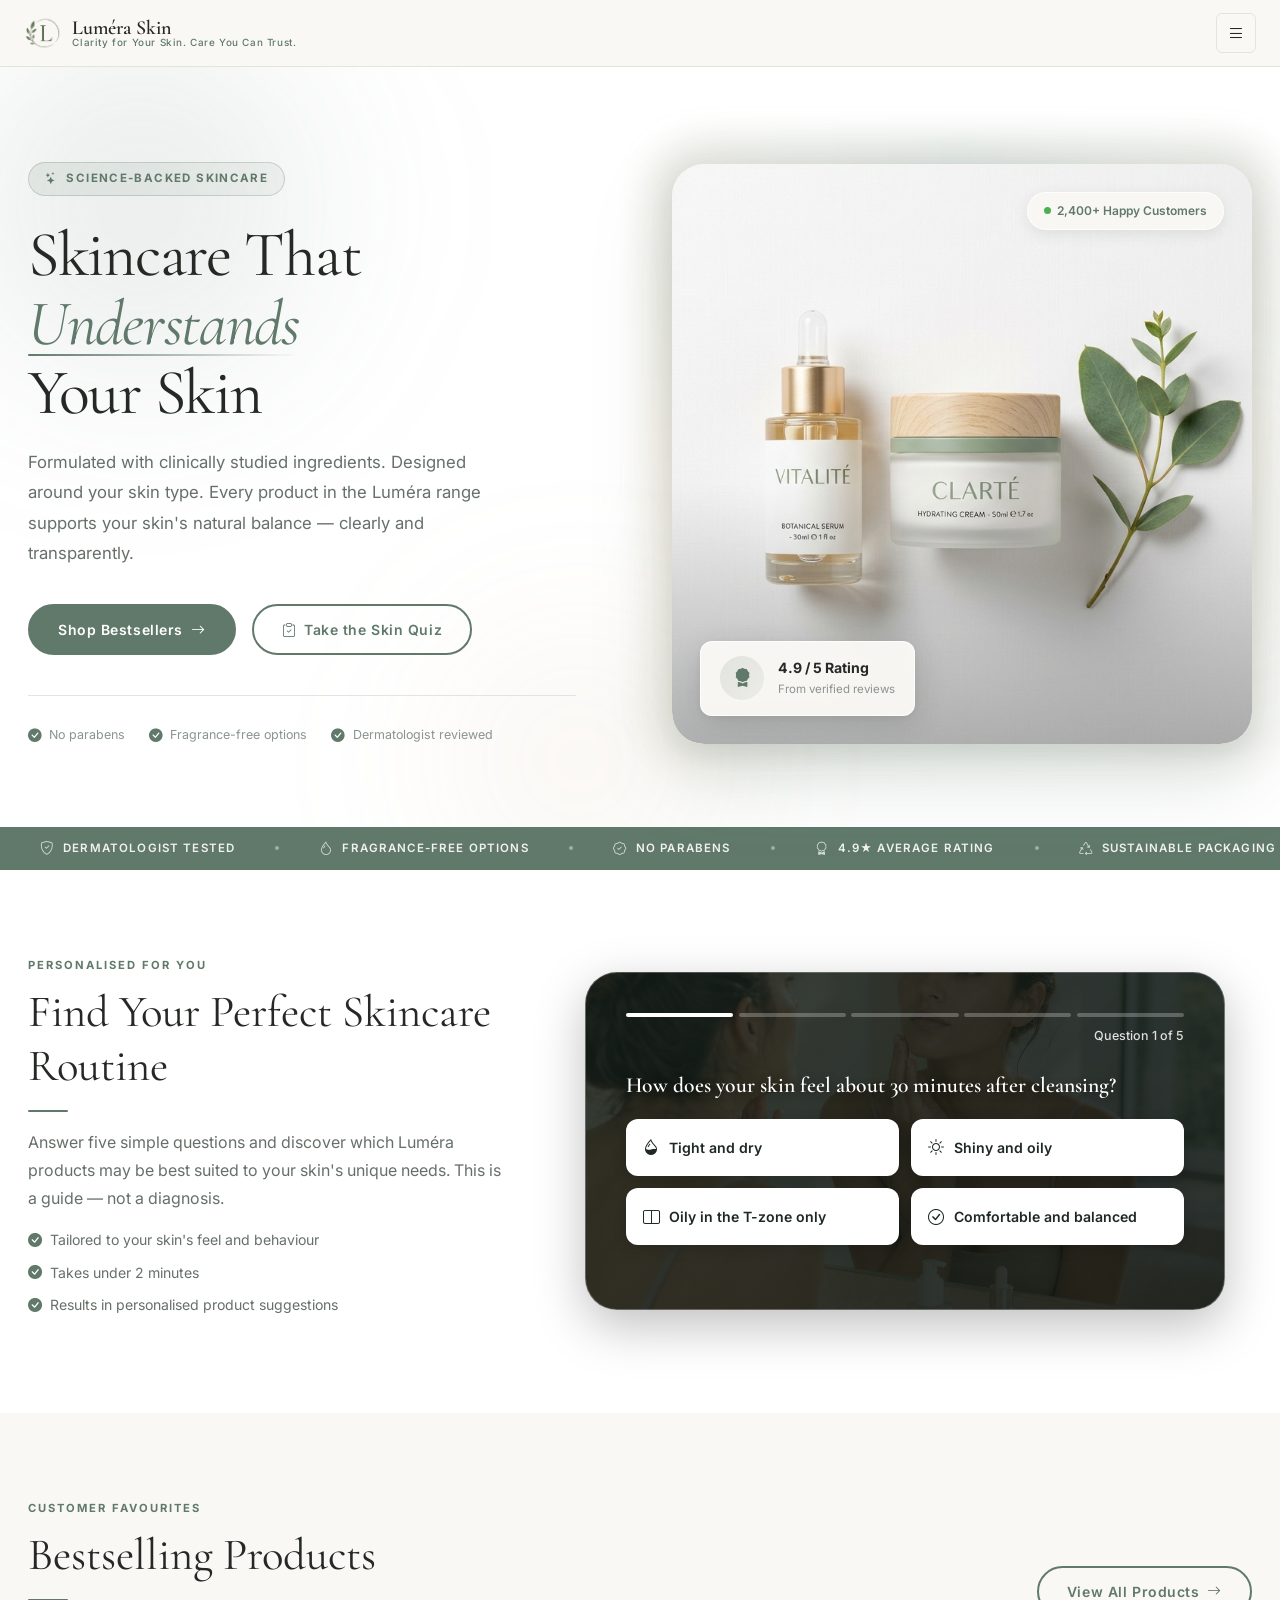
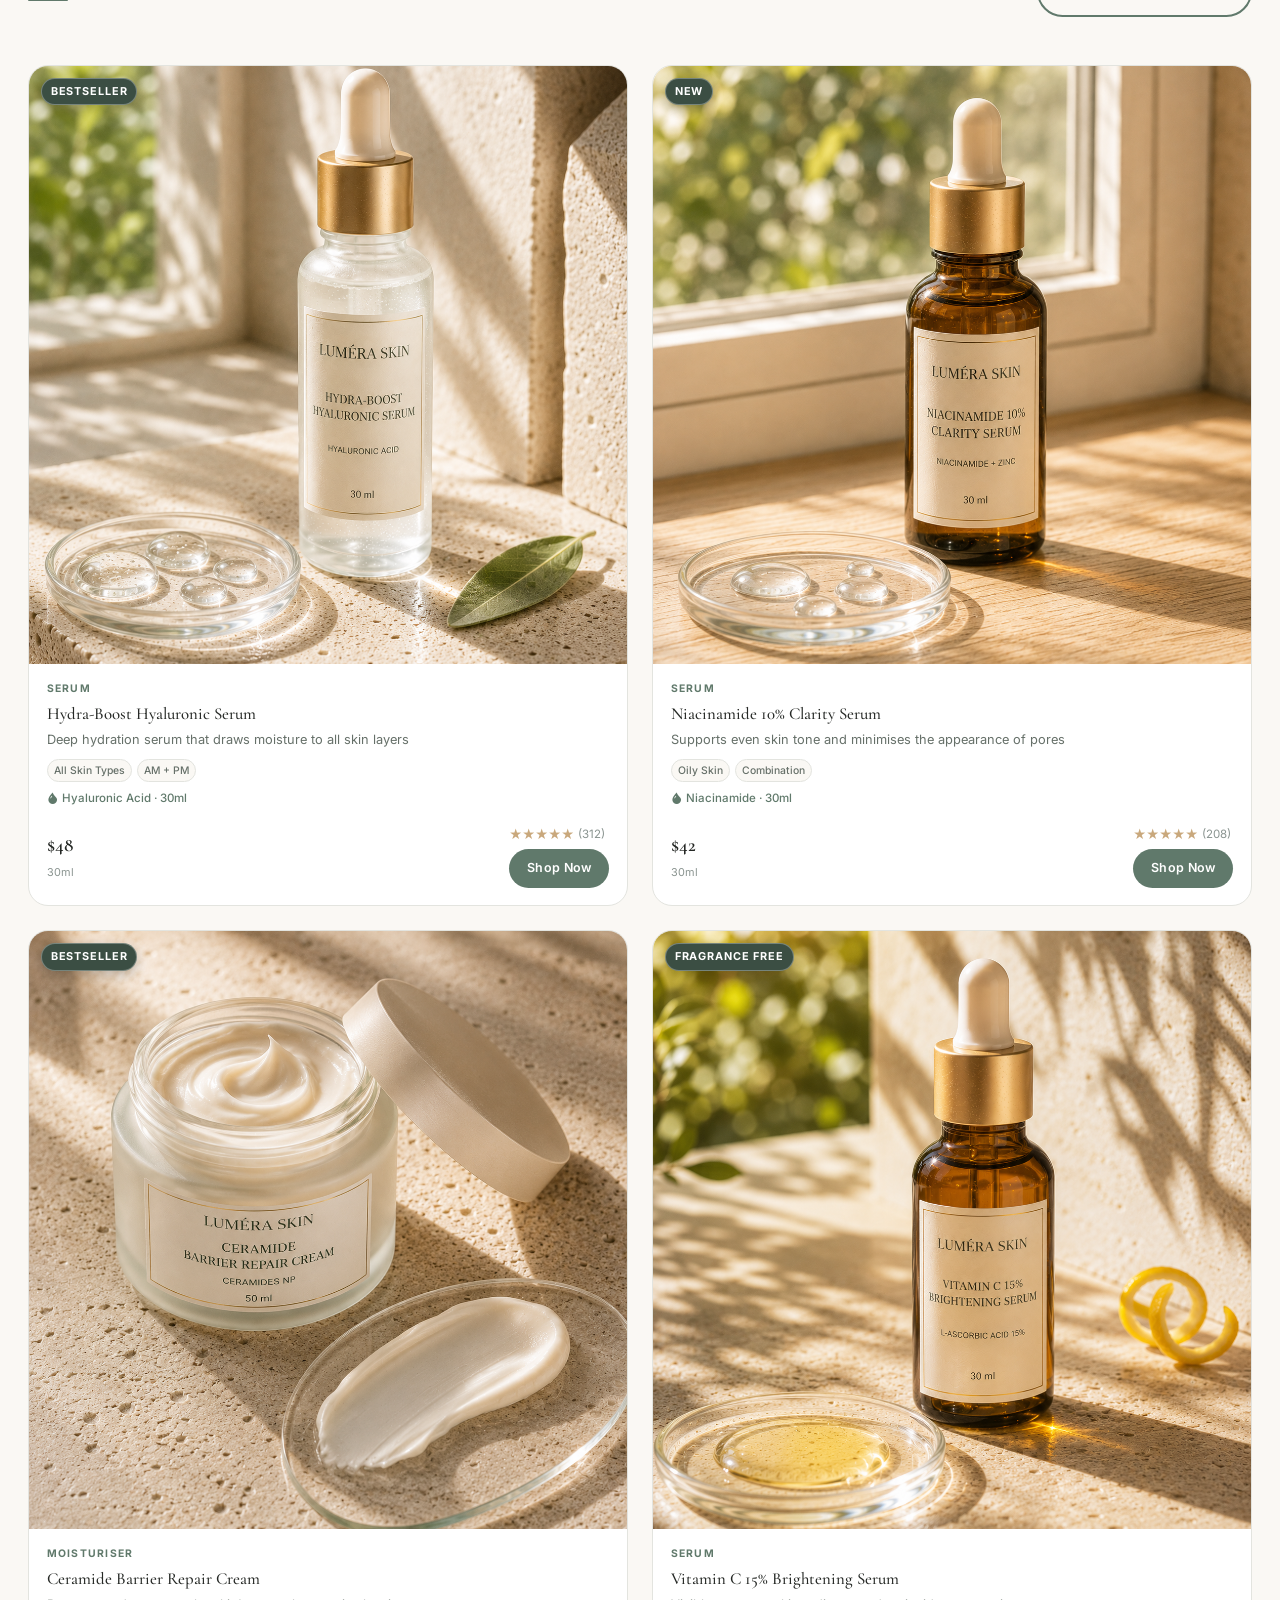
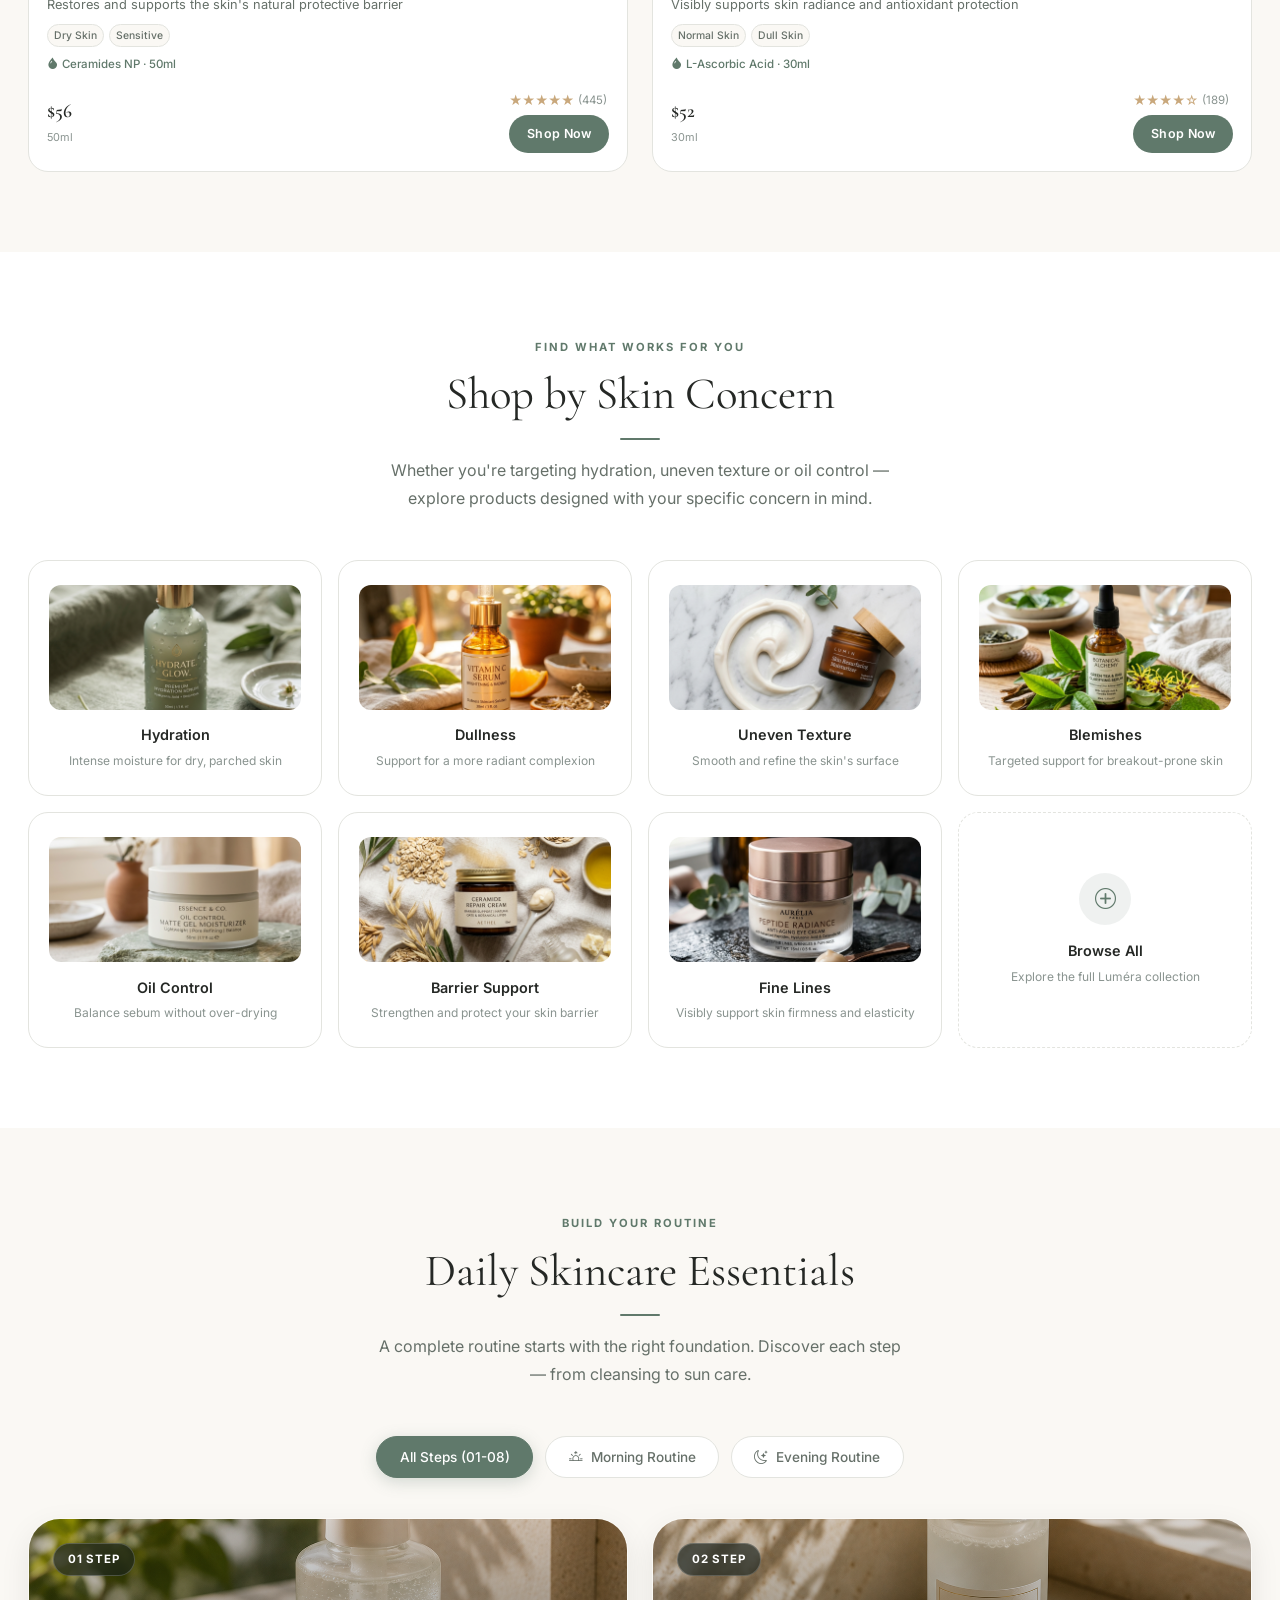
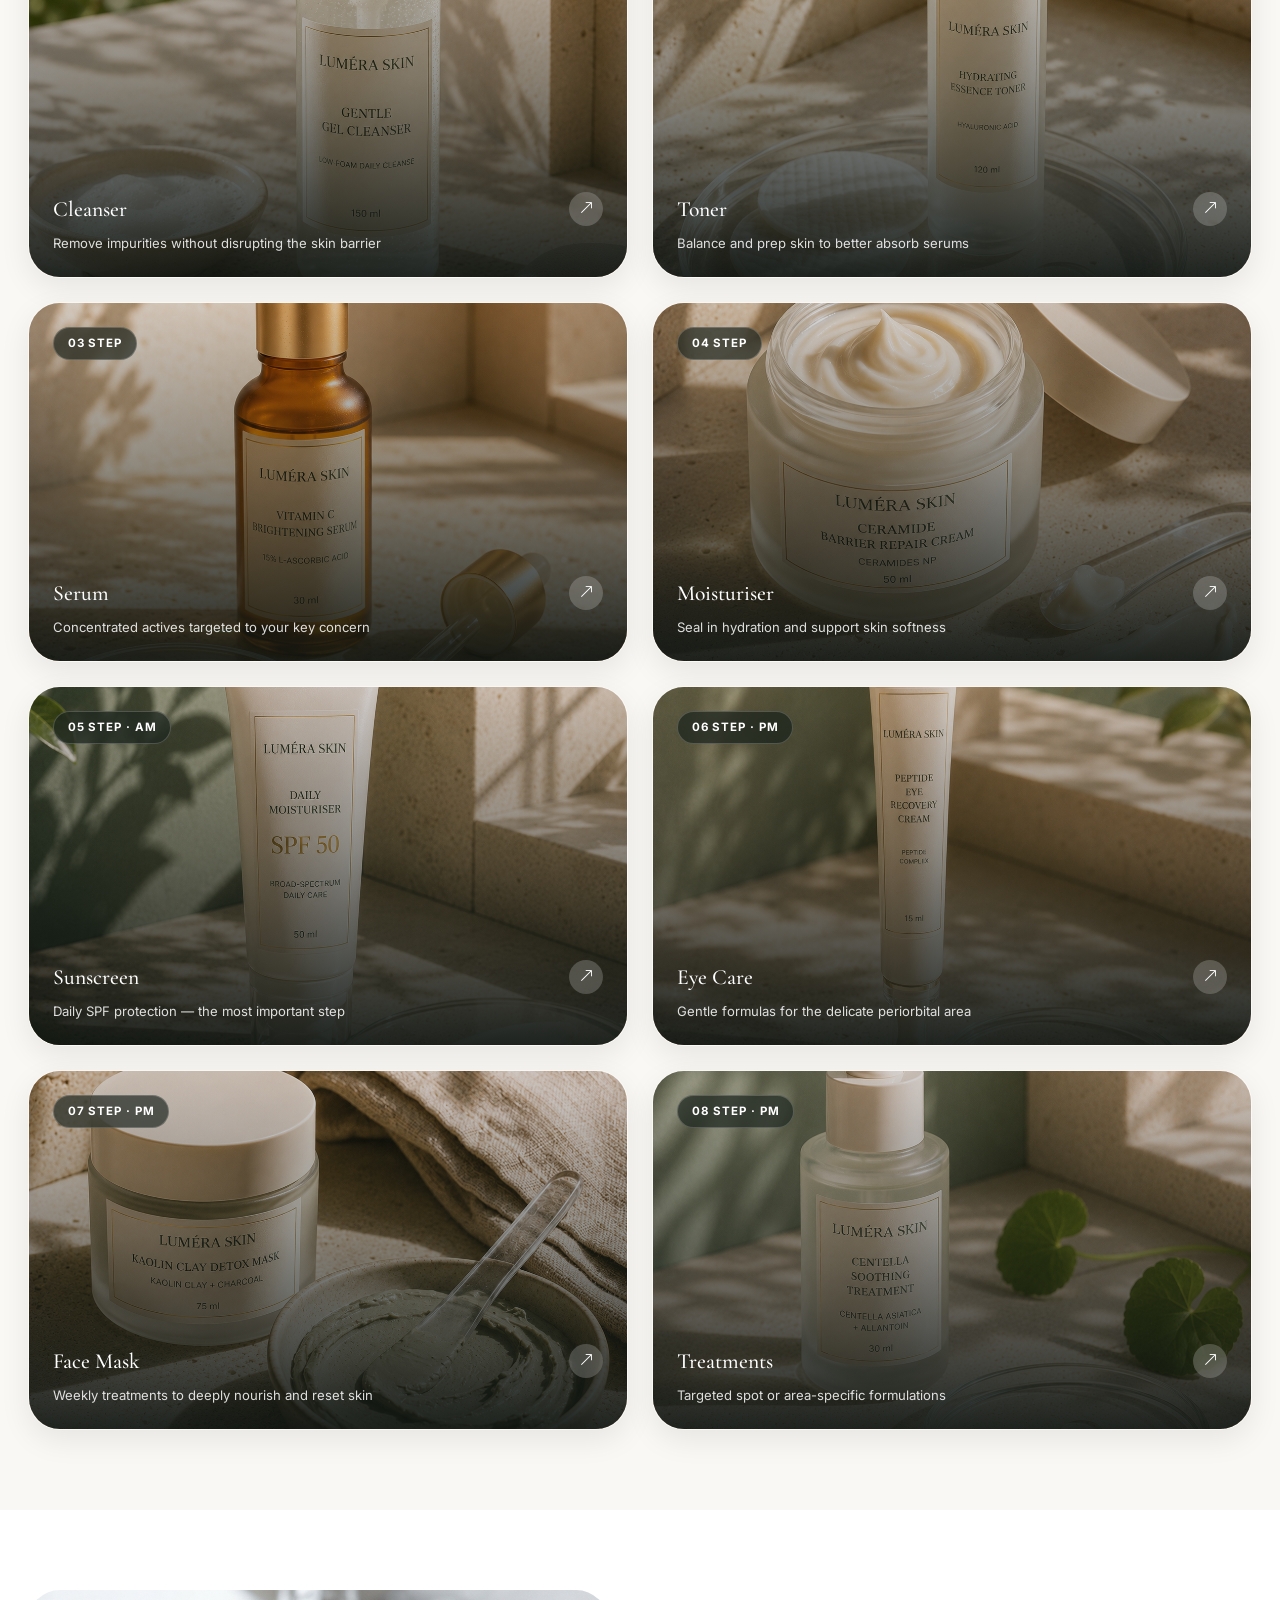
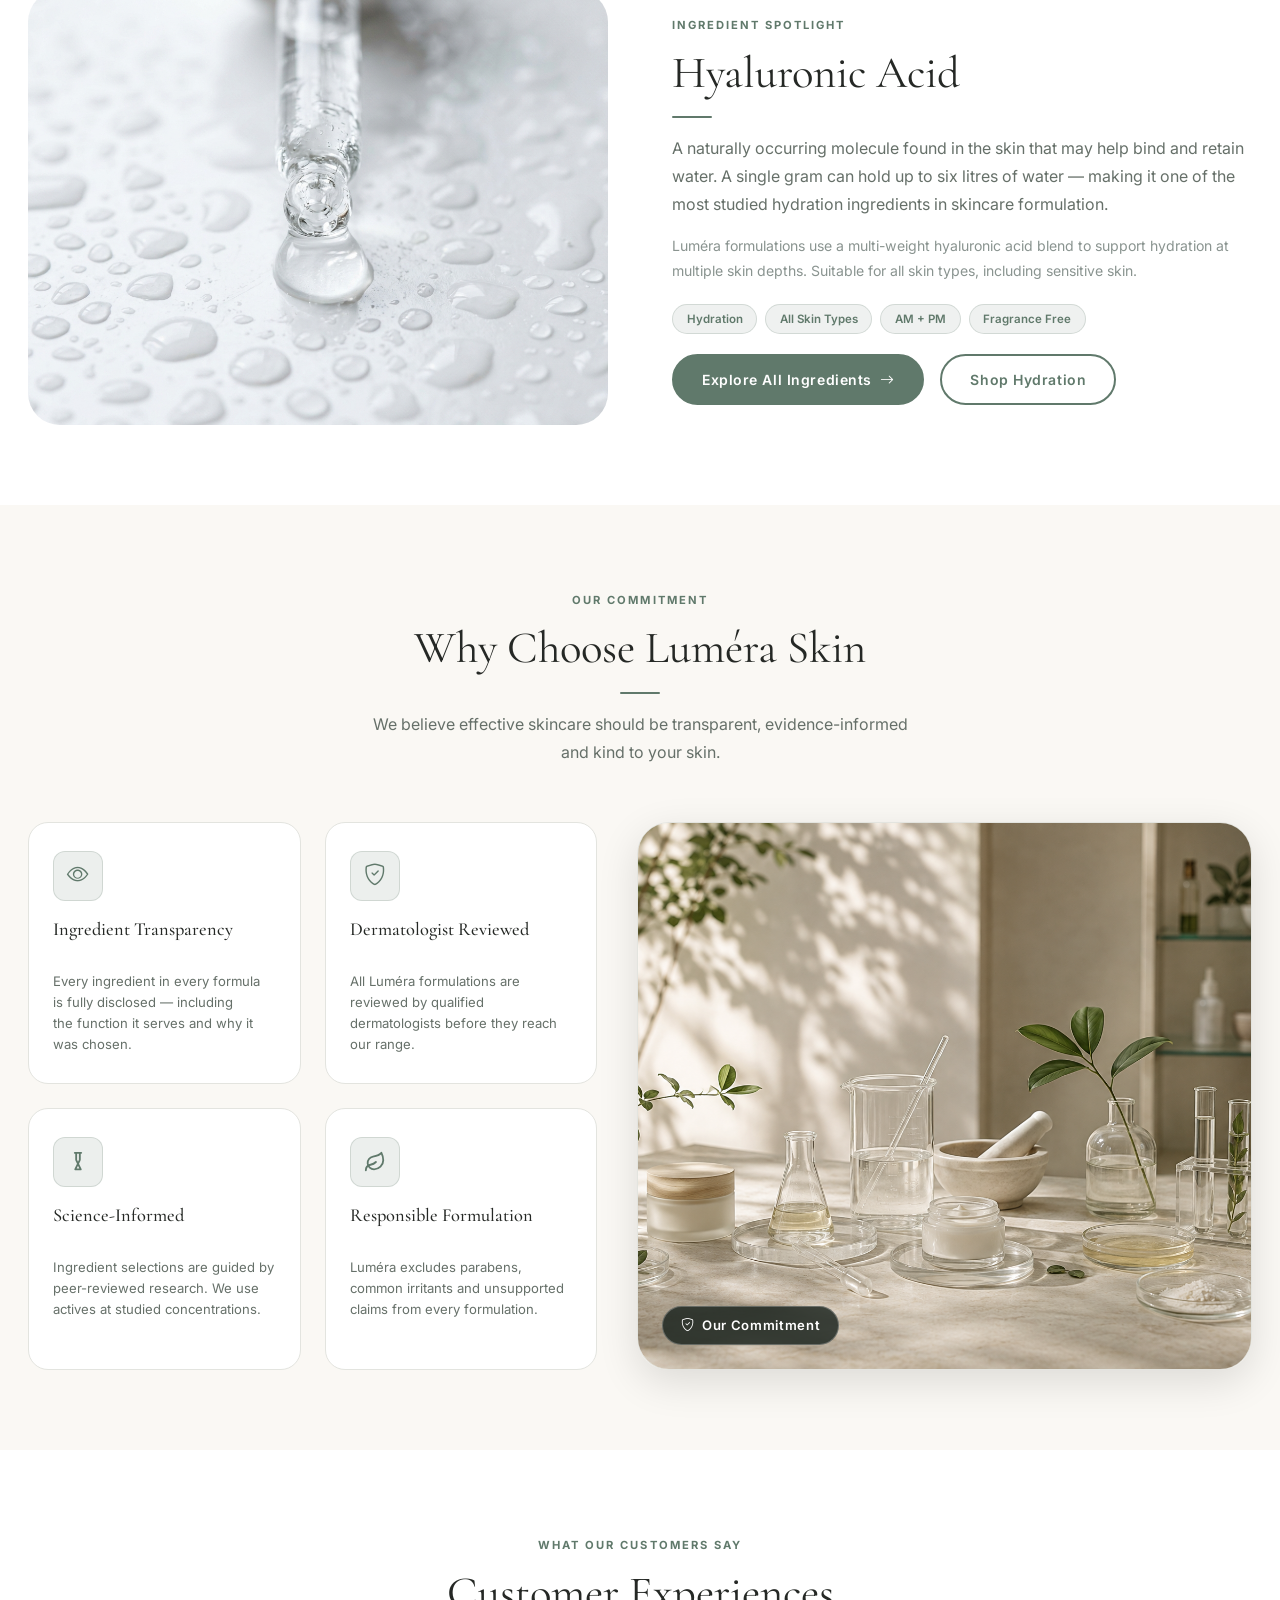
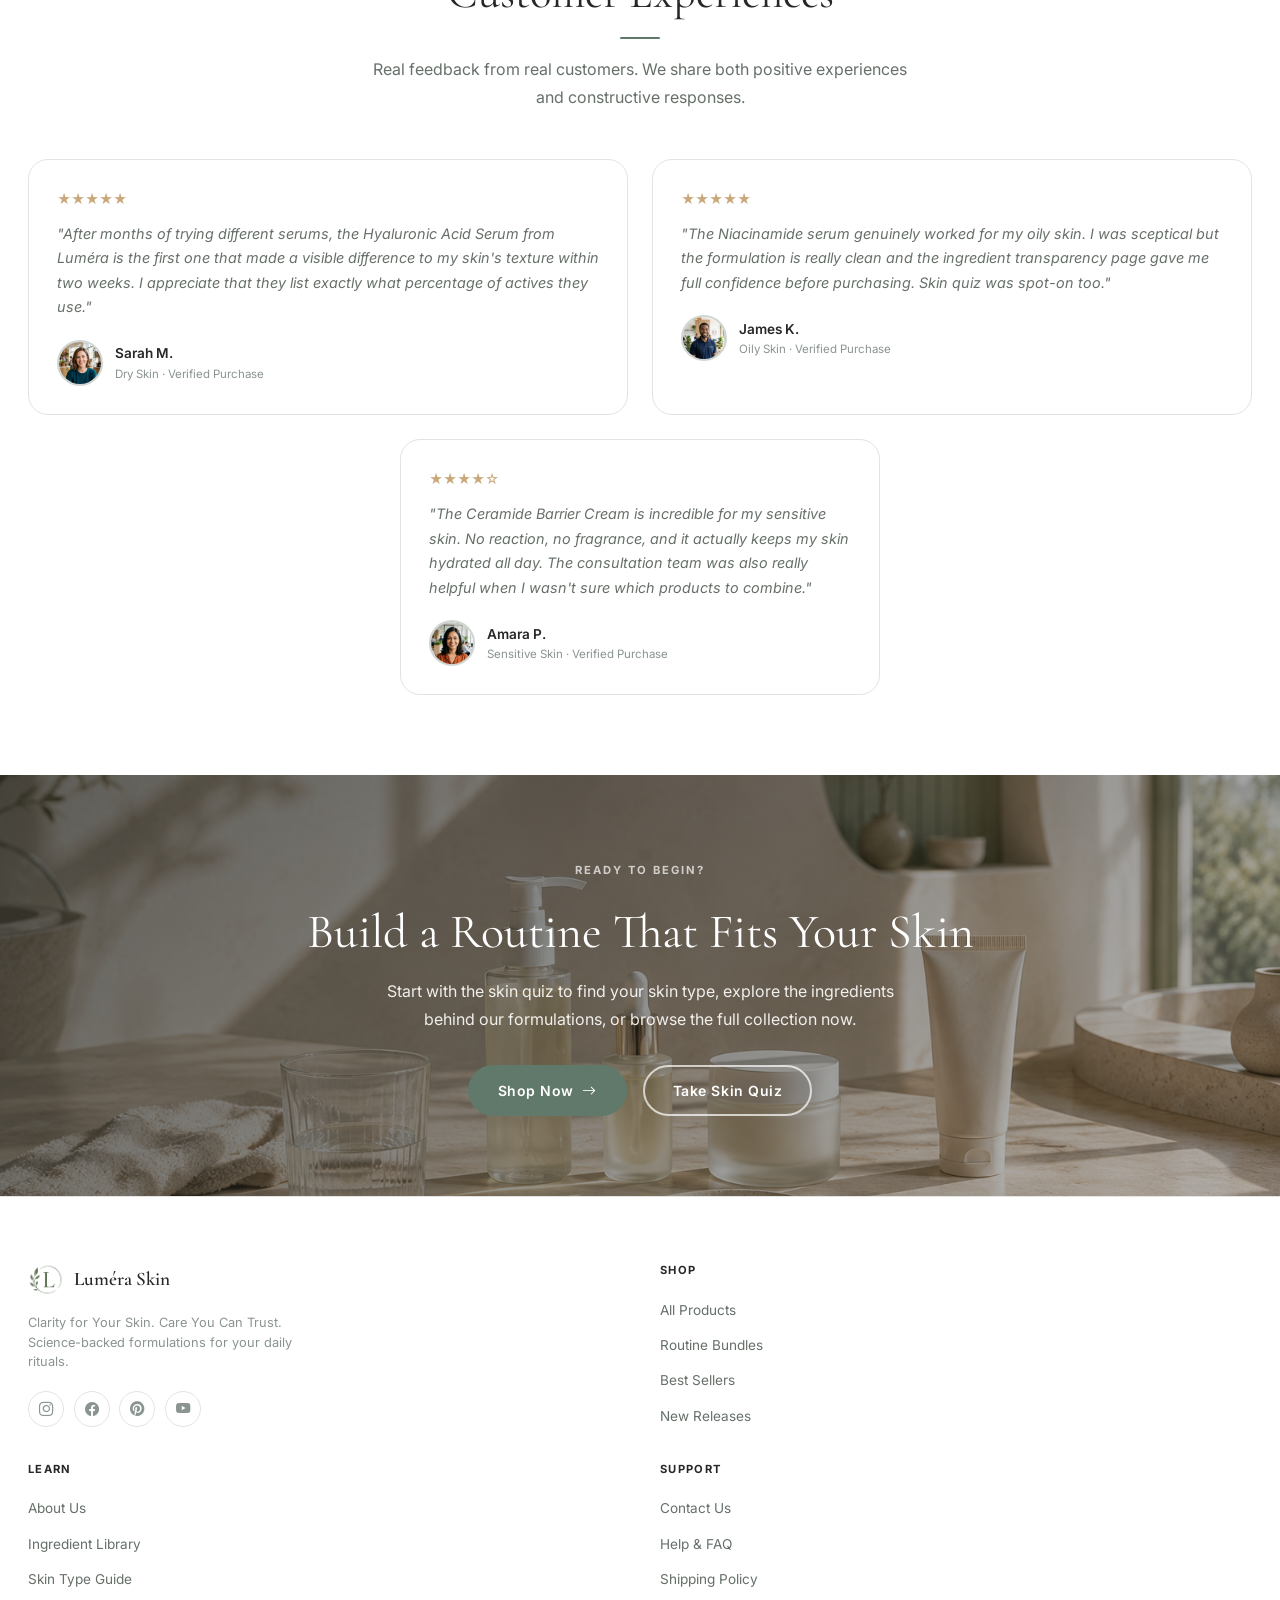
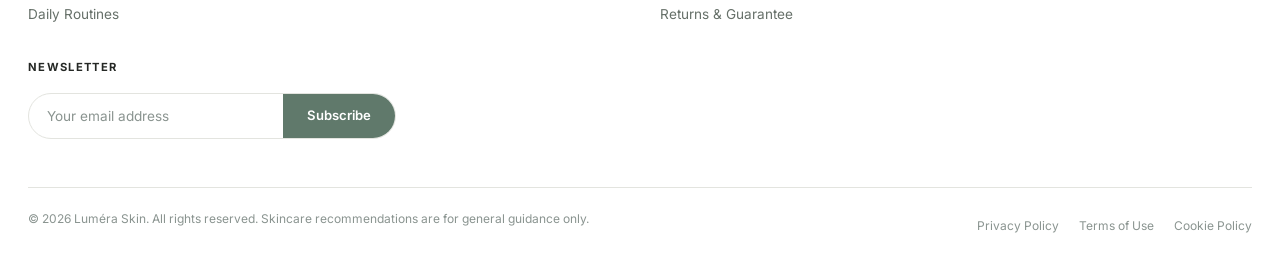
==== index.html @ 954da382 "bugs fixed" ====
<!DOCTYPE html>
<html lang="en" dir="ltr" data-theme="light">

<head>
  <meta charset="UTF-8">
  <meta name="viewport" content="width=device-width, initial-scale=1.0">
  <title>Luméra Skin — Clarity for Your Skin. Care You Can Trust.</title>
  <meta name="description"
    content="Luméra Skin — Premium skincare products formulated with science-backed ingredients. Discover cleansers, serums, moisturizers, sunscreens and curated bundles for every skin type.">
  <meta name="keywords"
    content="skincare, serum, moisturizer, sunscreen, cleanser, hyaluronic acid, niacinamide, skin type, skin quiz">
  <link rel="canonical" href="https://lumeraskin.com/">

  <!-- Bootstrap 5 -->
  <link rel="stylesheet" href="https://cdn.jsdelivr.net/npm/bootstrap@5.3.3/dist/css/bootstrap.min.css">
  <!-- Bootstrap Icons -->
  <link rel="stylesheet" href="https://cdn.jsdelivr.net/npm/bootstrap-icons@1.11.3/font/bootstrap-icons.min.css">
  <!-- Google Fonts -->
  <link rel="preconnect" href="https://fonts.googleapis.com">
  <link rel="preconnect" href="https://fonts.gstatic.com" crossorigin>
  <link
    href="https://fonts.googleapis.com/css2?family=Cormorant+Garamond:ital,wght@0,300;0,400;0,500;0,600;1,300;1,400&family=Inter:wght@300;400;500;600;700&display=swap"
    rel="stylesheet">
  <!-- Custom CSS -->
  <link rel="stylesheet" href="css/main.css">
  <link rel="stylesheet" href="css/header.css">
  <link rel="stylesheet" href="css/products.css">
  <link rel="stylesheet" href="css/filters.css">
  <link rel="stylesheet" href="css/forms.css">
  <link rel="stylesheet" href="css/footer.css">
  <link rel="stylesheet" href="css/dark-theme.css">
  <link rel="stylesheet" href="css/rtl.css">
  <link rel="stylesheet" href="css/desktop.css">
  <link rel="stylesheet" href="css/tablet.css">
  <link rel="stylesheet" href="css/mobile.css">

  <style>
    /* ---- Home 1 Page-Specific Styles ---- */

    /* =========================================
       Hero Banner — Enhanced
       ========================================= */

    /* Hero Section Wrapper */
    .home-hero-section {
      position: relative;
      background: var(--bg-secondary);
      overflow: hidden;
      padding: 0;
    }

    /* Animated background orbs */
    .hero-orb {
      position: absolute;
      border-radius: 50%;
      filter: blur(80px);
      pointer-events: none;
      animation: heroOrbFloat 8s ease-in-out infinite alternate;
      will-change: transform;
    }

    .hero-orb-1 {
      width: 520px;
      height: 520px;
      background: radial-gradient(circle, rgba(96, 121, 107, .18) 0%, transparent 70%);
      top: -120px;
      left: -120px;
      animation-delay: 0s;
    }

    .hero-orb-2 {
      width: 380px;
      height: 380px;
      background: radial-gradient(circle, rgba(201, 168, 124, .14) 0%, transparent 70%);
      bottom: -80px;
      right: 40%;
      animation-delay: -3s;
      animation-duration: 11s;
    }

    .hero-orb-3 {
      width: 280px;
      height: 280px;
      background: radial-gradient(circle, rgba(96, 121, 107, .12) 0%, transparent 70%);
      top: 40%;
      right: -60px;
      animation-delay: -5s;
      animation-duration: 9s;
    }

    @keyframes heroOrbFloat {
      from {
        transform: translate(0, 0) scale(1);
      }

      to {
        transform: translate(30px, 20px) scale(1.08);
      }
    }

    /* Hero inner grid */
    .home-hero {
      position: relative;
      z-index: 1;
      display: grid;
      grid-template-columns: 1fr 1fr;
      align-items: center;
      gap: 4rem;
      padding: 96px 0 80px;
      min-height: 680px;
    }

    /* Content side */
    .hero-content {
      padding-right: 2rem;
      animation: heroSlideIn 0.9s cubic-bezier(0.22, 1, 0.36, 1) both;
    }

    @keyframes heroSlideIn {
      from {
        opacity: 0;
        transform: translateX(-40px);
      }

      to {
        opacity: 1;
        transform: translateX(0);
      }
    }

    /* Animated label pill */
    .hero-label {
      display: inline-flex;
      align-items: center;
      gap: 0.5rem;
      background: linear-gradient(135deg, rgba(96, 121, 107, .12), rgba(96, 121, 107, .06));
      border: 1px solid rgba(96, 121, 107, .25);
      color: var(--color-primary);
      padding: 0.4rem 1rem;
      border-radius: var(--radius-pill);
      font-size: 0.72rem;
      font-weight: 700;
      letter-spacing: 0.12em;
      text-transform: uppercase;
      margin-bottom: 1.5rem;
      position: relative;
      overflow: hidden;
    }

    .hero-label::after {
      content: '';
      position: absolute;
      inset: 0;
      background: linear-gradient(90deg, transparent 0%, rgba(255, 255, 255, .4) 50%, transparent 100%);
      transform: translateX(-100%);
      animation: labelShimmer 3s ease-in-out infinite;
    }

    @keyframes labelShimmer {
      0% {
        transform: translateX(-100%);
      }

      60% {
        transform: translateX(100%);
      }

      100% {
        transform: translateX(100%);
      }
    }

    .hero-label i {
      animation: starSpin 4s linear infinite;
    }

    @keyframes starSpin {
      0% {
        transform: rotate(0deg) scale(1);
      }

      50% {
        transform: rotate(180deg) scale(1.2);
      }

      100% {
        transform: rotate(360deg) scale(1);
      }
    }

    /* Hero title */
    .hero-title {
      font-size: clamp(2.8rem, 5vw, 4.2rem);
      font-weight: 400;
      line-height: 1.08;
      color: var(--text-heading);
      margin-bottom: 1.25rem;
      letter-spacing: -0.02em;
    }

    .hero-title em {
      font-style: italic;
      color: var(--color-primary);
      position: relative;
      display: inline-block;
    }

    /* Underline decoration on em */
    .hero-title em::after {
      content: '';
      position: absolute;
      bottom: 2px;
      left: 0;
      width: 100%;
      height: 2px;
      background: linear-gradient(90deg, var(--color-primary), transparent);
      border-radius: 1px;
      animation: underlineGrow 1.2s 0.6s cubic-bezier(0.22, 1, 0.36, 1) both;
      transform-origin: left;
    }

    @keyframes underlineGrow {
      from {
        transform: scaleX(0);
      }

      to {
        transform: scaleX(1);
      }
    }

    /* Description */
    .hero-desc {
      font-size: 1.05rem;
      color: var(--text-body);
      line-height: 1.8;
      max-width: 460px;
      margin-bottom: 2.25rem;
    }

    /* CTA group */
    .hero-cta-group {
      display: flex;
      gap: 1rem;
      flex-wrap: wrap;
      margin-bottom: 2.5rem;
    }

    /* Trust items */
    .hero-trust {
      display: flex;
      align-items: center;
      gap: 1.5rem;
      flex-wrap: wrap;
      padding-top: 1.75rem;
      border-top: 1px solid var(--border-color);
    }

    .hero-trust-item {
      display: flex;
      align-items: center;
      gap: 0.45rem;
      font-size: 0.78rem;
      color: var(--text-muted);
      transition: color var(--transition-fast);
    }

    .hero-trust-item:hover {
      color: var(--color-primary);
    }

    .hero-trust-item i {
      color: var(--color-primary);
      font-size: 0.85rem;
    }

    /* ---- Image Side ---- */
    .hero-image-col {
      position: relative;
      display: flex;
      align-items: center;
      justify-content: center;
      animation: heroImageIn 1s 0.2s cubic-bezier(0.22, 1, 0.36, 1) both;
    }

    @keyframes heroImageIn {
      from {
        opacity: 0;
        transform: translateX(40px) scale(0.97);
      }

      to {
        opacity: 1;
        transform: translateX(0) scale(1);
      }
    }

    /* Glow ring behind image */
    .hero-glow-ring {
      position: absolute;
      inset: -24px;
      border-radius: calc(var(--radius-xl) + 24px);
      background: conic-gradient(from 0deg,
          rgba(96, 121, 107, .22) 0%,
          rgba(201, 168, 124, .15) 25%,
          rgba(96, 121, 107, .08) 50%,
          rgba(201, 168, 124, .18) 75%,
          rgba(96, 121, 107, .22) 100%);
      filter: blur(16px);
      animation: ringRotate 12s linear infinite;
      pointer-events: none;
      z-index: 0;
    }

    @keyframes ringRotate {
      from {
        transform: rotate(0deg);
      }

      to {
        transform: rotate(360deg);
      }
    }

    /* Image container */
    .hero-image-wrap {
      position: relative;
      width: 100%;
      height: 580px;
      overflow: hidden;
      border-radius: var(--radius-xl);
      box-shadow: 0 32px 80px rgba(96, 121, 107, .22), 0 8px 24px rgba(0, 0, 0, .08);
      z-index: 1;
      cursor: pointer;
      transform-style: preserve-3d;
      transition: transform 0.1s ease;
    }

    .hero-image-wrap img {
      width: 100%;
      height: 100%;
      object-fit: cover;
      object-position: center top;
      transition: transform 0.6s ease;
    }

    .hero-image-wrap:hover img {
      transform: scale(1.04);
    }

    /* Shimmer sweep overlay on image */
    .hero-image-wrap::before {
      content: '';
      position: absolute;
      inset: 0;
      background: linear-gradient(105deg,
          transparent 30%,
          rgba(255, 255, 255, .12) 50%,
          transparent 70%);
      z-index: 2;
      transform: translateX(-100%);
      transition: transform 0s;
    }

    .hero-image-wrap:hover::before {
      transform: translateX(100%);
      transition: transform 0.7s ease;
    }

    /* Gradient overlay on bottom of image */
    .hero-image-wrap::after {
      content: '';
      position: absolute;
      bottom: 0;
      left: 0;
      right: 0;
      height: 45%;
      background: linear-gradient(to top, rgba(37, 40, 37, .3) 0%, transparent 100%);
      z-index: 2;
      border-radius: 0 0 var(--radius-xl) var(--radius-xl);
      pointer-events: none;
    }

    /* Floating badge */
    .hero-image-badge {
      position: absolute;
      bottom: 1.75rem;
      left: 1.75rem;
      background: rgba(250, 248, 244, .96);
      backdrop-filter: blur(12px);
      -webkit-backdrop-filter: blur(12px);
      border-radius: var(--radius-md);
      padding: 0.9rem 1.2rem;
      display: flex;
      align-items: center;
      gap: 0.85rem;
      box-shadow: 0 8px 32px rgba(0, 0, 0, .12), 0 2px 8px rgba(0, 0, 0, .06);
      z-index: 3;
      animation: badgePop 0.6s 1s cubic-bezier(0.34, 1.56, 0.64, 1) both;
      border: 1px solid rgba(255, 255, 255, .8);
    }

    @keyframes badgePop {
      from {
        opacity: 0;
        transform: translateY(12px) scale(0.9);
      }

      to {
        opacity: 1;
        transform: translateY(0) scale(1);
      }
    }

    [data-theme="dark"] .hero-image-badge {
      background: rgba(41, 47, 42, .96);
      border-color: rgba(96, 121, 107, .3);
    }

    .hero-image-badge .badge-icon {
      width: 44px;
      height: 44px;
      background: linear-gradient(135deg, rgba(96, 121, 107, .15), rgba(96, 121, 107, .08));
      border-radius: 50%;
      display: flex;
      align-items: center;
      justify-content: center;
      color: var(--color-primary);
      font-size: 1.2rem;
      flex-shrink: 0;
      animation: badgeIconPulse 3s ease-in-out infinite;
    }

    @keyframes badgeIconPulse {

      0%,
      100% {
        box-shadow: 0 0 0 0 rgba(96, 121, 107, .3);
      }

      50% {
        box-shadow: 0 0 0 8px rgba(96, 121, 107, 0);
      }
    }

    .hero-image-badge .badge-text {
      line-height: 1.3;
    }

    .hero-image-badge .badge-text strong {
      display: block;
      font-size: 0.88rem;
      color: var(--text-heading);
    }

    .hero-image-badge .badge-text span {
      font-size: 0.72rem;
      color: var(--text-muted);
    }

    /* Floating stats chip — top right of image */
    .hero-image-chip {
      position: absolute;
      top: 1.75rem;
      right: 1.75rem;
      background: rgba(250, 248, 244, .92);
      backdrop-filter: blur(12px);
      -webkit-backdrop-filter: blur(12px);
      border: 1px solid rgba(255, 255, 255, .8);
      border-radius: var(--radius-pill);
      padding: 0.5rem 1rem;
      font-size: 0.75rem;
      font-weight: 600;
      color: var(--color-primary);
      display: flex;
      align-items: center;
      gap: 0.4rem;
      z-index: 3;
      box-shadow: 0 4px 16px rgba(0, 0, 0, .08);
      animation: chipFloat 4s ease-in-out infinite alternate;
    }

    @keyframes chipFloat {
      from {
        transform: translateY(0);
      }

      to {
        transform: translateY(-6px);
      }
    }

    .hero-image-chip .chip-dot {
      width: 7px;
      height: 7px;
      background: #4CAF50;
      border-radius: 50%;
      animation: dotBlink 1.5s ease-in-out infinite;
    }

    @keyframes dotBlink {

      0%,
      100% {
        opacity: 1;
      }

      50% {
        opacity: 0.3;
      }
    }

    [data-theme="dark"] .hero-image-chip {
      background: rgba(41, 47, 42, .92);
      border-color: rgba(96, 121, 107, .3);
    }

    /* ---- Trust Marquee Strip ---- */
    .hero-marquee-strip {
      background: var(--color-primary);
      padding: 0.65rem 0;
      overflow: hidden;
      position: relative;
    }

    .hero-marquee-track {
      display: flex;
      width: max-content;
      animation: marqueeScroll 28s linear infinite;
      gap: 0;
    }

    .hero-marquee-strip:hover .hero-marquee-track {
      animation-play-state: paused;
    }

    @keyframes marqueeScroll {
      from {
        transform: translateX(0);
      }

      to {
        transform: translateX(-50%);
      }
    }

    .hero-marquee-item {
      display: inline-flex;
      align-items: center;
      gap: 0.5rem;
      padding: 0 2.5rem;
      font-size: 0.72rem;
      font-weight: 600;
      letter-spacing: 0.1em;
      text-transform: uppercase;
      color: rgba(255, 255, 255, .9);
      white-space: nowrap;
    }

    .hero-marquee-item i {
      font-size: 0.85rem;
      opacity: 0.8;
    }

    .hero-marquee-sep {
      width: 4px;
      height: 4px;
      background: rgba(255, 255, 255, .4);
      border-radius: 50%;
      flex-shrink: 0;
      align-self: center;
    }

    /* ---- Responsive ---- */
    @media (max-width: 991px) {
      .home-hero {
        grid-template-columns: 1fr;
        padding: 60px 0 0;
        gap: 3rem;
        min-height: auto;
      }

      .hero-content {
        padding-right: 0;
      }

      .hero-image-col {
        order: -1;
      }

      .hero-image-wrap {
        height: 400px;
        border-radius: var(--radius-lg) var(--radius-lg) 0 0;
      }

      .hero-glow-ring {
        display: none;
      }

      .hero-trust {
        margin-bottom: 3rem;
      }
    }

    @media (max-width: 576px) {
      .home-hero {
        gap: 2rem;
        padding-top: 48px;
      }

      .hero-image-wrap {
        height: 300px;
      }

      .hero-image-chip {
        display: none;
      }

      .hero-trust {
        margin-bottom: 2rem;
      }
    }

    [dir="rtl"] .hero-content {
      padding-right: 0;
      padding-left: 2rem;
    }

    [dir="rtl"] .hero-image-badge {
      left: auto;
      right: 1.75rem;
    }

    [dir="rtl"] .hero-image-chip {
      right: auto;
      left: 1.75rem;
    }

    [dir="rtl"] .hero-marquee-track {
      animation-direction: reverse;
    }

    @media (max-width: 991px) {
      [dir="rtl"] .hero-content {
        width: 100%;
        min-width: 0;
        padding-right: 0;
        padding-left: 0;
      }

      [dir="rtl"] .hero-image-col,
      [dir="rtl"] .hero-image-wrap {
        width: 100%;
        min-width: 0;
      }
    }

    /* Bestsellers horizontal */
    .bestsellers-wrap {
      position: relative;
    }

    .products-scroll-hint {
      font-size: 0.72rem;
      color: var(--text-muted);
      display: flex;
      align-items: center;
      gap: 0.3rem;
    }

    @media (min-width: 992px) {
      .products-scroll-hint {
        display: none;
      }
    }

    /* Skin Concern Bento */
    .concern-bento {
      display: grid;
      grid-template-columns: repeat(4, 1fr);
      gap: 1rem;
    }

    .concern-card {
      background: var(--bg-card);
      border: 1px solid var(--border-color);
      border-radius: var(--radius-lg);
      padding: 1.5rem 1.25rem;
      text-align: center;
      cursor: pointer;
      transition: all var(--transition-base);
      text-decoration: none;
      display: block;
    }

    .concern-card:hover {
      transform: translateY(-4px);
      border-color: var(--color-primary);
      box-shadow: var(--shadow-md);
    }

    .concern-img-wrap {
      width: 100%;
      height: 125px;
      border-radius: var(--radius-md);
      overflow: hidden;
      margin-bottom: 0.85rem;
    }

    .concern-img-wrap img {
      width: 100%;
      height: 100%;
      object-fit: cover;
      transition: transform 400ms ease;
    }

    .concern-card:hover .concern-img-wrap img {
      transform: scale(1.08);
    }

    .concern-icon {
      width: 52px;
      height: 52px;
      background: rgba(96, 121, 107, .1);
      border-radius: 50%;
      display: flex;
      align-items: center;
      justify-content: center;
      font-size: 1.3rem;
      color: var(--color-primary);
      margin: 1.5rem auto 0.85rem;
      transition: background var(--transition-base);
    }

    .concern-card:hover .concern-icon {
      background: rgba(96, 121, 107, .2);
    }

    .concern-name {
      font-size: 0.9rem;
      font-weight: 600;
      color: var(--text-heading);
      margin-bottom: 0.25rem;
    }

    .concern-desc {
      font-size: 0.75rem;
      color: var(--text-muted);
    }

    @media (max-width: 991px) {
      .concern-bento {
        grid-template-columns: repeat(4, 1fr);
      }
    }

    @media (max-width: 768px) {
      .concern-bento {
        grid-template-columns: repeat(2, 1fr);
      }
    }

    @media (max-width: 480px) {
      .concern-bento {
        grid-template-columns: repeat(2, 1fr);
        gap: 0.6rem;
      }
    }

    /* Trendy Daily Essentials Section */
    .routine-tabs-nav {
      display: flex;
      justify-content: center;
      gap: 0.75rem;
      margin-bottom: 2.5rem;
      flex-wrap: wrap;
    }

    .routine-tab-btn {
      padding: 0.55rem 1.4rem;
      border-radius: var(--radius-pill);
      background: var(--bg-card);
      border: 1px solid var(--border-color);
      color: var(--text-body);
      font-size: 0.85rem;
      font-weight: 500;
      cursor: pointer;
      transition: all var(--transition-base);
    }

    .routine-tab-btn.active,
    .routine-tab-btn:hover {
      background: var(--color-primary);
      color: #ffffff;
      border-color: var(--color-primary);
      box-shadow: 0 4px 16px rgba(96, 121, 107, 0.25);
    }

    .trendy-essentials-grid {
      display: grid;
      grid-template-columns: repeat(4, 1fr);
      gap: 1.5rem;
    }

    .trendy-routine-card {
      position: relative;
      border-radius: var(--radius-xl);
      overflow: hidden;
      min-height: 360px;
      display: flex;
      flex-direction: column;
      justify-content: space-between;
      padding: 1.5rem;
      text-decoration: none;
      box-shadow: 0 10px 30px rgba(0, 0, 0, 0.08);
      border: 1px solid rgba(255, 255, 255, 0.15);
      transition: transform 400ms cubic-bezier(0.16, 1, 0.3, 1), box-shadow 400ms ease;
    }

    .trendy-routine-card:hover {
      transform: translateY(-8px);
      box-shadow: 0 20px 40px rgba(0, 0, 0, 0.22);
      border-color: rgba(160, 185, 170, 0.4);
    }

    .trendy-routine-bg {
      position: absolute;
      inset: 0;
      width: 100%;
      height: 100%;
      object-fit: cover;
      transition: transform 600ms cubic-bezier(0.16, 1, 0.3, 1);
      z-index: 1;
    }

    .trendy-routine-card:hover .trendy-routine-bg {
      transform: scale(1.08);
    }

    .trendy-routine-overlay {
      position: absolute;
      inset: 0;
      background: linear-gradient(180deg, rgba(0, 0, 0, 0.15) 0%, rgba(14, 20, 17, 0.45) 45%, rgba(14, 20, 17, 0.92) 100%);
      z-index: 2;
      transition: opacity 300ms ease;
    }

    .trendy-routine-badge {
      position: relative;
      z-index: 3;
      align-self: flex-start;
      padding: 0.35rem 0.85rem;
      border-radius: var(--radius-pill);
      background: rgba(22, 32, 27, 0.65);
      backdrop-filter: blur(12px);
      -webkit-backdrop-filter: blur(12px);
      border: 1px solid rgba(255, 255, 255, 0.2);
      color: #ffffff;
      font-size: 0.72rem;
      font-weight: 700;
      letter-spacing: 0.08em;
      text-transform: uppercase;
    }

    .trendy-routine-content {
      position: relative;
      z-index: 3;
      color: #ffffff;
    }

    .trendy-routine-name {
      font-family: var(--font-display);
      font-size: 1.35rem;
      font-weight: 500;
      color: #ffffff;
      margin-bottom: 0.4rem;
      display: flex;
      align-items: center;
      justify-content: space-between;
    }

    .trendy-routine-desc {
      font-size: 0.82rem;
      color: rgba(255, 255, 255, 0.85);
      line-height: 1.5;
      margin: 0;
    }

    .trendy-routine-arrow {
      width: 34px;
      height: 34px;
      border-radius: 50%;
      background: rgba(255, 255, 255, 0.2);
      backdrop-filter: blur(8px);
      display: flex;
      align-items: center;
      justify-content: center;
      color: #ffffff;
      font-size: 0.9rem;
      transition: all 300ms ease;
    }

    .trendy-routine-card:hover .trendy-routine-arrow {
      background: var(--color-primary);
      transform: rotate(45deg);
    }

    @media (max-width: 1366px) {
      .trendy-essentials-grid {
        grid-template-columns: repeat(2, 1fr);
        gap: 1.5rem;
      }
    }

    @media (max-width: 576px) {
      .trendy-essentials-grid {
        grid-template-columns: 1fr;
      }
    }

    .essential-name {
      font-family: var(--font-display);
      font-size: 1.15rem;
      font-weight: 500;
      color: var(--text-heading);
      margin-bottom: 0.5rem;
    }

    .essential-desc {
      font-size: 0.8rem;
      color: var(--text-muted);
      line-height: 1.55;
    }

    @media (max-width: 991px) {
      .essentials-grid {
        grid-template-columns: repeat(2, 1fr);
      }
    }

    @media (max-width: 480px) {
      .essentials-grid {
        grid-template-columns: 1fr 1fr;
        gap: 0.75rem;
      }
    }

    /* Ingredient Spotlight */
    .ingredient-spotlight {
      display: grid;
      grid-template-columns: 1fr 1fr;
      gap: 4rem;
      align-items: center;
    }

    .ingredient-spotlight-img {
      border-radius: var(--radius-xl);
      overflow: hidden;
      aspect-ratio: 4 / 3;
    }

    .ingredient-spotlight-img img {
      width: 100%;
      height: 100%;
      object-fit: cover;
    }

    .ingredient-tag-row {
      display: flex;
      flex-wrap: wrap;
      gap: 0.5rem;
      margin: 1.25rem 0;
    }

    .ingredient-tag {
      padding: 0.3rem 0.85rem;
      background: rgba(96, 121, 107, .1);
      color: var(--color-primary);
      border-radius: var(--radius-pill);
      font-size: 0.72rem;
      font-weight: 600;
      border: 1px solid rgba(96, 121, 107, .2);
    }

    @media (max-width: 768px) {
      .ingredient-spotlight {
        grid-template-columns: 1fr;
        gap: 2rem;
      }

      .ingredient-spotlight-img {
        aspect-ratio: 16/9;
      }
    }

    [dir="rtl"] .ingredient-spotlight {
      direction: rtl;
    }

    /* Our Commitment Hero Image & 2x2 Grid */
    .commitment-hero-img-wrap {
      position: relative;
      border-radius: var(--radius-xl);
      overflow: hidden;
      box-shadow: 0 12px 40px rgba(0, 0, 0, 0.12);
      border: 1px solid var(--border-color);
      height: 380px;
      width: 100%;
    }

    .commitment-hero-img-wrap img {
      width: 100%;
      height: 100%;
      object-fit: cover;
      object-position: center;
      transition: transform 600ms cubic-bezier(0.16, 1, 0.3, 1);
    }

    .commitment-hero-img-wrap:hover img {
      transform: scale(1.05);
    }

    .commitment-badge {
      position: absolute;
      bottom: 1.5rem;
      left: 1.5rem;
      padding: 0.5rem 1.1rem;
      border-radius: var(--radius-pill);
      background: rgba(22, 32, 27, 0.8);
      backdrop-filter: blur(12px);
      -webkit-backdrop-filter: blur(12px);
      color: #ffffff;
      font-size: 0.82rem;
      font-weight: 600;
      letter-spacing: 0.05em;
      border: 1px solid rgba(255, 255, 255, 0.25);
    }

    .why-grid {
      display: grid;
      grid-template-columns: repeat(2, 1fr);
      grid-auto-rows: 1fr;
      gap: 1.5rem;
    }

    /* Desktop commitment layout: cards on the left, image on the right. */
    @media (min-width: 1200px) {
      #why-lumera > .container-brand {
        display: grid;
        grid-template-columns: minmax(0, 1fr) minmax(0, 1.08fr);
        grid-template-areas:
          "heading heading"
          "cards image";
        gap: 0 2.5rem;
        align-items: stretch;
      }

      #why-lumera .section-header {
        grid-area: heading;
      }

      #why-lumera .why-grid {
        grid-area: cards;
        align-self: stretch;
      }

      #why-lumera .commitment-hero-img-wrap {
        grid-area: image;
        height: 100%;
        min-height: 100%;
        margin-bottom: 0 !important;
      }
    }

    @media (max-width: 991px) {
      .commitment-split {
        grid-template-columns: 1fr;
        gap: 2.5rem;
      }

      .commitment-img-wrap {
        min-height: 320px;
      }
    }

    @media (max-width: 576px) {
      .why-grid {
        grid-template-columns: 1fr;
      }
    }

    .trust-card {
      background: var(--bg-card);
      border: 1px solid var(--border-color);
      border-radius: var(--radius-lg);
      padding: 1.75rem 1.5rem;
      display: grid;
      grid-template-rows: 66px 3.4em 1fr;
      align-content: start;
      transition: all var(--transition-base);
    }

    .trust-card:hover {
      transform: translateY(-4px);
      box-shadow: var(--shadow-card-hover);
      border-color: rgba(96, 121, 107, .3);
    }

    .trust-icon {
      width: 50px;
      height: 50px;
      background: rgba(96, 121, 107, .12);
      border: 1px solid rgba(96, 121, 107, .2);
      border-radius: var(--radius-md);
      display: flex;
      align-items: center;
      justify-content: center;
      font-size: 1.35rem;
      color: var(--color-primary);
      margin-bottom: 1rem;
      transition: all var(--transition-base);
    }

    .trust-card:hover .trust-icon {
      background: var(--color-primary);
      color: #ffffff;
      transform: scale(1.06);
    }

    .trust-title {
      min-width: 0;
      font-family: var(--font-display);
      font-size: 1.15rem;
      font-weight: 500;
      line-height: 1.4;
      color: var(--text-heading);
      margin-bottom: 0.5rem;
      text-wrap: normal;
      overflow-wrap: break-word;
    }

    .trust-desc {
      min-height: calc(1.6em * 4);
      font-size: 0.82rem;
      color: var(--text-body);
      line-height: 1.6;
      text-wrap: pretty;
      overflow-wrap: break-word;
    }

    @media (max-width: 991px) {
      .why-grid {
        grid-template-columns: repeat(2, 1fr);
      }
    }

    @media (max-width: 576px) {
      .why-grid {
        grid-template-columns: 1fr;
        grid-auto-rows: auto;
        gap: 0.75rem;
      }

      .trust-card {
        grid-template-rows: 66px auto auto;
      }

      .trust-title {
        min-height: 0;
      }

      .trust-desc {
        min-height: 0;
      }
    }

    /* Testimonials */
    .testimonials-grid {
      display: grid;
      grid-template-columns: repeat(3, 1fr);
      gap: 1.5rem;
    }

    .testimonial-card {
      background: var(--bg-card);
      border: 1px solid var(--border-color);
      border-radius: var(--radius-lg);
      padding: 1.75rem;
      transition: all var(--transition-base);
    }

    .testimonial-card:hover {
      transform: translateY(-3px);
      box-shadow: var(--shadow-md);
    }

    .testimonial-stars {
      color: #c9a87c;
      font-size: 0.85rem;
      margin-bottom: 0.75rem;
    }

    .testimonial-text {
      font-size: 0.9rem;
      color: var(--text-body);
      line-height: 1.7;
      margin-bottom: 1.25rem;
      font-style: italic;
    }

    .testimonial-author {
      display: flex;
      align-items: center;
      gap: 0.75rem;
    }

    .testimonial-avatar {
      width: 40px;
      height: 40px;
      border-radius: 50%;
      background: rgba(96, 121, 107, .15);
      color: var(--color-primary);
      display: flex;
      align-items: center;
      justify-content: center;
      font-weight: 700;
      font-size: 0.9rem;
      flex-shrink: 0;
    }

    .testimonial-avatar-img {
      width: 46px;
      height: 46px;
      border-radius: 50%;
      object-fit: cover;
      border: 2px solid rgba(96, 121, 107, 0.3);
      flex-shrink: 0;
      transition: border-color var(--transition-base);
    }

    .testimonial-card:hover .testimonial-avatar-img {
      border-color: var(--color-primary);
    }

    .testimonial-name {
      font-weight: 600;
      font-size: 0.85rem;
      color: var(--text-heading);
    }

    .testimonial-skin-type {
      font-size: 0.72rem;
      color: var(--text-muted);
    }

    @media (max-width: 1366px) {
      .testimonials-grid {
        grid-template-columns: repeat(2, 1fr);
        gap: 1.5rem;
      }

      .testimonials-grid>*:last-child:nth-child(odd) {
        grid-column: 1 / -1;
        justify-self: center;
        max-width: 540px;
        width: 100%;
      }
    }

    @media (max-width: 576px) {
      .testimonials-grid {
        grid-template-columns: 1fr;
      }
    }

    /* Quiz Teaser Section */
    .quiz-section {
      background: var(--bg-secondary);
    }

    .quiz-card {
      position: relative;
      background: linear-gradient(135deg, rgba(22, 32, 27, 0.82) 0%, rgba(14, 20, 17, 0.88) 100%), url('assets/images/personalised_for_you.png') center/cover no-repeat;
      border: 1px solid rgba(255, 255, 255, 0.25);
      border-radius: var(--radius-xl);
      padding: 2.5rem;
      max-width: 640px;
      margin: 0 auto;
      box-shadow: 0 16px 50px rgba(0, 0, 0, 0.25);
      color: #ffffff;
      overflow: hidden;
    }

    .quiz-progress {
      margin-bottom: 1.5rem;
    }

    .quiz-progress-steps {
      display: flex;
      gap: 0.35rem;
      margin-bottom: 0.5rem;
    }

    .quiz-step {
      flex: 1;
      height: 4px;
      background: rgba(255, 255, 255, 0.25);
      border-radius: 2px;
      transition: background var(--transition-base);
    }

    .quiz-step.done,
    .quiz-step.active {
      background: #ffffff;
    }

    .quiz-progress-bar {
      height: 4px;
      background: rgba(255, 255, 255, 0.25);
      border-radius: 2px;
      display: none;
      /* hidden since we use steps */
    }

    .quiz-progress-fill {
      height: 100%;
      background: #ffffff;
      border-radius: 2px;
      transition: width 300ms ease;
    }

    .quiz-count {
      font-size: 0.78rem;
      color: rgba(255, 255, 255, 0.85);
      margin: 0.35rem 0 0;
      text-align: right;
      font-weight: 500;
    }

    .quiz-question {
      font-family: var(--font-display);
      font-size: 1.35rem;
      font-weight: 600;
      color: #ffffff;
      margin-bottom: 1.25rem;
      line-height: 1.3;
      text-shadow: 0 2px 8px rgba(0, 0, 0, 0.4);
    }

    .quiz-options {
      display: grid;
      grid-template-columns: 1fr 1fr;
      gap: 0.75rem;
      margin-bottom: 1.5rem;
    }

    .quiz-option {
      display: flex;
      align-items: center;
      gap: 0.65rem;
      padding: 0.9rem 1rem;
      border: 1.5px solid rgba(255, 255, 255, 0.4);
      border-radius: var(--radius-md);
      background: #ffffff;
      color: #1e2923;
      font-size: 0.88rem;
      font-weight: 600;
      cursor: pointer;
      text-align: left;
      transition: all var(--transition-fast);
      font-family: var(--font-body);
      box-shadow: 0 4px 14px rgba(0, 0, 0, 0.15);
    }

    .quiz-option:hover {
      border-color: #ffffff;
      background: rgba(255, 255, 255, 0.9);
      color: #121a16;
      transform: translateY(-2px);
    }

    .quiz-option.selected {
      background: #60796b;
      border-color: #ffffff;
      color: #ffffff;
      box-shadow: 0 4px 16px rgba(0, 0, 0, 0.25);
    }

    .quiz-option-icon {
      font-size: 1rem;
      flex-shrink: 0;
    }

    .quiz-navigation {
      display: flex;
      justify-content: space-between;
      align-items: center;
      gap: 1rem;
    }

    .quiz-result {
      text-align: center;
    }

    .quiz-result-badge {
      font-size: 2.5rem;
      color: var(--color-primary);
      margin-bottom: 0.75rem;
    }

    .quiz-result-products {
      margin: 1.5rem 0;
      text-align: left;
    }

    .quiz-result-subtitle {
      font-size: 0.8rem;
      color: var(--text-muted);
      margin-bottom: 0.75rem;
      font-weight: 600;
      text-transform: uppercase;
      letter-spacing: 0.08em;
    }

    .quiz-result-list {
      list-style: none;
      padding: 0;
      display: flex;
      flex-direction: column;
      gap: 0.5rem;
    }

    .quiz-result-list li {
      display: flex;
      align-items: center;
      gap: 0.5rem;
      font-size: 0.88rem;
      color: var(--text-body);
    }

    .quiz-result-actions {
      display: flex;
      gap: 0.75rem;
      justify-content: center;
      flex-wrap: wrap;
      margin-top: 1.5rem;
    }

    .quiz-restart {
      background: none;
      border: none;
      color: var(--text-muted);
      font-size: 0.78rem;
      cursor: pointer;
      text-decoration: underline;
      margin-top: 1rem;
      font-family: var(--font-body);
    }

    .quiz-restart:hover {
      color: var(--color-primary);
    }

    @media (max-width: 576px) {
      .quiz-options {
        grid-template-columns: 1fr;
      }

      .quiz-card {
        padding: 1.5rem 1.1rem;
      }
    }
  </style>
</head>

<body>

  <!-- ============================================================
     NAVBAR
     ============================================================ -->
  <nav class="lumera-navbar" id="mainNavbar" aria-label="Main navigation">
    <div class="navbar-inner">
      <!-- Brand -->
      <a href="index.html" class="navbar-brand-wrap" aria-label="Luméra Skin — Home">
        <div class="navbar-logo" aria-hidden="true">
          <img src="assets/images/logo.png" alt="Luméra Skin Logo">
        </div>
        <div class="navbar-brand-text">
          <span class="navbar-brand-name">Luméra Skin</span>
          <span class="navbar-brand-tagline">Clarity for Your Skin. Care You Can Trust.</span>
        </div>
      </a>

      <!-- Center Nav -->
      <ul class="navbar-nav-center" role="list">
        <li class="nav-item"><a href="index.html" class="nav-link active">Home</a></li>
        <li class="nav-item"><a href="about.html" class="nav-link">About</a></li>
        <li class="nav-item"><a href="home2.html" class="nav-link">Routines</a></li>
        <li class="nav-item"><a href="shop.html" class="nav-link">Shop</a></li>
        <li class="nav-item"><a href="ingredients.html" class="nav-link">Ingredients</a></li>
        <li class="nav-item"><a href="skin-type-guide.html" class="nav-link">Skin Guide</a></li>
        <li class="nav-item"><a href="bundle-deals.html" class="nav-link">Bundles</a></li>
        <li class="nav-item"><a href="contact.html" class="nav-link">Contact</a></li>
      </ul>

      <!-- Utilities -->
      <div class="navbar-utils">
        <button class="navbar-util-btn theme-toggle-btn" id="themeToggle" aria-label="Toggle dark mode"
          title="Toggle theme">
          <i class="bi bi-moon theme-toggle-icon"></i>
        </button>
        <button class="navbar-util-btn navbar-rtl-btn rtl-toggle-btn" id="rtlToggle"
          aria-label="Toggle RTL/LTR layout">RTL</button>
        <a href="login.html" class="btn-login-nav" id="loginNavBtn"><i class="bi bi-person"></i> Login</a>
        <button class="navbar-mobile-toggle" id="navMobileToggle" aria-label="Open menu" aria-expanded="false"
          aria-controls="navMobileMenu">
          <i class="bi bi-list"></i>
        </button>
      </div>
    </div>

    <!-- Mobile Menu -->
    <div class="navbar-mobile-menu" id="navMobileMenu" role="navigation" aria-label="Mobile navigation">
      <a href="index.html" class="nav-link active">Home</a>
      <a href="about.html" class="nav-link">About</a>
      <a href="home2.html" class="nav-link">Routines</a>
      <a href="shop.html" class="nav-link">Shop</a>
      <a href="ingredients.html" class="nav-link">Ingredients</a>
      <a href="skin-type-guide.html" class="nav-link">Skin Guide</a>
      <a href="bundle-deals.html" class="nav-link">Bundles</a>
      <a href="contact.html" class="nav-link">Contact</a>
      <div class="mobile-utils">
        <button class="navbar-util-btn theme-toggle-btn" aria-label="Toggle dark mode">
          <i class="bi bi-moon theme-toggle-icon"></i>
        </button>
        <button class="navbar-util-btn navbar-rtl-btn rtl-toggle-btn" aria-label="Toggle RTL">RTL</button>
        <a href="login.html" class="btn-login-nav ms-auto"><i class="bi bi-person"></i> Login</a>
      </div>
    </div>
  </nav>

  <!-- ============================================================
     HERO
     ============================================================ -->
  <section class="home-hero-section" aria-label="Hero">
    <!-- Animated background orbs -->
    <div class="hero-orb hero-orb-1" aria-hidden="true"></div>
    <div class="hero-orb hero-orb-2" aria-hidden="true"></div>
    <div class="hero-orb hero-orb-3" aria-hidden="true"></div>

    <div class="container-brand">
      <div class="home-hero">

        <!-- LEFT: Content -->
        <div class="hero-content">
          <div class="hero-label">
            <i class="bi bi-stars"></i> Science-Backed Skincare
          </div>
          <h1 class="hero-title">
            Skincare That<br><em>Understands</em><br>Your Skin
          </h1>
          <p class="hero-desc">
            Formulated with clinically studied ingredients. Designed around your skin type. Every product in the Luméra
            range supports your skin's natural balance — clearly and transparently.
          </p>
          <div class="hero-cta-group">
            <a href="shop.html" class="btn-primary-brand" id="heroCTAShop">Shop Bestsellers <i
                class="bi bi-arrow-right"></i></a>
            <a href="#skin-quiz" class="btn-outline-brand" id="heroCTAQuiz"><i class="bi bi-clipboard-check"></i> Take
              the Skin Quiz</a>
          </div>
          <div class="hero-trust">
            <div class="hero-trust-item"><i class="bi bi-check-circle-fill"></i> No parabens</div>
            <div class="hero-trust-item"><i class="bi bi-check-circle-fill"></i> Fragrance-free options</div>
            <div class="hero-trust-item"><i class="bi bi-check-circle-fill"></i> Dermatologist reviewed</div>
          </div>
        </div>

        <!-- RIGHT: Image -->
        <div class="hero-image-col" id="heroImageCol">
          <div class="hero-glow-ring" aria-hidden="true"></div>
          <div class="hero-image-wrap" id="heroImageWrap">
            <img src="assets/images/home1-hero.jpg"
              alt="Premium Luméra Skin skincare products — serum dropper and moisturizer on clean surface"
              loading="eager" width="640" height="580">
            <!-- Floating live badge -->
            <div class="hero-image-chip" aria-hidden="true">
              <span class="chip-dot"></span> 2,400+ Happy Customers
            </div>
            <!-- Rating badge -->
            <div class="hero-image-badge">
              <div class="badge-icon"><i class="bi bi-award-fill"></i></div>
              <div class="badge-text">
                <strong>4.9 / 5 Rating</strong>
                <span>From verified reviews</span>
              </div>
            </div>
          </div>
        </div>

      </div>
    </div>

    <!-- Scrolling Trust Marquee -->
    <div class="hero-marquee-strip" aria-hidden="true">
      <div class="hero-marquee-track">
        <!-- Set 1 -->
        <span class="hero-marquee-item"><i class="bi bi-shield-check"></i> Dermatologist Tested</span>
        <span class="hero-marquee-sep"></span>
        <span class="hero-marquee-item"><i class="bi bi-droplet"></i> Fragrance-Free Options</span>
        <span class="hero-marquee-sep"></span>
        <span class="hero-marquee-item"><i class="bi bi-patch-check"></i> No Parabens</span>
        <span class="hero-marquee-sep"></span>
        <span class="hero-marquee-item"><i class="bi bi-award"></i> 4.9★ Average Rating</span>
        <span class="hero-marquee-sep"></span>
        <span class="hero-marquee-item"><i class="bi bi-recycle"></i> Sustainable Packaging</span>
        <span class="hero-marquee-sep"></span>
        <span class="hero-marquee-item"><i class="bi bi-heart"></i> Cruelty-Free</span>
        <span class="hero-marquee-sep"></span>
        <span class="hero-marquee-item"><i class="bi bi-flask"></i> Clinically Studied Formulas</span>
        <span class="hero-marquee-sep"></span>
        <span class="hero-marquee-item"><i class="bi bi-people"></i> 2,400+ Verified Reviews</span>
        <span class="hero-marquee-sep"></span>
        <!-- Set 2 (duplicate for seamless loop) -->
        <span class="hero-marquee-item"><i class="bi bi-shield-check"></i> Dermatologist Tested</span>
        <span class="hero-marquee-sep"></span>
        <span class="hero-marquee-item"><i class="bi bi-droplet"></i> Fragrance-Free Options</span>
        <span class="hero-marquee-sep"></span>
        <span class="hero-marquee-item"><i class="bi bi-patch-check"></i> No Parabens</span>
        <span class="hero-marquee-sep"></span>
        <span class="hero-marquee-item"><i class="bi bi-award"></i> 4.9★ Average Rating</span>
        <span class="hero-marquee-sep"></span>
        <span class="hero-marquee-item"><i class="bi bi-recycle"></i> Sustainable Packaging</span>
        <span class="hero-marquee-sep"></span>
        <span class="hero-marquee-item"><i class="bi bi-heart"></i> Cruelty-Free</span>
        <span class="hero-marquee-sep"></span>
        <span class="hero-marquee-item"><i class="bi bi-flask"></i> Clinically Studied Formulas</span>
        <span class="hero-marquee-sep"></span>
        <span class="hero-marquee-item"><i class="bi bi-people"></i> 2,400+ Verified Reviews</span>
        <span class="hero-marquee-sep"></span>
      </div>
    </div>
  </section>

  <!-- ============================================================
     SECTION 1 — SKIN QUIZ TEASER
     ============================================================ -->
  <section class="section-py quiz-section" id="skin-quiz" aria-label="Skin Quiz">
    <div class="container-brand">
      <div class="row align-items-center g-5">
        <div class="col-lg-5 fade-up">
          <span class="section-label">Personalised For You</span>
          <h2>Find Your Perfect Skincare Routine</h2>
          <div class="brand-divider"></div>
          <p>Answer five simple questions and discover which Luméra products may be best suited to your skin's unique
            needs. This is a guide — not a diagnosis.</p>
          <ul class="list-unstyled mt-3" style="display:flex; flex-direction:column; gap:0.6rem;">
            <li style="display:flex; align-items:center; gap:0.5rem; font-size:0.88rem; color:var(--text-body);">
              <i class="bi bi-check-circle-fill" style="color:var(--color-primary)"></i> Tailored to your skin's feel
              and behaviour
            </li>
            <li style="display:flex; align-items:center; gap:0.5rem; font-size:0.88rem; color:var(--text-body);">
              <i class="bi bi-check-circle-fill" style="color:var(--color-primary)"></i> Takes under 2 minutes
            </li>
            <li style="display:flex; align-items:center; gap:0.5rem; font-size:0.88rem; color:var(--text-body);">
              <i class="bi bi-check-circle-fill" style="color:var(--color-primary)"></i> Results in personalised product
              suggestions
            </li>
          </ul>
        </div>
        <div class="col-lg-7 fade-up" style="transition-delay:120ms">
          <div id="skinQuizTeaser"></div>
        </div>
      </div>
    </div>
  </section>

  <!-- ============================================================
     SECTION 2 — BESTSELLING PRODUCTS
     ============================================================ -->
  <section class="section-py" id="bestsellers" aria-label="Bestselling Products">
    <div class="container-brand">
      <div class="section-header d-flex justify-content-between align-items-end flex-wrap gap-2">
        <div class="fade-up">
          <span class="section-label">Customer Favourites</span>
          <h2>Bestselling Products</h2>
          <div class="brand-divider"></div>
        </div>
        <a href="shop.html" class="btn-outline-brand fade-up" style="transition-delay:80ms">View All Products <i
            class="bi bi-arrow-right"></i></a>
      </div>
      <div class="products-grid">
        <!-- Product 1 -->
        <div class="product-card fade-up" style="transition-delay:0ms">
          <div class="product-img-wrap">
            <img src="assets/images/shop1_1.png" alt="Hydra-Boost Hyaluronic Serum" loading="lazy">
            <div class="product-badges">
              <span class="badge-brand badge-bestseller">BESTSELLER</span>
            </div>
            <div class="product-quick-overlay">
              <button class="btn-product-cta" data-add-cart type="button"><i class="bi bi-bag-plus"></i> Quick
                Add</button>
            </div>
          </div>
          <div class="product-body">
            <div class="product-category">Serum</div>
            <h3 class="product-name">Hydra-Boost Hyaluronic Serum</h3>
            <p class="product-function">Deep hydration serum that draws moisture to all skin layers</p>
            <div class="product-meta">
              <span class="product-meta-item">All Skin Types</span>
              <span class="product-meta-item">AM + PM</span>
            </div>
            <div class="product-ingredient"><i class="bi bi-droplet-fill"></i> Hyaluronic Acid · 30ml</div>
          </div>
          <div class="product-footer">
            <div class="product-price">
              <span class="price-current">$48</span>
              <span class="price-size">30ml</span>
            </div>
            <div style="text-align:right">
              <div class="product-rating"><span class="star-rating">★★★★★</span> <span>(312)</span></div>
              <a href="shop.html" class="btn-product-cta mt-1">Shop Now</a>
            </div>
          </div>
        </div>
        <!-- Product 2 -->
        <div class="product-card fade-up" style="transition-delay:80ms">
          <div class="product-img-wrap">
            <img src="assets/images/shop1_2.png" alt="Niacinamide Clarity Serum" loading="lazy">
            <div class="product-badges">
              <span class="badge-brand badge-new">NEW</span>
            </div>
            <div class="product-quick-overlay">
              <button class="btn-product-cta" data-add-cart type="button"><i class="bi bi-bag-plus"></i> Quick
                Add</button>
            </div>
          </div>
          <div class="product-body">
            <div class="product-category">Serum</div>
            <h3 class="product-name">Niacinamide 10% Clarity Serum</h3>
            <p class="product-function">Supports even skin tone and minimises the appearance of pores</p>
            <div class="product-meta">
              <span class="product-meta-item">Oily Skin</span>
              <span class="product-meta-item">Combination</span>
            </div>
            <div class="product-ingredient"><i class="bi bi-droplet-fill"></i> Niacinamide · 30ml</div>
          </div>
          <div class="product-footer">
            <div class="product-price">
              <span class="price-current">$42</span>
              <span class="price-size">30ml</span>
            </div>
            <div style="text-align:right">
              <div class="product-rating"><span class="star-rating">★★★★★</span> <span>(208)</span></div>
              <a href="shop.html" class="btn-product-cta mt-1">Shop Now</a>
            </div>
          </div>
        </div>
        <!-- Product 3 -->
        <div class="product-card fade-up" style="transition-delay:160ms">
          <div class="product-img-wrap">
            <img src="assets/images/shop1_3.png" alt="Ceramide Barrier Cream" loading="lazy">
            <div class="product-badges">
              <span class="badge-brand badge-bestseller">BESTSELLER</span>
            </div>
            <div class="product-quick-overlay">
              <button class="btn-product-cta" data-add-cart type="button"><i class="bi bi-bag-plus"></i> Quick
                Add</button>
            </div>
          </div>
          <div class="product-body">
            <div class="product-category">Moisturiser</div>
            <h3 class="product-name">Ceramide Barrier Repair Cream</h3>
            <p class="product-function">Restores and supports the skin's natural protective barrier</p>
            <div class="product-meta">
              <span class="product-meta-item">Dry Skin</span>
              <span class="product-meta-item">Sensitive</span>
            </div>
            <div class="product-ingredient"><i class="bi bi-droplet-fill"></i> Ceramides NP · 50ml</div>
          </div>
          <div class="product-footer">
            <div class="product-price">
              <span class="price-current">$56</span>
              <span class="price-size">50ml</span>
            </div>
            <div style="text-align:right">
              <div class="product-rating"><span class="star-rating">★★★★★</span> <span>(445)</span></div>
              <a href="shop.html" class="btn-product-cta mt-1">Shop Now</a>
            </div>
          </div>
        </div>
        <!-- Product 4 -->
        <div class="product-card fade-up" style="transition-delay:240ms">
          <div class="product-img-wrap">
            <img src="assets/images/shop1_4.png" alt="Vitamin C Brightening Serum" loading="lazy">
            <div class="product-badges">
              <span class="badge-brand badge-skin">FRAGRANCE FREE</span>
            </div>
            <div class="product-quick-overlay">
              <button class="btn-product-cta" data-add-cart type="button"><i class="bi bi-bag-plus"></i> Quick
                Add</button>
            </div>
          </div>
          <div class="product-body">
            <div class="product-category">Serum</div>
            <h3 class="product-name">Vitamin C 15% Brightening Serum</h3>
            <p class="product-function">Visibly supports skin radiance and antioxidant protection</p>
            <div class="product-meta">
              <span class="product-meta-item">Normal Skin</span>
              <span class="product-meta-item">Dull Skin</span>
            </div>
            <div class="product-ingredient"><i class="bi bi-droplet-fill"></i> L-Ascorbic Acid · 30ml</div>
          </div>
          <div class="product-footer">
            <div class="product-price">
              <span class="price-current">$52</span>
              <span class="price-size">30ml</span>
            </div>
            <div style="text-align:right">
              <div class="product-rating"><span class="star-rating">★★★★☆</span> <span>(189)</span></div>
              <a href="shop.html" class="btn-product-cta mt-1">Shop Now</a>
            </div>
          </div>
        </div>
      </div>
    </div>
  </section>

  <!-- ============================================================
     SECTION 3 — SHOP BY SKIN CONCERN
     ============================================================ -->
  <section class="section-py section-bg" id="concerns" aria-label="Shop by Skin Concern">
    <div class="container-brand">
      <div class="section-header text-center fade-up">
        <span class="section-label">Find What Works For You</span>
        <h2>Shop by Skin Concern</h2>
        <div class="brand-divider center"></div>
        <p>Whether you're targeting hydration, uneven texture or oil control — explore products designed with your
          specific concern in mind.</p>
      </div>
      <div class="concern-bento">
        <a href="shop.html?concern=hydration" class="concern-card fade-up" style="transition-delay:0ms">
          <div class="concern-img-wrap">
            <img src="assets/images/shop_by_keep_1.png" alt="Hydration skincare concern" loading="lazy">
          </div>
          <div class="concern-name">Hydration</div>
          <div class="concern-desc">Intense moisture for dry, parched skin</div>
        </a>
        <a href="shop.html?concern=dullness" class="concern-card fade-up" style="transition-delay:60ms">
          <div class="concern-img-wrap">
            <img src="assets/images/shop_by_keep_2.png" alt="Dullness skincare concern" loading="lazy">
          </div>
          <div class="concern-name">Dullness</div>
          <div class="concern-desc">Support for a more radiant complexion</div>
        </a>
        <a href="shop.html?concern=texture" class="concern-card fade-up" style="transition-delay:120ms">
          <div class="concern-img-wrap">
            <img src="assets/images/shop_by_keep_3.png" alt="Uneven Texture skincare concern" loading="lazy">
          </div>
          <div class="concern-name">Uneven Texture</div>
          <div class="concern-desc">Smooth and refine the skin's surface</div>
        </a>
        <a href="shop.html?concern=blemishes" class="concern-card fade-up" style="transition-delay:180ms">
          <div class="concern-img-wrap">
            <img src="assets/images/shop_by_keep_4.png" alt="Blemishes skincare concern" loading="lazy">
          </div>
          <div class="concern-name">Blemishes</div>
          <div class="concern-desc">Targeted support for breakout-prone skin</div>
        </a>
        <a href="shop.html?concern=oil-control" class="concern-card fade-up" style="transition-delay:240ms">
          <div class="concern-img-wrap">
            <img src="assets/images/shop_by_keep_5.png" alt="Oil Control skincare concern" loading="lazy">
          </div>
          <div class="concern-name">Oil Control</div>
          <div class="concern-desc">Balance sebum without over-drying</div>
        </a>
        <a href="shop.html?concern=barrier" class="concern-card fade-up" style="transition-delay:300ms">
          <div class="concern-img-wrap">
            <img src="assets/images/shop_by_keep_6.png" alt="Barrier Support skincare concern" loading="lazy">
          </div>
          <div class="concern-name">Barrier Support</div>
          <div class="concern-desc">Strengthen and protect your skin barrier</div>
        </a>
        <a href="shop.html?concern=fine-lines" class="concern-card fade-up" style="transition-delay:360ms">
          <div class="concern-img-wrap">
            <img src="assets/images/shop_by_keep_7.png" alt="Fine Lines skincare concern" loading="lazy">
          </div>
          <div class="concern-name">Fine Lines</div>
          <div class="concern-desc">Visibly support skin firmness and elasticity</div>
        </a>
        <a href="shop.html" class="concern-card fade-up"
          style="transition-delay:420ms; border-style: dashed; display:flex; flex-direction:column; justify-content:center; align-items:center;">
          <div class="concern-icon" style="margin-top:0;"><i class="bi bi-plus-circle"></i></div>
          <div class="concern-name">Browse All</div>
          <div class="concern-desc">Explore the full Luméra collection</div>
        </a>
      </div>
    </div>
  </section>

  <!-- ============================================================
     SECTION 4 — DAILY SKINCARE ESSENTIALS
     ============================================================ -->
  <section class="section-py" id="essentials" aria-label="Daily Skincare Essentials">
    <div class="container-brand">
      <div class="section-header text-center fade-up">
        <span class="section-label">Build Your Routine</span>
        <h2>Daily Skincare Essentials</h2>
        <div class="brand-divider center"></div>
        <p>A complete routine starts with the right foundation. Discover each step — from cleansing to sun care.</p>
      </div>

      <!-- Filter Buttons -->
      <div class="routine-tabs-nav fade-up">
        <button class="routine-tab-btn active" type="button" onclick="filterRoutineSteps('all', this)">All Steps
          (01-08)</button>
        <button class="routine-tab-btn" type="button" onclick="filterRoutineSteps('am', this)"><i
            class="bi bi-sunrise me-1"></i> Morning Routine</button>
        <button class="routine-tab-btn" type="button" onclick="filterRoutineSteps('pm', this)"><i
            class="bi bi-moon-stars me-1"></i> Evening Routine</button>
      </div>

      <div class="trendy-essentials-grid">
        <!-- 01 Cleanser -->
        <a href="shop.html?category=cleansers" class="trendy-routine-card fade-up" data-routine-step="all am pm"
          style="transition-delay:0ms">
          <img src="assets/images/SKIN-1.png" alt="Cleanser essential" class="trendy-routine-bg" loading="lazy">
          <div class="trendy-routine-overlay"></div>
          <div class="trendy-routine-badge">01 STEP</div>
          <div class="trendy-routine-content">
            <div class="trendy-routine-name">
              <span>Cleanser</span>
              <span class="trendy-routine-arrow"><i class="bi bi-arrow-up-right"></i></span>
            </div>
            <p class="trendy-routine-desc">Remove impurities without disrupting the skin barrier</p>
          </div>
        </a>

        <!-- 02 Toner -->
        <a href="shop.html?category=toners" class="trendy-routine-card fade-up" data-routine-step="all am"
          style="transition-delay:60ms">
          <img src="assets/images/SKIN-2.png" alt="Toner essential" class="trendy-routine-bg" loading="lazy">
          <div class="trendy-routine-overlay"></div>
          <div class="trendy-routine-badge">02 STEP</div>
          <div class="trendy-routine-content">
            <div class="trendy-routine-name">
              <span>Toner</span>
              <span class="trendy-routine-arrow"><i class="bi bi-arrow-up-right"></i></span>
            </div>
            <p class="trendy-routine-desc">Balance and prep skin to better absorb serums</p>
          </div>
        </a>

        <!-- 03 Serum -->
        <a href="shop.html?category=serums" class="trendy-routine-card fade-up" data-routine-step="all am pm"
          style="transition-delay:120ms">
          <img src="assets/images/SKIN-3.png" alt="Serum essential" class="trendy-routine-bg" loading="lazy">
          <div class="trendy-routine-overlay"></div>
          <div class="trendy-routine-badge">03 STEP</div>
          <div class="trendy-routine-content">
            <div class="trendy-routine-name">
              <span>Serum</span>
              <span class="trendy-routine-arrow"><i class="bi bi-arrow-up-right"></i></span>
            </div>
            <p class="trendy-routine-desc">Concentrated actives targeted to your key concern</p>
          </div>
        </a>

        <!-- 04 Moisturiser -->
        <a href="shop.html?category=moisturizers" class="trendy-routine-card fade-up" data-routine-step="all am pm"
          style="transition-delay:180ms">
          <img src="assets/images/SKIN-4.png" alt="Moisturiser essential" class="trendy-routine-bg" loading="lazy">
          <div class="trendy-routine-overlay"></div>
          <div class="trendy-routine-badge">04 STEP</div>
          <div class="trendy-routine-content">
            <div class="trendy-routine-name">
              <span>Moisturiser</span>
              <span class="trendy-routine-arrow"><i class="bi bi-arrow-up-right"></i></span>
            </div>
            <p class="trendy-routine-desc">Seal in hydration and support skin softness</p>
          </div>
        </a>

        <!-- 05 Sunscreen -->
        <a href="shop.html?category=sunscreens" class="trendy-routine-card fade-up" data-routine-step="all am"
          style="transition-delay:240ms">
          <img src="assets/images/SKIN-5.png" alt="Sunscreen essential" class="trendy-routine-bg" loading="lazy">
          <div class="trendy-routine-overlay"></div>
          <div class="trendy-routine-badge">05 STEP · AM</div>
          <div class="trendy-routine-content">
            <div class="trendy-routine-name">
              <span>Sunscreen</span>
              <span class="trendy-routine-arrow"><i class="bi bi-arrow-up-right"></i></span>
            </div>
            <p class="trendy-routine-desc">Daily SPF protection — the most important step</p>
          </div>
        </a>

        <!-- 06 Eye Care -->
        <a href="shop.html?category=eye-care" class="trendy-routine-card fade-up" data-routine-step="all pm"
          style="transition-delay:300ms">
          <img src="assets/images/SKIN-6.png" alt="Eye Care essential" class="trendy-routine-bg" loading="lazy">
          <div class="trendy-routine-overlay"></div>
          <div class="trendy-routine-badge">06 STEP · PM</div>
          <div class="trendy-routine-content">
            <div class="trendy-routine-name">
              <span>Eye Care</span>
              <span class="trendy-routine-arrow"><i class="bi bi-arrow-up-right"></i></span>
            </div>
            <p class="trendy-routine-desc">Gentle formulas for the delicate periorbital area</p>
          </div>
        </a>

        <!-- 07 Face Mask -->
        <a href="shop.html?category=masks" class="trendy-routine-card fade-up" data-routine-step="all pm"
          style="transition-delay:360ms">
          <img src="assets/images/SKIN-7.png" alt="Face Mask essential" class="trendy-routine-bg" loading="lazy">
          <div class="trendy-routine-overlay"></div>
          <div class="trendy-routine-badge">07 STEP · PM</div>
          <div class="trendy-routine-content">
            <div class="trendy-routine-name">
              <span>Face Mask</span>
              <span class="trendy-routine-arrow"><i class="bi bi-arrow-up-right"></i></span>
            </div>
            <p class="trendy-routine-desc">Weekly treatments to deeply nourish and reset skin</p>
          </div>
        </a>

        <!-- 08 Treatments -->
        <a href="shop.html?category=treatments" class="trendy-routine-card fade-up" data-routine-step="all pm"
          style="transition-delay:420ms">
          <img src="assets/images/SKIN-8.png" alt="Treatments essential" class="trendy-routine-bg" loading="lazy">
          <div class="trendy-routine-overlay"></div>
          <div class="trendy-routine-badge">08 STEP · PM</div>
          <div class="trendy-routine-content">
            <div class="trendy-routine-name">
              <span>Treatments</span>
              <span class="trendy-routine-arrow"><i class="bi bi-arrow-up-right"></i></span>
            </div>
            <p class="trendy-routine-desc">Targeted spot or area-specific formulations</p>
          </div>
        </a>
      </div>
    </div>
  </section>

  <!-- ============================================================
     SECTION 5 — INGREDIENT SPOTLIGHT
     ============================================================ -->
  <section class="section-py section-bg" id="ingredients" aria-label="Ingredient Spotlight">
    <div class="container-brand">
      <div class="ingredient-spotlight">
        <div class="ingredient-spotlight-img fade-up">
          <img src="assets/images/ingredient-macro.jpg"
            alt="Macro photography of hyaluronic acid serum droplet — pure hydration ingredient" loading="lazy">
        </div>
        <div class="fade-up" style="transition-delay:120ms">
          <span class="section-label">Ingredient Spotlight</span>
          <h2>Hyaluronic Acid</h2>
          <div class="brand-divider"></div>
          <p>A naturally occurring molecule found in the skin that may help bind and retain water. A single gram can
            hold up to six litres of water — making it one of the most studied hydration ingredients in skincare
            formulation.</p>
          <p class="mt-3" style="font-size:0.88rem; color:var(--text-muted);">Luméra formulations use a multi-weight
            hyaluronic acid blend to support hydration at multiple skin depths. Suitable for all skin types, including
            sensitive skin.</p>
          <div class="ingredient-tag-row">
            <span class="ingredient-tag">Hydration</span>
            <span class="ingredient-tag">All Skin Types</span>
            <span class="ingredient-tag">AM + PM</span>
            <span class="ingredient-tag">Fragrance Free</span>
          </div>
          <div style="display:flex; gap:1rem; flex-wrap:wrap;">
            <a href="ingredients.html" class="btn-primary-brand">Explore All Ingredients <i
                class="bi bi-arrow-right"></i></a>
            <a href="shop.html?concern=hydration" class="btn-outline-brand">Shop Hydration</a>
          </div>
        </div>
      </div>
    </div>
  </section>

  <!-- ============================================================
     SECTION 6 — WHY CHOOSE LUMÉRA
     ============================================================ -->
  <section class="section-py" id="why-lumera" aria-label="Why Choose Luméra Skin">
    <div class="container-brand">
      <!-- 1. Section Header at Top -->
      <div class="section-header text-center fade-up" style="margin-bottom: 2.5rem;">
        <span class="section-label">Our Commitment</span>
        <h2>Why Choose Luméra Skin</h2>
        <div class="brand-divider center"></div>
        <p>We believe effective skincare should be transparent, evidence-informed and kind to your skin.</p>
      </div>

      <!-- 2. Image Grid After Section Name -->
      <div class="commitment-hero-img-wrap fade-up" style="margin-bottom: 2.5rem;">
        <img src="assets/images/our_commitment.png"
          alt="Luméra Skin Our Commitment — Clean, transparent, science-backed skincare" loading="lazy">
        <div class="commitment-badge">
          <i class="bi bi-shield-check me-1"></i> Our Commitment
        </div>
      </div>

      <!-- 3. Four Grid Cards Aligned 2 by 2 Below Image -->
      <div class="why-grid">
        <div class="trust-card fade-up" style="transition-delay:0ms">
          <div class="trust-icon"><i class="bi bi-eye"></i></div>
          <div class="trust-title">Ingredient Transparency</div>
          <div class="trust-desc">Every ingredient in every formula is fully disclosed — including the function it
            serves and why it was chosen.</div>
        </div>
        <div class="trust-card fade-up" style="transition-delay:80ms">
          <div class="trust-icon"><i class="bi bi-shield-check"></i></div>
          <div class="trust-title">Dermatologist Reviewed</div>
          <div class="trust-desc">All Luméra formulations are reviewed by qualified dermatologists before they reach our
            range.</div>
        </div>
        <div class="trust-card fade-up" style="transition-delay:160ms">
          <div class="trust-icon">
            <svg width="22" height="22" viewBox="0 0 24 24" fill="none" stroke="currentColor" stroke-width="2"
              stroke-linecap="round" stroke-linejoin="round">
              <path d="M10 2v7.314a2 2 0 0 0 .206.874L15 20H9l4.794-9.812a2 2 0 0 0 .206-.874V2" />
              <path d="M8.5 2h7" />
            </svg>
          </div>
          <div class="trust-title">Science-Informed</div>
          <div class="trust-desc">Ingredient selections are guided by peer-reviewed research. We use actives at studied
            concentrations.</div>
        </div>
        <div class="trust-card fade-up" style="transition-delay:240ms">
          <div class="trust-icon">
            <svg width="22" height="22" viewBox="0 0 24 24" fill="none" stroke="currentColor" stroke-width="2"
              stroke-linecap="round" stroke-linejoin="round">
              <path d="M11 20A7 7 0 0 1 9.8 6.1C15.5 5 17 4.48 19 2c1 2 2 4.18 2 8 0 5.5-4.78 10-10 10Z" />
              <path d="M2 21c0-3 1.85-5.36 5.08-6C9.5 14.52 12 13 13 12" />
            </svg>
          </div>
          <div class="trust-title">Responsible Formulation</div>
          <div class="trust-desc">Luméra excludes parabens, common irritants and unsupported claims from every
            formulation.</div>
        </div>
      </div>
    </div>
  </section>

  <!-- ============================================================
     SECTION 7 — CUSTOMER EXPERIENCES
     ============================================================ -->
  <section class="section-py section-bg" id="reviews" aria-label="Customer Reviews">
    <div class="container-brand">
      <div class="section-header text-center fade-up">
        <span class="section-label">What Our Customers Say</span>
        <h2>Customer Experiences</h2>
        <div class="brand-divider center"></div>
        <p>Real feedback from real customers. We share both positive experiences and constructive responses.</p>
      </div>
      <div class="testimonials-grid">
        <div class="testimonial-card fade-up" style="transition-delay:0ms">
          <div class="testimonial-stars">★★★★★</div>
          <p class="testimonial-text">"After months of trying different serums, the Hyaluronic Acid Serum from Luméra is
            the first one that made a visible difference to my skin's texture within two weeks. I appreciate that they
            list exactly what percentage of actives they use."</p>
          <div class="testimonial-author">
            <img src="assets/images/sarah.png" alt="Sarah M. customer review avatar" class="testimonial-avatar-img"
              loading="lazy">
            <div>
              <div class="testimonial-name">Sarah M.</div>
              <div class="testimonial-skin-type">Dry Skin · Verified Purchase</div>
            </div>
          </div>
        </div>
        <div class="testimonial-card fade-up" style="transition-delay:80ms">
          <div class="testimonial-stars">★★★★★</div>
          <p class="testimonial-text">"The Niacinamide serum genuinely worked for my oily skin. I was sceptical but the
            formulation is really clean and the ingredient transparency page gave me full confidence before purchasing.
            Skin quiz was spot-on too."</p>
          <div class="testimonial-author">
            <img src="assets/images/james.png" alt="James K. customer review avatar" class="testimonial-avatar-img"
              loading="lazy">
            <div>
              <div class="testimonial-name">James K.</div>
              <div class="testimonial-skin-type">Oily Skin · Verified Purchase</div>
            </div>
          </div>
        </div>
        <div class="testimonial-card fade-up" style="transition-delay:160ms">
          <div class="testimonial-stars">★★★★☆</div>
          <p class="testimonial-text">"The Ceramide Barrier Cream is incredible for my sensitive skin. No reaction, no
            fragrance, and it actually keeps my skin hydrated all day. The consultation team was also really helpful
            when I wasn't sure which products to combine."</p>
          <div class="testimonial-author">
            <img src="assets/images/amara.png" alt="Amara P. customer review avatar" class="testimonial-avatar-img"
              loading="lazy">
            <div>
              <div class="testimonial-name">Amara P.</div>
              <div class="testimonial-skin-type">Sensitive Skin · Verified Purchase</div>
            </div>
          </div>
        </div>
      </div>
    </div>
  </section>

  <!-- ============================================================
     SECTION 8 — FINAL CTA
     ============================================================ -->
  <section class="cta-section" id="final-cta" style="background-image: url('assets/images/home1-cta.png');"
    aria-label="Shop call to action">
    <div class="overlay-dark"></div>
    <div class="cta-inner fade-up">
      <span class="section-label" style="color:rgba(255,255,255,.7)">Ready to Begin?</span>
      <h2 style="font-size: clamp(1.8rem, 4vw, 3rem); margin: 0.75rem 0 1rem;">Build a Routine That Fits Your Skin</h2>
      <p style="max-width:520px; margin: 0 auto 2rem; opacity:.9; font-size:1rem;">Start with the skin quiz to find your
        skin type, explore the ingredients behind our formulations, or browse the full collection now.</p>
      <div style="display:flex; gap:1rem; justify-content:center; flex-wrap:wrap;">
        <a href="shop.html" class="btn-primary-brand">Shop Now <i class="bi bi-arrow-right"></i></a>
        <a href="#skin-quiz" class="btn-outline-brand"
          style="border-color:rgba(255,255,255,.7); color:#fff !important;">Take Skin Quiz</a>
      </div>
    </div>
  </section>

  <!-- ============================================================
     FOOTER
     ============================================================ -->
  <footer class="lumera-footer" aria-label="Site footer">
    <div class="container-brand">
      <div class="footer-grid">
        <!-- Brand -->
        <div class="footer-brand-col">
          <a href="index.html" class="footer-logo-wrap" aria-label="Luméra Skin Home">
            <div class="footer-logo" aria-hidden="true">
              <img src="assets/images/logo.png" alt="Luméra Skin Logo">
            </div>
            <span class="footer-brand-name">Luméra Skin</span>
          </a>
          <p class="footer-tagline">Clarity for Your Skin. Care You Can Trust.<br>Science-backed formulations for your
            daily rituals.</p>
          <div class="footer-social" aria-label="Social media links">
            <a href="#" class="social-icon-btn" aria-label="Instagram"><i class="bi bi-instagram"></i></a>
            <a href="#" class="social-icon-btn" aria-label="Facebook"><i class="bi bi-facebook"></i></a>
            <a href="#" class="social-icon-btn" aria-label="Pinterest"><i class="bi bi-pinterest"></i></a>
            <a href="#" class="social-icon-btn" aria-label="YouTube"><i class="bi bi-youtube"></i></a>
          </div>
        </div>
        <!-- Shop -->
        <div>
          <span class="footer-col-title">Shop</span>
          <ul class="footer-nav-list">
            <li><a href="shop.html">All Products</a></li>
            <li><a href="bundle-deals.html">Routine Bundles</a></li>
            <li><a href="shop.html?category=serums">Best Sellers</a></li>
            <li><a href="shop.html?sort=newest">New Releases</a></li>
          </ul>
        </div>
        <!-- Learn -->
        <div>
          <span class="footer-col-title">Learn</span>
          <ul class="footer-nav-list">
            <li><a href="about.html">About Us</a></li>
            <li><a href="ingredients.html">Ingredient Library</a></li>
            <li><a href="skin-type-guide.html">Skin Type Guide</a></li>
            <li><a href="home2.html">Daily Routines</a></li>
          </ul>
        </div>
        <!-- Support -->
        <div>
          <span class="footer-col-title">Support</span>
          <ul class="footer-nav-list">
            <li><a href="contact.html">Contact Us</a></li>
            <li><a href="contact.html#faq">Help & FAQ</a></li>
            <li><a href="contact.html#shipping">Shipping Policy</a></li>
            <li><a href="contact.html#returns">Returns & Guarantee</a></li>
          </ul>
        </div>
        <!-- Newsletter -->
        <div>
          <span class="footer-col-title">Newsletter</span>
          <form data-lumera-form aria-label="Newsletter signup">
            <div class="newsletter-input-wrap">
              <input type="email" class="input-brand" placeholder="Your email address" required>
              <button type="submit" class="newsletter-submit-btn">Subscribe</button>
            </div>
            <div class="form-success-msg mt-2" style="display:none;">Thank you for subscribing!</div>
          </form>
        </div>
      </div>
      <!-- Bottom Bar -->
      <div class="footer-bottom">
        <p class="footer-copyright">© 2026 Luméra Skin. All rights reserved. Skincare recommendations are for general
          guidance only.</p>
        <div class="footer-bottom-links">
          <a href="#">Privacy Policy</a>
          <a href="#">Terms of Use</a>
          <a href="#">Cookie Policy</a>
        </div>
      </div>
    </div>
  </footer>

  <!-- Bootstrap JS -->
  <script src="https://cdn.jsdelivr.net/npm/bootstrap@5.3.3/dist/js/bootstrap.bundle.min.js"></script>
  <!-- Custom JS -->
  <script src="js/main.js"></script>
  <script src="js/quiz.js"></script>
  <script>
    function filterRoutineSteps(filter, btn) {
      document.querySelectorAll('.routine-tab-btn').forEach(b => b.classList.remove('active'));
      if (btn) btn.classList.add('active');
      const cards = document.querySelectorAll('.trendy-routine-card');
      cards.forEach(card => {
        const steps = card.getAttribute('data-routine-step') || '';
        if (filter === 'all' || steps.includes(filter)) {
          card.style.display = 'flex';
        } else {
          card.style.display = 'none';
        }
      });
    }
  </script>
  <!-- Back to Top Button -->
  <button type="button" class="scroll-top-btn" id="scrollTopBtn" aria-label="Scroll to top" title="Scroll to top"><i
      class="bi bi-arrow-up"></i></button>
</body>

</html>
---- css/main.css ----
/* =========================================
   Luméra Skin — Main CSS
   Design Tokens, Typography, Base, Utilities
   ========================================= */

@import url('https://fonts.googleapis.com/css2?family=Cormorant+Garamond:ital,wght@0,300;0,400;0,500;0,600;1,300;1,400&family=Inter:wght@300;400;500;600;700&display=swap');

/* ---- CSS Custom Properties ---- */
:root {
  /* Brand Colors */
  --color-primary:       #60796B;
  --color-primary-hover: #4C6256;
  --color-secondary:     #FAF8F4;
  --color-heading:       #252825;
  --color-body:          #667069;
  --color-border:        #E3E4DF;
  --color-white:         #FFFFFF;

  /* Dark Mode Tokens (default light) */
  --bg-main:            #FAF8F4;
  --bg-secondary:       #FFFFFF;
  --bg-card:            #FFFFFF;
  --text-heading:       #252825;
  --text-body:          #667069;
  --text-muted:         #8A9490;
  --border-color:       #E3E4DF;
  --accent:             #60796B;

  /* Typography */
  --font-display: 'Cormorant Garamond', Georgia, serif;
  --font-body:    'Inter', -apple-system, sans-serif;

  /* Spacing */
  --section-py:    80px;
  --section-py-sm: 48px;

  /* Transitions */
  --transition-fast:   150ms ease;
  --transition-base:   250ms ease;
  --transition-slow:   400ms ease;

  /* Shadows */
  --shadow-sm:  0 1px 3px rgba(0,0,0,.06), 0 1px 2px rgba(0,0,0,.04);
  --shadow-md:  0 4px 16px rgba(0,0,0,.08), 0 2px 6px rgba(0,0,0,.04);
  --shadow-lg:  0 10px 40px rgba(0,0,0,.10), 0 4px 12px rgba(0,0,0,.06);
  --shadow-card-hover: 0 16px 48px rgba(96,121,107,.15);

  /* Border Radius */
  --radius-sm:  6px;
  --radius-md:  12px;
  --radius-lg:  20px;
  --radius-xl:  32px;
  --radius-pill: 999px;
}

/* ---- Dark Mode Variables ---- */
[data-theme="dark"] {
  --bg-main:       #171B18;
  --bg-secondary:  #202521;
  --bg-card:       #292F2A;
  --text-heading:  #FAF8F4;
  --text-body:     #C8CEC9;
  --text-muted:    #8A9490;
  --border-color:  #3A4040;
  --accent:        #8FA79A;
  --color-secondary: #202521;
}

/* ---- Base Reset ---- */
*, *::before, *::after {
  box-sizing: border-box;
  margin: 0;
  padding: 0;
}

html {
  scroll-behavior: smooth;
  font-size: 16px;
  max-width: 100%;
  overflow-x: clip;
}

body {
  font-family: var(--font-body);
  font-size: 1rem;
  line-height: 1.65;
  color: var(--text-body);
  background-color: var(--bg-main);
  transition: background-color var(--transition-base), color var(--transition-base);
  overflow-x: hidden;
}

/* ---- Typography ---- */
h1, h2, h3, h4, h5, h6 {
  font-family: var(--font-display);
  color: var(--text-heading);
  line-height: 1.2;
  font-weight: 500;
  transition: color var(--transition-base);
}

h1 { font-size: clamp(2.2rem, 5vw, 3.8rem); font-weight: 400; }
h2 { font-size: clamp(1.7rem, 3.5vw, 2.8rem); font-weight: 400; }
h3 { font-size: clamp(1.3rem, 2.5vw, 1.9rem); font-weight: 500; }
h4 { font-size: clamp(1.1rem, 2vw, 1.4rem); font-weight: 500; }
h5 { font-size: 1.1rem; font-weight: 600; }
h6 { font-size: 0.95rem; font-weight: 600; }

p {
  color: var(--text-body);
  line-height: 1.75;
  transition: color var(--transition-base);
}

a {
  color: var(--color-primary);
  text-decoration: none;
  transition: color var(--transition-fast);
}
a:hover { color: var(--color-primary-hover); }
a:focus-visible {
  outline: 2px solid var(--color-primary);
  outline-offset: 3px;
  border-radius: 2px;
}

img { max-width: 100%; height: auto; display: block; }

/* ---- Section Spacing ---- */
.section-py  { padding-top: var(--section-py); padding-bottom: var(--section-py); }
.section-bg  { background-color: var(--bg-secondary); }
.section-alt { background-color: var(--bg-main); }

/* ---- Section Labels ---- */
.section-label {
  display: inline-block;
  font-family: var(--font-body);
  font-size: 0.7rem;
  font-weight: 700;
  letter-spacing: 0.18em;
  text-transform: uppercase;
  color: var(--color-primary);
  margin-bottom: 0.75rem;
}

/* ---- Section Headers ---- */
.section-header {
  margin-bottom: 3rem;
}
.section-header.text-center { text-align: center; }
.section-header p {
  max-width: 540px;
  margin-top: 0.75rem;
}
.section-header.text-center p { margin-left: auto; margin-right: auto; }

/* ---- Divider ---- */
.brand-divider {
  width: 40px;
  height: 2px;
  background: var(--color-primary);
  margin: 1rem 0;
  border-radius: 2px;
}
.brand-divider.center { margin-left: auto; margin-right: auto; }

/* ---- Buttons ---- */
.btn-primary-brand {
  display: inline-flex;
  align-items: center;
  gap: 0.5rem;
  background: var(--color-primary);
  color: var(--color-white) !important;
  border: 2px solid var(--color-primary);
  padding: 0.75rem 1.75rem;
  border-radius: var(--radius-pill);
  font-family: var(--font-body);
  font-size: 0.875rem;
  font-weight: 600;
  letter-spacing: 0.04em;
  cursor: pointer;
  transition: background var(--transition-base), transform var(--transition-base), box-shadow var(--transition-base);
}
.btn-primary-brand:hover {
  background: var(--color-primary-hover);
  border-color: var(--color-primary-hover);
  transform: translateY(-2px);
  box-shadow: 0 6px 20px rgba(96,121,107,.30);
}
.btn-primary-brand:focus-visible {
  outline: 3px solid var(--color-primary);
  outline-offset: 3px;
}
.btn-primary-brand:active { transform: translateY(0); }

.btn-outline-brand {
  display: inline-flex;
  align-items: center;
  gap: 0.5rem;
  background: transparent;
  color: var(--color-primary) !important;
  border: 2px solid var(--color-primary);
  padding: 0.75rem 1.75rem;
  border-radius: var(--radius-pill);
  font-family: var(--font-body);
  font-size: 0.875rem;
  font-weight: 600;
  letter-spacing: 0.04em;
  cursor: pointer;
  transition: background var(--transition-base), color var(--transition-base), transform var(--transition-base), box-shadow var(--transition-base);
}
.btn-outline-brand:hover {
  background: var(--color-primary);
  color: var(--color-white) !important;
  transform: translateY(-2px);
  box-shadow: 0 6px 20px rgba(96,121,107,.25);
}
.btn-outline-brand:focus-visible {
  outline: 3px solid var(--color-primary);
  outline-offset: 3px;
}

/* ---- Straight Hyphen & Dash Alignment ---- */
.straight-hyphen,
.hyphen-straight {
  display: inline-block !important;
  font-style: normal !important;
  transform: none !important;
  font-family: var(--font-body), sans-serif !important;
  vertical-align: middle !important;
}

/* ---- Badges ---- */
.badge-brand {
  display: inline-flex;
  align-items: center;
  gap: 0.35rem;
  padding: 0.35em 0.8em;
  font-size: 0.68rem;
  font-weight: 700;
  letter-spacing: 0.08em;
  text-transform: uppercase;
  border-radius: var(--radius-pill);
  white-space: nowrap;
  background: #3B4E43 !important;
  color: #ffffff !important;
  border: 1px solid rgba(255, 255, 255, 0.3) !important;
  box-shadow: 0 4px 12px rgba(0, 0, 0, 0.22);
  position: relative;
  z-index: 5;
}
.badge-bestseller,
.badge-new,
.badge-skin {
  background: #3B4E43 !important;
  color: #ffffff !important;
  border: 1px solid rgba(255, 255, 255, 0.3) !important;
}
[data-theme="dark"] .badge-brand,
[data-theme="dark"] .badge-bestseller,
[data-theme="dark"] .badge-new,
[data-theme="dark"] .badge-skin {
  background: #4E6758 !important;
  color: #ffffff !important;
  border-color: rgba(255, 255, 255, 0.35) !important;
}

/* ---- Cards Base ---- */
.lumera-card {
  background: var(--bg-card);
  border: 1px solid var(--border-color);
  border-radius: var(--radius-lg);
  overflow: hidden;
  transition: transform var(--transition-base), box-shadow var(--transition-base), border-color var(--transition-base);
}
.lumera-card:hover {
  transform: translateY(-4px);
  box-shadow: var(--shadow-card-hover);
  border-color: rgba(96,121,107,.3);
}

/* ---- Fade-up Animation ---- */
.fade-up {
  opacity: 0;
  transform: translateY(28px);
  transition: opacity var(--transition-slow), transform var(--transition-slow);
}
.fade-up.visible {
  opacity: 1;
  transform: translateY(0);
}

@media (prefers-reduced-motion: reduce) {
  .fade-up { opacity: 1; transform: none; transition: none; }
  *, *::before, *::after { animation-duration: .01ms !important; transition-duration: .01ms !important; }
}

/* ---- Utility: Overlay ---- */
.overlay-dark {
  position: absolute;
  inset: 0;
  background: linear-gradient(135deg, rgba(37,40,37,.72) 0%, rgba(37,40,37,.3) 100%);
  z-index: 1;
}

/* ---- Utility: Aspect Ratio ---- */
.ratio-product { aspect-ratio: 3 / 4; }
.ratio-banner  { aspect-ratio: 16 / 7; }
.ratio-square  { aspect-ratio: 1 / 1; }
.ratio-wide    { aspect-ratio: 16 / 9; }

/* ---- Container Padding ---- */
.container-brand {
  width: 100%;
  max-width: 1400px;
  margin-left: auto;
  margin-right: auto;
  padding-left: 36px;
  padding-right: 36px;
}

/* ---- Scrollbar Styling ---- */
::-webkit-scrollbar { width: 6px; }
::-webkit-scrollbar-track { background: var(--bg-secondary); }
::-webkit-scrollbar-thumb { background: var(--border-color); border-radius: 3px; }
::-webkit-scrollbar-thumb:hover { background: var(--color-primary); }

/* ---- Selection ---- */
::selection { background: rgba(96,121,107,.2); color: var(--text-heading); }

/* ---- Focus Outline System ---- */
:focus { outline: none; }
:focus-visible { outline: 2px solid var(--color-primary); outline-offset: 2px; }

/* ---- Page Background ---- */
.bg-main { background-color: var(--bg-main) !important; }
.bg-card  { background-color: var(--bg-card) !important; }
.bg-secondary-brand { background-color: var(--bg-secondary) !important; }

/* ---- Text Utilities ---- */
.text-primary-brand  { color: var(--color-primary) !important; }
.text-heading-brand  { color: var(--text-heading) !important; }
.text-body-brand     { color: var(--text-body) !important; }
.text-muted-brand    { color: var(--text-muted) !important; }

/* ---- CTA Section Common ---- */
.cta-section {
  position: relative;
  overflow: hidden;
  min-height: 360px;
  display: flex;
  align-items: center;
  background-size: cover;
  background-position: center;
  background-repeat: no-repeat;
}
.cta-section .cta-inner {
  position: relative;
  z-index: 2;
  text-align: center;
  color: #fff;
  padding: var(--section-py) 20px;
  width: 100%;
}
.cta-section .cta-inner h2,
.cta-section .cta-inner h3,
.cta-section .cta-inner p { color: #fff; }

/* ---- Page Banner ---- */
.page-banner {
  position: relative;
  background-size: cover;
  background-position: center;
  min-height: 280px;
  display: flex;
  align-items: flex-end;
  overflow: hidden;
}
.page-banner .banner-overlay {
  position: absolute;
  inset: 0;
  background: linear-gradient(to bottom, rgba(37,40,37,.4) 0%, rgba(37,40,37,.65) 100%);
  z-index: 1;
}
.page-banner .banner-content {
  position: relative;
  z-index: 2;
  padding-bottom: 3rem;
  text-align: center;
  width: 100%;
  color: #fff;
}
.page-banner .banner-content h1,
.page-banner .banner-content p { color: #fff; }
.page-banner .breadcrumb-item,
.page-banner .breadcrumb-item a { color: rgba(255,255,255,.8); font-size: 0.8rem; }
.page-banner .breadcrumb-item.active { color: rgba(255,255,255,1); }
.page-banner .breadcrumb-divider { color: rgba(255,255,255,.6); }

/* ---- Number / Step Indicator ---- */
.step-num {
  width: 44px; height: 44px;
  border-radius: 50%;
  background: rgba(96,121,107,.12);
  color: var(--color-primary);
  display: flex; align-items: center; justify-content: center;
  font-weight: 700;
  font-size: 0.9rem;
  flex-shrink: 0;
}

/* ---- Star Rating ---- */
.star-rating {
  display: inline-flex;
  gap: 2px;
  color: #c9a87c;
  font-size: 0.8rem;
}

/* ---- Scroll to Top Floating Button ---- */
.scroll-top-btn {
  position: fixed;
  bottom: 2rem;
  right: 2rem;
  width: 46px;
  height: 46px;
  border-radius: 50%;
  background: var(--color-primary);
  color: #ffffff;
  border: 1px solid rgba(255, 255, 255, 0.25);
  display: flex;
  align-items: center;
  justify-content: center;
  font-size: 1.15rem;
  box-shadow: 0 6px 20px rgba(0, 0, 0, 0.22);
  cursor: pointer;
  opacity: 0;
  visibility: hidden;
  transform: translateY(12px) scale(0.9);
  transition: opacity 0.3s ease, transform 0.3s ease, visibility 0.3s ease, background 0.3s ease, box-shadow 0.3s ease;
  z-index: 999;
}
.scroll-top-btn.visible {
  opacity: 1;
  visibility: visible;
  transform: translateY(0) scale(1);
}
.scroll-top-btn:hover {
  background: #233329;
  color: #ffffff;
  transform: translateY(-3px) scale(1.05);
  box-shadow: 0 8px 24px rgba(0, 0, 0, 0.3);
}
.scroll-top-btn:focus-visible {
  outline: 2px solid var(--color-primary);
  outline-offset: 3px;
}
[data-theme="dark"] .scroll-top-btn {
  background: #3B4E43;
  color: #ffffff;
  border-color: rgba(255, 255, 255, 0.3);
}
[data-theme="dark"] .scroll-top-btn:hover {
  background: #4E6758;
}
[dir="rtl"] .scroll-top-btn {
  right: auto;
  left: 2rem;
}
@media (max-width: 768px) {
  .scroll-top-btn {
    bottom: 1.5rem;
    right: 1.25rem;
    width: 42px;
    height: 42px;
    font-size: 1.05rem;
  }
  [dir="rtl"] .scroll-top-btn {
    right: auto;
    left: 1.25rem;
  }
}
---- css/header.css ----
/* =========================================
   Luméra Skin — Header CSS
   Navbar, Navigation, Sticky, Mobile
   ========================================= */

/* ---- Navbar Base ---- */
.lumera-navbar {
  background-color: rgba(250, 248, 244, .96);
  backdrop-filter: blur(12px);
  -webkit-backdrop-filter: blur(12px);
  border-bottom: 1px solid var(--border-color);
  padding: 0;
  min-height: 66px;
  position: fixed;
  top: 0;
  left: 0;
  right: 0;
  width: 100%;
  z-index: 1050;
  transform: translate3d(0, var(--navbar-viewport-offset, 0px), 0);
  will-change: transform;
  transition: background-color var(--transition-base), border-color var(--transition-base), box-shadow var(--transition-base);
}

/* Only regular pages contain the shared navbar. Auth pages remain untouched. */
body:has(> .lumera-navbar) {
  padding-top: 66px;
}

.lumera-navbar.scrolled {
  box-shadow: 0 2px 20px rgba(0, 0, 0, .07);
}

[data-theme="dark"] .lumera-navbar {
  background-color: rgba(23, 27, 24, .96);
  border-color: var(--border-color);
}

/* ---- Navbar Inner Grid ---- */
.navbar-inner {
  box-sizing: border-box;
  display: grid;
  grid-template-columns: auto 1fr auto;
  align-items: center;
  gap: 1.5rem;
  padding: 0 36px;
  min-height: 66px;
  width: 100%;
  max-width: 1400px;
  margin: 0 auto;
}

/* ---- Brand ---- */
.navbar-brand-wrap {
  display: flex;
  align-items: center;
  gap: 0.65rem;
  text-decoration: none;
  flex-shrink: 0;
}

.navbar-logo {
  width: 38px;
  height: 38px;
  background: var(--color-primary);
  border-radius: 50%;
  overflow: hidden;
  display: flex;
  align-items: center;
  justify-content: center;
  flex-shrink: 0;
}

.navbar-logo img {
  width: 100%;
  height: 100%;
  object-fit: cover;
}

.navbar-logo:has(img) {
  background: transparent;
  border-radius: 0;
  overflow: visible;
}

.navbar-logo:has(img) img {
  object-fit: contain;
}

.navbar-logo svg {
  width: 22px;
  height: 22px;
  fill: #fff;
}

.navbar-brand-text {
  line-height: 1;
}

.navbar-brand-name {
  font-family: var(--font-display);
  font-size: 1.25rem;
  font-weight: 600;
  color: var(--text-heading);
  display: block;
  transition: color var(--transition-fast);
}

.navbar-brand-tagline {
  font-size: 0.62rem;
  color: var(--color-primary);
  font-weight: 500;
  letter-spacing: 0.06em;
  display: block;
  white-space: nowrap;
}

.navbar-brand-wrap:hover .navbar-brand-name {
  color: var(--color-primary);
}

/* ---- Center Nav ---- */
.navbar-nav-center {
  display: flex;
  align-items: center;
  justify-content: center;
  list-style: none;
  gap: 0.25rem;
  margin: 0;
  padding: 0;
}

.navbar-nav-center .nav-item {
  position: relative;
}

.navbar-nav-center .nav-link {
  font-family: var(--font-body);
  font-size: 0.82rem;
  font-weight: 500;
  color: var(--text-body);
  padding: 0.45rem 0.8rem;
  border-radius: var(--radius-sm);
  letter-spacing: 0.02em;
  white-space: nowrap;
  transition: color var(--transition-fast), background var(--transition-fast);
  text-decoration: none;
  display: block;
}

.navbar-nav-center .nav-link:hover {
  color: var(--color-primary);
  background: rgba(96, 121, 107, .08);
}

.navbar-nav-center .nav-link.active {
  color: var(--color-primary);
  background: rgba(96, 121, 107, .10);
  font-weight: 600;
}

/* ---- Right Utilities ---- */
.navbar-utils {
  display: flex;
  align-items: center;
  gap: 0.5rem;
  flex-shrink: 0;
}

.navbar-util-btn {
  width: 36px;
  height: 36px;
  border-radius: 50%;
  border: 1px solid var(--border-color);
  background: transparent;
  cursor: pointer;
  display: flex;
  align-items: center;
  justify-content: center;
  color: var(--text-body);
  font-size: 0.9rem;
  transition: color var(--transition-fast), border-color var(--transition-fast), background var(--transition-fast);
}

.navbar-util-btn:hover {
  color: var(--color-primary);
  border-color: var(--color-primary);
  background: rgba(96, 121, 107, .08);
}

.navbar-util-btn:focus-visible {
  outline: 2px solid var(--color-primary);
}

.navbar-rtl-btn {
  font-size: 0.68rem;
  font-weight: 700;
  letter-spacing: 0.04em;
  font-family: var(--font-body);
  padding: 0;
  min-width: 36px;
  width: 36px;
  height: 36px;
  border-radius: 50%;
}

.btn-login-nav {
  background: var(--color-primary);
  color: #fff !important;
  border: none;
  padding: 0.45rem 1.1rem;
  border-radius: var(--radius-pill);
  font-size: 0.82rem;
  font-weight: 600;
  cursor: pointer;
  transition: background var(--transition-fast), transform var(--transition-fast), box-shadow var(--transition-fast);
  text-decoration: none;
  display: inline-flex;
  align-items: center;
  gap: 0.3rem;
}

.btn-login-nav:hover {
  background: var(--color-primary-hover);
  transform: translateY(-1px);
  box-shadow: 0 4px 12px rgba(96, 121, 107, .3);
  color: #fff !important;
}

/* ---- Mobile Toggle ---- */
.navbar-mobile-toggle {
  display: none;
  width: 40px;
  height: 40px;
  border-radius: var(--radius-sm);
  border: 1px solid var(--border-color);
  background: transparent;
  cursor: pointer;
  align-items: center;
  justify-content: center;
  color: var(--text-heading);
  font-size: 1.1rem;
  flex-shrink: 0;
  transition: color var(--transition-fast), border-color var(--transition-fast);
}

.navbar-mobile-toggle:hover {
  color: var(--color-primary);
  border-color: var(--color-primary);
}

/* ---- Mobile Nav Drawer ---- */
.navbar-mobile-menu {
  display: none;
  background: var(--bg-secondary);
  border-top: 1px solid var(--border-color);
  padding: 1rem 1.5rem 1.5rem;
  position: absolute;
  top: 100%;
  left: 0;
  right: 0;
  z-index: 1049;
  box-shadow: 0 8px 32px rgba(0, 0, 0, .12);
  max-height: calc(100vh - 66px);
  overflow-y: auto;
}

.navbar-mobile-menu.open {
  display: block;
}

.navbar-mobile-menu .nav-link {
  display: block;
  padding: 0.65rem 0.5rem;
  color: var(--text-body);
  font-size: 0.9rem;
  font-weight: 500;
  border-bottom: 1px solid var(--border-color);
  text-decoration: none;
  transition: color var(--transition-fast);
}

.navbar-mobile-menu .nav-link:hover,
.navbar-mobile-menu .nav-link.active {
  color: var(--color-primary);
}

.navbar-mobile-menu .mobile-utils {
  display: flex;
  align-items: center;
  gap: 0.75rem;
  padding-top: 1rem;
}

/* ---- Responsive Breakpoints: Hamburger Drawer Nav on iPad Pro & Tablet View (max-width: 1366px) ---- */
@media (max-width: 1366px) {
  .navbar-inner {
    display: flex;
    justify-content: space-between;
    align-items: center;
    padding: 0 24px;
  }

  .navbar-nav-center {
    display: none !important;
  }

  .navbar-mobile-toggle {
    display: flex !important;
  }

  .navbar-utils > .theme-toggle-btn,
  .navbar-utils > .rtl-toggle-btn,
  .navbar-utils .btn-login-nav {
    display: none !important;
  }

  .navbar-mobile-menu .mobile-utils .theme-toggle-btn,
  .navbar-mobile-menu .mobile-utils .rtl-toggle-btn,
  .navbar-mobile-menu .mobile-utils .btn-login-nav {
    display: inline-flex !important;
  }
}

@media (max-width: 576px) {
  body:has(> .lumera-navbar) {
    padding-top: 58px;
  }

  .navbar-inner {
    padding: 0 16px;
  }

  .navbar-brand-tagline {
    display: none;
  }
}
---- css/products.css ----
/* =========================================
   Luméra Skin — Products CSS
   Product Cards, Grid, Badges, Hover States
   ========================================= */

/* ---- Product Grid ---- */
.products-grid {
  display: grid;
  grid-template-columns: repeat(4, 1fr);
  gap: 1.5rem;
  align-items: stretch;
}

@media (max-width: 1199px) {
  .products-grid {
    grid-template-columns: repeat(3, 1fr);
  }
}

@media (max-width: 768px) {
  .products-grid {
    grid-template-columns: repeat(2, 1fr);
    gap: 1rem;
  }
}

@media (max-width: 480px) {
  .products-grid {
    grid-template-columns: 1fr;
  }
}

/* ---- Product Card ---- */
.product-card {
  background: var(--bg-card);
  border: 1px solid var(--border-color);
  border-radius: var(--radius-lg);
  overflow: hidden;
  display: flex;
  flex-direction: column;
  transition: transform var(--transition-base), box-shadow var(--transition-base), border-color var(--transition-base);
  height: 100%;
}

.product-card:hover {
  transform: translateY(-5px);
  box-shadow: var(--shadow-card-hover);
  border-color: rgba(96, 121, 107, .3);
}

/* ---- Product Image Wrapper ---- */
.product-img-wrap {
  position: relative;
  aspect-ratio: 1 / 1;
  overflow: hidden;
  background: var(--bg-secondary);
  flex-shrink: 0;
}

.product-img-wrap img {
  width: 100%;
  height: 100%;
  object-fit: cover;
  object-position: center;
  transition: transform 400ms ease;
}

.product-card:hover .product-img-wrap img {
  transform: scale(1.06);
}

/* ---- Product Badges on Image ---- */
.product-badges {
  position: absolute;
  top: 0.75rem;
  left: 0.75rem;
  display: flex;
  flex-direction: column;
  align-items: flex-start;
  gap: 0.35rem;
  z-index: 10;
  pointer-events: none;
}

[dir="rtl"] .product-badges {
  left: auto;
  right: 0.75rem;
}

/* ---- Quick Add Overlay ---- */
.product-quick-overlay {
  position: absolute;
  bottom: 0.75rem;
  left: 50%;
  transform: translateX(-50%) translateY(8px);
  opacity: 0;
  white-space: nowrap;
  transition: opacity var(--transition-base), transform var(--transition-base);
  z-index: 3;
}

.product-card:hover .product-quick-overlay {
  opacity: 1;
  transform: translateX(-50%) translateY(0);
}

/* ---- Product Body ---- */
.product-body {
  padding: 1rem 1.1rem;
  display: flex;
  flex-direction: column;
  gap: 0.35rem;
  flex: 1;
}

.product-category {
  font-size: 0.65rem;
  font-weight: 700;
  letter-spacing: 0.12em;
  text-transform: uppercase;
  color: var(--color-primary);
}

.product-name {
  font-family: var(--font-display);
  font-size: 1.05rem;
  font-weight: 500;
  color: var(--text-heading);
  line-height: 1.3;
  margin: 0;
}

.product-function {
  font-size: 0.8rem;
  color: var(--text-body);
  line-height: 1.5;
  margin: 0;
}

.product-meta {
  display: flex;
  flex-wrap: wrap;
  gap: 0.3rem;
  margin-top: 0.25rem;
}

.product-meta-item {
  font-size: 0.65rem;
  background: var(--bg-main);
  color: var(--text-body);
  border: 1px solid var(--border-color);
  border-radius: var(--radius-pill);
  padding: 0.2em 0.6em;
  font-weight: 500;
  white-space: nowrap;
}

[data-theme="dark"] .product-meta-item {
  background: var(--bg-secondary);
}

.product-ingredient {
  font-size: 0.72rem;
  color: var(--color-primary);
  font-weight: 500;
  margin-top: 0.1rem;
}

/* ---- Product Footer ---- */
.product-footer {
  padding: 0 1.1rem 1.1rem;
  display: flex;
  align-items: center;
  justify-content: space-between;
  gap: 0.5rem;
  margin-top: auto;
}

.product-price {
  display: flex;
  flex-direction: column;
  gap: 0.1rem;
}

.product-price .price-current {
  font-family: var(--font-display);
  font-size: 1.2rem;
  font-weight: 600;
  color: var(--text-heading);
}

.product-price .price-size {
  font-size: 0.68rem;
  color: var(--text-muted);
}

.product-rating {
  display: flex;
  align-items: center;
  gap: 0.25rem;
  font-size: 0.72rem;
  color: var(--text-muted);
}

/* ---- Product CTA ---- */
.btn-product-cta {
  background: var(--color-primary);
  color: #fff !important;
  border: none;
  padding: 0.55rem 1.1rem;
  border-radius: var(--radius-pill);
  font-size: 0.78rem;
  font-weight: 600;
  letter-spacing: 0.03em;
  cursor: pointer;
  white-space: nowrap;
  transition: background var(--transition-fast), transform var(--transition-fast), box-shadow var(--transition-fast);
  text-decoration: none;
  display: inline-flex;
  align-items: center;
  gap: 0.3rem;
}

.btn-product-cta:hover {
  background: var(--color-primary-hover);
  transform: translateY(-1px);
  box-shadow: 0 4px 12px rgba(96, 121, 107, .3);
  color: #fff !important;
}

.btn-product-cta:focus-visible {
  outline: 2px solid var(--color-primary);
  outline-offset: 2px;
}

/* ---- Bestseller Horizontal Row ---- */
.products-horizontal {
  display: flex;
  gap: 1.25rem;
  overflow-x: auto;
  scroll-snap-type: x mandatory;
  -webkit-overflow-scrolling: touch;
  padding-bottom: 1rem;
  scrollbar-width: none;
}

.products-horizontal::-webkit-scrollbar {
  display: none;
}

.products-horizontal .product-card {
  min-width: 220px;
  max-width: 240px;
  scroll-snap-align: start;
  flex-shrink: 0;
}

/* ---- Category Bento Grid ---- */
.category-bento {
  display: grid;
  grid-template-columns: repeat(4, 1fr);
  grid-template-rows: auto;
  gap: 1rem;
}

.category-bento .bento-item {
  position: relative;
  border-radius: var(--radius-md);
  overflow: hidden;
  aspect-ratio: 1 / 1;
  cursor: pointer;
  background: var(--bg-secondary);
}

.category-bento .bento-item.bento-large {
  grid-column: span 2;
  grid-row: span 2;
  aspect-ratio: auto;
}

.category-bento .bento-item img {
  width: 100%;
  height: 100%;
  object-fit: cover;
  transition: transform 400ms ease;
}

.category-bento .bento-item:hover img {
  transform: scale(1.05);
}

.category-bento .bento-label {
  position: absolute;
  bottom: 0;
  left: 0;
  right: 0;
  background: linear-gradient(to top, rgba(37, 40, 37, .7) 0%, transparent 100%);
  padding: 1.25rem 1rem 0.75rem;
  color: #fff;
  font-family: var(--font-display);
  font-size: 0.95rem;
  font-weight: 500;
  transition: background var(--transition-base);
}

.category-bento .bento-item:hover .bento-label {
  background: linear-gradient(to top, rgba(37, 40, 37, .85) 0%, transparent 100%);
}

@media (max-width: 1024px) {
  .category-bento {
    grid-template-columns: repeat(3, 1fr);
  }
}

@media (max-width: 768px) {
  .category-bento {
    grid-template-columns: repeat(2, 1fr);
  }

  .category-bento .bento-item.bento-large {
    grid-column: span 2;
  }
}

@media (max-width: 480px) {
  .category-bento {
    grid-template-columns: repeat(2, 1fr);
  }

  .category-bento .bento-item.bento-large {
    grid-column: span 2;
    aspect-ratio: 2 / 1;
  }
}

/* ---- RTL Product Adjustments ---- */
[dir="rtl"] .product-footer {
  flex-direction: row-reverse;
}

[dir="rtl"] .product-meta {
  justify-content: flex-end;
}
---- css/filters.css ----
/* =========================================
   Luméra Skin — Filters CSS
   Shop Filters, Tags, Sort, Active States
   ========================================= */

/* ---- Filter Sidebar ---- */
.filter-sidebar {
  background: var(--bg-card);
  border: 1px solid var(--border-color);
  border-radius: var(--radius-lg);
  padding: 1.5rem;
  position: sticky;
  top: 82px;
  max-height: calc(100vh - 100px);
  overflow-y: auto;
  scrollbar-width: thin;
  transition: background var(--transition-base), border-color var(--transition-base);
}
.filter-sidebar::-webkit-scrollbar { width: 4px; }
.filter-sidebar::-webkit-scrollbar-thumb { background: var(--border-color); border-radius: 2px; }

/* ---- Filter Group ---- */
.filter-group {
  border-bottom: 1px solid var(--border-color);
  padding-bottom: 1.25rem;
  margin-bottom: 1.25rem;
}
.filter-group:last-child { border-bottom: none; margin-bottom: 0; padding-bottom: 0; }

.filter-group-title {
  font-family: var(--font-body);
  font-size: 0.72rem;
  font-weight: 700;
  letter-spacing: 0.1em;
  text-transform: uppercase;
  color: var(--text-muted);
  margin-bottom: 0.75rem;
  display: flex;
  align-items: center;
  justify-content: space-between;
  cursor: pointer;
  user-select: none;
}
.filter-group-title .filter-toggle-icon {
  font-size: 0.8rem;
  transition: transform var(--transition-fast);
}
.filter-group-title.collapsed .filter-toggle-icon { transform: rotate(-90deg); }

/* ---- Filter Options ---- */
.filter-options {
  display: flex;
  flex-direction: column;
  gap: 0.5rem;
}

.filter-option {
  display: flex;
  align-items: center;
  gap: 0.6rem;
  cursor: pointer;
  padding: 0.3rem 0.4rem;
  border-radius: var(--radius-sm);
  transition: background var(--transition-fast);
}
.filter-option:hover { background: rgba(96,121,107,.06); }

.filter-checkbox {
  width: 16px; height: 16px;
  border: 2px solid var(--border-color);
  border-radius: 3px;
  appearance: none;
  -webkit-appearance: none;
  cursor: pointer;
  flex-shrink: 0;
  transition: background var(--transition-fast), border-color var(--transition-fast);
  background: var(--bg-card);
  position: relative;
}
.filter-checkbox:checked {
  background: var(--color-primary);
  border-color: var(--color-primary);
}
.filter-checkbox:checked::after {
  content: '';
  position: absolute;
  left: 3px; top: 1px;
  width: 5px; height: 8px;
  border: 2px solid #fff;
  border-top: none; border-left: none;
  transform: rotate(45deg);
}
.filter-checkbox:focus-visible { outline: 2px solid var(--color-primary); outline-offset: 1px; }

.filter-option-label {
  font-size: 0.82rem;
  color: var(--text-body);
  flex: 1;
}
.filter-option-count {
  font-size: 0.68rem;
  color: var(--text-muted);
}

/* ---- Filter Tags (Chip Style) ---- */
.filter-tags {
  display: flex;
  flex-wrap: wrap;
  gap: 0.5rem;
}
.filter-tag {
  padding: 0.4rem 0.9rem;
  border: 1.5px solid var(--border-color);
  border-radius: var(--radius-pill);
  font-size: 0.78rem;
  font-weight: 500;
  color: var(--text-body);
  background: transparent;
  cursor: pointer;
  transition: all var(--transition-fast);
  white-space: nowrap;
}
.filter-tag:hover {
  border-color: var(--color-primary);
  color: var(--color-primary);
}
.filter-tag.active {
  background: var(--color-primary);
  border-color: var(--color-primary);
  color: #fff;
}
.filter-tag:focus-visible { outline: 2px solid var(--color-primary); outline-offset: 2px; }

/* ---- Active Filters Bar ---- */
.active-filters-bar {
  display: flex;
  align-items: center;
  gap: 0.5rem;
  flex-wrap: wrap;
  padding: 0.75rem 0;
  border-bottom: 1px solid var(--border-color);
  min-height: 50px;
}
.active-filter-chip {
  display: inline-flex;
  align-items: center;
  gap: 0.4rem;
  padding: 0.3rem 0.75rem;
  background: rgba(96,121,107,.1);
  color: var(--color-primary);
  border-radius: var(--radius-pill);
  font-size: 0.75rem;
  font-weight: 600;
  border: 1px solid rgba(96,121,107,.25);
}
.active-filter-chip button {
  background: none; border: none;
  color: var(--color-primary);
  cursor: pointer;
  padding: 0; line-height: 1;
  font-size: 0.8rem;
}
.clear-all-filters {
  font-size: 0.75rem;
  color: var(--text-muted);
  text-decoration: underline;
  cursor: pointer;
  background: none; border: none;
  margin-left: auto;
}
.clear-all-filters:hover { color: var(--color-primary); }

/* ---- Sort Select ---- */
.sort-select {
  border: 1.5px solid var(--border-color);
  border-radius: var(--radius-pill);
  padding: 0.45rem 2rem 0.45rem 1rem;
  font-size: 0.82rem;
  color: var(--text-body);
  background: var(--bg-card);
  cursor: pointer;
  appearance: none;
  -webkit-appearance: none;
  background-image: url("data:image/svg+xml,%3Csvg xmlns='http://www.w3.org/2000/svg' viewBox='0 0 16 16'%3E%3Cpath fill='%23667069' d='M7.247 11.14L2.451 5.658C1.885 5.013 2.345 4 3.204 4h9.592a1 1 0 0 1 .753 1.659l-4.796 5.48a1 1 0 0 1-1.506 0z'/%3E%3C/svg%3E");
  background-repeat: no-repeat;
  background-position: right 0.75rem center;
  background-size: 10px;
  transition: border-color var(--transition-fast);
}
.sort-select:focus { border-color: var(--color-primary); outline: none; }
[data-theme="dark"] .sort-select {
  background-image: url("data:image/svg+xml,%3Csvg xmlns='http://www.w3.org/2000/svg' viewBox='0 0 16 16'%3E%3Cpath fill='%23C8CEC9' d='M7.247 11.14L2.451 5.658C1.885 5.013 2.345 4 3.204 4h9.592a1 1 0 0 1 .753 1.659l-4.796 5.48a1 1 0 0 1-1.506 0z'/%3E%3C/svg%3E");
}

/* ---- Results Count ---- */
.results-count {
  font-size: 0.82rem;
  color: var(--text-muted);
}
.results-count strong { color: var(--text-heading); }

/* ---- Filter Trigger Button ---- */
.filter-trigger-btn, .filter-mobile-btn {
  display: inline-flex;
  align-items: center;
  gap: 0.6rem;
  padding: 0.55rem 1.35rem;
  border: 1.5px solid var(--border-color);
  border-radius: var(--radius-pill);
  background: var(--bg-card);
  font-size: 0.85rem;
  font-weight: 600;
  color: var(--text-heading);
  cursor: pointer;
  transition: all var(--transition-fast);
  box-shadow: 0 2px 8px rgba(0, 0, 0, 0.04);
}
.filter-trigger-btn:hover, .filter-mobile-btn:hover {
  border-color: var(--color-primary);
  color: var(--color-primary);
  transform: translateY(-2px);
  box-shadow: 0 4px 16px rgba(96, 121, 107, 0.15);
}
.filter-badge-count {
  display: inline-flex;
  align-items: center;
  justify-content: center;
  min-width: 20px;
  height: 20px;
  padding: 0 6px;
  border-radius: 10px;
  background: var(--color-primary);
  color: #ffffff;
  font-size: 0.72rem;
  font-weight: 700;
}

/* ---- Offcanvas Side Popup Drawer ---- */
.filter-drawer-backdrop {
  position: fixed;
  inset: 0;
  background: rgba(14, 20, 17, 0.6);
  backdrop-filter: blur(4px);
  -webkit-backdrop-filter: blur(4px);
  z-index: 1045;
  opacity: 0;
  pointer-events: none;
  transition: opacity 300ms ease;
}
.filter-drawer-backdrop.open {
  opacity: 1;
  pointer-events: auto;
}

.filter-sidebar-col {
  position: fixed;
  top: 0;
  left: 0;
  bottom: 0;
  width: 380px;
  max-width: 90vw;
  height: 100vh;
  z-index: 1050;
  background: var(--bg-card);
  box-shadow: 0 10px 40px rgba(0, 0, 0, 0.25);
  transform: translateX(-100%);
  transition: transform 400ms cubic-bezier(0.16, 1, 0.3, 1);
  display: flex;
  flex-direction: column;
}
[dir="rtl"] .filter-sidebar-col {
  left: auto;
  right: 0;
  transform: translateX(100%);
}
.filter-sidebar-col.open {
  transform: translateX(0);
}

.filter-drawer-header {
  display: flex;
  align-items: center;
  justify-content: space-between;
  padding: 1.25rem 1.5rem;
  border-bottom: 1px solid var(--border-color);
  background: var(--bg-card);
}
.filter-drawer-title {
  font-family: var(--font-display);
  font-size: 1.25rem;
  font-weight: 600;
  color: var(--text-heading);
  margin: 0;
  display: flex;
  align-items: center;
  gap: 0.5rem;
}
.btn-drawer-close {
  width: 36px;
  height: 36px;
  border-radius: 50%;
  border: 1px solid var(--border-color);
  background: transparent;
  color: var(--text-heading);
  display: flex;
  align-items: center;
  justify-content: center;
  cursor: pointer;
  transition: all var(--transition-fast);
}
.btn-drawer-close:hover {
  background: rgba(96, 121, 107, 0.1);
  color: var(--color-primary);
  transform: rotate(90deg);
}

.filter-sidebar {
  position: static;
  border: none;
  border-radius: 0;
  padding: 1.5rem;
  flex: 1;
  max-height: none;
  overflow-y: auto;
}

.filter-drawer-footer {
  padding: 1.25rem 1.5rem;
  border-top: 1px solid var(--border-color);
  background: var(--bg-card);
  display: flex;
  gap: 0.75rem;
}

/* ---- Price Range ---- */
.price-range-track {
  position: relative;
  height: 4px;
  background: var(--border-color);
  border-radius: 2px;
  margin: 1rem 0;
}
.price-range-fill {
  position: absolute;
  height: 100%;
  background: var(--color-primary);
  border-radius: 2px;
}
.price-range-input {
  -webkit-appearance: none;
  appearance: none;
  background: transparent;
  position: absolute;
  width: 100%;
  top: -6px;
  left: 0;
  pointer-events: none;
}
.price-range-input::-webkit-slider-thumb {
  -webkit-appearance: none;
  width: 16px; height: 16px;
  border-radius: 50%;
  background: var(--color-primary);
  border: 2px solid #fff;
  cursor: pointer;
  pointer-events: all;
  box-shadow: 0 1px 4px rgba(0,0,0,.2);
}
.price-range-vals {
  display: flex; justify-content: space-between;
  font-size: 0.75rem;
  color: var(--text-muted);
}

/* ---- RTL Filter ---- */
[dir="rtl"] .filter-sidebar { direction: rtl; }
[dir="rtl"] .active-filters-bar { direction: rtl; }
[dir="rtl"] .clear-all-filters { margin-left: 0; margin-right: auto; }
---- css/forms.css ----
/* =========================================
   Luméra Skin — Forms CSS
   Input Fields, Labels, Consultation Form
   ========================================= */

/* ---- Form Group ---- */
.form-group-brand {
  margin-bottom: 1.25rem;
  display: flex;
  flex-direction: column;
  gap: 0.4rem;
}

/* ---- Labels ---- */
.label-brand {
  font-size: 0.78rem;
  font-weight: 600;
  letter-spacing: 0.03em;
  color: var(--text-heading);
  display: block;
}
.label-brand .required { color: var(--color-primary); margin-left: 0.2em; }

/* ---- Input Base ---- */
.input-brand,
.select-brand,
.textarea-brand {
  width: 100%;
  padding: 0.75rem 1rem;
  border: 1.5px solid var(--border-color);
  border-radius: var(--radius-md);
  background: var(--bg-card);
  color: var(--text-heading);
  font-family: var(--font-body);
  font-size: 0.88rem;
  line-height: 1.5;
  transition: border-color var(--transition-fast), box-shadow var(--transition-fast), background var(--transition-base);
  outline: none;
  -webkit-appearance: none;
  appearance: none;
}
.input-brand::placeholder,
.textarea-brand::placeholder {
  color: var(--text-muted);
  font-size: 0.85rem;
}
.input-brand:hover,
.select-brand:hover,
.textarea-brand:hover { border-color: rgba(96,121,107,.5); }
.input-brand:focus,
.select-brand:focus,
.textarea-brand:focus {
  border-color: var(--color-primary);
  box-shadow: 0 0 0 3px rgba(96,121,107,.12);
}
[data-theme="dark"] .input-brand,
[data-theme="dark"] .select-brand,
[data-theme="dark"] .textarea-brand {
  background: var(--bg-secondary);
  color: var(--text-heading);
  border-color: var(--border-color);
}

/* ---- Select ---- */
.select-brand {
  cursor: pointer;
  background-image: url("data:image/svg+xml,%3Csvg xmlns='http://www.w3.org/2000/svg' viewBox='0 0 16 16'%3E%3Cpath fill='%23667069' d='M7.247 11.14L2.451 5.658C1.885 5.013 2.345 4 3.204 4h9.592a1 1 0 0 1 .753 1.659l-4.796 5.48a1 1 0 0 1-1.506 0z'/%3E%3C/svg%3E");
  background-repeat: no-repeat;
  background-position: right 1rem center;
  background-size: 10px;
  padding-right: 2.5rem;
}
[data-theme="dark"] .select-brand {
  background-image: url("data:image/svg+xml,%3Csvg xmlns='http://www.w3.org/2000/svg' viewBox='0 0 16 16'%3E%3Cpath fill='%23C8CEC9' d='M7.247 11.14L2.451 5.658C1.885 5.013 2.345 4 3.204 4h9.592a1 1 0 0 1 .753 1.659l-4.796 5.48a1 1 0 0 1-1.506 0z'/%3E%3C/svg%3E");
  color-scheme: dark;
}
[data-theme="dark"] .select-brand option {
  background-color: #1f2823;
  color: #f3f5f3;
}

/* ---- Native Date / Time Controls ---- */
.input-brand[type="date"],
.input-brand[type="datetime-local"],
.input-brand[type="month"],
.input-brand[type="time"] {
  color-scheme: light;
}
.input-brand::-webkit-calendar-picker-indicator {
  display: block;
  opacity: 0.8;
  cursor: pointer;
}
[data-theme="dark"] .input-brand[type="date"],
[data-theme="dark"] .input-brand[type="datetime-local"],
[data-theme="dark"] .input-brand[type="month"],
[data-theme="dark"] .input-brand[type="time"] {
  color-scheme: dark;
}
[data-theme="dark"] .input-brand::-webkit-calendar-picker-indicator {
  opacity: 1;
  filter: invert(1) brightness(1.35);
}

/* ---- Textarea ---- */
.textarea-brand {
  resize: vertical;
  min-height: 120px;
}

/* ---- Radio / Checkbox Group ---- */
.radio-group, .check-group {
  display: flex;
  flex-wrap: wrap;
  gap: 0.65rem;
}
.radio-option, .check-option {
  display: flex; align-items: center; gap: 0.5rem;
  cursor: pointer;
  padding: 0.5rem 1rem;
  border: 1.5px solid var(--border-color);
  border-radius: var(--radius-pill);
  font-size: 0.82rem;
  color: var(--text-body);
  transition: all var(--transition-fast);
  background: var(--bg-card);
  user-select: none;
}
.radio-option:hover, .check-option:hover {
  border-color: var(--color-primary);
  color: var(--color-primary);
}
.radio-option input, .check-option input { display: none; }
.radio-option.selected, .check-option.selected {
  background: var(--color-primary);
  border-color: var(--color-primary);
  color: #fff;
}

/* ---- Form Error ---- */
.form-error {
  font-size: 0.75rem;
  color: #b94a4a;
  margin-top: 0.25rem;
}
.input-brand.error { border-color: #b94a4a; }
.input-brand.error:focus { box-shadow: 0 0 0 3px rgba(185,74,74,.12); }

/* ---- Form Success ---- */
.form-success-msg {
  padding: 1.5rem;
  background: rgba(96,121,107,.1);
  border: 1px solid rgba(96,121,107,.25);
  border-radius: var(--radius-md);
  text-align: center;
  color: var(--color-primary);
  font-weight: 500;
}

/* ---- Form Card ---- */
.form-card {
  background: var(--bg-card);
  border: 1px solid var(--border-color);
  border-radius: var(--radius-xl);
  padding: 2.5rem;
  transition: background var(--transition-base), border-color var(--transition-base);
}
@media (max-width: 576px) { .form-card { padding: 1.5rem; border-radius: var(--radius-lg); } }

/* ---- Form Row ---- */
.form-row-two {
  display: grid;
  grid-template-columns: 1fr 1fr;
  gap: 1rem;
}
@media (max-width: 576px) { .form-row-two { grid-template-columns: 1fr; } }

/* ---- Submit Button ---- */
.btn-form-submit {
  width: 100%;
  padding: 0.875rem;
  background: var(--color-primary);
  color: #fff;
  border: none;
  border-radius: var(--radius-pill);
  font-size: 0.9rem;
  font-weight: 600;
  letter-spacing: 0.04em;
  cursor: pointer;
  transition: background var(--transition-fast), transform var(--transition-fast), box-shadow var(--transition-fast);
  font-family: var(--font-body);
}
.btn-form-submit:hover {
  background: var(--color-primary-hover);
  transform: translateY(-1px);
  box-shadow: 0 6px 20px rgba(96,121,107,.3);
}
.btn-form-submit:focus-visible { outline: 3px solid var(--color-primary); outline-offset: 3px; }
.btn-form-submit:active { transform: translateY(0); }
.btn-form-submit:disabled { opacity: 0.65; cursor: not-allowed; }

/* ---- Newsletter Input ---- */
.newsletter-input-wrap {
  display: flex;
  gap: 0;
  border: 1.5px solid var(--border-color);
  border-radius: var(--radius-pill);
  overflow: hidden;
  background: var(--bg-card);
  transition: border-color var(--transition-fast), box-shadow var(--transition-fast);
}
.newsletter-input-wrap:focus-within {
  border-color: var(--color-primary);
  box-shadow: 0 0 0 3px rgba(96,121,107,.12);
}
.newsletter-input-wrap .input-brand {
  border: none;
  border-radius: 0;
  background: transparent;
  padding: 0.7rem 1.1rem;
  flex: 1 1 0;
  width: auto;
  min-width: 0;
  min-height: 44px;
  box-shadow: none;
}
.newsletter-input-wrap .input-brand:focus { box-shadow: none; }
.newsletter-submit-btn {
  background: var(--color-primary);
  color: #fff;
  border: none;
  padding: 0.7rem 1.5rem;
  font-size: 0.82rem;
  font-weight: 600;
  cursor: pointer;
  white-space: nowrap;
  min-height: 44px;
  flex: 0 0 auto;
  display: inline-flex;
  align-items: center;
  justify-content: center;
  transition: background var(--transition-fast);
}
.newsletter-submit-btn:hover { background: var(--color-primary-hover); }

/* ---- RTL Forms ---- */
[dir="rtl"] .select-brand {
  background-position: left 1rem center;
  padding-right: 1rem;
  padding-left: 2.5rem;
  text-align: right;
}
[dir="rtl"] .radio-group, [dir="rtl"] .check-group { flex-direction: row-reverse; }
---- css/footer.css ----
/* =========================================
   Luméra Skin — Footer CSS
   Footer Layout, Columns, Newsletter, Social
   ========================================= */

/* ---- Footer Base ---- */
.lumera-footer {
  background: var(--bg-secondary);
  border-top: 1px solid var(--border-color);
  padding-top: 4rem;
  padding-bottom: 0;
  transition: background var(--transition-base), border-color var(--transition-base);
}

[data-theme="dark"] .lumera-footer {
  background: var(--bg-secondary);
}

/* ---- Footer Grid ---- */
.footer-grid {
  display: grid;
  grid-template-columns: 2fr 1fr 1fr 1fr 1.5fr;
  gap: 2.5rem;
  padding-bottom: 3rem;
}

@media (max-width: 1366px) {
  .footer-grid {
    grid-template-columns: 1fr 1fr;
    gap: 2rem 2.5rem;
  }

  .footer-brand-col {
    grid-column: auto;
  }

  .footer-grid > :last-child {
    grid-column: 1 / -1 !important;
    justify-self: start !important;
    text-align: left !important;
    width: 100% !important;
    max-width: 540px !important;
    margin-left: 0 !important;
    margin-right: auto !important;
    display: flex !important;
    flex-direction: column !important;
    align-items: flex-start !important;
  }
}

@media (max-width: 576px) {
  .footer-grid {
    grid-template-columns: 1fr;
    gap: 1.5rem;
  }

  .footer-grid> :last-child {
    max-width: 100%;
  }
}

/* ---- Footer Brand Column ---- */
.footer-brand-col .footer-logo-wrap {
  display: flex;
  align-items: center;
  gap: 0.65rem;
  text-decoration: none;
  margin-bottom: 1rem;
}

.footer-logo {
  width: 36px;
  height: 36px;
  background: transparent !important;
  border-radius: 0;
  overflow: visible;
  display: flex;
  align-items: center;
  justify-content: center;
  flex-shrink: 0;
}

.footer-logo img {
  width: 100%;
  height: 100%;
  object-fit: contain;
}

.footer-logo svg {
  width: 20px;
  height: 20px;
  fill: #fff;
}

.footer-brand-name {
  font-family: var(--font-display);
  font-size: 1.2rem;
  font-weight: 600;
  color: var(--text-heading);
}

.footer-tagline {
  font-size: 0.8rem;
  color: var(--text-muted);
  margin-bottom: 1.25rem;
  line-height: 1.5;
  max-width: 280px;
}

/* ---- Social Icons ---- */
.footer-social {
  display: flex;
  gap: 0.6rem;
}

.social-icon-btn {
  width: 36px;
  height: 36px;
  border-radius: 50%;
  border: 1px solid var(--border-color);
  background: transparent;
  color: var(--text-muted);
  display: flex;
  align-items: center;
  justify-content: center;
  font-size: 0.9rem;
  cursor: pointer;
  transition: all var(--transition-fast);
  text-decoration: none;
}

.social-icon-btn:hover {
  color: var(--color-primary);
  border-color: var(--color-primary);
  background: rgba(96, 121, 107, .08);
}

.social-icon-btn:focus-visible {
  outline: 2px solid var(--color-primary);
}

/* ---- Footer Nav Column ---- */
.footer-col-title {
  font-family: var(--font-body);
  font-size: 0.7rem;
  font-weight: 700;
  letter-spacing: 0.12em;
  text-transform: uppercase;
  color: var(--text-heading);
  margin-bottom: 1rem;
  display: block;
}

.footer-nav-list {
  list-style: none;
  padding: 0;
  margin: 0;
  display: flex;
  flex-direction: column;
  gap: 0.55rem;
}

.footer-nav-list li a {
  font-size: 0.85rem;
  color: var(--text-body);
  text-decoration: none;
  transition: color var(--transition-fast);
}

.footer-nav-list li a:hover {
  color: var(--color-primary);
}

/* ---- Footer Newsletter Col ---- */
.footer-newsletter-desc {
  font-size: 0.82rem;
  color: var(--text-muted);
  margin-bottom: 1rem;
  line-height: 1.55;
}

/* ---- Footer Bottom Bar ---- */
.footer-bottom {
  border-top: 1px solid var(--border-color);
  padding: 1.25rem 0;
  display: flex;
  align-items: center;
  justify-content: space-between;
  gap: 1rem;
  flex-wrap: wrap;
}

.footer-copyright {
  font-size: 0.75rem;
  color: var(--text-muted);
}

.footer-bottom-links {
  display: flex;
  gap: 1.25rem;
}

.footer-bottom-links a {
  font-size: 0.75rem;
  color: var(--text-muted);
  text-decoration: none;
  transition: color var(--transition-fast);
}

.footer-bottom-links a:hover {
  color: var(--color-primary);
}

@media (max-width: 576px) {
  .footer-bottom {
    flex-direction: column;
    text-align: center;
  }

  .footer-bottom-links {
    justify-content: center;
  }
}
---- css/dark-theme.css ----
/* =========================================
   Luméra Skin — Dark Theme CSS
   All dark mode overrides by component
   ========================================= */

[data-theme="dark"] {
  color-scheme: dark;
}

/* ---- Body / Page ---- */
[data-theme="dark"] body {
  background-color: var(--bg-main);
  color: var(--text-body);
}

/* ---- Typography ---- */
[data-theme="dark"] h1,
[data-theme="dark"] h2,
[data-theme="dark"] h3,
[data-theme="dark"] h4,
[data-theme="dark"] h5,
[data-theme="dark"] h6 { color: var(--text-heading); }
[data-theme="dark"] p { color: var(--text-body); }

/* ---- Navbar ---- */
[data-theme="dark"] .lumera-navbar {
  background-color: rgba(23,27,24,.96);
  border-color: var(--border-color);
}
[data-theme="dark"] .navbar-brand-name { color: var(--text-heading); }
[data-theme="dark"] .navbar-nav-center .nav-link { color: var(--text-body); }
[data-theme="dark"] .navbar-nav-center .nav-link:hover { color: var(--accent); }
[data-theme="dark"] .navbar-nav-center .nav-link.active { color: var(--accent); background: rgba(143,167,154,.12); }
[data-theme="dark"] .navbar-util-btn { border-color: var(--border-color); color: var(--text-body); }
[data-theme="dark"] .navbar-util-btn:hover { border-color: var(--accent); color: var(--accent); }
[data-theme="dark"] .navbar-mobile-menu { background: var(--bg-secondary); border-color: var(--border-color); }
[data-theme="dark"] .navbar-mobile-menu .nav-link { border-color: var(--border-color); color: var(--text-body); }
[data-theme="dark"] .navbar-mobile-menu .nav-link.active { color: var(--accent); }
[data-theme="dark"] .navbar-mobile-toggle { border-color: var(--border-color); color: var(--text-heading); }

/* ---- Cards / Sections ---- */
[data-theme="dark"] .lumera-card,
[data-theme="dark"] .product-card,
[data-theme="dark"] .form-card,
[data-theme="dark"] .filter-sidebar,
[data-theme="dark"] .ingredient-card,
[data-theme="dark"] .bundle-card,
[data-theme="dark"] .skin-type-card,
[data-theme="dark"] .testimonial-card,
[data-theme="dark"] .trust-card,
[data-theme="dark"] .faq-item,
[data-theme="dark"] .routine-step-card {
  background: var(--bg-card);
  border-color: var(--border-color);
}
[data-theme="dark"] .lumera-card:hover,
[data-theme="dark"] .product-card:hover {
  border-color: rgba(143,167,154,.3);
  box-shadow: 0 16px 48px rgba(0,0,0,.3);
}

/* ---- Product Cards ---- */
[data-theme="dark"] .product-img-wrap { background: var(--bg-secondary); }
[data-theme="dark"] .product-name { color: var(--text-heading); }
[data-theme="dark"] .product-price .price-current { color: var(--text-heading); }
[data-theme="dark"] .product-category { color: var(--accent); }
[data-theme="dark"] .product-ingredient { color: var(--accent); }
[data-theme="dark"] .product-meta-item { background: var(--bg-secondary); border-color: var(--border-color); color: var(--text-body); }

/* ---- Bento Category Grid ---- */
[data-theme="dark"] .category-bento .bento-item { background: var(--bg-card); }

/* ---- Filters ---- */
[data-theme="dark"] .filter-tag { border-color: var(--border-color); color: var(--text-body); }
[data-theme="dark"] .filter-tag:hover { border-color: var(--accent); color: var(--accent); }
[data-theme="dark"] .filter-tag.active { background: var(--accent); border-color: var(--accent); }
[data-theme="dark"] .filter-checkbox { background: var(--bg-secondary); border-color: var(--border-color); }
[data-theme="dark"] .filter-checkbox:checked { background: var(--accent); border-color: var(--accent); }
[data-theme="dark"] .active-filter-chip { background: rgba(143,167,154,.15); color: var(--accent); border-color: rgba(143,167,154,.25); }
[data-theme="dark"] .active-filter-chip button { color: var(--accent); }

/* ---- Badges ---- */
[data-theme="dark"] .badge-bestseller { background: #3B4E43 !important; color: #ffffff !important; border-color: rgba(255, 255, 255, 0.35) !important; }
[data-theme="dark"] .badge-new { background: #C48B47 !important; color: #ffffff !important; border-color: rgba(255, 255, 255, 0.35) !important; }

/* ---- Buttons ---- */
[data-theme="dark"] .btn-primary-brand {
  background: var(--accent);
  border-color: var(--accent);
}
[data-theme="dark"] .btn-primary-brand:hover {
  background: #7d9589;
  border-color: #7d9589;
}
[data-theme="dark"] .btn-outline-brand {
  border-color: var(--accent);
  color: var(--accent) !important;
}
[data-theme="dark"] .btn-outline-brand:hover {
  background: var(--accent);
  color: var(--bg-main) !important;
}
[data-theme="dark"] .btn-product-cta { background: var(--accent); }
[data-theme="dark"] .btn-product-cta:hover { background: #7d9589; }

/* ---- Ingredient Cards ---- */
[data-theme="dark"] .ingredient-card { background: var(--bg-card); border-color: var(--border-color); }
[data-theme="dark"] .ingredient-card:hover { border-color: rgba(143,167,154,.3); }

/* ---- Skin Type Guide ---- */
[data-theme="dark"] .skin-type-tab.active { background: var(--accent); border-color: var(--accent); }
[data-theme="dark"] .skin-type-tab { border-color: var(--border-color); color: var(--text-body); }

/* ---- Bundle Cards ---- */
[data-theme="dark"] .bundle-card { background: var(--bg-card); border-color: var(--border-color); }
[data-theme="dark"] .bundle-product-tag { background: var(--bg-secondary); border-color: var(--border-color); color: var(--text-body); }

/* ---- Forms ---- */
[data-theme="dark"] .input-brand,
[data-theme="dark"] .select-brand,
[data-theme="dark"] .textarea-brand {
  background-color: var(--bg-secondary);
  border-color: var(--border-color);
  color: var(--text-heading);
}
[data-theme="dark"] .select-brand {
  background-image: url("data:image/svg+xml,%3Csvg xmlns='http://www.w3.org/2000/svg' viewBox='0 0 16 16'%3E%3Cpath fill='%23E7EEE9' d='M7.247 11.14L2.451 5.658C1.885 5.013 2.345 4 3.204 4h9.592a1 1 0 0 1 .753 1.659l-4.796 5.48a1 1 0 0 1-1.506 0z'/%3E%3C/svg%3E");
  background-repeat: no-repeat;
  background-position: right 1rem center;
  background-size: 12px;
  color-scheme: dark;
}
[data-theme="dark"] .select-brand option {
  background-color: #1f2823;
  color: #f7f5ef;
}
[data-theme="dark"] .select-brand option:disabled {
  color: #aebbb4;
}
[data-theme="dark"] .input-brand::placeholder,
[data-theme="dark"] .textarea-brand::placeholder { color: var(--text-muted); }
[data-theme="dark"] .input-brand:focus,
[data-theme="dark"] .select-brand:focus,
[data-theme="dark"] .textarea-brand:focus {
  border-color: var(--accent);
  box-shadow: 0 0 0 3px rgba(143,167,154,.15);
}
[data-theme="dark"] .radio-option,
[data-theme="dark"] .check-option { border-color: var(--border-color); color: var(--text-body); background: var(--bg-card); }
[data-theme="dark"] .radio-option.selected,
[data-theme="dark"] .check-option.selected { background: var(--accent); border-color: var(--accent); }
[data-theme="dark"] .newsletter-input-wrap { background: var(--bg-secondary); border-color: var(--border-color); }
[data-theme="dark"] .newsletter-submit-btn { background: var(--accent); }
[data-theme="dark"] .newsletter-submit-btn:hover { background: #7d9589; }
[data-theme="dark"] .btn-form-submit { background: var(--accent); }
[data-theme="dark"] .btn-form-submit:hover { background: #7d9589; }

/* ---- Auth Pages ---- */
[data-theme="dark"] .auth-form-panel { background: var(--bg-main); }
[data-theme="dark"] .auth-brand-name { color: var(--text-heading); }
[data-theme="dark"] .auth-brand-tagline { color: var(--accent); }
[data-theme="dark"] .btn-social { background: var(--bg-card); border-color: var(--border-color); color: var(--text-heading); }
[data-theme="dark"] .btn-social:hover { border-color: var(--accent); }
[data-theme="dark"] .auth-remember { color: var(--text-body); }
[data-theme="dark"] .auth-forgot-link { color: var(--accent); }

/* ---- Footer ---- */
[data-theme="dark"] .lumera-footer { background: var(--bg-secondary); border-color: var(--border-color); }
[data-theme="dark"] .footer-brand-name { color: var(--text-heading); }
[data-theme="dark"] .footer-col-title { color: var(--text-heading); }
[data-theme="dark"] .footer-nav-list li a { color: var(--text-body); }
[data-theme="dark"] .footer-nav-list li a:hover { color: var(--accent); }
[data-theme="dark"] .social-icon-btn { border-color: var(--border-color); color: var(--text-muted); }
[data-theme="dark"] .social-icon-btn:hover { border-color: var(--accent); color: var(--accent); }
[data-theme="dark"] .footer-bottom { border-color: var(--border-color); }
[data-theme="dark"] .footer-copyright { color: var(--text-muted); }
[data-theme="dark"] .footer-bottom-links a { color: var(--text-muted); }
[data-theme="dark"] .footer-bottom-links a:hover { color: var(--accent); }

/* ---- Section Backgrounds ---- */
[data-theme="dark"] .section-bg { background-color: var(--bg-secondary) !important; }
[data-theme="dark"] .section-alt { background-color: var(--bg-main) !important; }
[data-theme="dark"] .bg-main { background-color: var(--bg-main) !important; }
[data-theme="dark"] .bg-card { background-color: var(--bg-card) !important; }
[data-theme="dark"] .bg-secondary-brand { background-color: var(--bg-secondary) !important; }

/* ---- Section Labels & Dividers ---- */
[data-theme="dark"] .section-label { color: var(--accent); }
[data-theme="dark"] .brand-divider { background: var(--accent); }
[data-theme="dark"] .step-num { background: rgba(143,167,154,.15); color: var(--accent); }

/* ---- Page Banner ---- */
[data-theme="dark"] .page-banner .banner-content h1,
[data-theme="dark"] .page-banner .banner-content p { color: #fff; }

/* ---- FAQ ---- */
[data-theme="dark"] .faq-item { background: var(--bg-card); border-color: var(--border-color); }
[data-theme="dark"] .faq-question { color: var(--text-heading); }
[data-theme="dark"] .faq-answer { color: var(--text-body); }

/* ---- Skin quiz ---- */
[data-theme="dark"] .quiz-option { background: #ffffff; border-color: rgba(255, 255, 255, 0.4); color: #1e2923; font-weight: 600; }
[data-theme="dark"] .quiz-option.selected { background: #60796b; border-color: #ffffff; color: #ffffff; }
[data-theme="dark"] .quiz-progress-bar { background: rgba(255, 255, 255, 0.2); }
[data-theme="dark"] .quiz-progress-fill { background: #ffffff; }
[data-theme="dark"] .quiz-card { background: linear-gradient(135deg, rgba(22, 32, 27, 0.85) 0%, rgba(14, 20, 17, 0.90) 100%), url('../assets/images/personalised_for_you.png') center/cover no-repeat; border-color: rgba(255, 255, 255, 0.25); color: #ffffff; }

/* ---- Scrollbar ---- */
[data-theme="dark"] ::-webkit-scrollbar-track { background: var(--bg-secondary); }
[data-theme="dark"] ::-webkit-scrollbar-thumb { background: var(--border-color); }
[data-theme="dark"] ::-webkit-scrollbar-thumb:hover { background: var(--accent); }
---- css/rtl.css ----
/* =========================================
   Luméra Skin — RTL CSS
   Right-to-Left layout direction overrides
   ========================================= */

[dir="rtl"] {
  direction: rtl;
  text-align: right;
}

/* ---- Navbar RTL ---- */
[dir="rtl"] .lumera-navbar {
  direction: rtl;
}

[dir="rtl"] .navbar-inner {
  direction: ltr;
  display: flex;
  align-items: center;
  justify-content: space-between;
  gap: 1.5rem;
  padding: 0 1.5rem;
  width: 100%;
  max-width: 1400px;
  margin: 0 auto;
}

[dir="rtl"] .navbar-brand-wrap {
  display: flex;
  align-items: center;
  gap: 0.65rem;
  text-decoration: none;
  direction: ltr;
  flex-direction: row-reverse;
  text-align: right;
  flex-shrink: 0;
  order: 3;
}

[dir="rtl"] .navbar-logo {
  flex-shrink: 0;
  width: 38px;
  height: 38px;
  min-width: 38px;
}

[dir="rtl"] .navbar-brand-text {
  text-align: right;
  display: flex;
  flex-direction: column;
  justify-content: center;
  flex-shrink: 0;
  direction: ltr;
  unicode-bidi: isolate;
}

[dir="rtl"] .navbar-brand-name {
  text-align: right;
  white-space: nowrap;
}

[dir="rtl"] .navbar-brand-tagline {
  text-align: right;
  white-space: nowrap;
}

/* Center Nav links aligned to the right side next to brand */
[dir="rtl"] .navbar-nav-center {
  display: flex;
  align-items: center;
  justify-content: center;
  gap: 1.25rem;
  margin: 0;
  padding: 0;
  direction: ltr;
  flex-direction: row-reverse;
  flex-grow: 1;
  order: 2;
}

/* Nav Utils aligned on the far left side */
[dir="rtl"] .navbar-utils {
  display: flex;
  align-items: center;
  justify-content: flex-start;
  gap: 0.6rem;
  direction: ltr;
  flex-direction: row;
  flex-shrink: 0;
  order: 1;
}

[dir="rtl"] .nav-dropdown-menu {
  right: 0;
  left: auto;
  text-align: right;
}

/* Use the compact navigation through 1024px. The full RTL navigation and
   utility group cannot fit safely at iPad Pro / small-laptop widths. */
@media (max-width: 1100px) {
  [dir="rtl"] .navbar-inner {
    position: relative;
    display: flex;
    direction: rtl;
    justify-content: initial;
    padding: 0 1.25rem;
  }
  [dir="rtl"] .navbar-brand-wrap {
    position: absolute;
    right: 1.25rem;
    left: auto;
    order: initial;
    flex-direction: row-reverse;
    text-align: right;
    max-width: calc(100% - 5.5rem);
  }
  [dir="rtl"] .navbar-brand-text,
  [dir="rtl"] .navbar-brand-name,
  [dir="rtl"] .navbar-brand-tagline { text-align: right; }
  [dir="rtl"] .navbar-utils {
    position: absolute;
    left: 1.25rem;
    right: auto;
    order: initial;
    flex-direction: row;
    justify-content: flex-start;
  }

  [dir="rtl"] .navbar-nav-center {
    display: none;
  }

  [dir="rtl"] .navbar-mobile-toggle {
    display: flex;
  }

  [dir="rtl"] .navbar-utils > .theme-toggle-btn,
  [dir="rtl"] .navbar-utils > .rtl-toggle-btn,
  [dir="rtl"] .navbar-utils .btn-login-nav {
    display: none;
  }

  [dir="rtl"] .navbar-mobile-menu .mobile-utils .theme-toggle-btn,
  [dir="rtl"] .navbar-mobile-menu .mobile-utils .rtl-toggle-btn,
  [dir="rtl"] .navbar-mobile-menu .mobile-utils .btn-login-nav {
    display: inline-flex;
  }

  [dir="rtl"] .navbar-mobile-menu,
  [dir="rtl"] .navbar-mobile-menu .nav-link { text-align: right; }
  [dir="rtl"] .navbar-mobile-menu .mobile-utils {
    direction: rtl;
    justify-content: flex-start;
  }
}

@media (max-width: 576px) {
  [dir="rtl"] .navbar-inner {
    padding-right: 1rem;
    padding-left: 1rem;
  }

  [dir="rtl"] .navbar-brand-wrap {
    right: 1rem;
    max-width: calc(100% - 5rem);
  }

  [dir="rtl"] .navbar-utils {
    left: 1rem;
  }

  [dir="rtl"] .navbar-brand-text {
    min-width: 0;
  }

  [dir="rtl"] .navbar-brand-name,
  [dir="rtl"] .navbar-brand-tagline {
    overflow: hidden;
    text-overflow: ellipsis;
  }

  [dir="rtl"] .hero-cta-group {
    align-items: stretch;
  }

  [dir="rtl"] .footer-brand-col {
    align-items: flex-end;
  }
}

/* ---- Hero RTL ---- */
[dir="rtl"] .hero-content {
  text-align: right;
}

[dir="rtl"] .hero-cta-group {
  flex-direction: row-reverse;
  justify-content: flex-end;
}

/* ---- Section Headers ---- */
[dir="rtl"] .section-header {
  text-align: right;
}

[dir="rtl"] .section-header.text-center {
  text-align: center;
}

[dir="rtl"] .brand-divider {
  margin-left: auto;
  margin-right: 0;
}

[dir="rtl"] .brand-divider.center {
  margin-left: auto;
  margin-right: auto;
}

/* ---- Footer RTL ---- */
[dir="rtl"] .lumera-footer {
  direction: rtl;
  text-align: right;
}

[dir="rtl"] .footer-grid {
  direction: rtl;
  text-align: right;
}

[dir="rtl"] .footer-brand-col {
  text-align: right;
  display: flex;
  flex-direction: column;
  align-items: flex-start;
}

[dir="rtl"] .footer-logo-wrap {
  display: inline-flex;
  align-items: center;
  gap: 0.65rem;
  direction: rtl;
}

[dir="rtl"] .footer-brand-name {
  text-align: right;
  direction: ltr;
  unicode-bidi: isolate;
}

[dir="rtl"] .footer-tagline {
  text-align: right;
  margin-right: 0;
  margin-left: auto;
  direction: ltr;
  unicode-bidi: isolate;
}

[dir="rtl"] .footer-col-title {
  text-align: right;
}

[dir="rtl"] .footer-nav-list {
  padding-right: 0;
  padding-left: 0;
  text-align: right;
}

[dir="rtl"] .footer-social {
  display: flex;
  flex-direction: row;
  gap: 0.65rem;
  justify-content: flex-start;
  margin-top: 0.75rem;
  direction: rtl;
}

[dir="rtl"] .footer-bottom {
  direction: rtl;
  display: flex;
  align-items: center;
  justify-content: space-between;
  text-align: right;
}

[dir="rtl"] .footer-copyright,
[dir="rtl"] .footer-bottom-copy {
  direction: ltr;
  unicode-bidi: isolate;
  text-align: right;
}

[dir="rtl"] .footer-bottom-links {
  display: flex;
  gap: 1.25rem;
  direction: rtl;
}

/* ---- Products ---- */
[dir="rtl"] .product-badges {
  left: auto;
  right: 0.75rem;
}

[dir="rtl"] .product-footer {
  flex-direction: row-reverse;
}

[dir="rtl"] .product-meta {
  justify-content: flex-end;
}

[dir="rtl"] .products-horizontal {
  flex-direction: row-reverse;
}

/* ---- Filters ---- */
[dir="rtl"] .filter-sidebar {
  direction: rtl;
}

[dir="rtl"] .active-filters-bar {
  direction: rtl;
}

[dir="rtl"] .clear-all-filters {
  margin-left: 0;
  margin-right: auto;
}

[dir="rtl"] .filter-options {
  text-align: right;
}

[dir="rtl"] .filter-option {
  flex-direction: row-reverse;
}

[dir="rtl"] .filter-tag {
  direction: rtl;
}

[dir="rtl"] .active-filter-chip {
  flex-direction: row-reverse;
}

[dir="rtl"] .sort-select {
  background-position: left 0.75rem center;
  padding-right: 1rem;
  padding-left: 2.5rem;
  text-align: right;
}

/* ---- Forms RTL ---- */
[dir="rtl"] .select-brand {
  background-position: left 1rem center;
  padding-right: 1rem;
  padding-left: 2.5rem;
  text-align: right;
}

[dir="rtl"] .radio-group,
[dir="rtl"] .check-group {
  flex-direction: row-reverse;
}

[dir="rtl"] .form-row-two {
  direction: rtl;
}

[dir="rtl"] .newsletter-input-wrap {
  flex-direction: row-reverse;
}

[dir="rtl"] .label-brand .required {
  margin-left: 0;
  margin-right: 0.2em;
}

/* ---- Auth RTL ---- */
[dir="rtl"] .auth-page {
  direction: rtl;
}

[dir="rtl"] .auth-top-utils {
  right: auto;
  left: 1.25rem;
}

[dir="rtl"] .input-password-wrap .input-brand {
  padding-right: 1rem;
  padding-left: 2.75rem;
}

[dir="rtl"] .password-toggle-btn {
  right: auto;
  left: 0.75rem;
}

[dir="rtl"] .auth-form-meta {
  flex-direction: row-reverse;
}

[dir="rtl"] .auth-remember {
  flex-direction: row-reverse;
}

[dir="rtl"] .social-login-buttons {
  direction: rtl;
}

/* ---- Quiz RTL ---- */
[dir="rtl"] .quiz-options {
  flex-direction: row-reverse;
}

[dir="rtl"] .quiz-navigation {
  flex-direction: row-reverse;
}

[dir="rtl"] .quiz-progress-steps {
  flex-direction: row-reverse;
}

/* ---- Ingredient RTL ---- */
[dir="rtl"] .ingredient-filter-bar {
  flex-direction: row-reverse;
}

/* ---- Skin Type RTL ---- */
[dir="rtl"] .skin-type-tabs {
  flex-direction: row-reverse;
}

[dir="rtl"] .skin-type-content {
  text-align: right;
}

[dir="rtl"] .skin-type-list {
  padding-right: 0;
  padding-left: 1rem;
}

/* ---- Bundle RTL ---- */
[dir="rtl"] .bundle-products-list {
  direction: rtl;
}

[dir="rtl"] .bundle-savings-badge {
  right: auto !important;
  left: 1rem !important;
}

[dir="rtl"] .bundle-featured-badge {
  left: auto !important;
  right: 1rem !important;
}

[dir="rtl"] .bundle-body {
  text-align: right !important;
}

[dir="rtl"] .bundle-product-item {
  flex-direction: row !important;
  text-align: right !important;
}

[dir="rtl"] .bundle-product-item i {
  margin-left: 0.4rem !important;
  margin-right: 0 !important;
}

[dir="rtl"] .bundle-footer {
  flex-direction: row-reverse !important;
}

[dir="rtl"] .value-bar {
  text-align: center !important;
  align-items: center !important;
}

/* ---- Step Numbers RTL ---- */
[dir="rtl"] .routine-step {
  flex-direction: row-reverse;
}

[dir="rtl"] .routine-step-content {
  text-align: right;
}

/* ---- FAQ RTL ---- */
[dir="rtl"] .faq-question {
  flex-direction: row !important;
  text-align: right !important;
  justify-content: space-between !important;
}

[dir="rtl"] .faq-icon {
  margin-left: 0 !important;
  margin-right: auto !important;
}

[dir="rtl"] .faq-answer,
[dir="rtl"] .faq-answer-inner {
  text-align: right !important;
}

/* ---- Breadcrumb RTL ---- */
[dir="rtl"] .breadcrumb {
  flex-direction: row-reverse;
}

[dir="rtl"] .breadcrumb-item+.breadcrumb-item::before {
  content: "\2039";
  margin-right: 0.3rem;
  margin-left: 0;
}

/* ---- Testimonials RTL ---- */
[dir="rtl"] .testimonial-card {
  text-align: right;
}

[dir="rtl"] .testimonial-author {
  flex-direction: row-reverse;
}

/* ---- Category Tags RTL ---- */
[dir="rtl"] .shop-tags {
  flex-direction: row-reverse;
  flex-wrap: wrap;
}

/* ---- Icon adjustments (flip icons that have direction) ---- */
[dir="rtl"] .bi-arrow-right::before {
  content: "\f12f";
}

/* arrow-left */
[dir="rtl"] .bi-arrow-left::before {
  content: "\f138";
}

/* arrow-right */
[dir="rtl"] .bi-chevron-right::before {
  content: "\f284";
}

/* chevron-left */
[dir="rtl"] .bi-chevron-left::before {
  content: "\f285";
}

/* chevron-right */
---- css/desktop.css ----
/* =========================================
   Luméra Skin — Desktop CSS
   Large screen layout enhancements (1440px+)
   ========================================= */

@media (min-width: 1440px) {
  .container-brand {
    padding-left: 40px;
    padding-right: 40px;
  }

  .navbar-inner {
    padding-left: 40px;
    padding-right: 40px;
  }

  h1 {
    font-size: 4.2rem;
  }

  h2 {
    font-size: 3.2rem;
  }

  .products-grid {
    grid-template-columns: repeat(4, 1fr);
  }

  .section-py {
    padding-top: 96px;
    padding-bottom: 96px;
  }

  /* Hero — more generous */
  .home-hero {
    min-height: 680px;
  }

  .hero-content h1 {
    font-size: 4.5rem;
  }

  /* Wider product cards */
  .product-img-wrap {
    min-height: 320px;
  }
}

@media (min-width: 1600px) {
  .container-brand {
    max-width: 1520px;
  }
}

/* =========================================
   Shared — 1024px (iPad Pro / Laptop)
   ========================================= */

@media (max-width: 1199px) {
  .container-brand {
    padding-left: 28px;
    padding-right: 28px;
  }

  .section-py {
    padding-top: 64px;
    padding-bottom: 64px;
  }

  h1 {
    font-size: 3rem;
  }

  h2 {
    font-size: 2.4rem;
  }

  .products-grid {
    grid-template-columns: repeat(3, 1fr);
    gap: 1.25rem;
  }

  .footer-grid {
    grid-template-columns: 1fr 1fr;
    gap: 2rem 2.5rem;
  }

  .filter-sidebar {
    top: 76px;
  }
}

@media (max-width: 1024px) {
  .container-brand {
    padding-left: 24px;
    padding-right: 24px;
  }

  .navbar-inner {
    padding: 0 24px;
  }

  .hero-editorial {
    flex-direction: column;
  }

  .section-py {
    padding-top: 56px;
    padding-bottom: 56px;
  }
}
---- css/tablet.css ----
/* =========================================
   Luméra Skin — Tablet & Medium Device CSS
   Optimized for:
   - 768px * 1024px (iPad Portrait)
   - 1024px * 1366px (iPad Pro / Small Laptop)
   ========================================= */

/* ---- Tablet Landscape & Medium Screens (1024px – 1366px) ---- */
@media (min-width: 992px) and (max-width: 1366px) {
  .container-brand {
    padding-left: 28px;
    padding-right: 28px;
  }

  /* ALL card grids aligned 2 by 2 on iPad Pro (1024x1366) */
  .products-grid,
  .ingredients-grid,
  .bundles-grid,
  .trust-grid,
  .testimonials-grid,
  .about-stats-grid,
  .trendy-essentials-grid,
  .routine-steps-grid,
  .why-grid,
  .ingredient-preview-grid,
  .skin-type-preview-grid,
  .community-grid,
  .avoid-grid,
  .contact-info-cards {
    grid-template-columns: repeat(2, 1fr) !important;
    gap: 1.5rem !important;
  }

  /* Center the last card when odd-numbered in .testimonials-grid, .skin-type-preview-grid & .ingredients-grid on iPad Pro */
  .testimonials-grid>*:last-child:nth-child(odd),
  .skin-type-preview-grid>*:last-child:nth-child(odd),
  .ingredients-grid>*:last-child:nth-child(odd) {
    grid-column: 1 / -1 !important;
    justify-self: center !important;
    max-width: 480px !important;
    width: 100% !important;
  }

  .bundles-grid {
    grid-template-columns: repeat(2, 1fr);
    gap: 1.5rem;
  }

  .bundle-desc {
    min-height: calc(1.65em * 3) !important;
    line-height: 1.65 !important;
  }

  .footer-grid {
    grid-template-columns: 1fr 1fr !important;
    gap: 2rem 2.5rem !important;
  }

  .about-split {
    grid-template-columns: 1fr 1fr;
    gap: 2rem;
  }

  .skin-type-content-grid {
    grid-template-columns: 1fr 1fr;
    gap: 1.5rem;
  }

  .skin-type-tab-nav {
    justify-content: center !important;
    align-items: center !important;
    flex-wrap: wrap !important;
    gap: 0.75rem !important;
  }

  .routine-section-grid {
    grid-template-columns: 1fr !important;
    gap: 2rem !important;
  }

  .shop-layout {
    grid-template-columns: 240px 1fr;
    gap: 1.5rem;
  }
}

/* ---- Tablet View (max-width: 991px) ---- */
@media (max-width: 991px) {
  .container-brand {
    padding-left: 22px;
    padding-right: 22px;
  }

  .section-py {
    padding-top: 52px;
    padding-bottom: 52px;
  }

  h1 {
    font-size: 2.5rem;
  }

  h2 {
    font-size: 1.95rem;
  }

  h3 {
    font-size: 1.45rem;
  }

  /* Products */
  .products-grid {
    grid-template-columns: repeat(2, 1fr);
    gap: 1rem;
  }

  .products-horizontal .product-card {
    min-width: 200px;
  }

  /* Category bento */
  .category-bento {
    grid-template-columns: repeat(2, 1fr);
  }

  .category-bento .bento-item.bento-large {
    grid-column: span 2;
    aspect-ratio: 2 / 1;
  }

  /* Footer */
  .footer-grid {
    grid-template-columns: 1fr 1fr;
    gap: 1.75rem;
  }

  .footer-brand-col {
    grid-column: 1 / -1;
  }

  /* Shop layout */
  .shop-layout {
    grid-template-columns: 1fr;
  }

  .shop-toolbar {
    display: flex !important;
    flex-direction: row !important;
    flex-wrap: nowrap !important;
    align-items: center !important;
    justify-content: space-between !important;
    width: 100% !important;
  }

  .shop-toolbar > div {
    width: auto !important;
    display: flex !important;
    flex-direction: row !important;
    flex-wrap: nowrap !important;
    align-items: center !important;
    gap: 0.75rem !important;
  }

  .shop-toolbar .sort-select {
    margin-left: auto !important;
    margin-inline: 0 !important;
  }

  .filter-sidebar-col {
    display: none;
  }

  /* Auth */
  .auth-page {
    grid-template-columns: 42% 58%;
  }

  /* Skin type tabs - scrollable */
  .skin-type-tabs {
    flex-wrap: nowrap;
    overflow-x: auto;
    padding-bottom: 0.5rem;
    scrollbar-width: none;
  }

  .skin-type-tabs::-webkit-scrollbar {
    display: none;
  }

  /* Bundle cards */
  .bundles-grid {
    grid-template-columns: repeat(2, 1fr);
  }
}

/* ---- Tablet Portrait (768px * 1024px) ---- */
@media (max-width: 768px) {
  .container-brand {
    padding-left: 20px;
    padding-right: 20px;
  }

  .section-py {
    padding-top: 44px;
    padding-bottom: 44px;
  }

  h1 {
    font-size: 2.1rem;
  }

  h2 {
    font-size: 1.75rem;
  }

  /* Page banner */
  .page-banner {
    min-height: 190px;
  }

  .page-banner .banner-content {
    padding-bottom: 1.75rem;
  }

  /* Navbar */
  .navbar-inner {
    padding: 0 20px;
  }

  /* Products */
  .products-grid {
    grid-template-columns: repeat(2, 1fr);
    gap: 0.85rem;
  }

  /* Quiz */
  .quiz-options {
    grid-template-columns: 1fr 1fr;
  }

  /* Ingredient cards */
  .ingredients-grid {
    grid-template-columns: repeat(2, 1fr);
    gap: 1rem;
  }

  /* Contact info */
  .contact-info-grid {
    grid-template-columns: 1fr;
  }

  /* Bundles */
  .bundles-grid {
    grid-template-columns: 1fr;
    gap: 1.25rem;
  }

  /* Skin type content */
  .skin-type-content-grid {
    grid-template-columns: 1fr;
  }

  /* Testimonials */
  .testimonials-grid {
    grid-template-columns: 1fr;
  }

  /* About grid */
  .about-split {
    grid-template-columns: 1fr;
    gap: 1.5rem;
  }

  /* Hero CTA group wraps */
  .hero-cta-group {
    flex-wrap: wrap;
    gap: 0.75rem;
  }

  /* Footer */
  .footer-grid {
    grid-template-columns: 1fr 1fr;
    gap: 1.5rem;
  }

  .footer-brand-col {
    grid-column: 1 / -1;
  }
}

/* True two-column footer for tablet widths. With five footer sections, keep
   the final newsletter column centered at the same width as either column. */
@media (min-width: 577px) and (max-width: 991px) {
  .footer-brand-col {
    grid-column: auto;
  }

  .footer-grid > :last-child {
    grid-column: 1 / -1 !important;
    width: 100% !important;
    max-width: 540px !important;
    justify-self: start !important;
    text-align: left !important;
    display: flex !important;
    flex-direction: column !important;
    align-items: flex-start !important;
  }
}
---- css/mobile.css ----
/* =========================================
   Luméra Skin — Mobile CSS
   360px – 576px layout optimizations
   ========================================= */

@media (max-width: 576px) {
  .container-brand {
    padding-left: 16px;
    padding-right: 16px;
  }
  .section-py { padding-top: 36px; padding-bottom: 36px; }
  h1 { font-size: 1.9rem; }
  h2 { font-size: 1.55rem; }
  h3 { font-size: 1.25rem; }
  h4 { font-size: 1.1rem; }

  /* Navbar */
  .navbar-inner { padding: 0 16px; min-height: 58px; }
  .navbar-brand-tagline {
    display: block;
    max-width: 190px;
    overflow: hidden;
    font-size: 0.54rem;
    line-height: 1.25;
    letter-spacing: 0.015em;
    white-space: nowrap;
    text-overflow: ellipsis;
  }
  .navbar-logo { width: 32px; height: 32px; }
  .navbar-logo svg { width: 18px; height: 18px; }
  .navbar-brand-name { font-size: 1.05rem; }
  .navbar-util-btn { width: 32px; height: 32px; font-size: 0.8rem; }
  .navbar-rtl-btn {
    width: 32px;
    min-width: 32px;
    height: 32px;
    padding: 0;
    border-radius: 50%;
    font-size: 0.62rem;
  }
  .navbar-utils > .theme-toggle-btn,
  .navbar-utils > .rtl-toggle-btn { display: none; }
  .navbar-mobile-menu .mobile-utils .theme-toggle-btn,
  .navbar-mobile-menu .mobile-utils .rtl-toggle-btn { display: inline-flex; }

  /* Hero */
  .home-hero { min-height: auto; padding: 48px 0; }
  .hero-content h1 { font-size: 2rem; }
  .hero-cta-group { flex-direction: column; align-items: flex-start; }
  .hero-cta-group .btn-primary-brand,
  .hero-cta-group .btn-outline-brand { width: 100%; justify-content: center; }

  /* Product cards */
  .products-grid { grid-template-columns: repeat(2, 1fr); gap: 0.75rem; }
  .product-body { padding: 0.75rem 0.85rem; gap: 0.25rem; }
  .product-footer { padding: 0 0.85rem 0.85rem; }
  .product-name { font-size: 0.9rem; }
  .product-price .price-current { font-size: 1rem; }
  .btn-product-cta { padding: 0.45rem 0.85rem; font-size: 0.72rem; }

  /* Bento */
  .category-bento { grid-template-columns: 1fr 1fr; gap: 0.6rem; }
  .category-bento .bento-item.bento-large { grid-column: span 2; aspect-ratio: 2 / 1; }

  /* Section headers */
  .section-header {
    text-align: center !important;
    margin-bottom: 1.75rem !important;
    display: flex !important;
    flex-direction: column !important;
    align-items: center !important;
  }
  .section-header h1,
  .section-header h2,
  .section-header h3,
  .section-header p,
  .section-label {
    text-align: center !important;
    margin-inline: auto !important;
  }
  .section-header p {
    font-size: 0.88rem;
    max-width: 520px;
  }
  .brand-divider {
    margin-inline: auto !important;
  }
  
  /* Quiz */
  .quiz-card { padding: 1.5rem 1rem; }
  .quiz-options { grid-template-columns: 1fr; gap: 0.6rem; }
  .quiz-option { padding: 0.75rem 1rem; }

  /* Page Banner */
  .page-banner { min-height: 160px; }
  .page-banner .banner-content { padding-bottom: 1.5rem; }
  .page-banner .banner-content h1 { font-size: 1.6rem; }

  /* CTA section */
  .cta-section { min-height: 280px; }
  .cta-section .cta-inner { padding: 40px 16px; }
  .cta-section .cta-inner h2 { font-size: 1.55rem; }

  /* Filters */
  .filter-tags { gap: 0.4rem; }
  .filter-tag { font-size: 0.72rem; padding: 0.35rem 0.75rem; }
  .filter-mobile-btn { padding: 0.5rem 1rem; font-size: 0.78rem; }
  .active-filters-bar { gap: 0.35rem; }
  .active-filter-chip { font-size: 0.7rem; padding: 0.25rem 0.6rem; }

  /* Forms */
  .form-card { padding: 1.25rem; border-radius: var(--radius-lg); }
  .form-row-two { grid-template-columns: 1fr; }
  .radio-group, .check-group { gap: 0.5rem; }
  .radio-option, .check-option { font-size: 0.78rem; padding: 0.4rem 0.85rem; }

  /* Auth */
  .auth-form-container { padding: 1.75rem 1rem; }
  .auth-top-utils { top: 0.75rem; right: 0.75rem; }
  .btn-social { padding: 0.6rem 1rem; font-size: 0.8rem; }
  .social-login-buttons { gap: 0.5rem; }

  /* Footer */
  .footer-grid { grid-template-columns: 1fr; gap: 1.25rem; }
  .footer-bottom { flex-direction: column; text-align: center; gap: 0.5rem; }
  .footer-bottom-links { justify-content: center; gap: 0.75rem; flex-wrap: wrap; }
  .footer-social { justify-content: flex-start; }
  
  /* Bundles */
  .bundles-grid { grid-template-columns: 1fr; }
  .bundle-card { padding: 1.25rem; }
  
  /* Ingredients */
  .ingredients-grid {
    grid-template-columns: 1fr !important;
    gap: 1.25rem !important;
  }
  .ingredients-grid > * {
    grid-column: auto !important;
    width: 100% !important;
    max-width: 100% !important;
  }
  .ingredient-card { padding: 1.25rem; }
  
  /* Skin type */
  .skin-type-tabs { gap: 0.4rem; }
  .skin-type-tab { font-size: 0.78rem; padding: 0.4rem 0.85rem; }
  
  /* About */
  .about-split { grid-template-columns: 1fr; gap: 1.5rem; }
  .about-stats-grid { grid-template-columns: repeat(2, 1fr); }
  
  /* Contact */
  .contact-info-grid { grid-template-columns: 1fr; }
  .contact-card { padding: 1.25rem; }
  
  /* Testimonials */
  .testimonials-grid { grid-template-columns: 1fr; }
  
  /* Trust cards */
  .trust-grid { grid-template-columns: 1fr 1fr; gap: 0.75rem; }
  .trust-card { padding: 1.25rem 1rem; }
  
  /* Routines Page Grids */
  .routine-steps-grid,
  .trendy-essentials-grid,
  .ingredient-preview-grid,
  .skin-type-preview-grid,
  .bundles-preview-grid,
  .community-grid,
  .routine-section-grid {
    grid-template-columns: 1fr !important;
    gap: 1.25rem !important;
  }
  .routine-steps-grid > *,
  .ingredient-preview-grid > *,
  .skin-type-preview-grid > *,
  .community-grid > * {
    grid-column: auto !important;
    width: 100% !important;
    max-width: 100% !important;
  }
  
  /* Ingredient hero grid */
  .ingredient-hero-grid { grid-template-columns: 1fr; }
  
  /* Btn sizes */
  .btn-primary-brand,
  .btn-outline-brand { padding: 0.65rem 1.35rem; font-size: 0.82rem; }
  
  /* Remove horizontal scroll gap on mobile */
  .products-horizontal { padding-left: 0; margin-left: 0; }

  /* Newsletter */
  .newsletter-input-wrap,
  [dir="rtl"] .newsletter-input-wrap { flex-direction: column; border-radius: var(--radius-md); }
  .newsletter-input-wrap .input-brand { border-radius: var(--radius-md) var(--radius-md) 0 0; }
  .newsletter-submit-btn { border-radius: 0 0 var(--radius-md) var(--radius-md); padding: 0.65rem; text-align: center; }

  /* Scroll shadows */
  .filter-sidebar { padding: 1rem; }
}

/* ---- Very small devices 360px x 740px ---- */
@media (max-width: 380px) {
  .container-brand { padding-left: 12px; padding-right: 12px; }
  h1 { font-size: 1.7rem; }
  h2 { font-size: 1.35rem; }

  /* Keep every card and content point in one clear vertical column at 360px. */
  .products-grid,
  #productsGrid,
  .category-bento,
  .concern-bento,
  .trendy-essentials-grid,
  .essentials-grid,
  .routine-steps-grid,
  .ingredient-preview-grid,
  .skin-type-preview-grid,
  .bundles-preview-grid,
  .community-grid,
  .ingredients-grid,
  .avoid-grid,
  .bundles-grid,
  .value-prop-grid,
  .about-stats-grid,
  .values-right-grid,
  .team-grid,
  .trust-grid,
  .why-grid,
  .testimonials-grid,
  .contact-info-cards,
  .contact-info-grid,
  .routine-section-grid,
  .quiz-options,
  .form-row-two {
    grid-template-columns: minmax(0, 1fr) !important;
    gap: 1rem;
  }

  .category-bento .bento-item.bento-large {
    grid-column: auto;
    grid-row: auto;
    aspect-ratio: 1 / 1;
  }

  .products-horizontal {
    display: grid;
    grid-template-columns: minmax(0, 1fr);
    gap: 1rem;
    overflow: visible;
  }
  .products-horizontal .product-card {
    width: 100%;
    min-width: 0;
    max-width: none;
  }

  .product-card,
  .bundle-card,
  .ingredient-card,
  .trust-card,
  .testimonial-card,
  .contact-card,
  .contact-info-card,
  .routine-card,
  .routine-step-card,
  .ingredient-preview-card,
  .skin-type-preview-card,
  .bundle-preview-card,
  .community-card,
  .value-card,
  .team-card,
  .stat-card,
  .concern-card,
  .trendy-routine-card {
    width: 100%;
    min-width: 0;
    max-width: 100%;
    margin-inline: auto;
  }

  .product-body { padding: 0.85rem 0.9rem; }
  .product-footer { padding: 0 0.9rem 0.9rem; }
  .product-name { font-size: 0.95rem; }
  .product-price .price-current { font-size: 1.05rem; }
  .btn-product-cta { padding: 0.55rem 0.9rem; font-size: 0.76rem; }
  /* Shop Toolbar Mobile Layout */
  .shop-toolbar {
    display: flex !important;
    flex-direction: column !important;
    align-items: center !important;
    justify-content: center !important;
    text-align: center !important;
    gap: 0.85rem !important;
    margin-bottom: 1.25rem !important;
    width: 100% !important;
  }
  .shop-toolbar > div {
    display: flex !important;
    flex-direction: column !important;
    align-items: center !important;
    justify-content: center !important;
    text-align: center !important;
    width: 100% !important;
    gap: 0.6rem !important;
  }
  .shop-toolbar .filter-trigger-btn {
    width: min(280px, 90%) !important;
    justify-content: center !important;
    margin-inline: auto !important;
    text-align: center !important;
    padding: 0.6rem 1rem !important;
    font-size: 0.85rem !important;
  }
  .shop-toolbar .results-count {
    width: 100% !important;
    text-align: center !important;
    margin-inline: auto !important;
    font-size: 0.78rem !important;
  }
  .shop-toolbar .sort-select {
    width: min(240px, 85%) !important;
    margin-inline: auto !important;
    text-align: center !important;
    padding: 0.55rem 0.85rem !important;
    font-size: 0.82rem !important;
  }

  .auth-form-container { padding: 1.25rem 0.85rem; }
  .auth-title { font-size: 1.55rem; }
  .auth-subtitle { font-size: 0.85rem; }
}
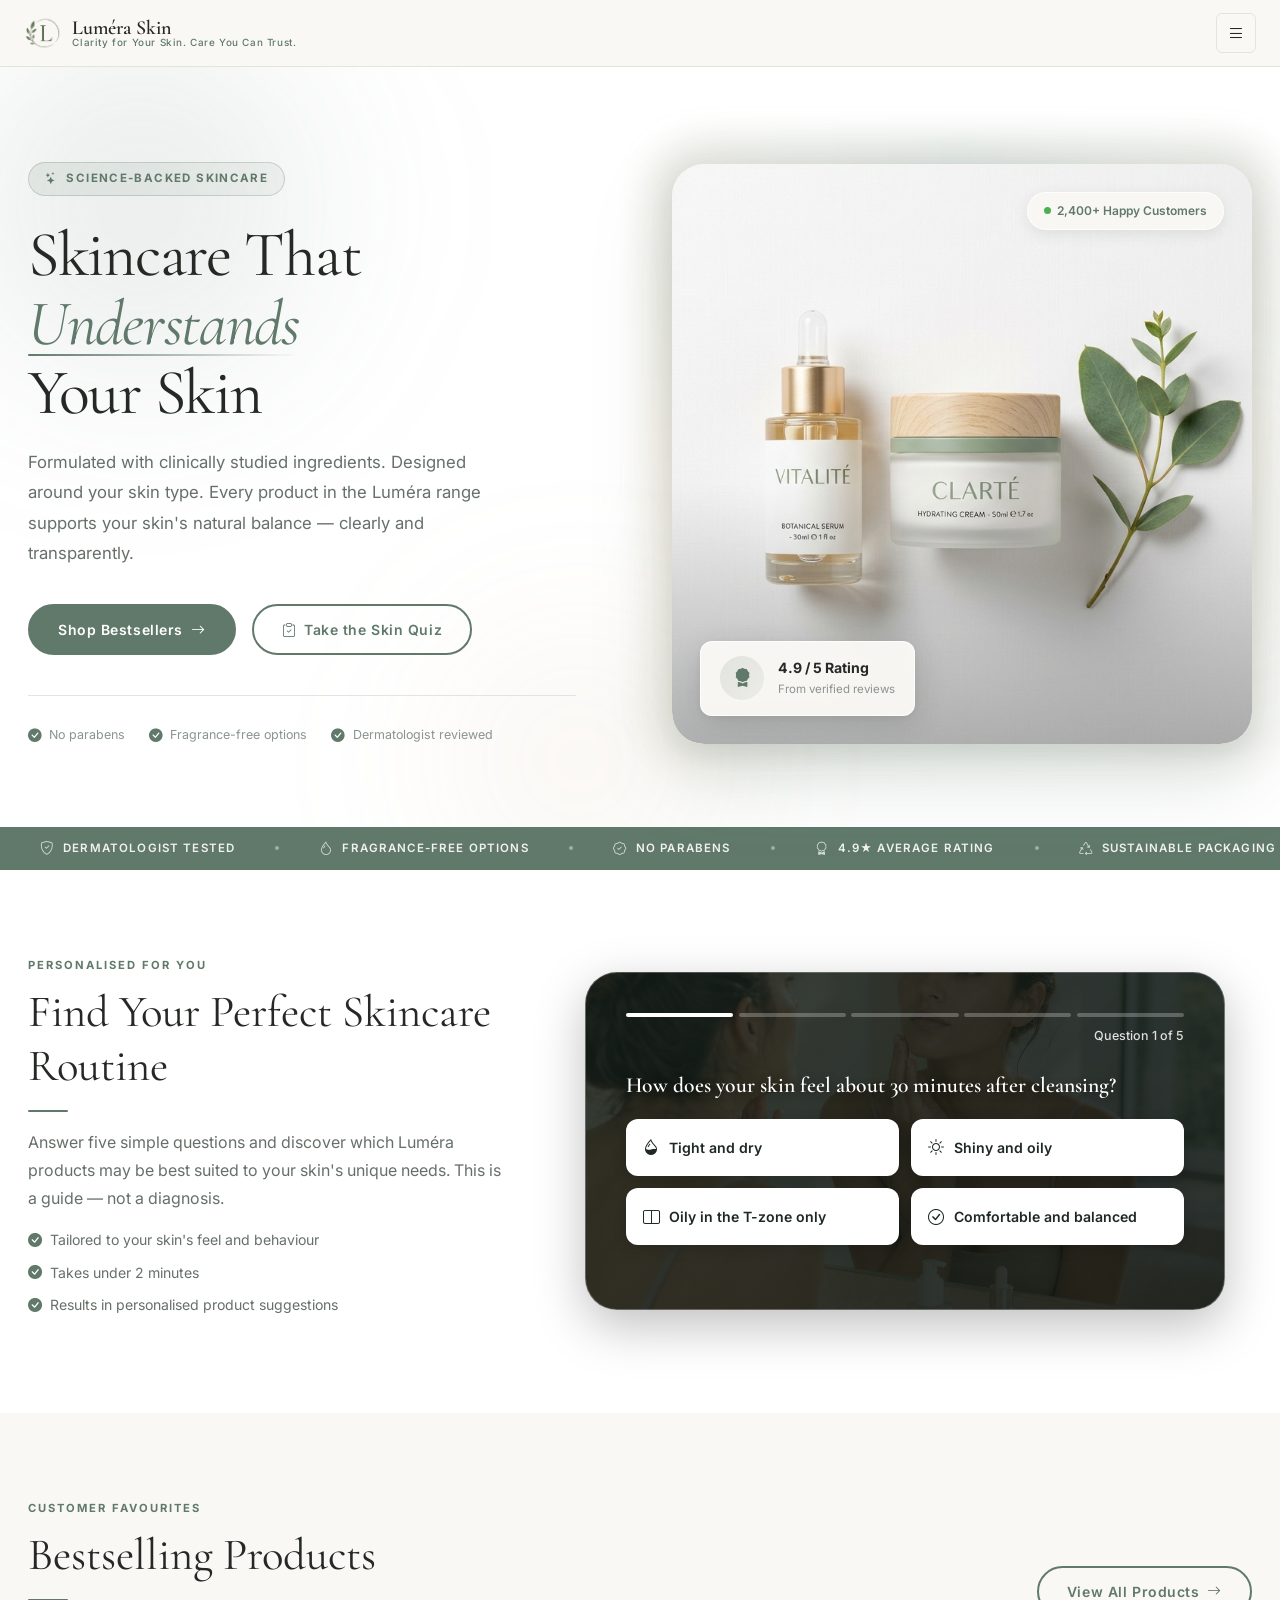
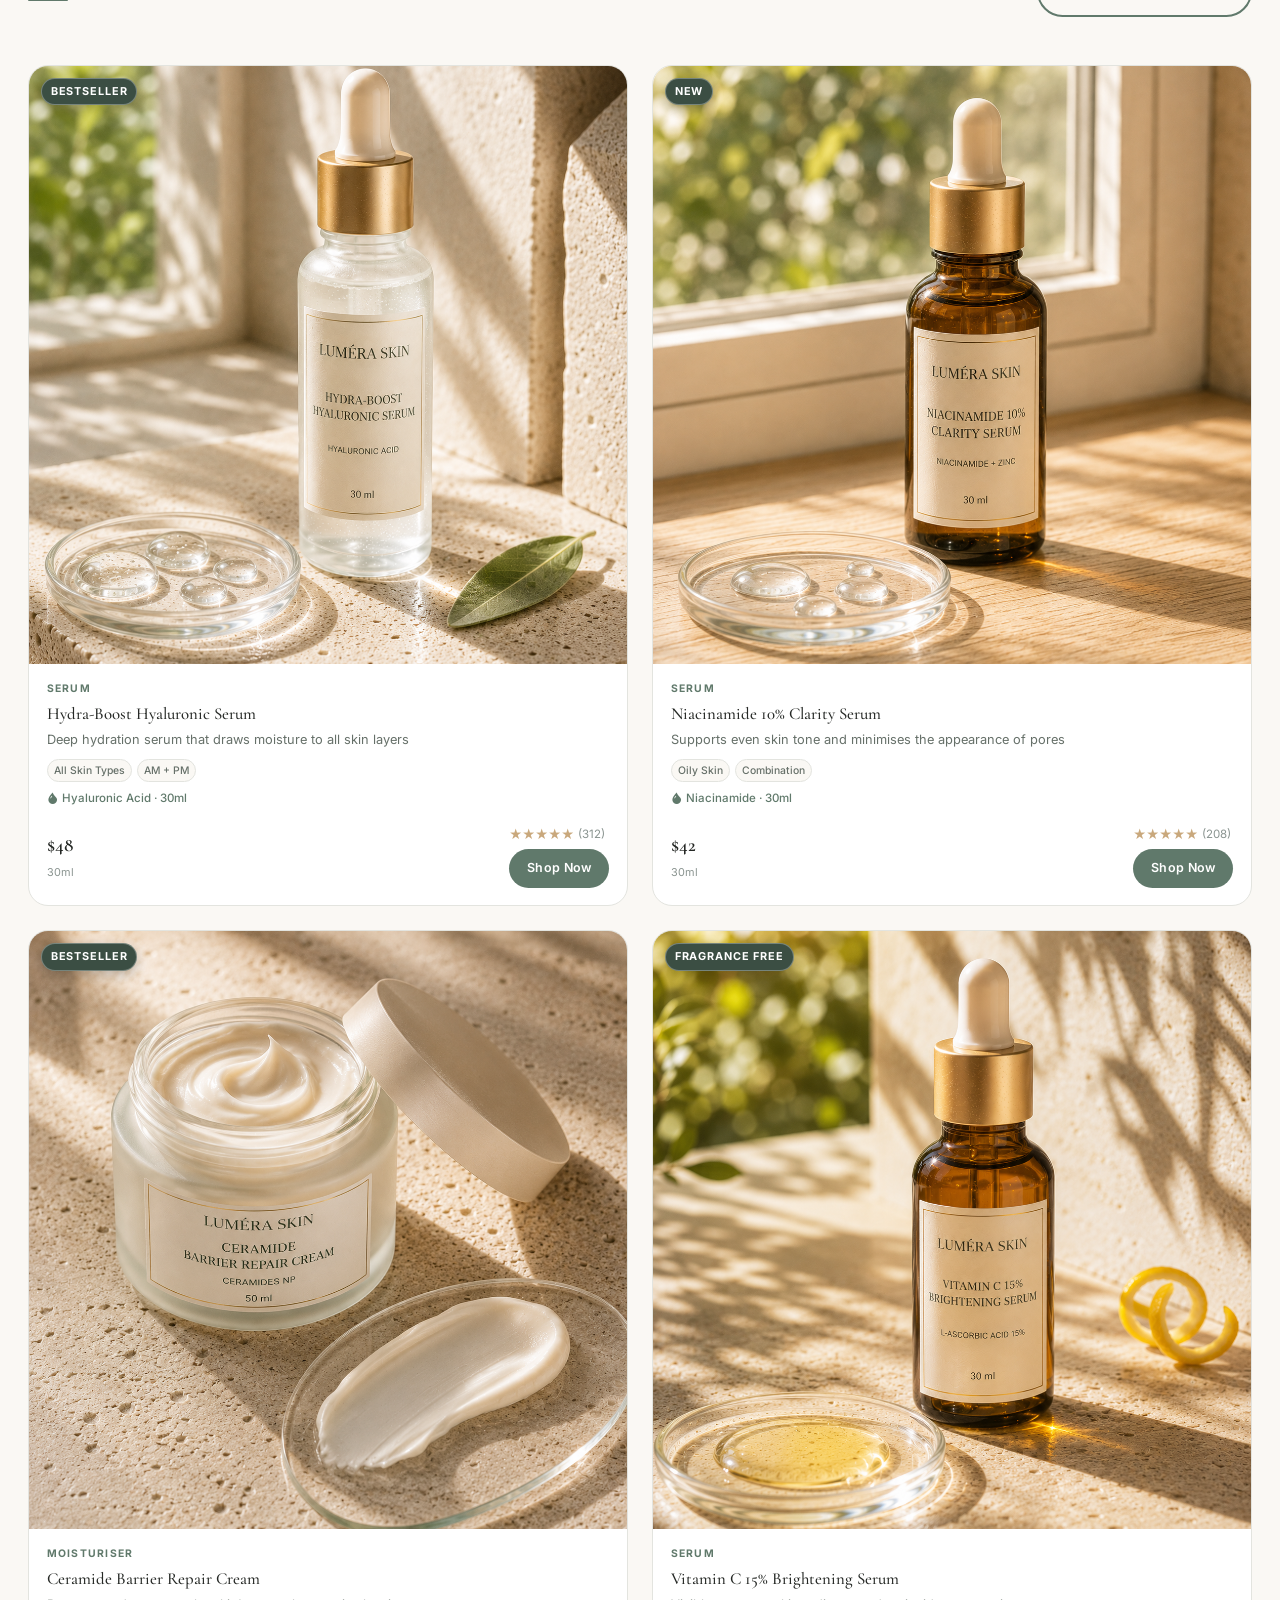
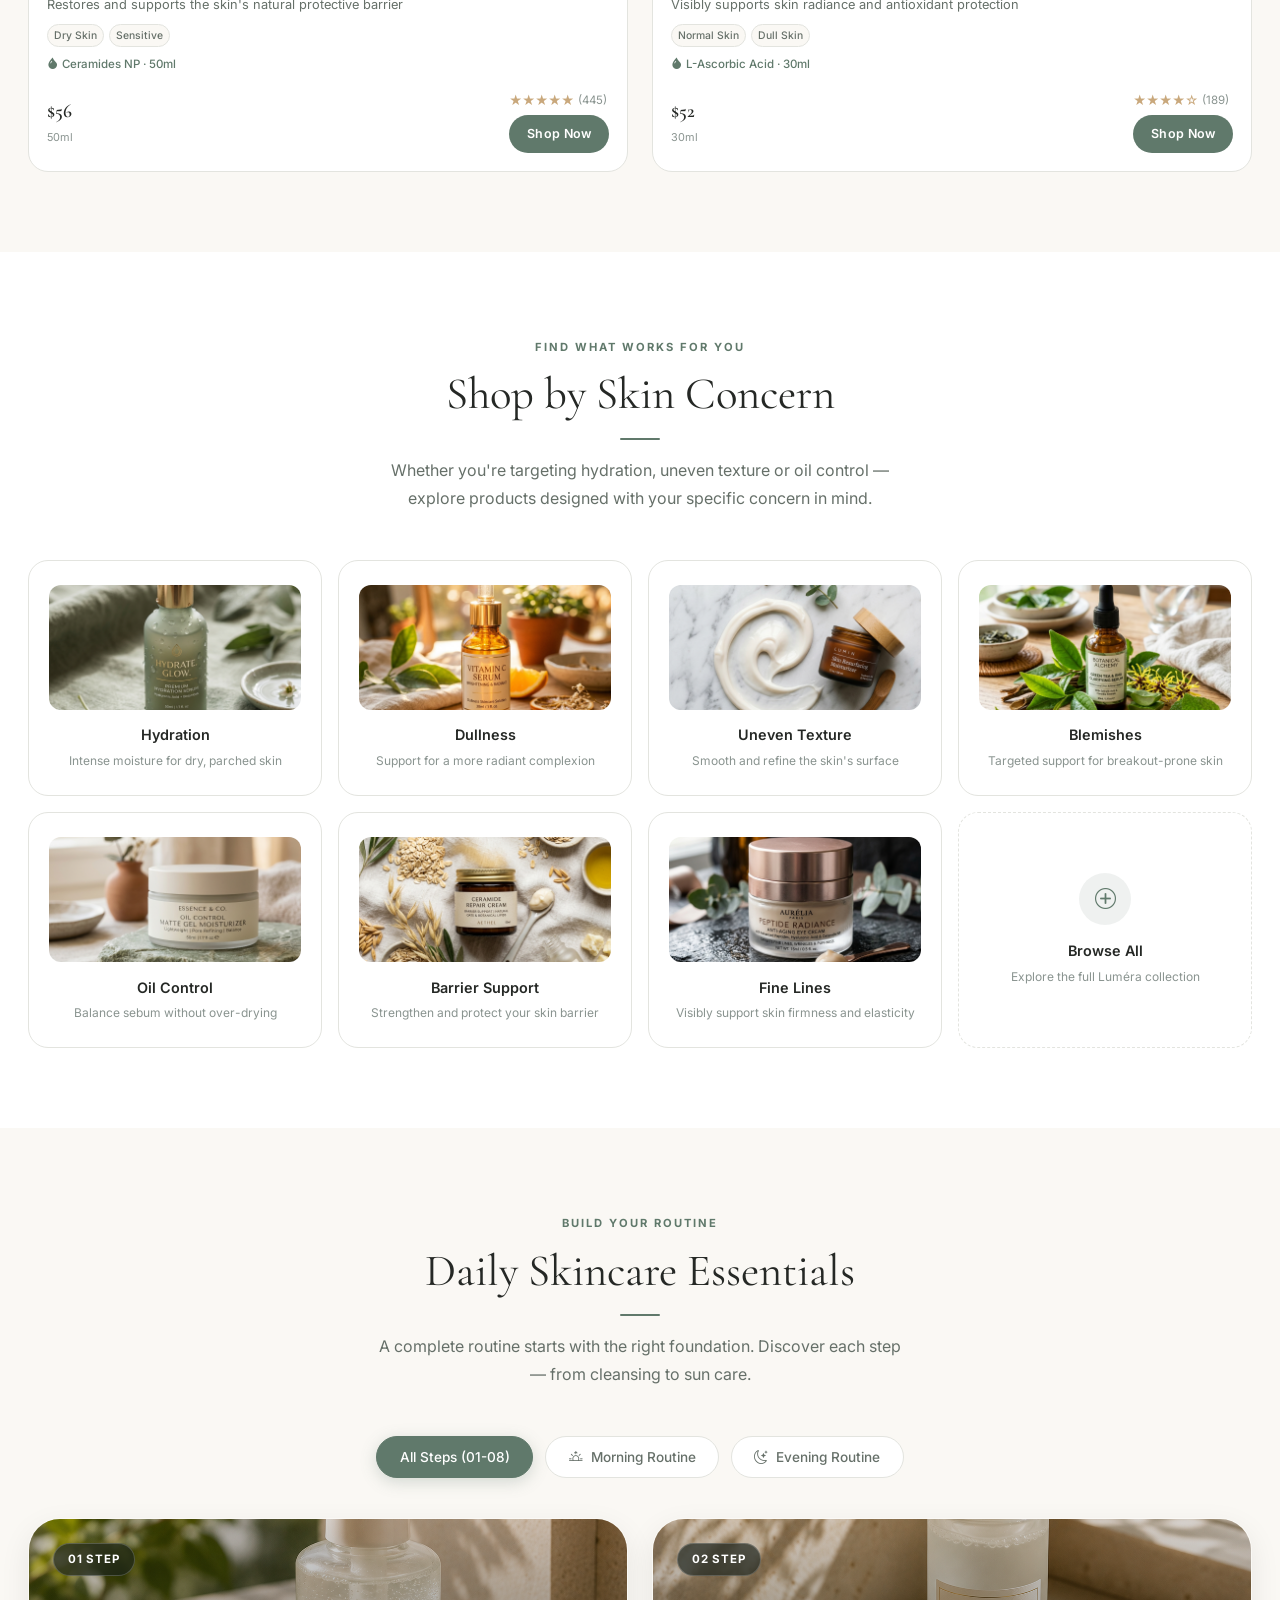
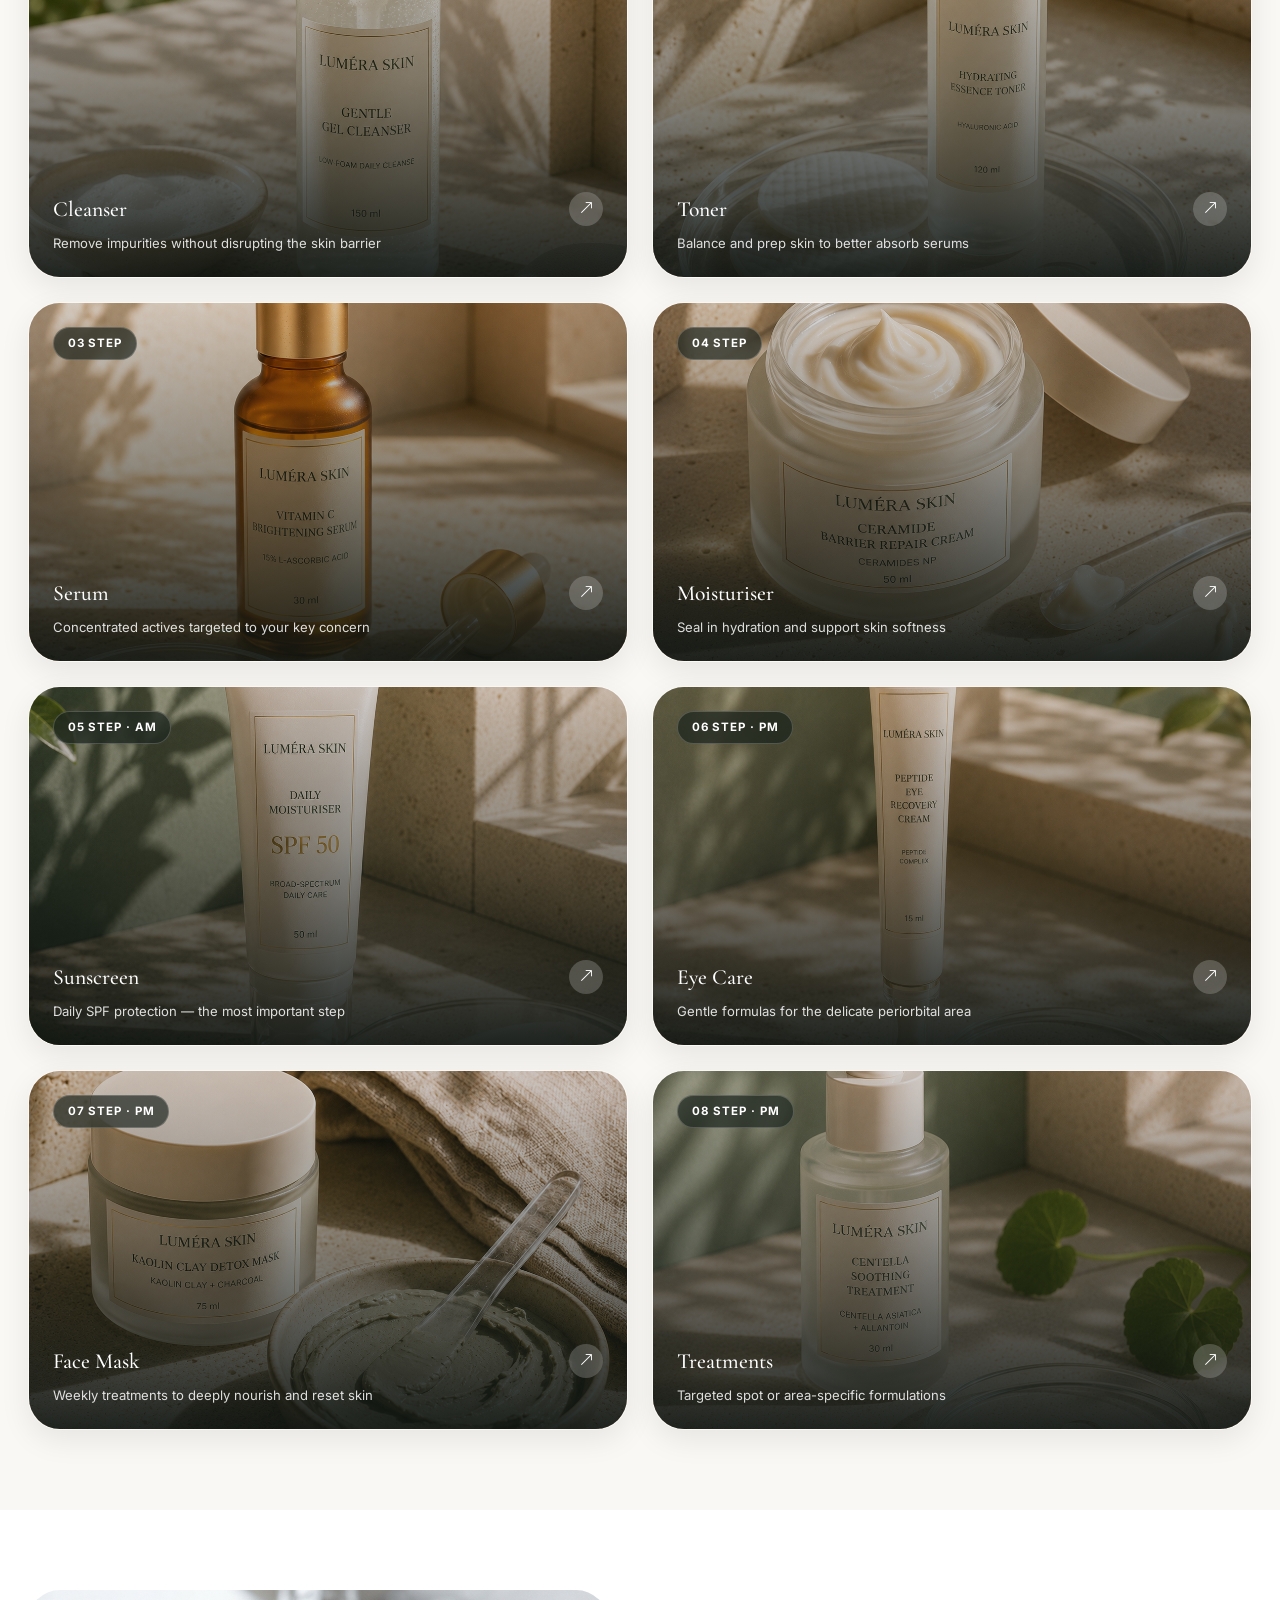
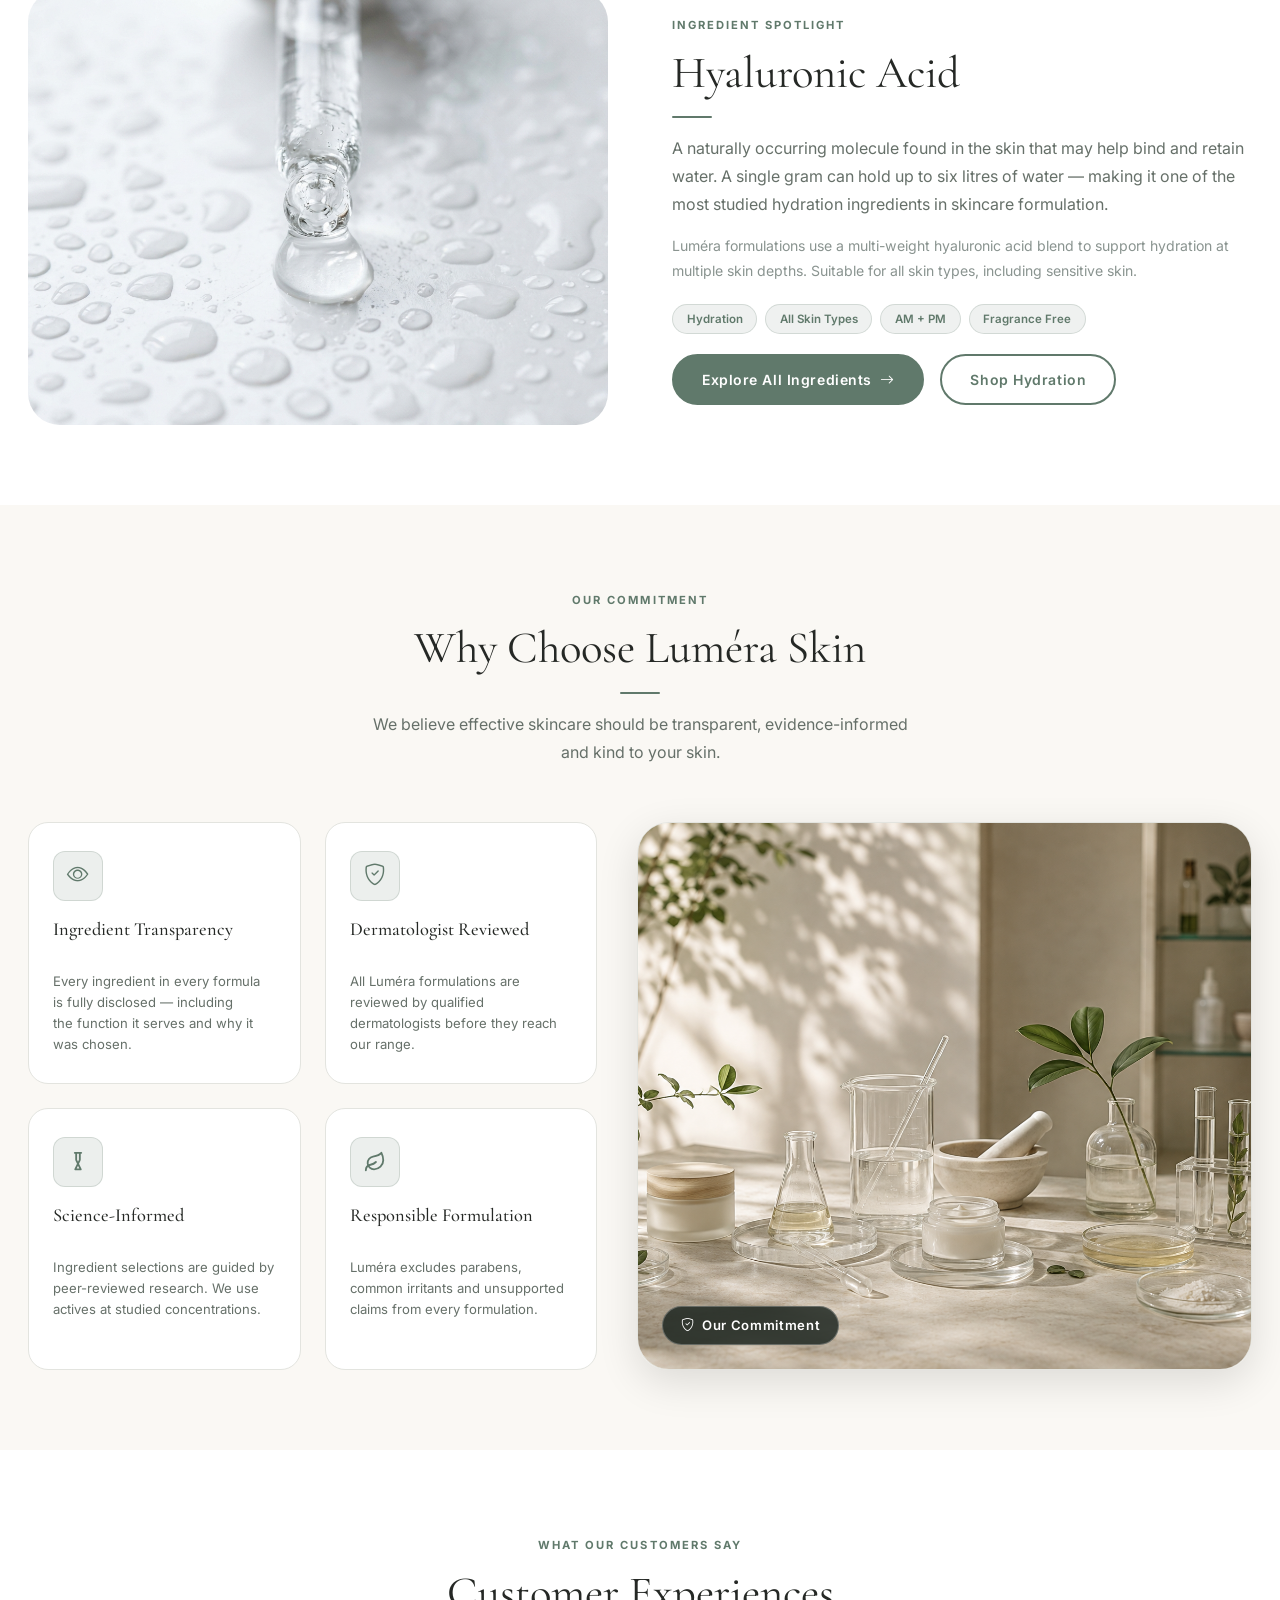
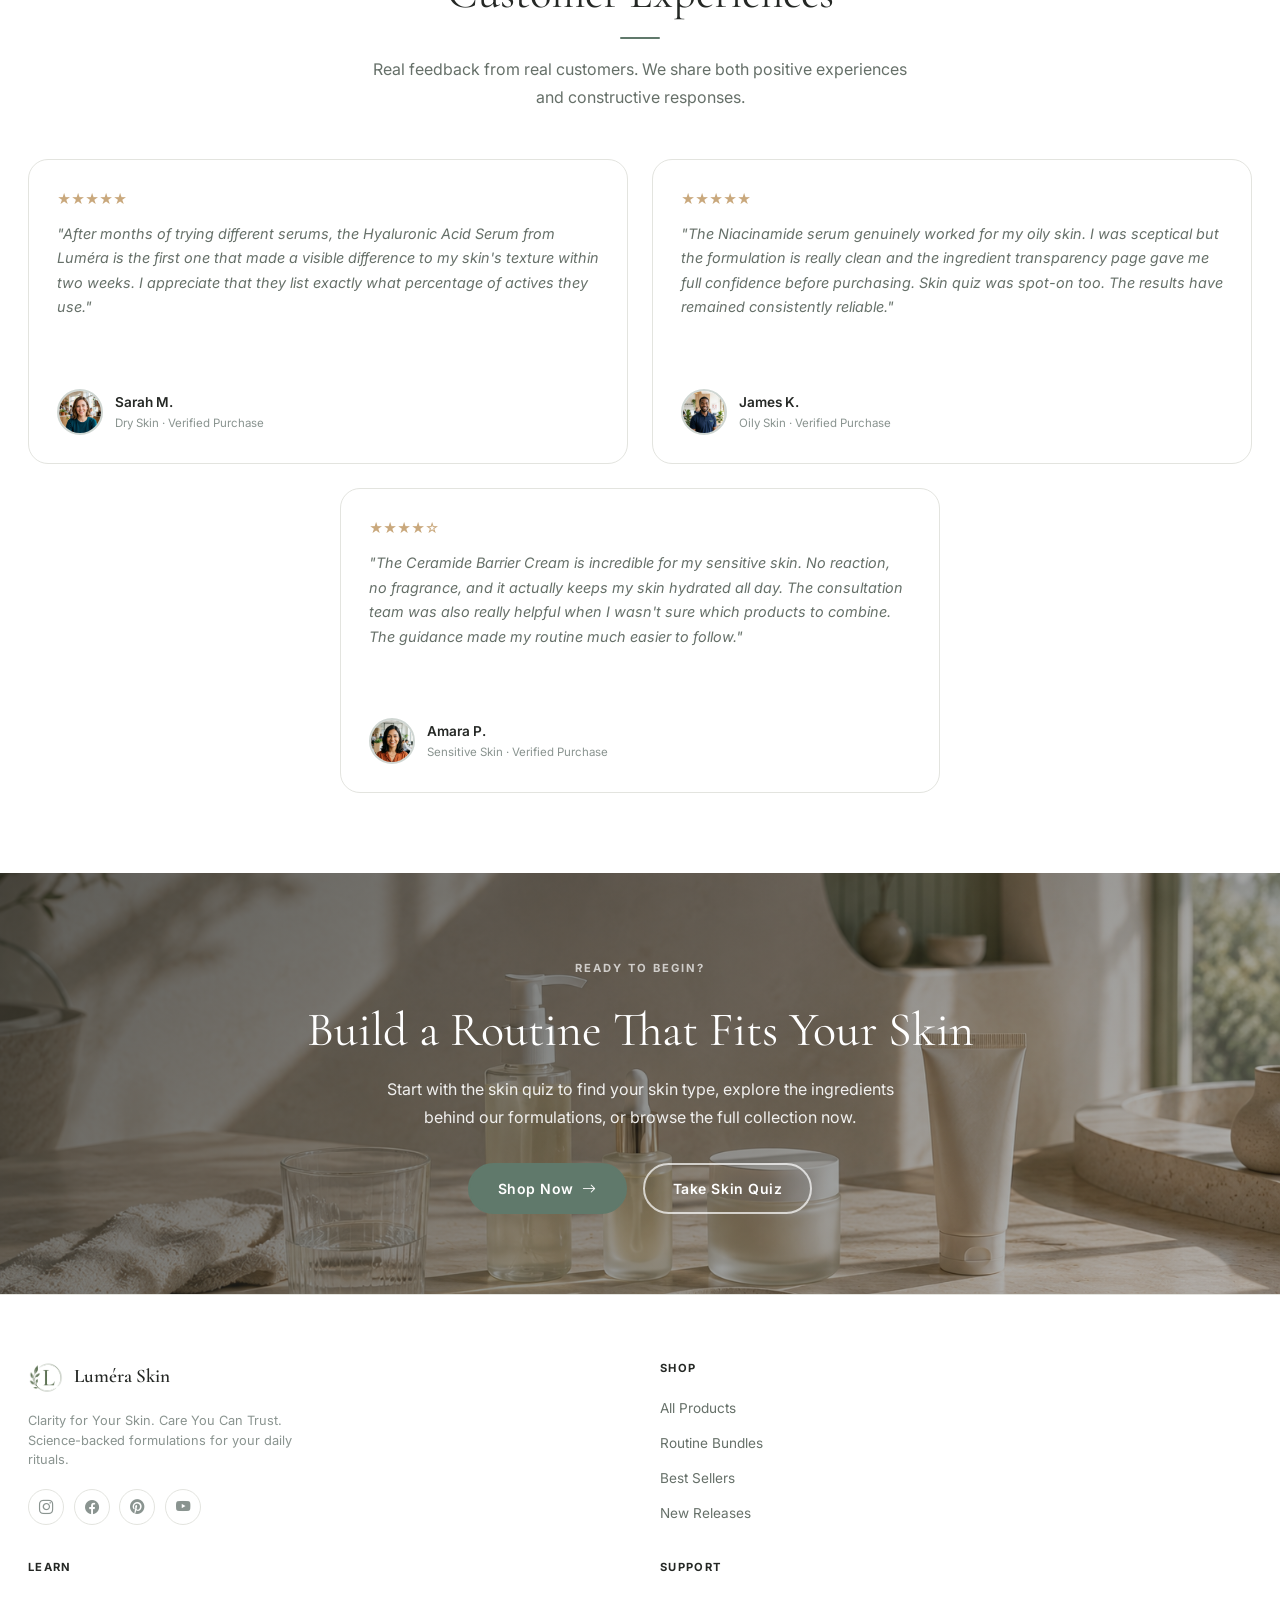
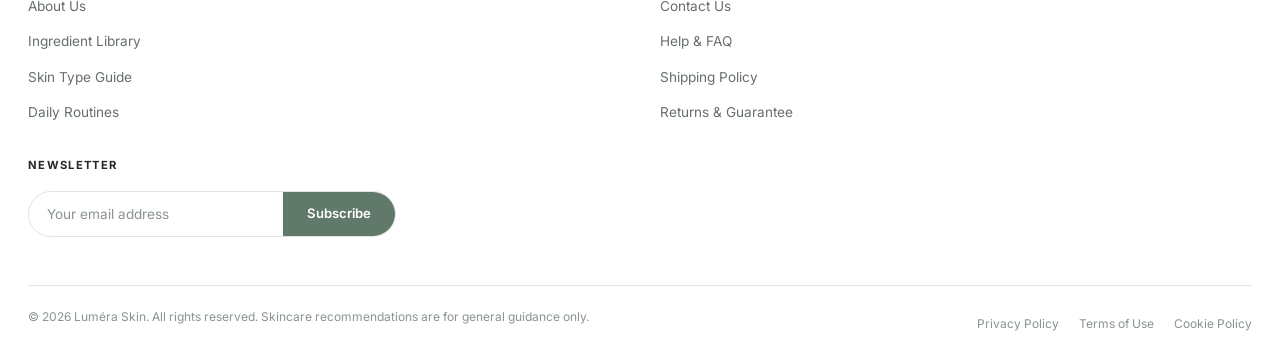
==== commit 9577390d: "bugs fixed" ====
--- a/index.html
+++ b/index.html
@@ -1264,6 +1264,50 @@
         justify-self: center;
         max-width: 540px;
         width: 100%;
+      }
+    }
+
+    @media (min-width: 577px) and (max-width: 1366px) {
+      .testimonials-grid > .testimonial-card {
+        display: flex;
+        flex-direction: column;
+      }
+
+      .testimonials-grid > .testimonial-card:last-child:nth-child(odd) {
+        width: calc(50% - 0.75rem) !important;
+        max-width: none !important;
+      }
+
+      .testimonial-text {
+        min-height: calc(1.7em * 6);
+      }
+
+      .testimonial-author {
+        margin-top: auto;
+      }
+
+      .testimonial-wide-tablet-extra {
+        display: inline;
+      }
+    }
+
+    .testimonial-wide-tablet-extra {
+      display: none;
+    }
+
+    @media (min-width: 577px) and (max-width: 800px) {
+      .why-grid > .trust-card:nth-child(4) .trust-desc {
+        max-width: 270px;
+      }
+
+      .testimonial-wide-tablet-extra {
+        display: none;
+      }
+    }
+
+    @media (min-width: 801px) and (max-width: 1366px) {
+      .testimonial-wide-tablet-extra {
+        display: inline;
       }
     }
 
@@ -2174,7 +2218,7 @@
           <div class="testimonial-stars">★★★★★</div>
           <p class="testimonial-text">"The Niacinamide serum genuinely worked for my oily skin. I was sceptical but the
             formulation is really clean and the ingredient transparency page gave me full confidence before purchasing.
-            Skin quiz was spot-on too."</p>
+            Skin quiz was spot-on too.<span class="testimonial-wide-tablet-extra"> The results have remained consistently reliable.</span>"</p>
           <div class="testimonial-author">
             <img src="assets/images/james.png" alt="James K. customer review avatar" class="testimonial-avatar-img"
               loading="lazy">
@@ -2188,7 +2232,7 @@
           <div class="testimonial-stars">★★★★☆</div>
           <p class="testimonial-text">"The Ceramide Barrier Cream is incredible for my sensitive skin. No reaction, no
             fragrance, and it actually keeps my skin hydrated all day. The consultation team was also really helpful
-            when I wasn't sure which products to combine."</p>
+            when I wasn't sure which products to combine.<span class="testimonial-wide-tablet-extra"> The guidance made my routine much easier to follow.</span>"</p>
           <div class="testimonial-author">
             <img src="assets/images/amara.png" alt="Amara P. customer review avatar" class="testimonial-avatar-img"
               loading="lazy">
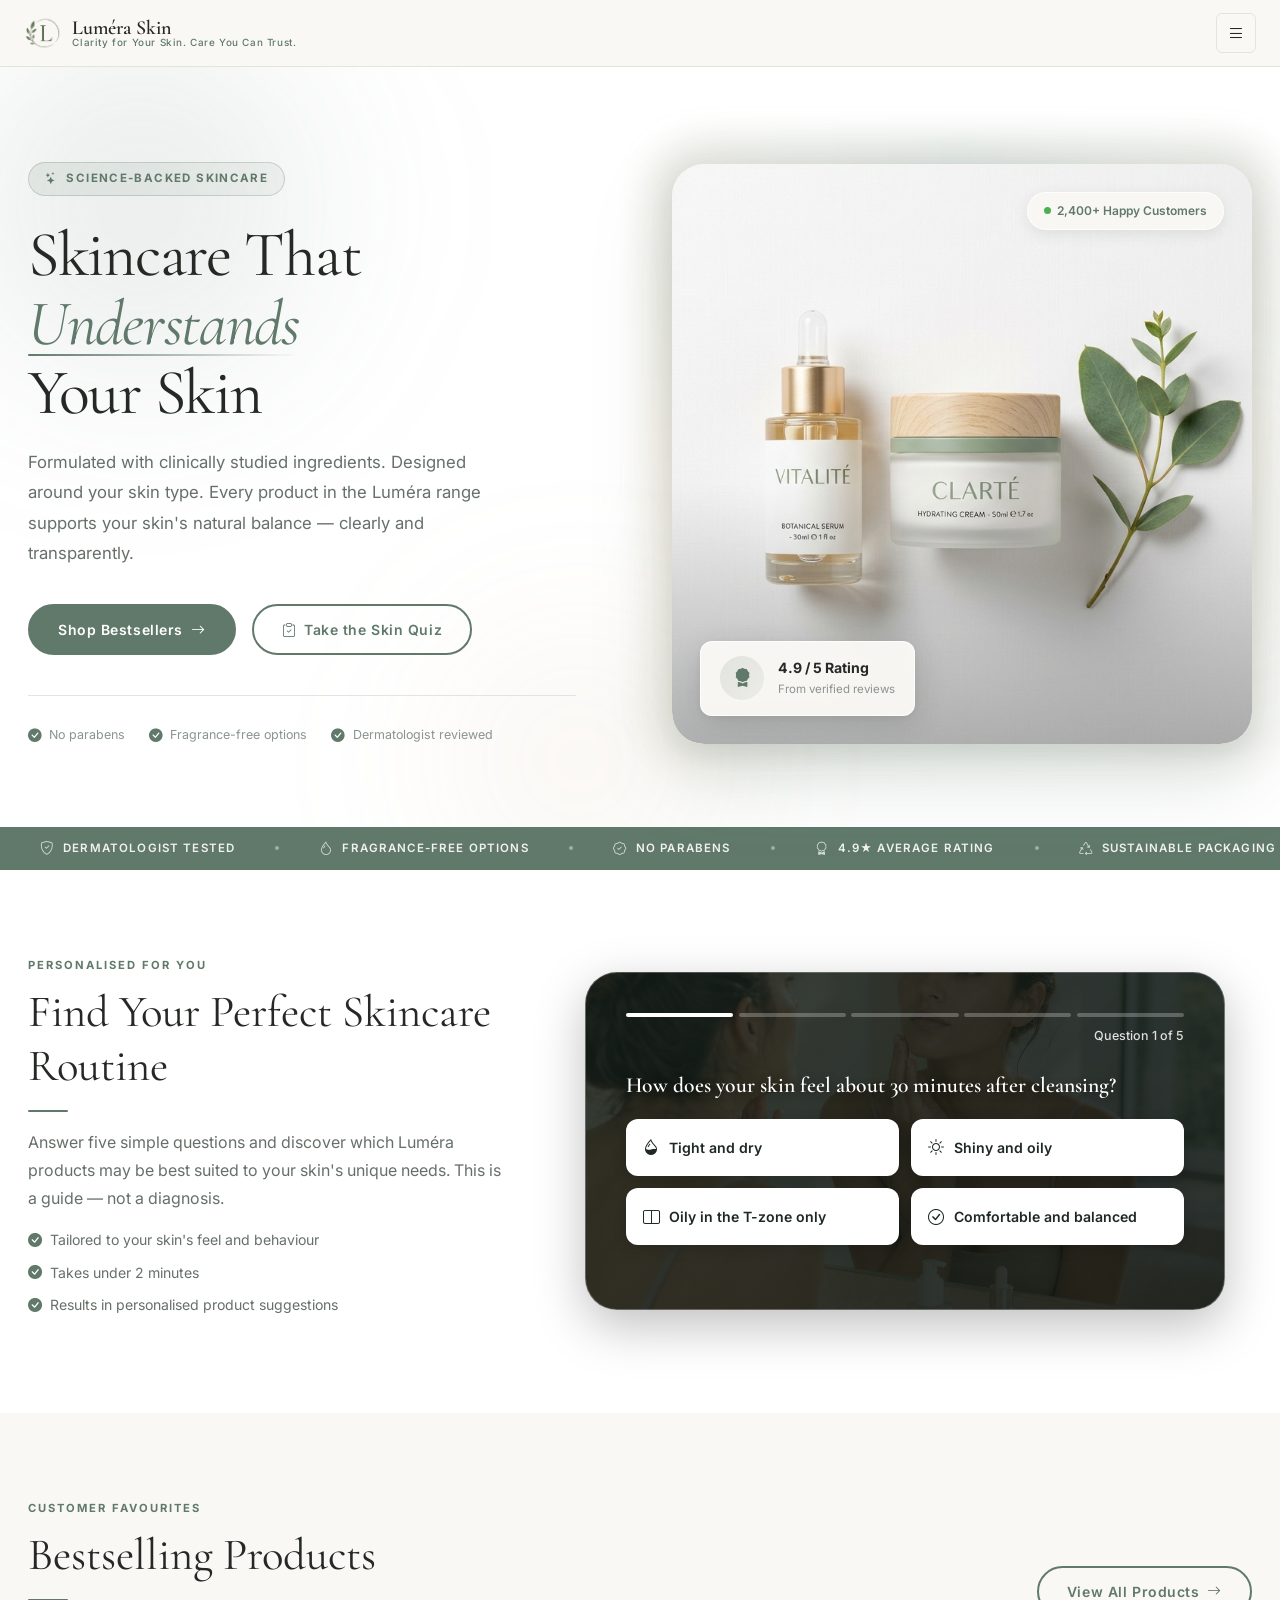
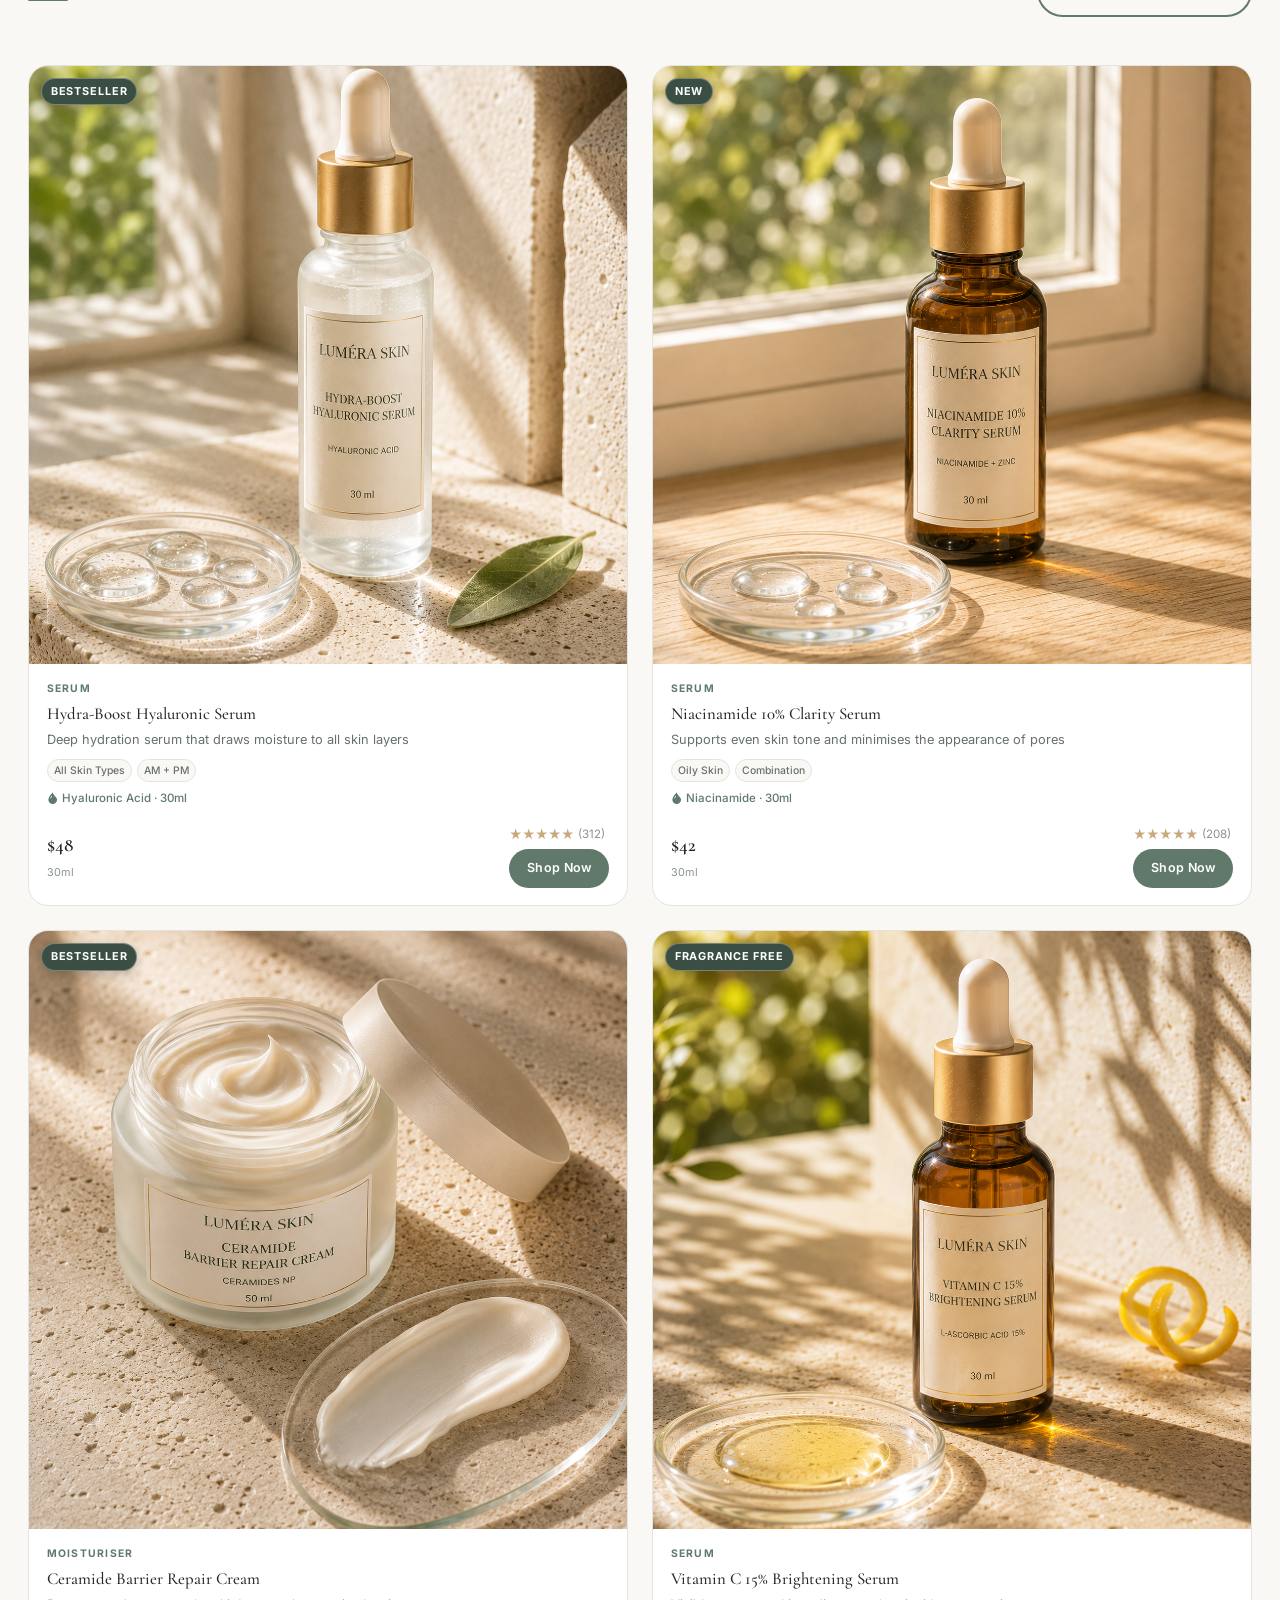
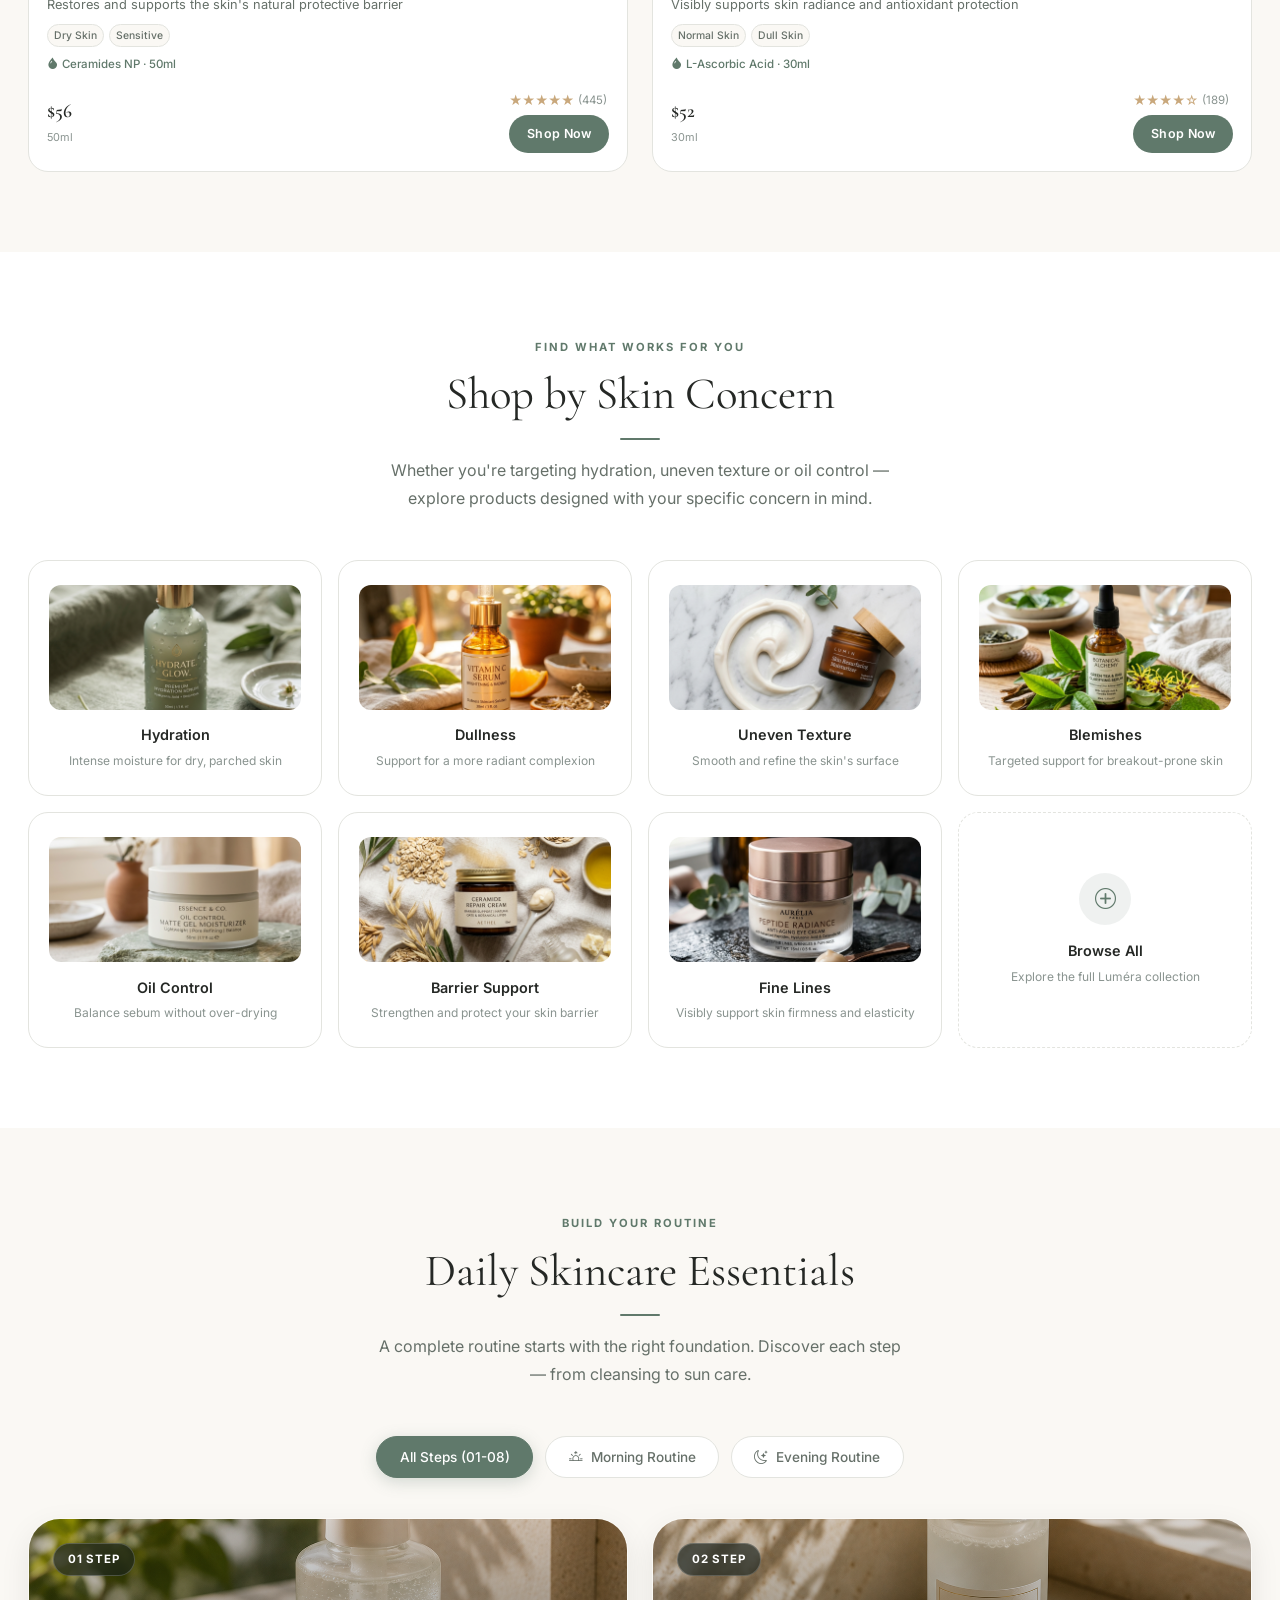
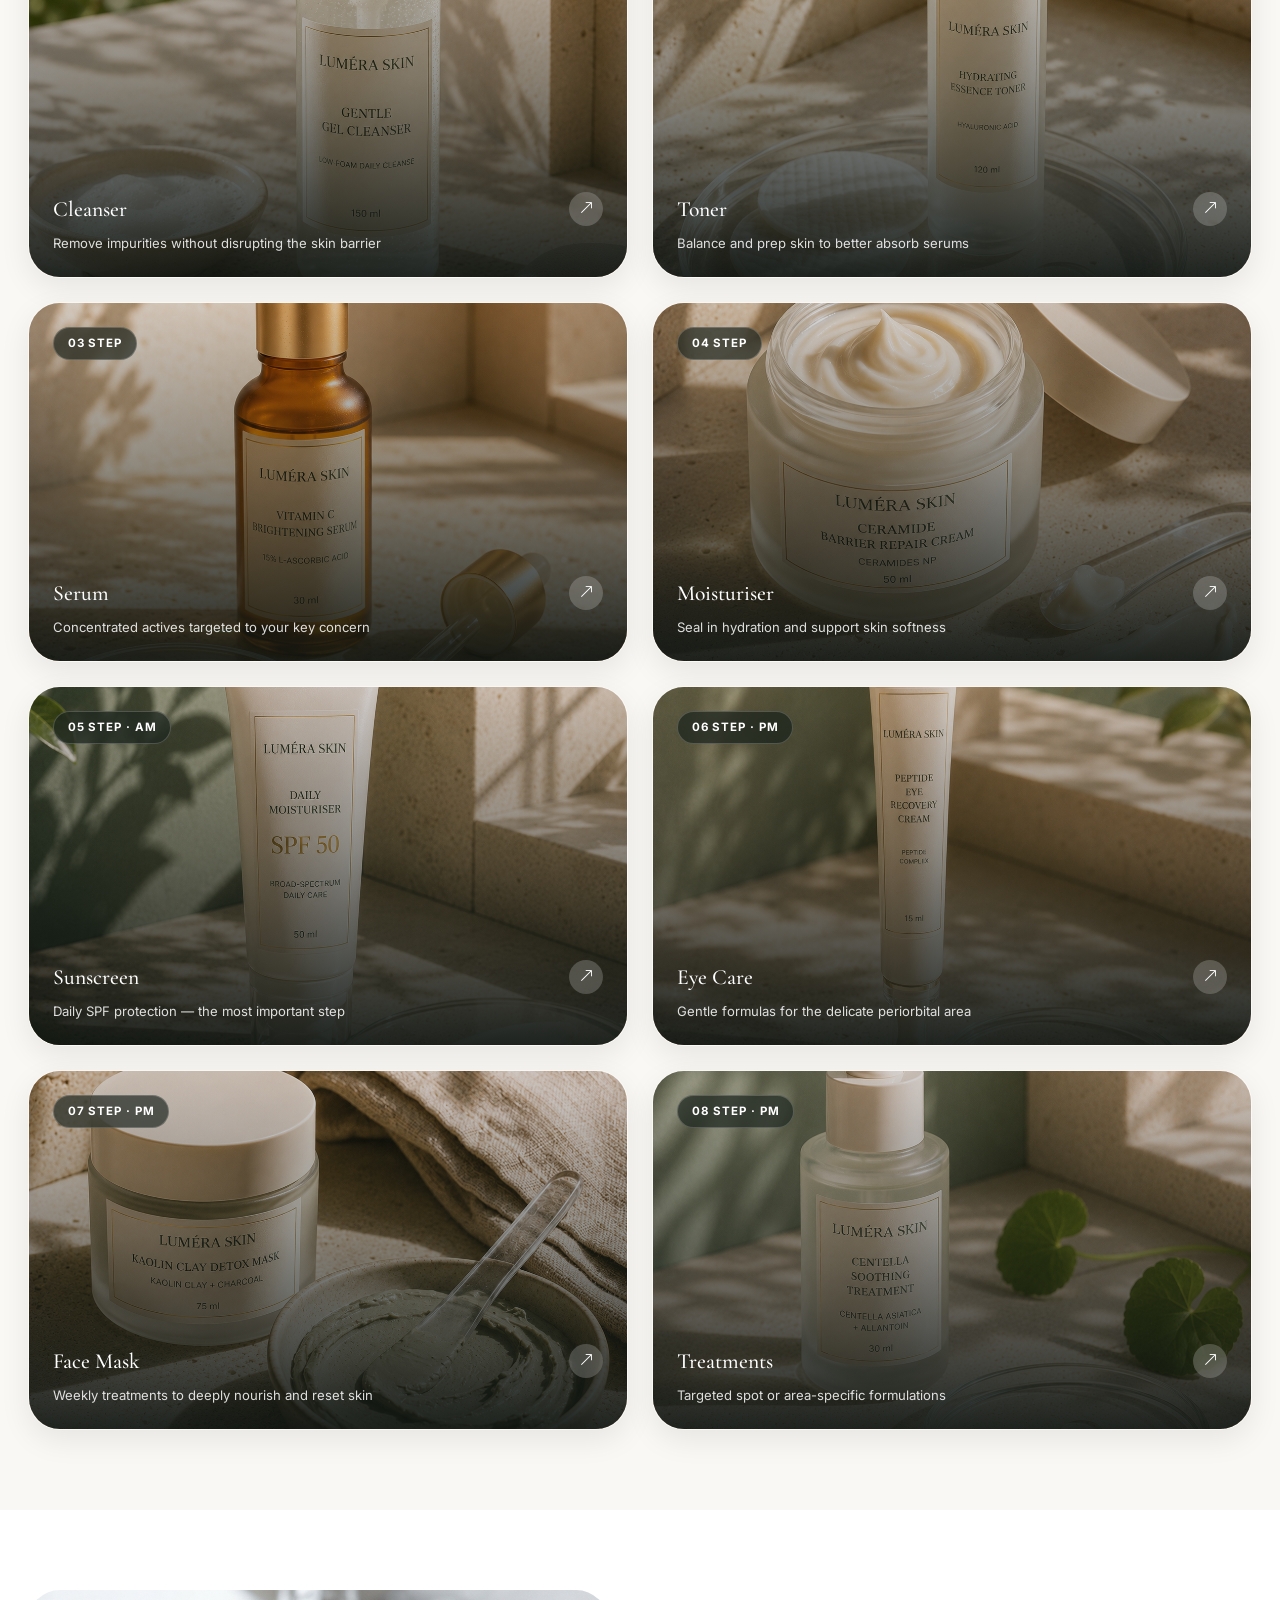
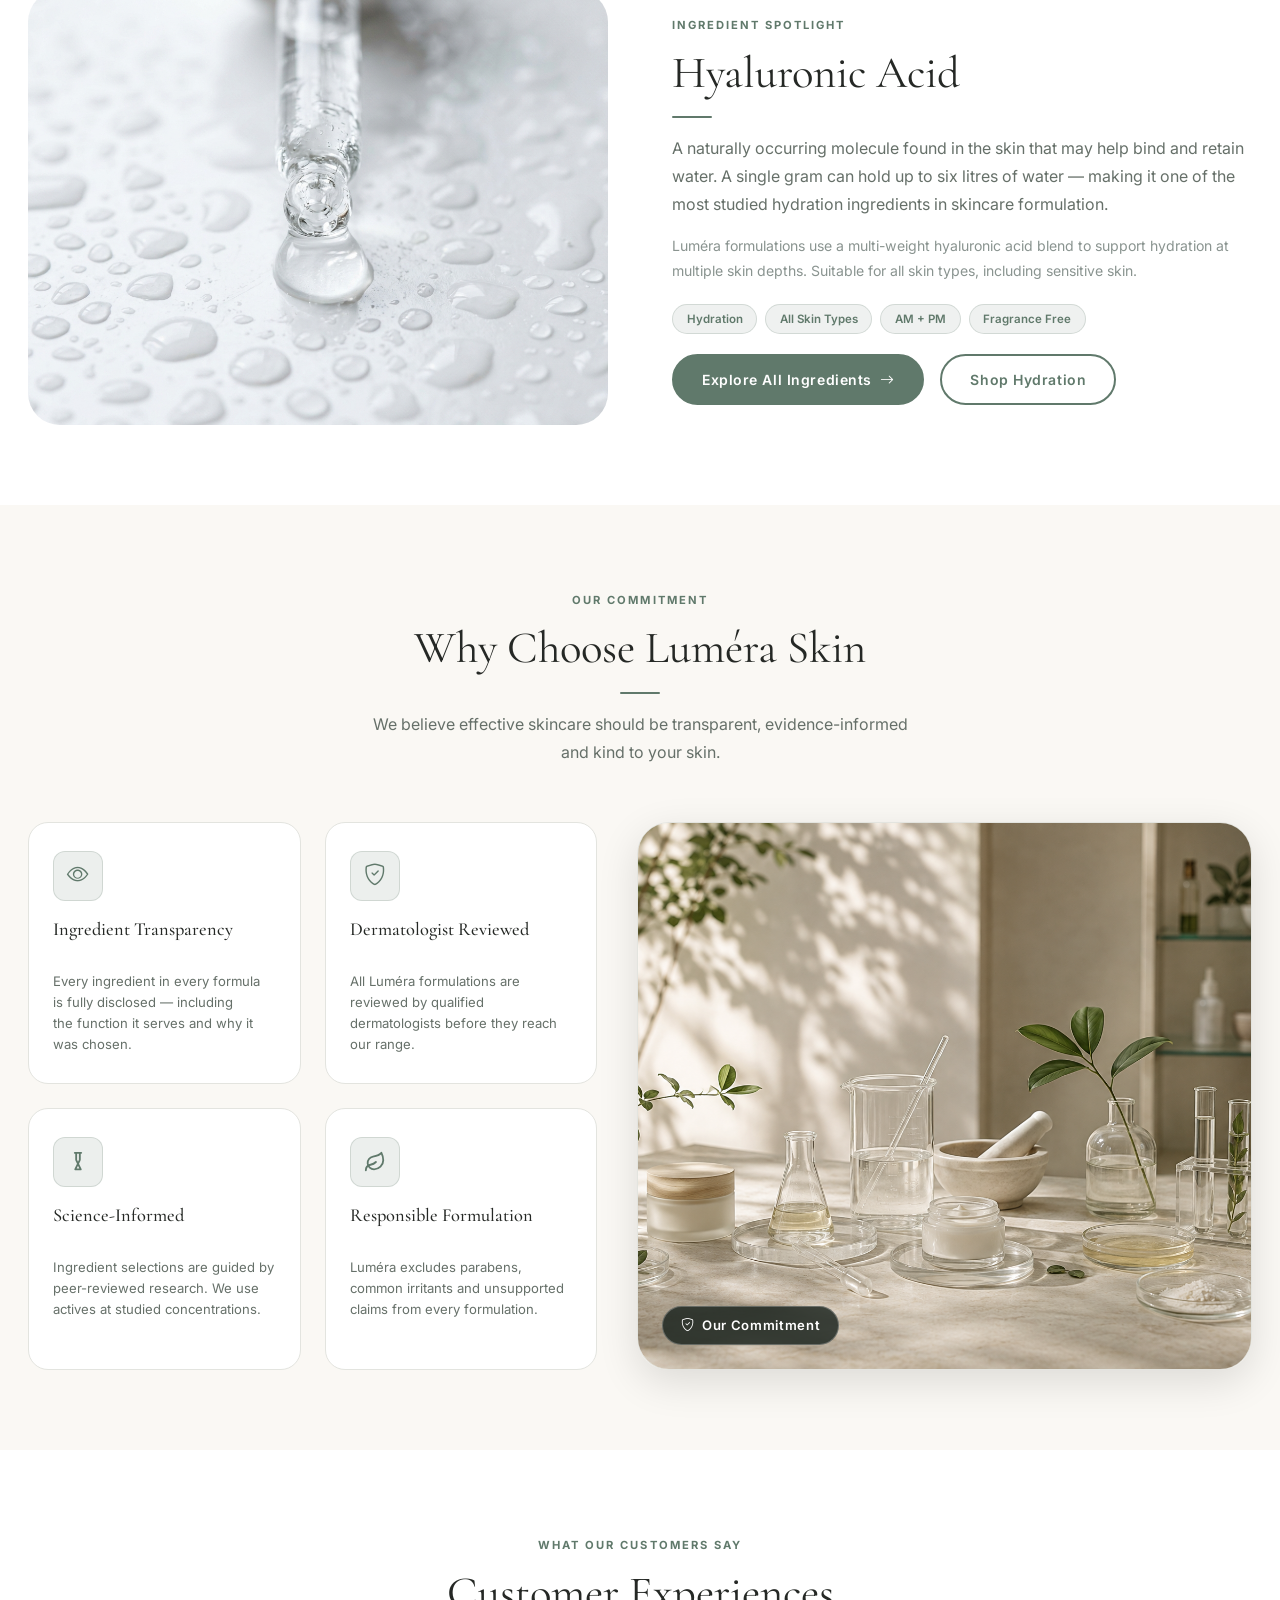
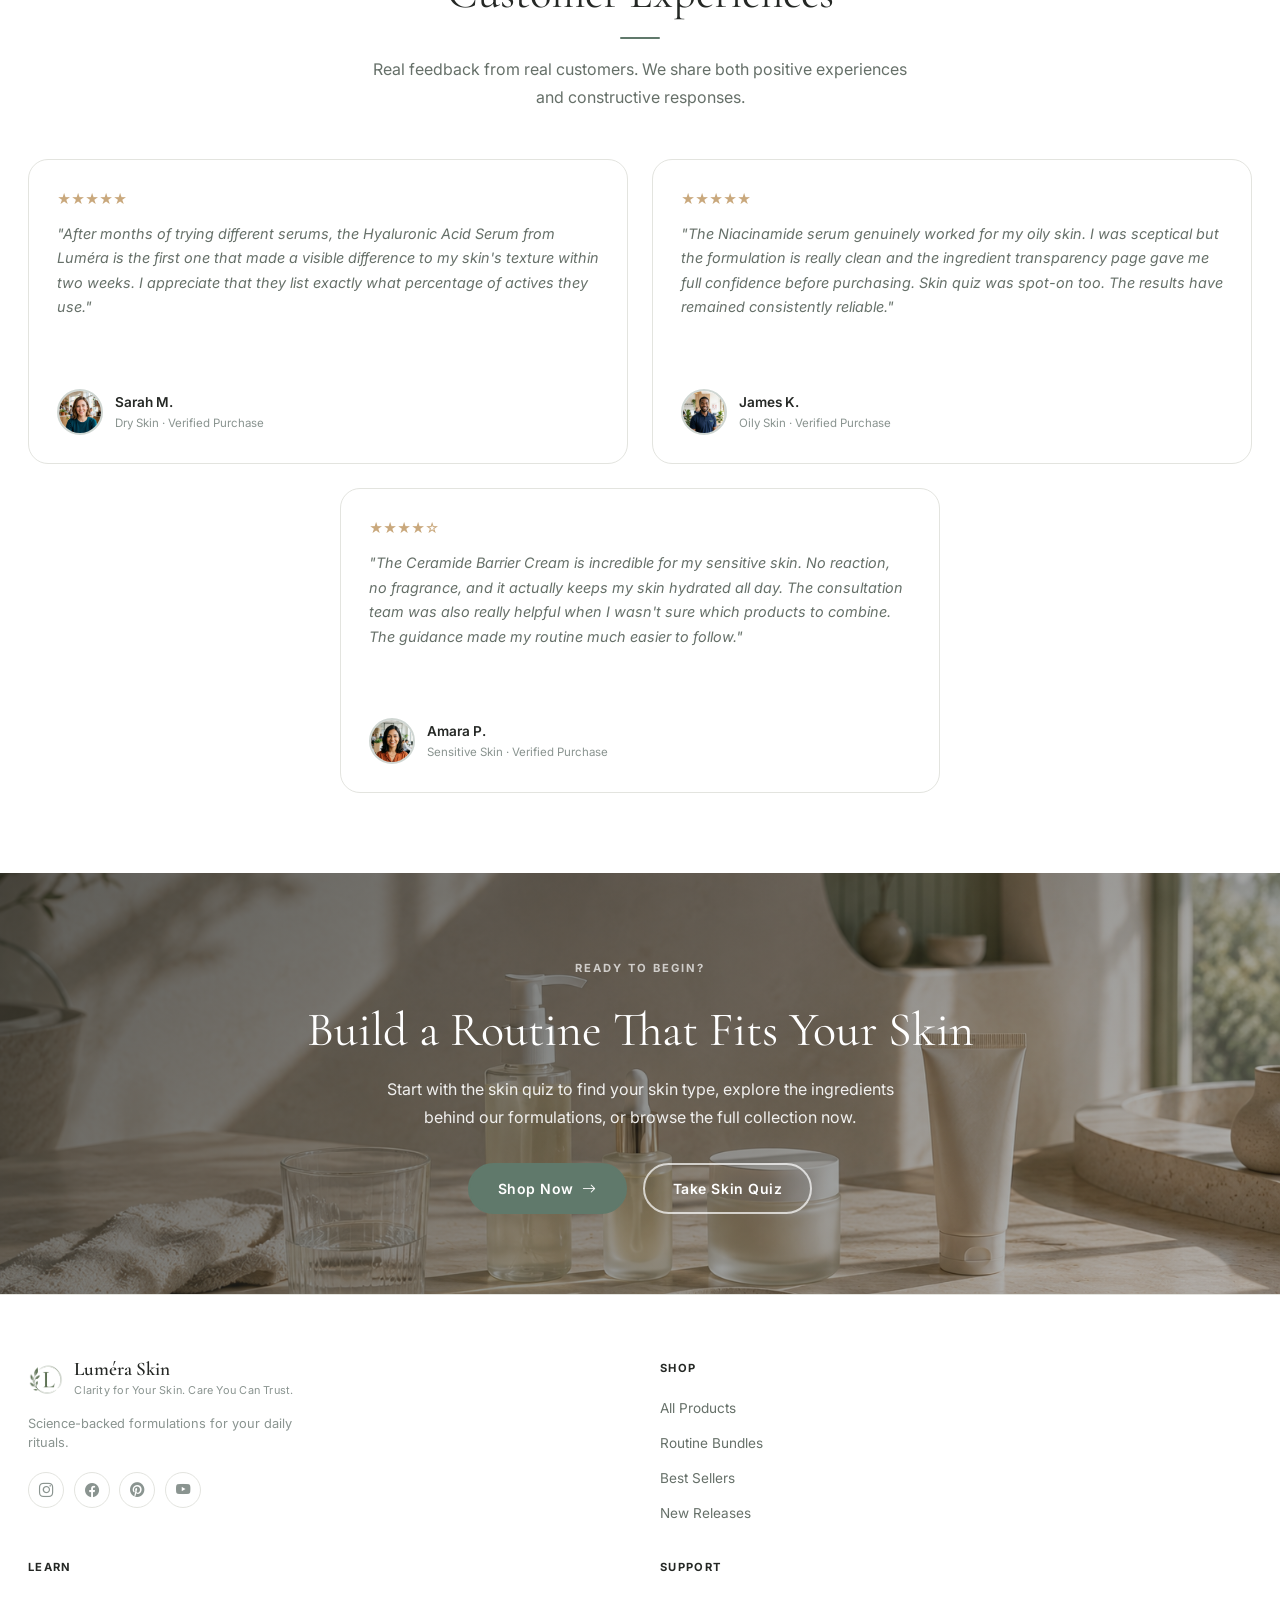
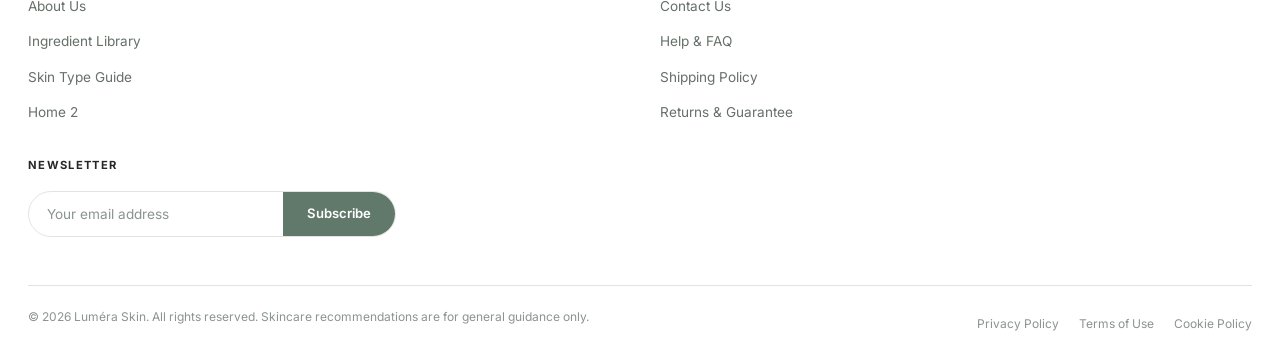
==== commit 8dbe678e: "bugs fixed" ====
--- a/index.html
+++ b/index.html
@@ -513,6 +513,12 @@
     [data-theme="dark"] .hero-image-chip {
       background: rgba(41, 47, 42, .92);
       border-color: rgba(96, 121, 107, .3);
+      color: #e7f0ea;
+    }
+
+    [data-theme="dark"] .hero-image-chip .chip-dot {
+      background: #74d68a;
+      box-shadow: 0 0 0 3px rgba(116, 214, 138, .16);
     }
 
     /* ---- Trust Marquee Strip ---- */
@@ -613,7 +619,13 @@
       }
 
       .hero-image-chip {
-        display: none;
+        display: flex;
+        top: 0.85rem;
+        right: 0.85rem;
+        max-width: calc(100% - 1.7rem);
+        padding: 0.42rem 0.72rem;
+        font-size: 0.68rem;
+        line-height: 1.2;
       }
 
       .hero-trust {
@@ -1538,8 +1550,8 @@
       <!-- Center Nav -->
       <ul class="navbar-nav-center" role="list">
         <li class="nav-item"><a href="index.html" class="nav-link active">Home</a></li>
+        <li class="nav-item"><a href="home2.html" class="nav-link">Home 2</a></li>
         <li class="nav-item"><a href="about.html" class="nav-link">About</a></li>
-        <li class="nav-item"><a href="home2.html" class="nav-link">Routines</a></li>
         <li class="nav-item"><a href="shop.html" class="nav-link">Shop</a></li>
         <li class="nav-item"><a href="ingredients.html" class="nav-link">Ingredients</a></li>
         <li class="nav-item"><a href="skin-type-guide.html" class="nav-link">Skin Guide</a></li>
@@ -1566,8 +1578,8 @@
     <!-- Mobile Menu -->
     <div class="navbar-mobile-menu" id="navMobileMenu" role="navigation" aria-label="Mobile navigation">
       <a href="index.html" class="nav-link active">Home</a>
+      <a href="home2.html" class="nav-link">Home 2</a>
       <a href="about.html" class="nav-link">About</a>
-      <a href="home2.html" class="nav-link">Routines</a>
       <a href="shop.html" class="nav-link">Shop</a>
       <a href="ingredients.html" class="nav-link">Ingredients</a>
       <a href="skin-type-guide.html" class="nav-link">Skin Guide</a>
@@ -2277,10 +2289,12 @@
             <div class="footer-logo" aria-hidden="true">
               <img src="assets/images/logo.png" alt="Luméra Skin Logo">
             </div>
-            <span class="footer-brand-name">Luméra Skin</span>
+            <div class="footer-brand-text">
+              <span class="footer-brand-name">Luméra Skin</span>
+              <span class="footer-brand-tagline">Clarity for Your Skin. Care You Can Trust.</span>
+            </div>
           </a>
-          <p class="footer-tagline">Clarity for Your Skin. Care You Can Trust.<br>Science-backed formulations for your
-            daily rituals.</p>
+          <p class="footer-tagline">Science-backed formulations for your daily rituals.</p>
           <div class="footer-social" aria-label="Social media links">
             <a href="#" class="social-icon-btn" aria-label="Instagram"><i class="bi bi-instagram"></i></a>
             <a href="#" class="social-icon-btn" aria-label="Facebook"><i class="bi bi-facebook"></i></a>
@@ -2305,7 +2319,7 @@
             <li><a href="about.html">About Us</a></li>
             <li><a href="ingredients.html">Ingredient Library</a></li>
             <li><a href="skin-type-guide.html">Skin Type Guide</a></li>
-            <li><a href="home2.html">Daily Routines</a></li>
+            <li><a href="home2.html">Home 2</a></li>
           </ul>
         </div>
         <!-- Support -->
--- a/css/footer.css
+++ b/css/footer.css
@@ -65,7 +65,7 @@
   align-items: center;
   gap: 0.65rem;
   text-decoration: none;
-  margin-bottom: 1rem;
+  margin-bottom: 0.85rem;
 }
 
 .footer-logo {
@@ -92,11 +92,27 @@
   fill: #fff;
 }
 
+.footer-brand-text {
+  display: flex;
+  flex-direction: column;
+}
+
 .footer-brand-name {
   font-family: var(--font-display);
   font-size: 1.2rem;
   font-weight: 600;
   color: var(--text-heading);
+  line-height: 1.1;
+}
+
+.footer-brand-tagline {
+  font-size: 0.68rem;
+  color: var(--text-muted);
+  font-family: var(--font-body);
+  font-weight: 400;
+  letter-spacing: 0.02em;
+  margin-top: 2px;
+  display: block;
 }
 
 .footer-tagline {
--- a/css/dark-theme.css
+++ b/css/dark-theme.css
@@ -167,6 +167,7 @@
 /* ---- Footer ---- */
 [data-theme="dark"] .lumera-footer { background: var(--bg-secondary); border-color: var(--border-color); }
 [data-theme="dark"] .footer-brand-name { color: var(--text-heading); }
+[data-theme="dark"] .footer-brand-tagline { color: var(--text-muted); }
 [data-theme="dark"] .footer-col-title { color: var(--text-heading); }
 [data-theme="dark"] .footer-nav-list li a { color: var(--text-body); }
 [data-theme="dark"] .footer-nav-list li a:hover { color: var(--accent); }
--- a/css/rtl.css
+++ b/css/rtl.css
@@ -243,7 +243,19 @@
   direction: rtl;
 }
 
+[dir="rtl"] .footer-brand-text {
+  text-align: right;
+  direction: ltr;
+  unicode-bidi: isolate;
+}
+
 [dir="rtl"] .footer-brand-name {
+  text-align: right;
+  direction: ltr;
+  unicode-bidi: isolate;
+}
+
+[dir="rtl"] .footer-brand-tagline {
   text-align: right;
   direction: ltr;
   unicode-bidi: isolate;
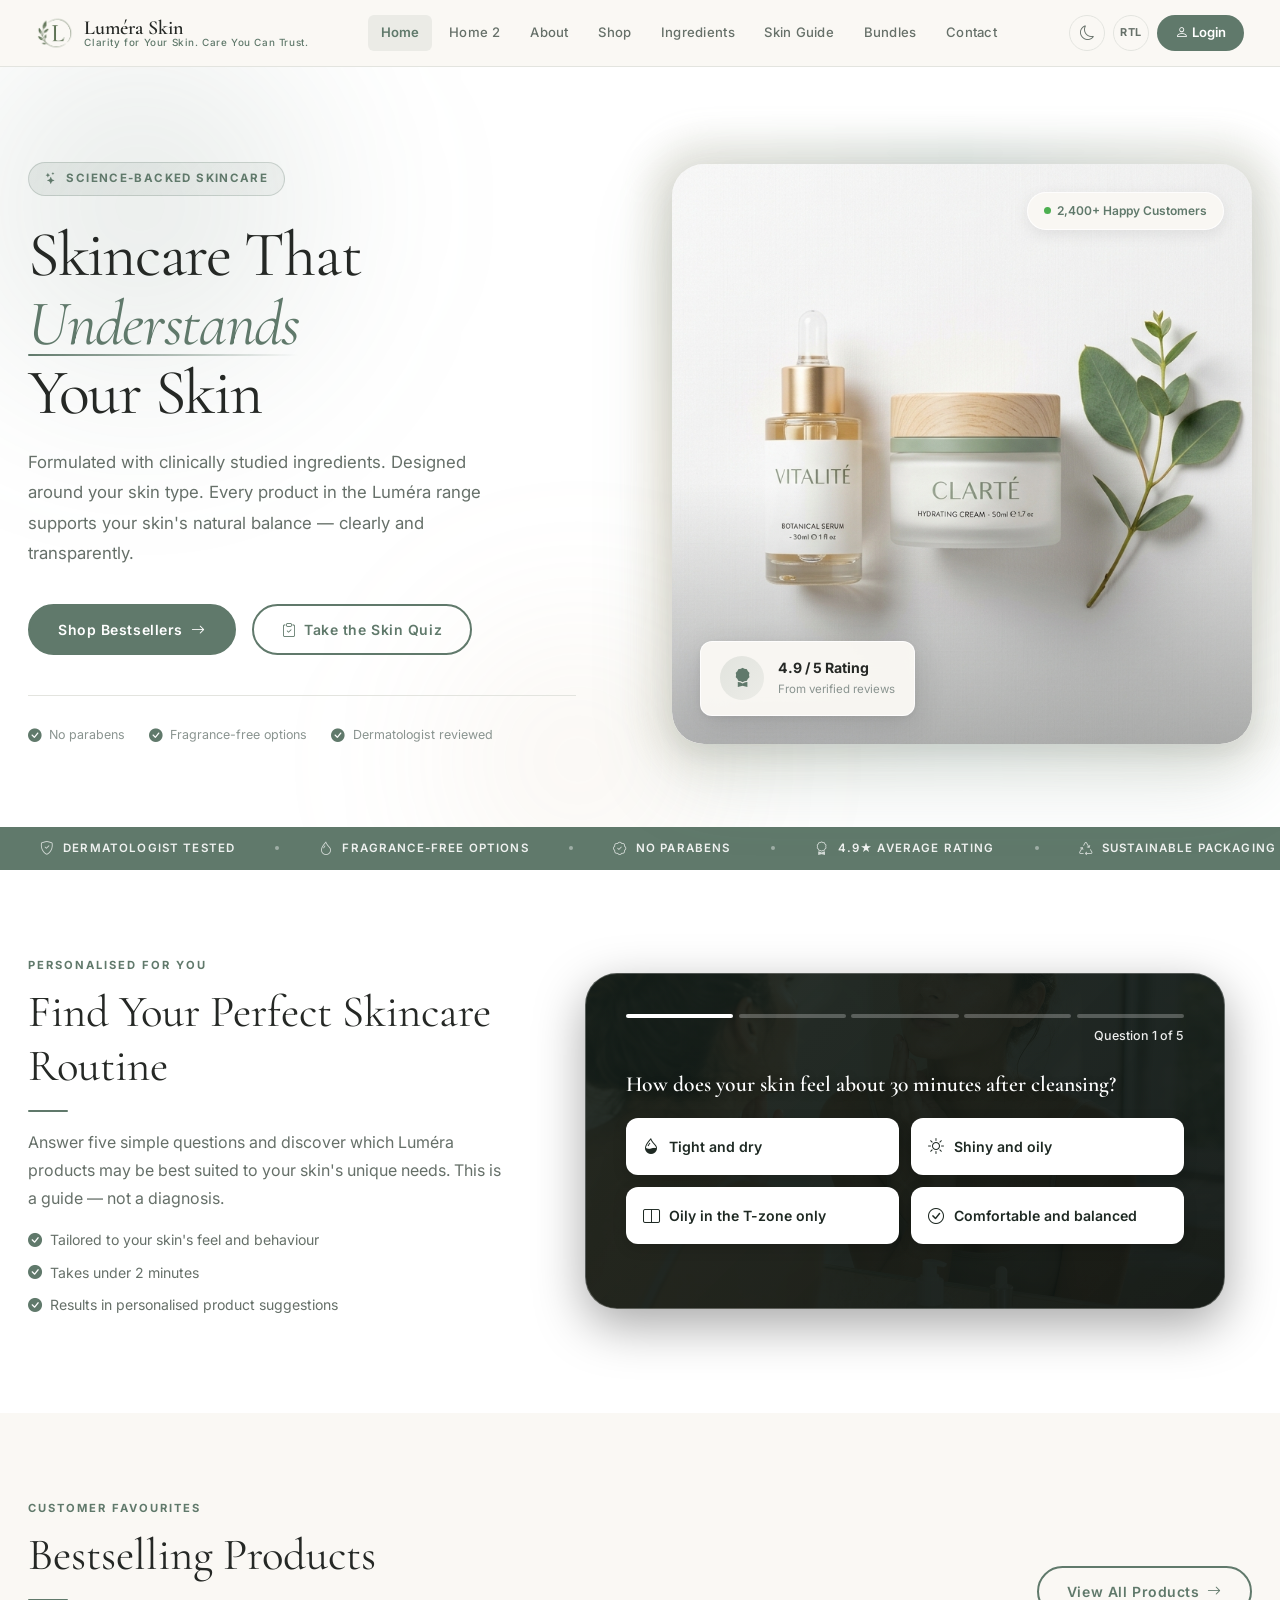
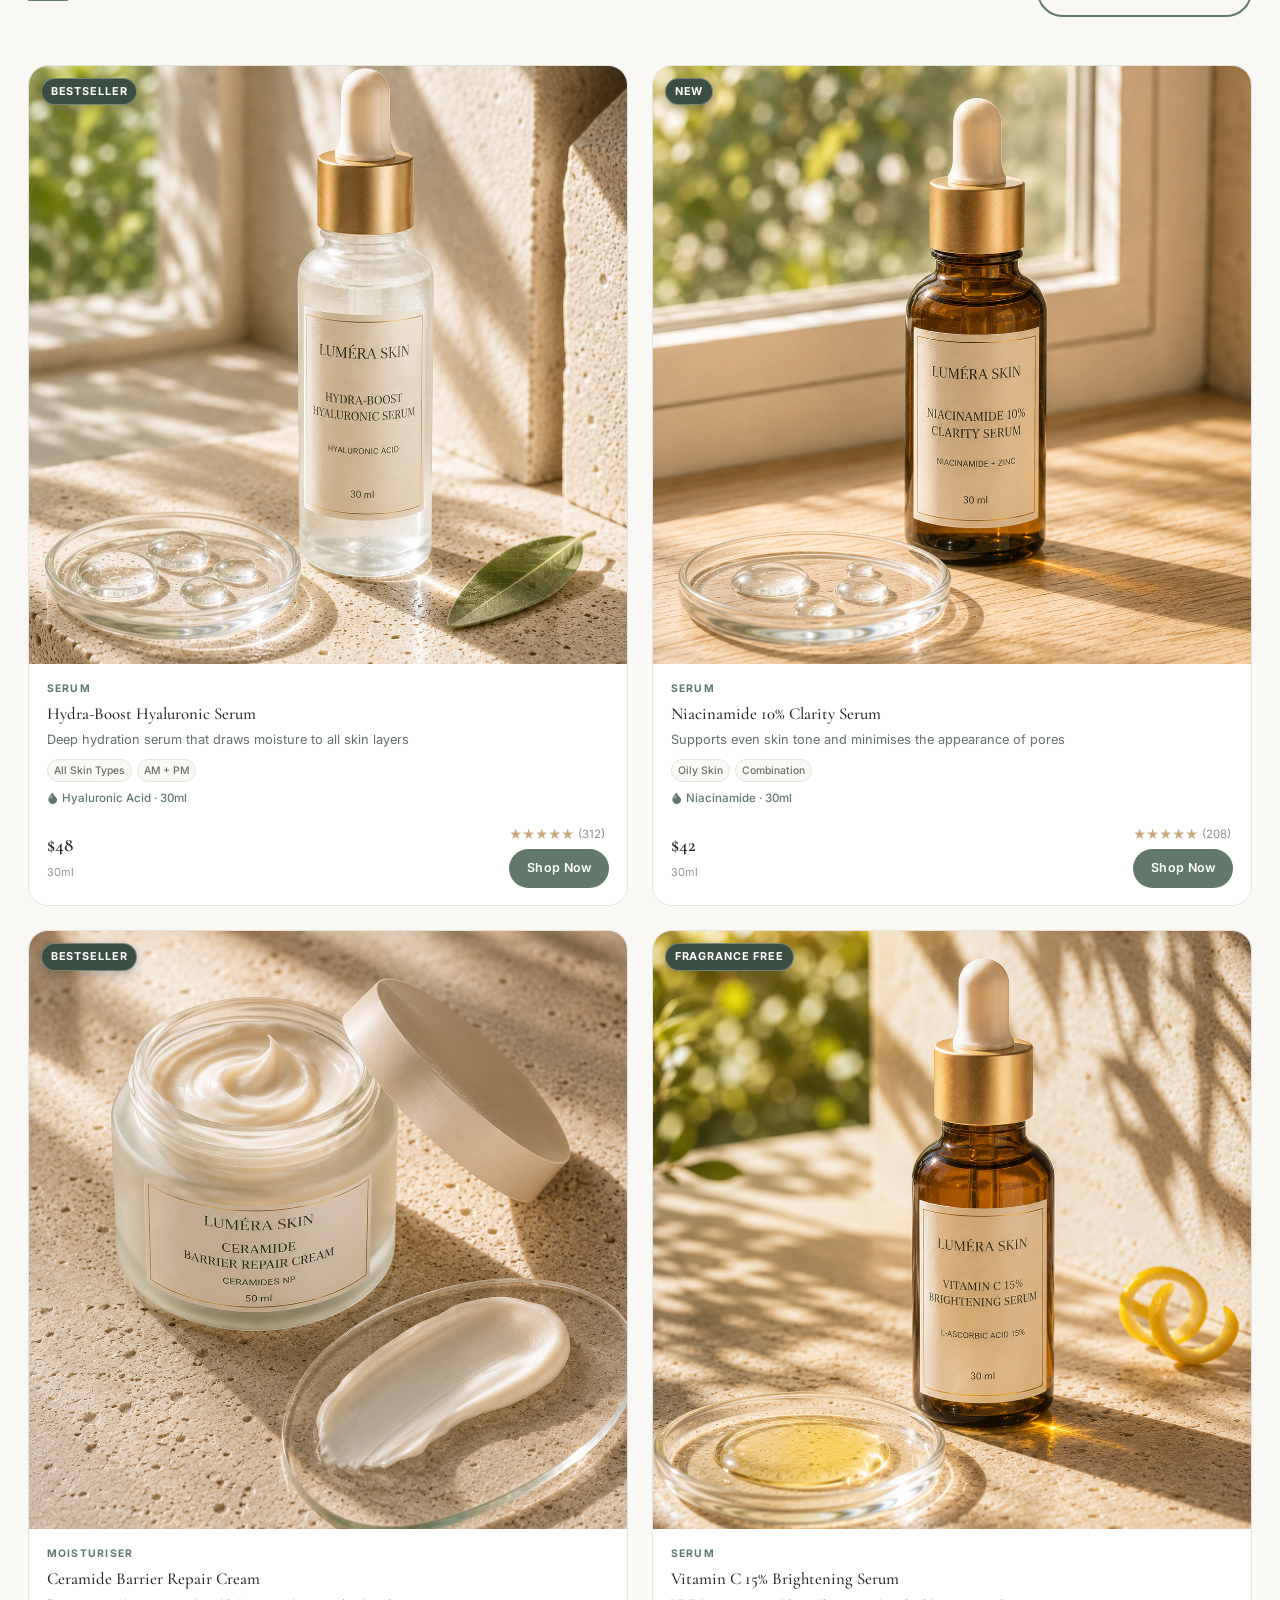
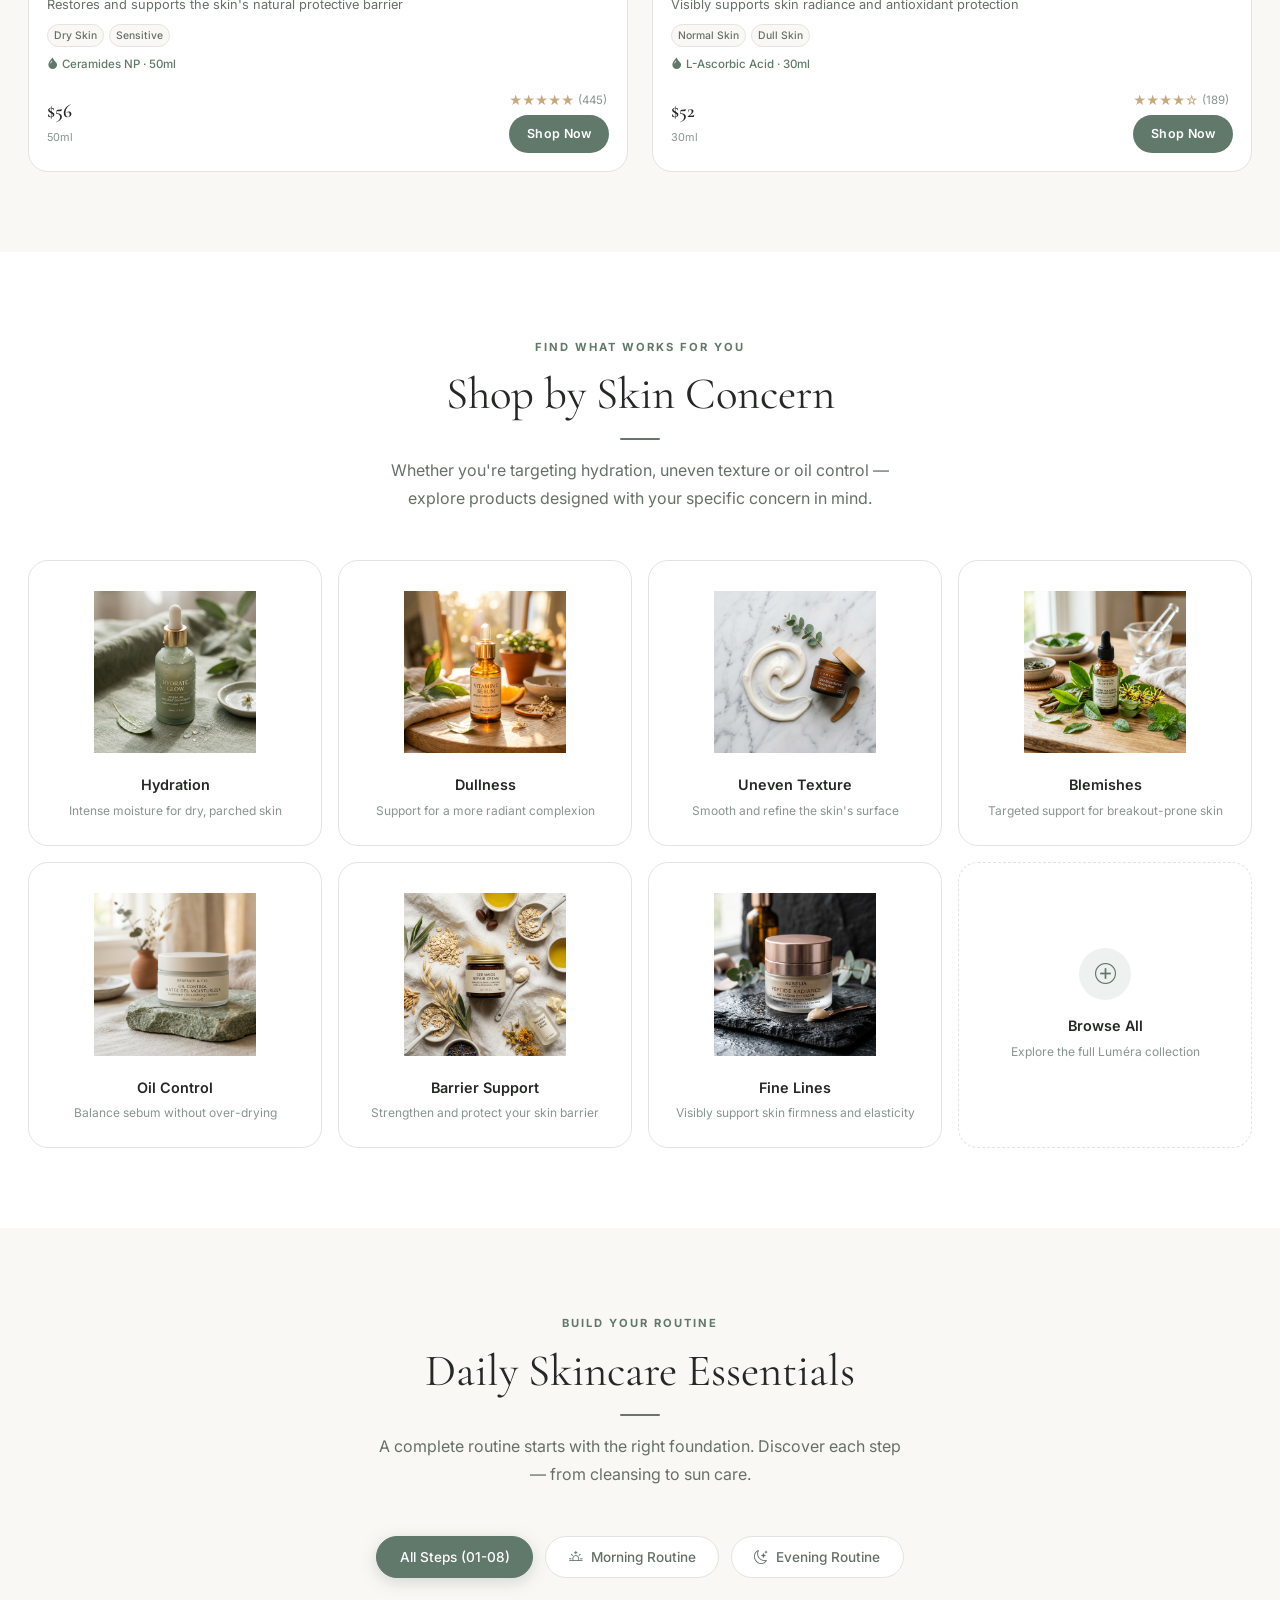
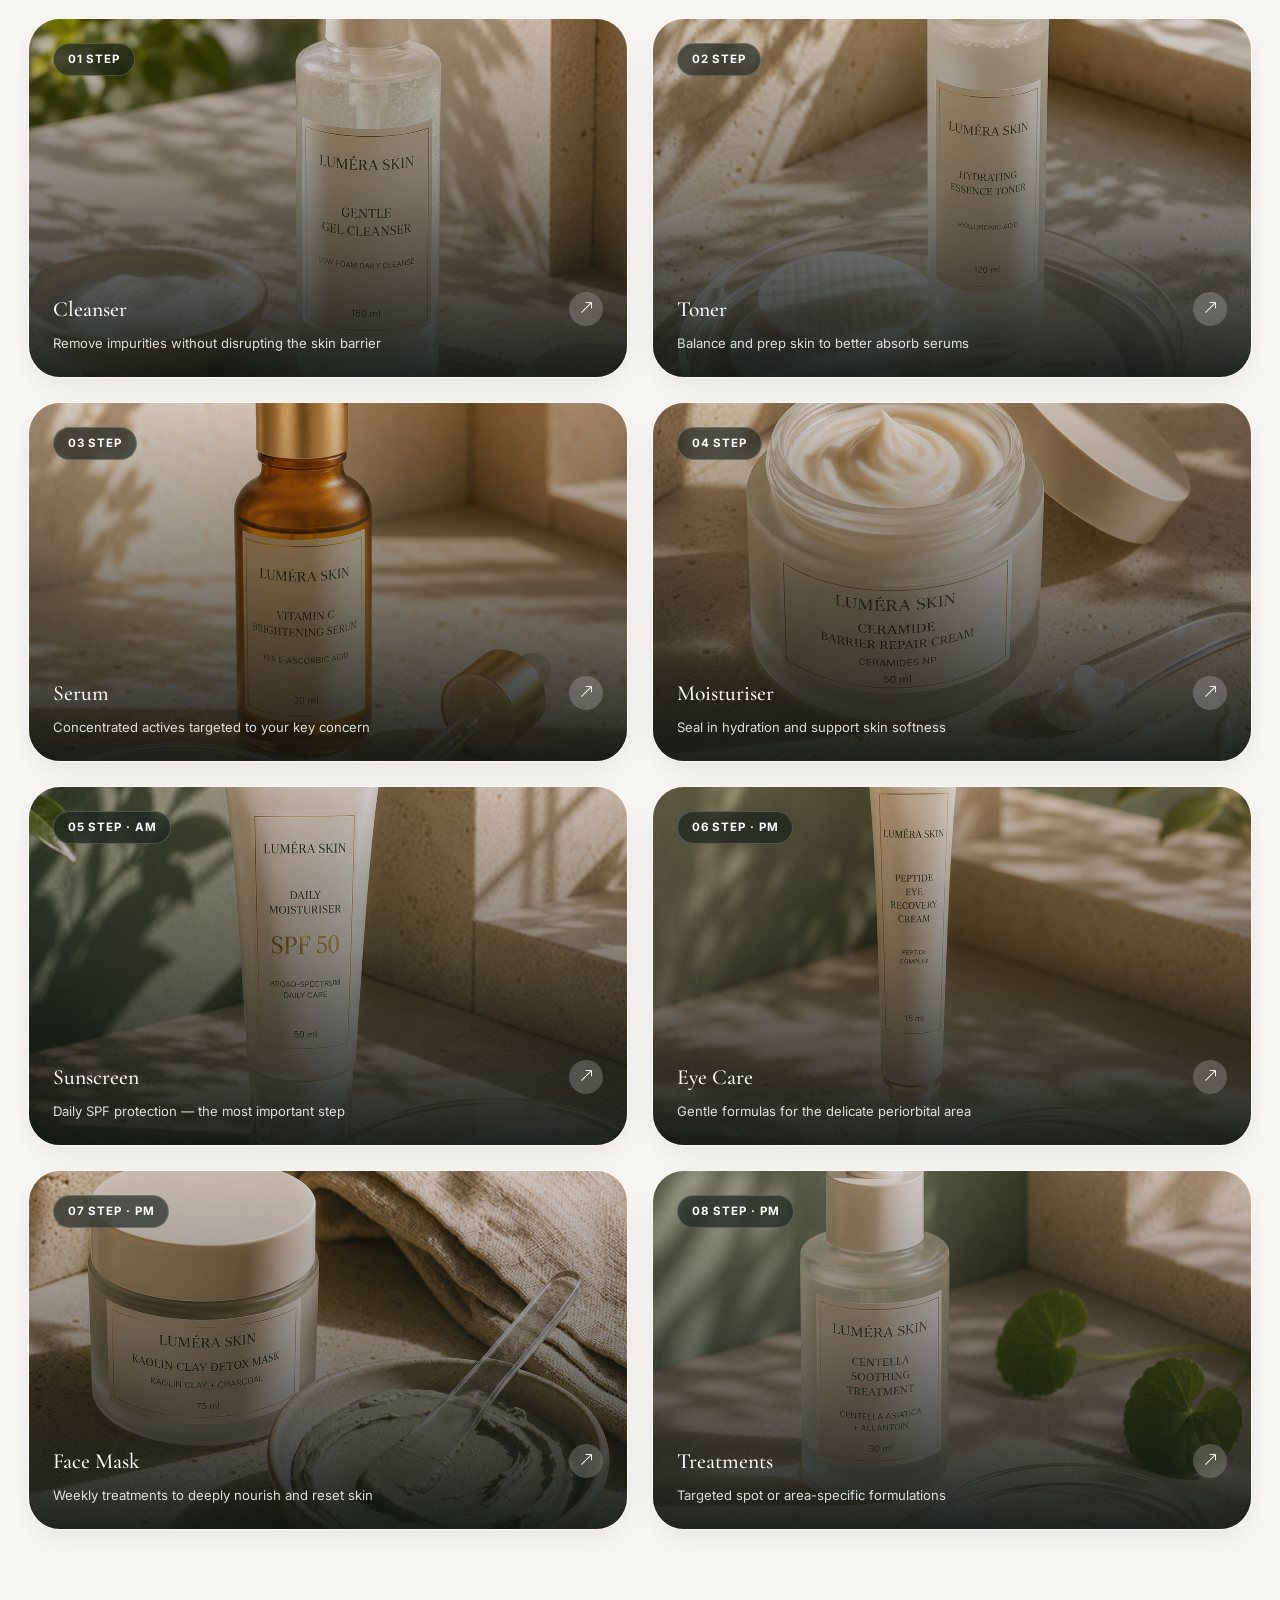
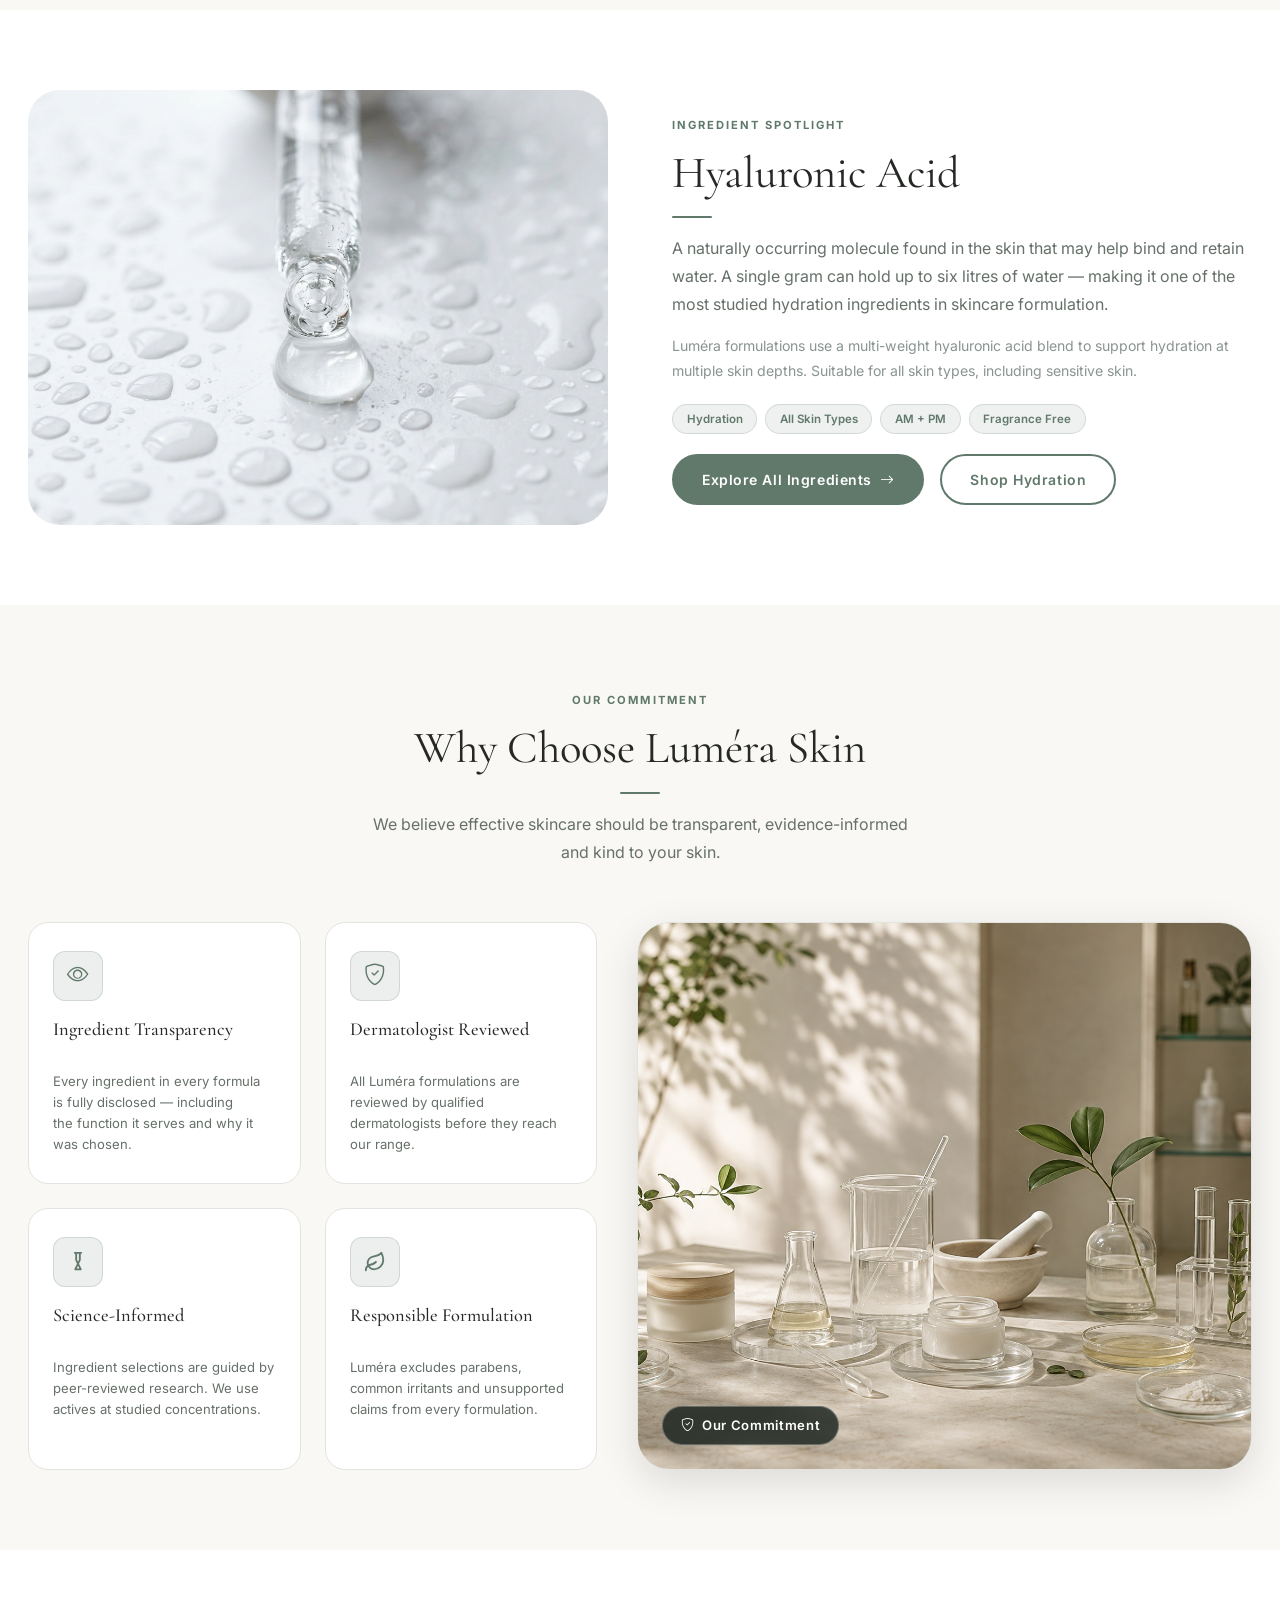
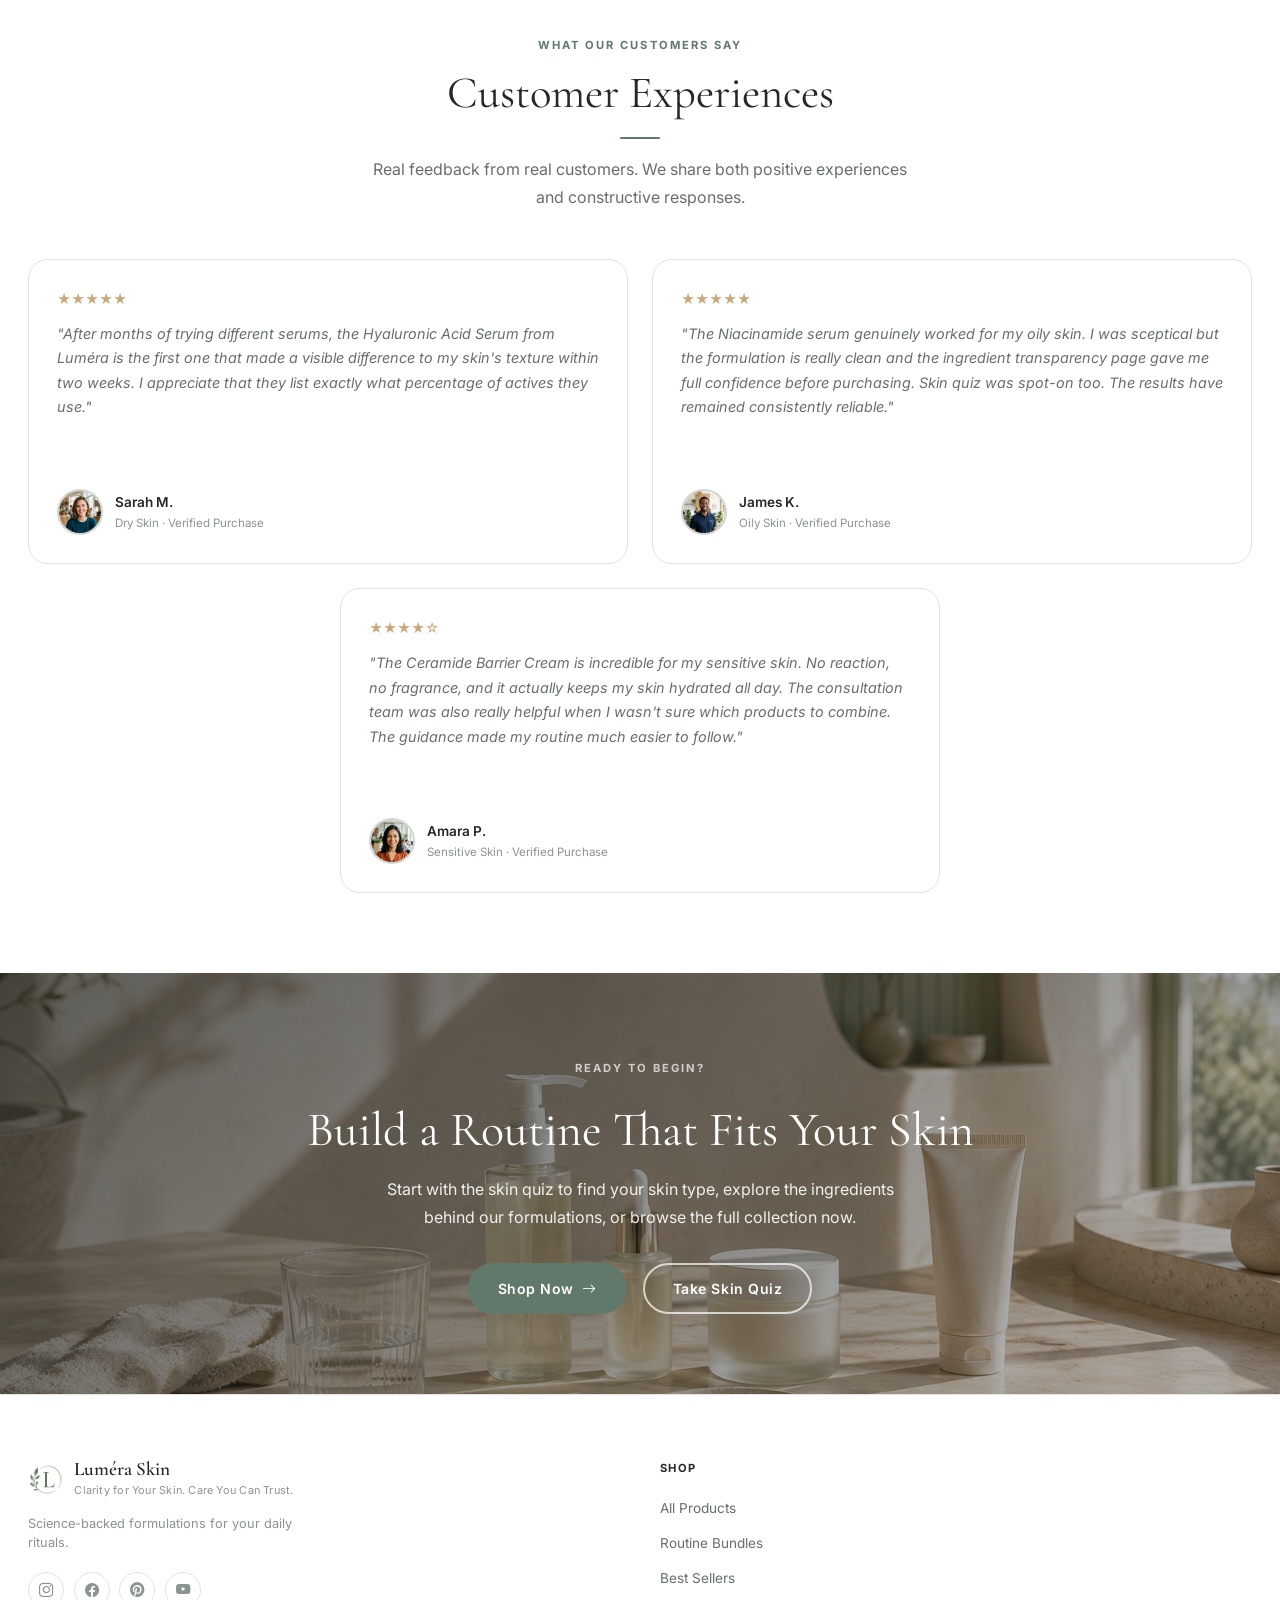
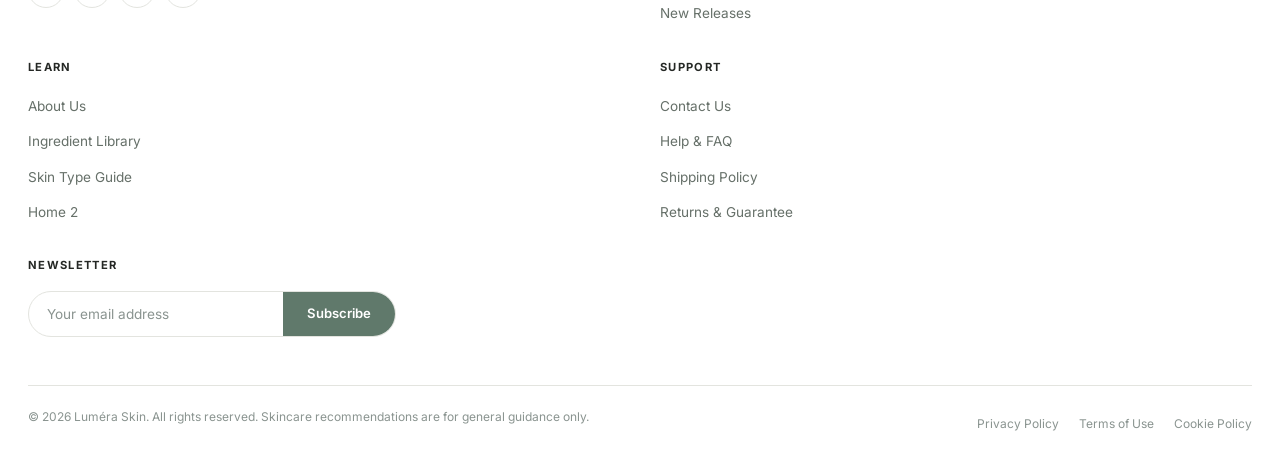
==== commit ac860839: "changes committed" ====
--- a/index.html
+++ b/index.html
@@ -9,6 +9,10 @@
     content="Luméra Skin — Premium skincare products formulated with science-backed ingredients. Discover cleansers, serums, moisturizers, sunscreens and curated bundles for every skin type.">
   <meta name="keywords"
     content="skincare, serum, moisturizer, sunscreen, cleanser, hyaluronic acid, niacinamide, skin type, skin quiz">
+  <!-- Favicon / Browser Icon -->
+  <link rel="icon" type="image/png" href="assets/images/logo.png">
+  <link rel="apple-touch-icon" href="assets/images/logo.png">
+
   <link rel="canonical" href="https://lumeraskin.com/">
 
   <!-- Bootstrap 5 -->
@@ -713,21 +717,26 @@
 
     .concern-img-wrap {
       width: 100%;
-      height: 125px;
+      height: 175px;
       border-radius: var(--radius-md);
       overflow: hidden;
       margin-bottom: 0.85rem;
+      background: var(--bg-secondary);
+      display: flex;
+      align-items: center;
+      justify-content: center;
+      padding: 0.4rem;
     }
 
     .concern-img-wrap img {
       width: 100%;
       height: 100%;
-      object-fit: cover;
+      object-fit: contain;
       transition: transform 400ms ease;
     }
 
     .concern-card:hover .concern-img-wrap img {
-      transform: scale(1.08);
+      transform: scale(1.05);
     }
 
     .concern-icon {
@@ -1336,15 +1345,44 @@
 
     .quiz-card {
       position: relative;
-      background: linear-gradient(135deg, rgba(22, 32, 27, 0.82) 0%, rgba(14, 20, 17, 0.88) 100%), url('assets/images/personalised_for_you.png') center/cover no-repeat;
+      background: linear-gradient(135deg, rgba(22, 32, 27, 0.90) 0%, rgba(14, 20, 17, 0.94) 100%), url('assets/images/personalised_for_you.png') center/cover no-repeat;
       border: 1px solid rgba(255, 255, 255, 0.25);
       border-radius: var(--radius-xl);
       padding: 2.5rem;
       max-width: 640px;
       margin: 0 auto;
-      box-shadow: 0 16px 50px rgba(0, 0, 0, 0.25);
+      box-shadow: 0 16px 50px rgba(0, 0, 0, 0.35);
       color: #ffffff;
       overflow: hidden;
+    }
+
+    .quiz-card h3,
+    .quiz-card h4,
+    .quiz-card .quiz-question {
+      color: #ffffff !important;
+    }
+
+    .quiz-card .section-label {
+      color: #a8d5ba !important;
+      font-size: 0.8rem;
+      font-weight: 700;
+      letter-spacing: 0.1em;
+      text-transform: uppercase;
+      display: block;
+      margin-bottom: 0.35rem;
+    }
+
+    .quiz-card h3 {
+      font-family: var(--font-display);
+      font-size: 1.85rem;
+      font-weight: 600;
+      margin-bottom: 0.75rem;
+      text-shadow: 0 2px 8px rgba(0, 0, 0, 0.4);
+    }
+
+    .quiz-card p {
+      color: rgba(255, 255, 255, 0.92) !important;
+      line-height: 1.6;
     }
 
     .quiz-progress {
@@ -1459,21 +1497,28 @@
     }
 
     .quiz-result-badge {
-      font-size: 2.5rem;
-      color: var(--color-primary);
-      margin-bottom: 0.75rem;
+      font-size: 2.8rem;
+      color: #a8d5ba;
+      margin-bottom: 0.5rem;
+      filter: drop-shadow(0 2px 8px rgba(0, 0, 0, 0.4));
     }
 
     .quiz-result-products {
       margin: 1.5rem 0;
+      padding: 1.25rem 1.5rem;
+      background: rgba(255, 255, 255, 0.08);
+      backdrop-filter: blur(8px);
+      -webkit-backdrop-filter: blur(8px);
+      border: 1px solid rgba(255, 255, 255, 0.18);
+      border-radius: var(--radius-lg);
       text-align: left;
     }
 
     .quiz-result-subtitle {
-      font-size: 0.8rem;
-      color: var(--text-muted);
+      font-size: 0.82rem;
+      color: #a8d5ba !important;
       margin-bottom: 0.75rem;
-      font-weight: 600;
+      font-weight: 700;
       text-transform: uppercase;
       letter-spacing: 0.08em;
     }
@@ -1483,15 +1528,23 @@
       padding: 0;
       display: flex;
       flex-direction: column;
-      gap: 0.5rem;
+      gap: 0.6rem;
     }
 
     .quiz-result-list li {
       display: flex;
       align-items: center;
-      gap: 0.5rem;
-      font-size: 0.88rem;
-      color: var(--text-body);
+      gap: 0.6rem;
+      font-size: 0.92rem;
+      color: #ffffff !important;
+      font-weight: 500;
+    }
+
+    .quiz-result-list li i,
+    .quiz-card .text-primary-brand {
+      color: #a8d5ba !important;
+      font-size: 1.05rem;
+      flex-shrink: 0;
     }
 
     .quiz-result-actions {
@@ -1502,19 +1555,50 @@
       margin-top: 1.5rem;
     }
 
+    .quiz-card .btn-primary-brand {
+      background: #ffffff;
+      color: #142019 !important;
+      border-color: #ffffff;
+      font-weight: 700;
+      box-shadow: 0 4px 16px rgba(0, 0, 0, 0.2);
+    }
+
+    .quiz-card .btn-primary-brand:hover {
+      background: #e4eee8;
+      border-color: #e4eee8;
+      color: #0c140f !important;
+      transform: translateY(-2px);
+      box-shadow: 0 6px 20px rgba(0, 0, 0, 0.3);
+    }
+
+    .quiz-card .btn-outline-brand {
+      background: rgba(255, 255, 255, 0.12);
+      color: #ffffff !important;
+      border: 1.5px solid rgba(255, 255, 255, 0.6);
+      backdrop-filter: blur(4px);
+    }
+
+    .quiz-card .btn-outline-brand:hover {
+      background: #ffffff;
+      color: #142019 !important;
+      border-color: #ffffff;
+      transform: translateY(-2px);
+    }
+
     .quiz-restart {
       background: none;
       border: none;
-      color: var(--text-muted);
-      font-size: 0.78rem;
+      color: rgba(255, 255, 255, 0.8);
+      font-size: 0.82rem;
       cursor: pointer;
       text-decoration: underline;
-      margin-top: 1rem;
+      margin-top: 1.25rem;
       font-family: var(--font-body);
+      transition: color var(--transition-fast);
     }
 
     .quiz-restart:hover {
-      color: var(--color-primary);
+      color: #ffffff;
     }
 
     @media (max-width: 576px) {
--- a/css/header.css
+++ b/css/header.css
@@ -292,13 +292,34 @@
   padding-top: 1rem;
 }
 
-/* ---- Responsive Breakpoints: Hamburger Drawer Nav on iPad Pro & Tablet View (max-width: 1366px) ---- */
-@media (max-width: 1366px) {
+/* ---- Intermediate Desktop Viewports (992px – 1199px) ---- */
+@media (min-width: 992px) and (max-width: 1199.98px) {
+  .navbar-inner {
+    padding: 0 16px;
+    gap: 0.5rem;
+  }
+
+  .navbar-nav-center {
+    gap: 0.15rem;
+  }
+
+  .navbar-nav-center .nav-link {
+    padding: 0.4rem 0.5rem;
+    font-size: 0.78rem;
+  }
+
+  .navbar-brand-tagline {
+    display: none;
+  }
+}
+
+/* ---- Responsive Breakpoints: Hamburger Drawer Nav on Mobile & Tablet View (max-width: 991.98px) ---- */
+@media (max-width: 991.98px) {
   .navbar-inner {
     display: flex;
     justify-content: space-between;
     align-items: center;
-    padding: 0 24px;
+    padding: 0 20px;
   }
 
   .navbar-nav-center {
--- a/css/rtl.css
+++ b/css/rtl.css
@@ -98,7 +98,7 @@
 
 /* Use the compact navigation through 1024px. The full RTL navigation and
    utility group cannot fit safely at iPad Pro / small-laptop widths. */
-@media (max-width: 1100px) {
+@media (max-width: 991.98px) {
   [dir="rtl"] .navbar-inner {
     position: relative;
     display: flex;
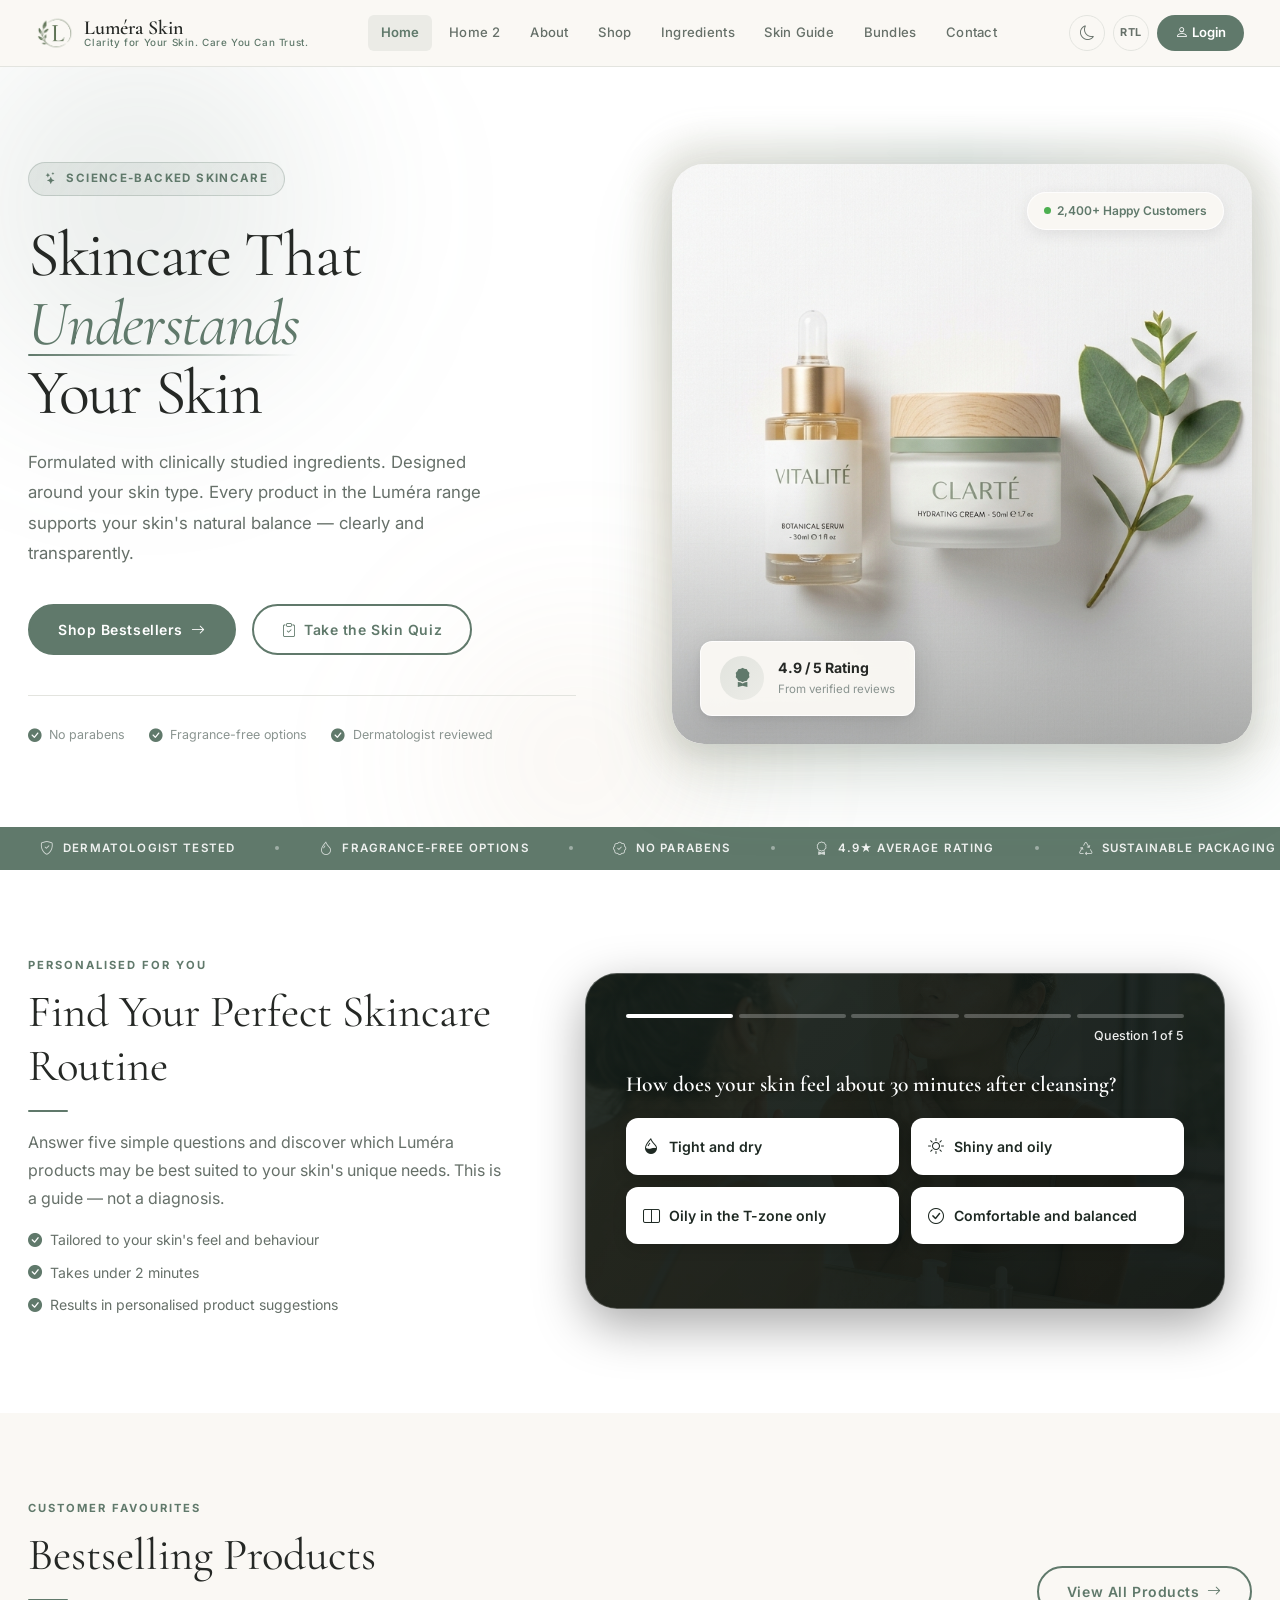
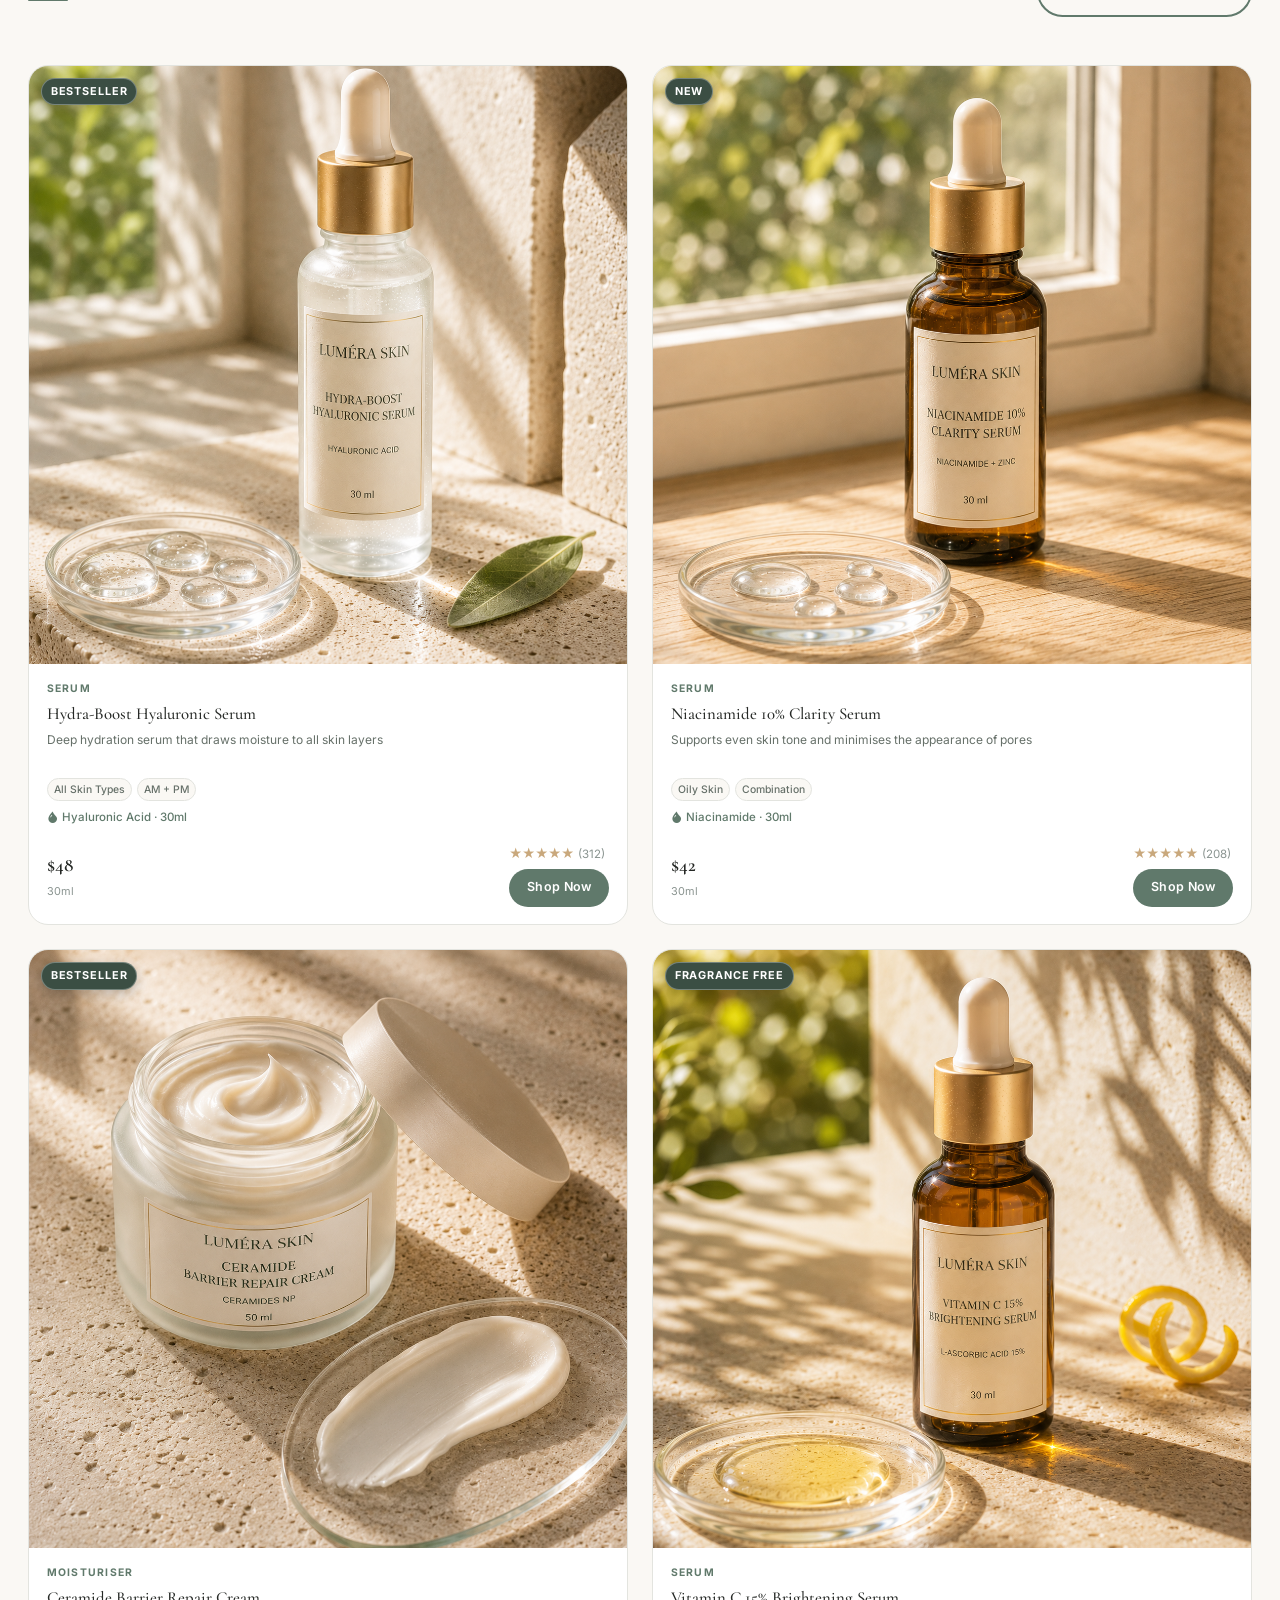
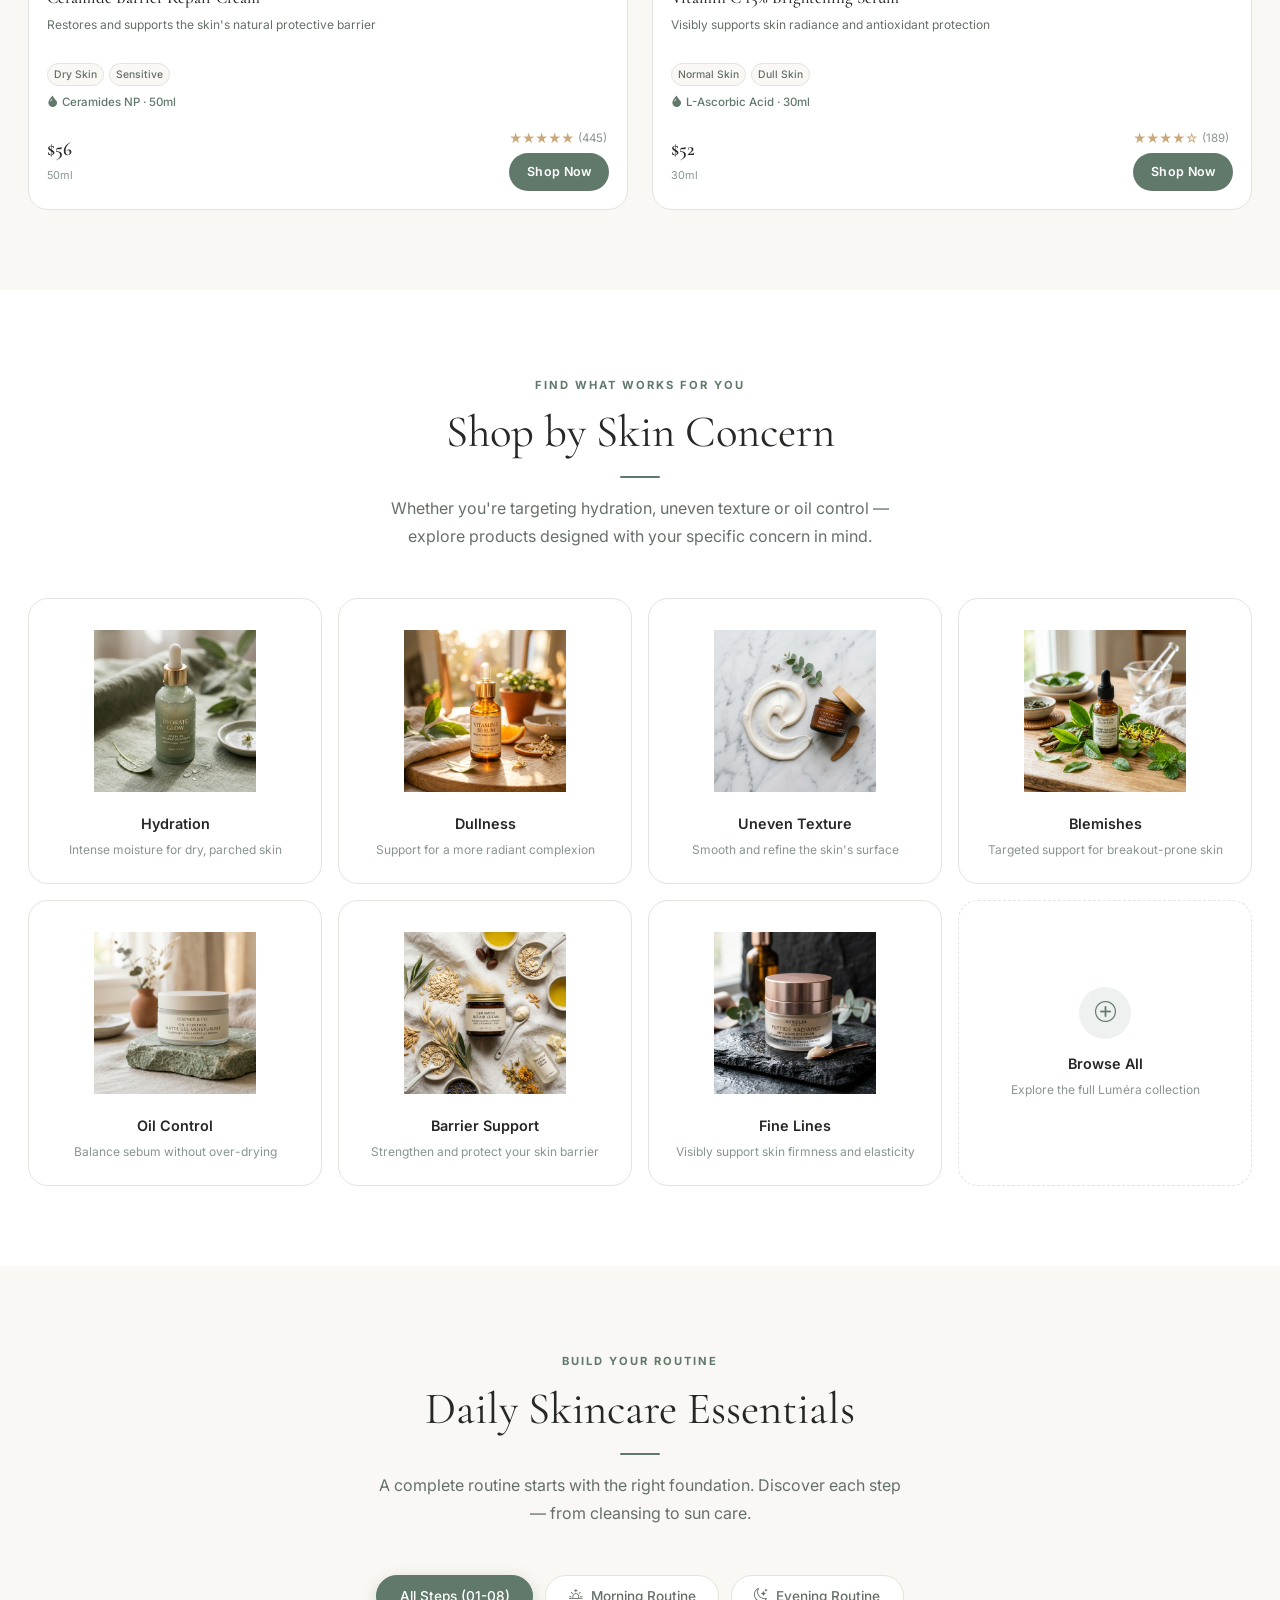
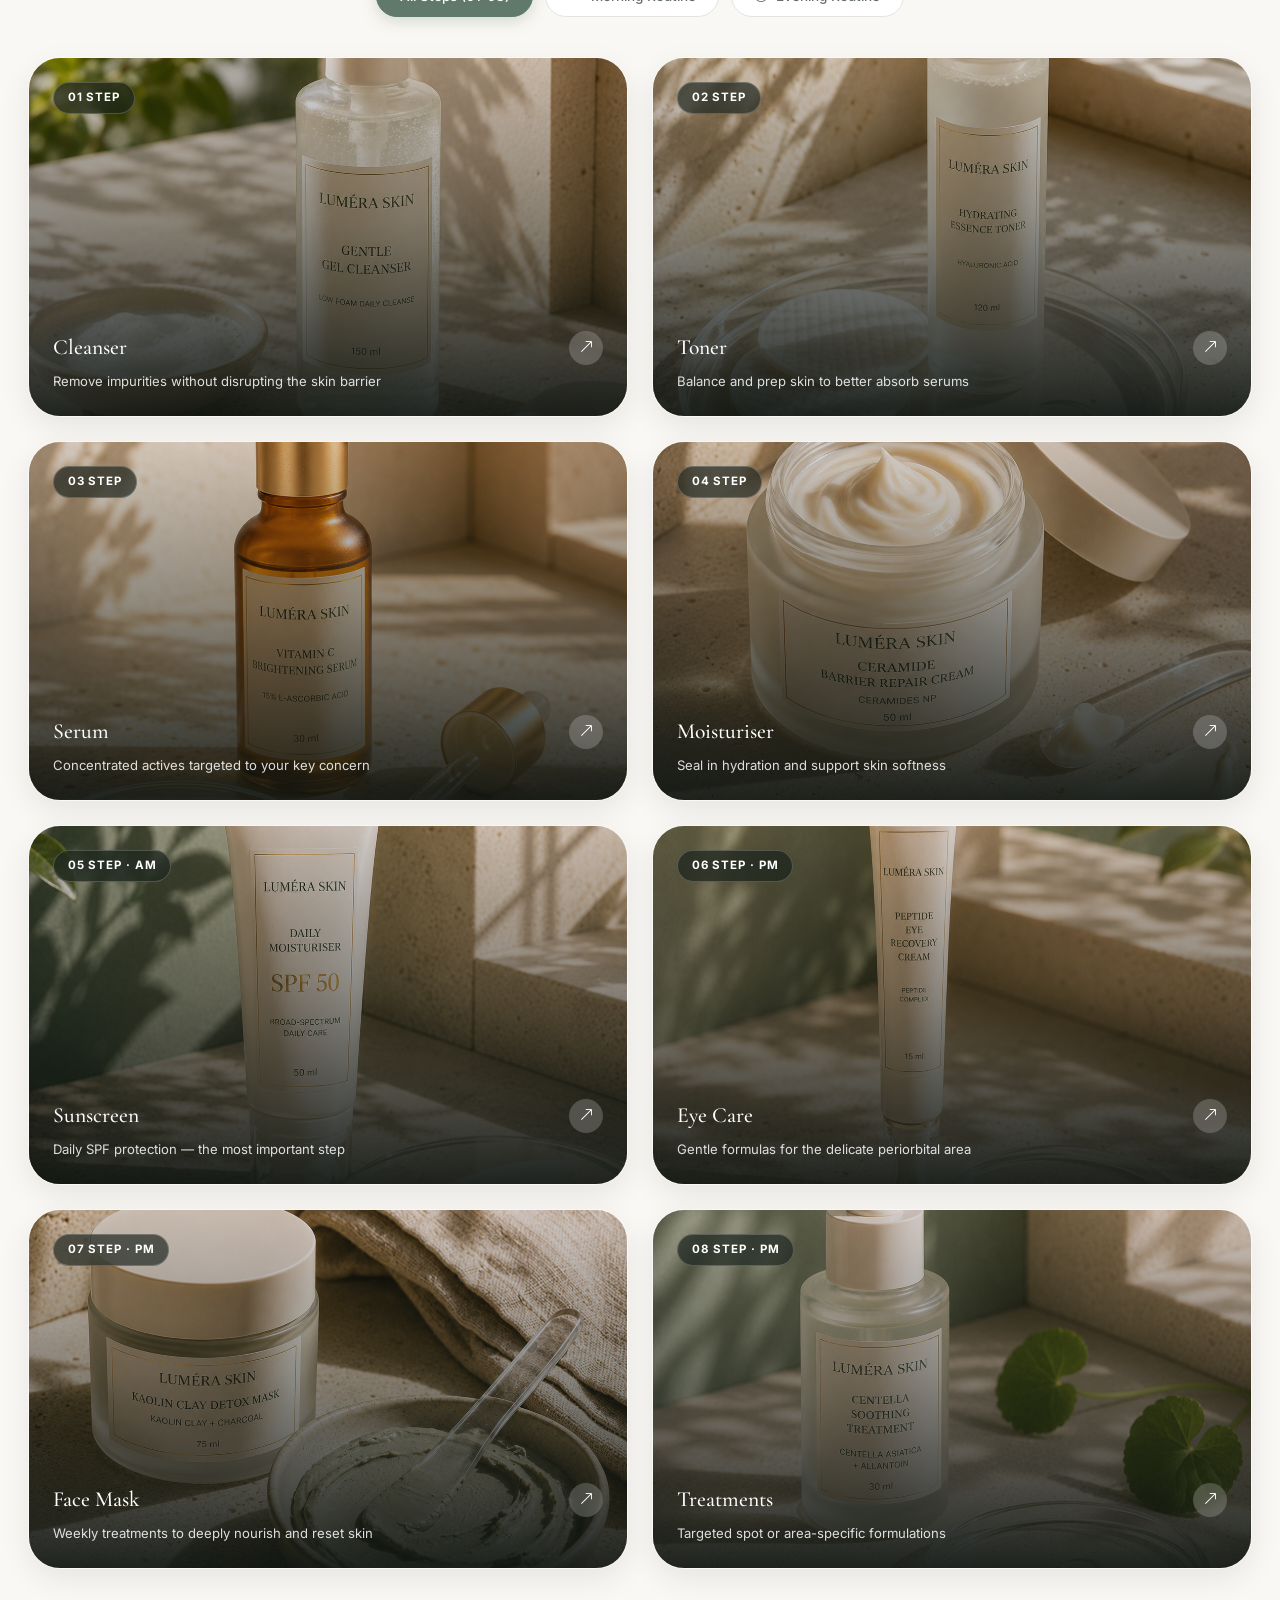
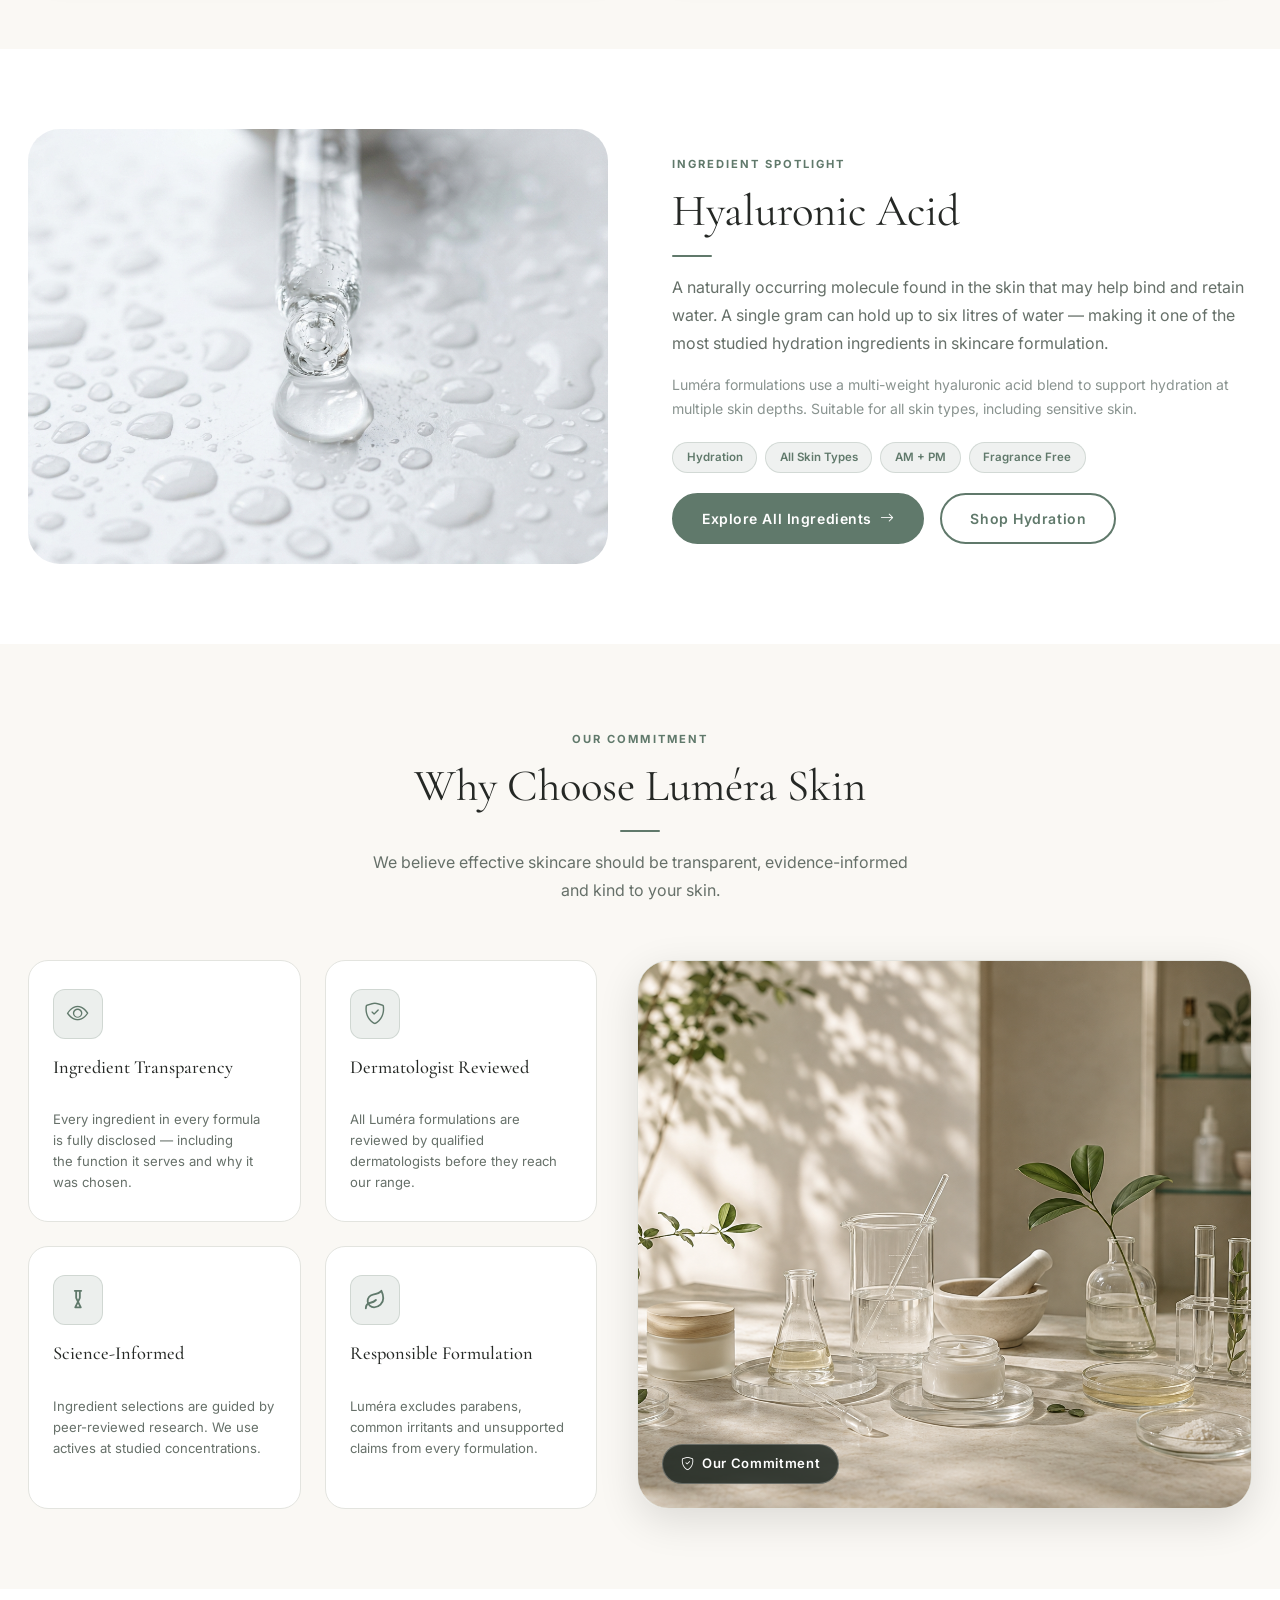
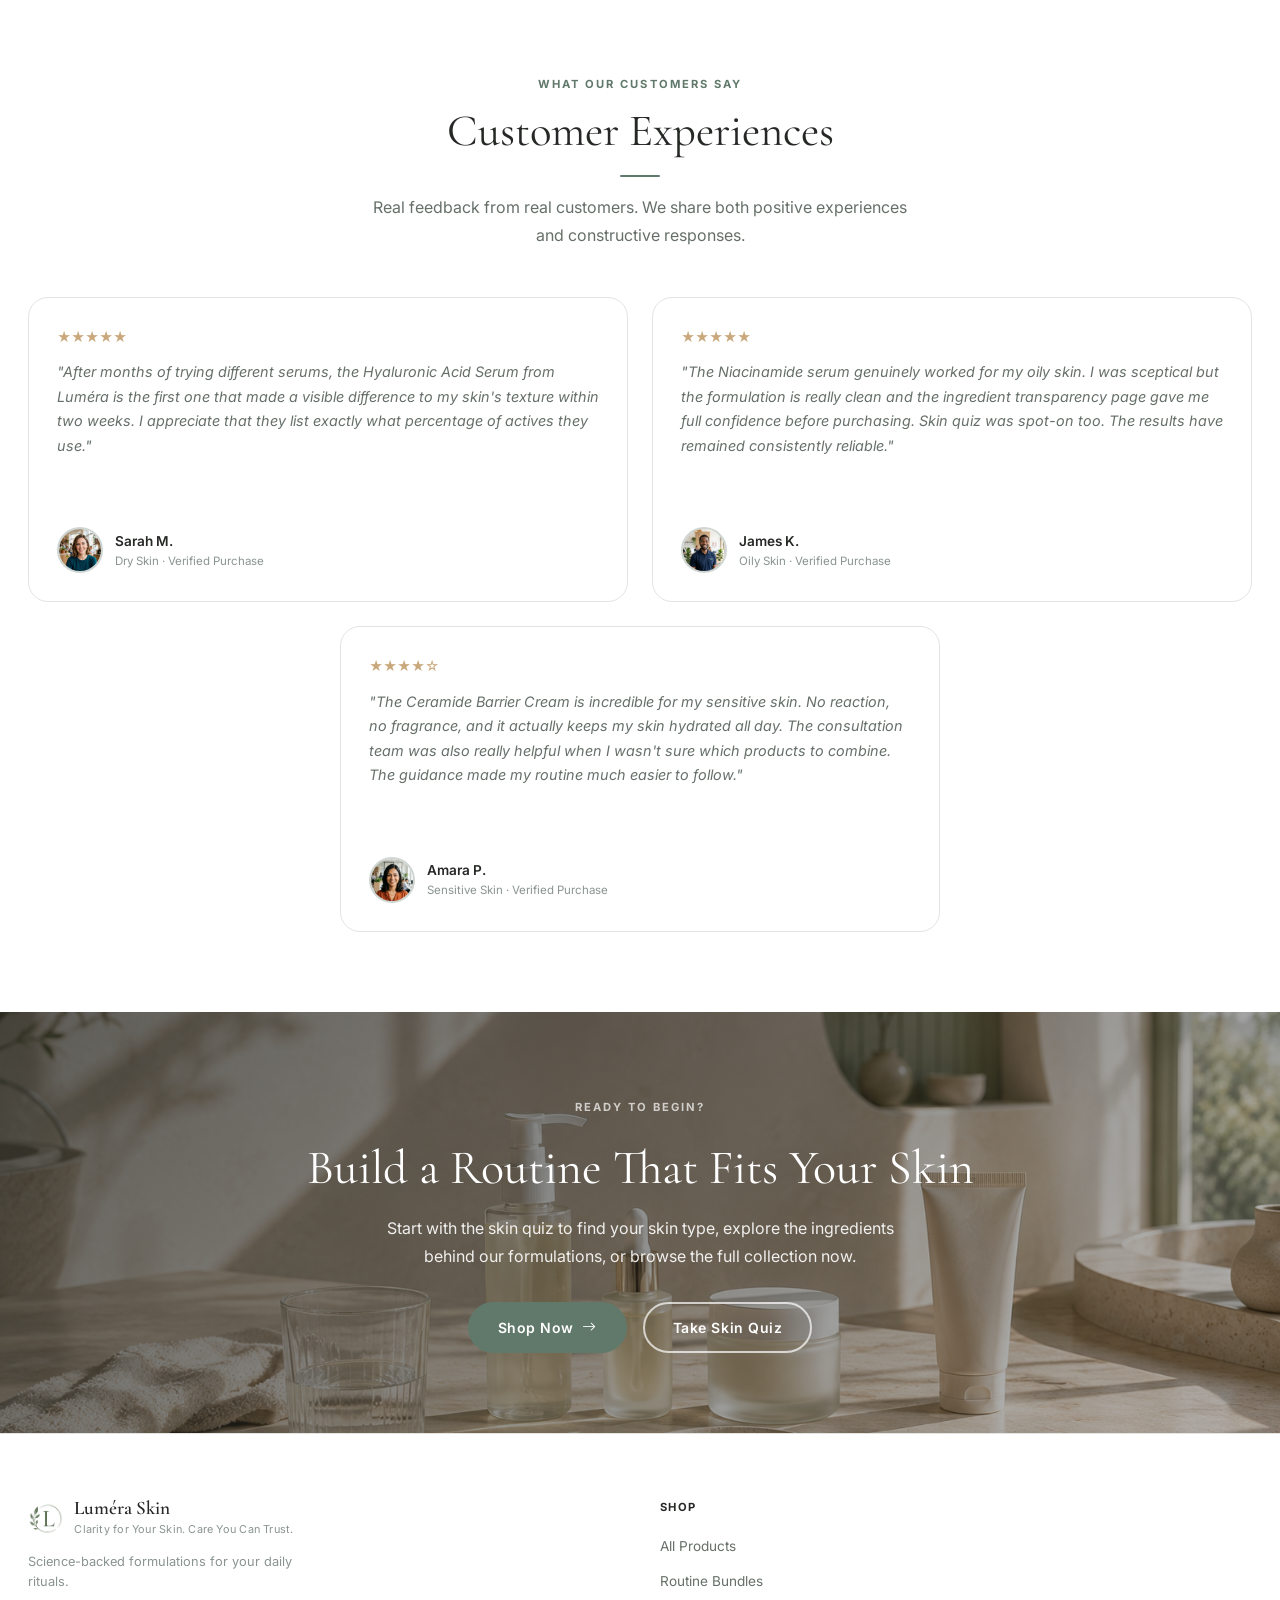
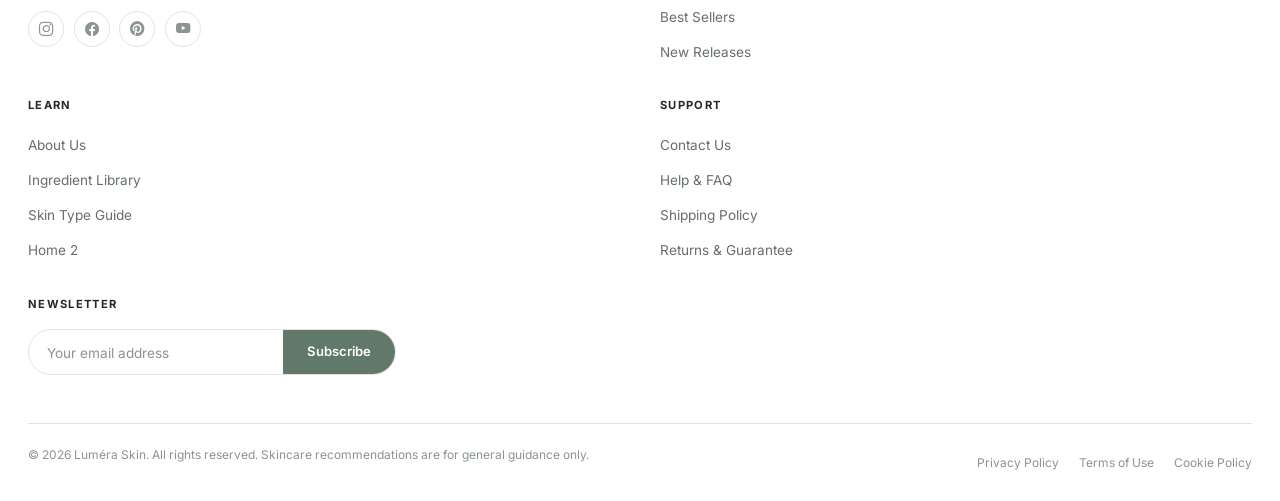
==== commit 1284814a: "bugs fixed" ====
--- a/index.html
+++ b/index.html
@@ -1207,6 +1207,8 @@
       border: 1px solid var(--border-color);
       border-radius: var(--radius-lg);
       padding: 1.75rem;
+      display: flex;
+      flex-direction: column;
       transition: all var(--transition-base);
     }
 
@@ -1233,6 +1235,7 @@
       display: flex;
       align-items: center;
       gap: 0.75rem;
+      margin-top: auto;
     }
 
     .testimonial-avatar {
--- a/css/main.css
+++ b/css/main.css
@@ -59,10 +59,12 @@
   --bg-secondary:  #202521;
   --bg-card:       #292F2A;
   --text-heading:  #FAF8F4;
-  --text-body:     #C8CEC9;
-  --text-muted:    #8A9490;
-  --border-color:  #3A4040;
-  --accent:        #8FA79A;
+  --text-body:     #E1E7E2;
+  --text-muted:    #B4BFB8;
+  --border-color:  #56615B;
+  --accent:        #AFC9BB;
+  --color-primary: #AFC9BB;
+  --color-primary-hover: #CAE0D4;
   --color-secondary: #202521;
 }
 
--- a/css/products.css
+++ b/css/products.css
@@ -131,10 +131,11 @@
 }
 
 .product-function {
-  font-size: 0.8rem;
+  font-size: 0.75rem;
   color: var(--text-body);
-  line-height: 1.5;
+  line-height: 1.6;
   margin: 0;
+  min-height: 3.2em;
 }
 
 .product-meta {
@@ -341,4 +342,4 @@
 
 [dir="rtl"] .product-meta {
   justify-content: flex-end;
-}+}
--- a/css/dark-theme.css
+++ b/css/dark-theme.css
@@ -28,6 +28,7 @@
   border-color: var(--border-color);
 }
 [data-theme="dark"] .navbar-brand-name { color: var(--text-heading); }
+[data-theme="dark"] .navbar-brand-tagline { color: var(--text-muted); }
 [data-theme="dark"] .navbar-nav-center .nav-link { color: var(--text-body); }
 [data-theme="dark"] .navbar-nav-center .nav-link:hover { color: var(--accent); }
 [data-theme="dark"] .navbar-nav-center .nav-link.active { color: var(--accent); background: rgba(143,167,154,.12); }
@@ -87,10 +88,12 @@
 [data-theme="dark"] .btn-primary-brand {
   background: var(--accent);
   border-color: var(--accent);
+  color: #142019 !important;
 }
 [data-theme="dark"] .btn-primary-brand:hover {
-  background: #7d9589;
-  border-color: #7d9589;
+  background: var(--color-primary-hover);
+  border-color: var(--color-primary-hover);
+  color: #101a14 !important;
 }
 [data-theme="dark"] .btn-outline-brand {
   border-color: var(--accent);
@@ -100,15 +103,15 @@
   background: var(--accent);
   color: var(--bg-main) !important;
 }
-[data-theme="dark"] .btn-product-cta { background: var(--accent); }
-[data-theme="dark"] .btn-product-cta:hover { background: #7d9589; }
+[data-theme="dark"] .btn-product-cta { background: var(--accent); color: #142019 !important; }
+[data-theme="dark"] .btn-product-cta:hover { background: var(--color-primary-hover); color: #101a14 !important; }
 
 /* ---- Ingredient Cards ---- */
 [data-theme="dark"] .ingredient-card { background: var(--bg-card); border-color: var(--border-color); }
 [data-theme="dark"] .ingredient-card:hover { border-color: rgba(143,167,154,.3); }
 
 /* ---- Skin Type Guide ---- */
-[data-theme="dark"] .skin-type-tab.active { background: var(--accent); border-color: var(--accent); }
+[data-theme="dark"] .skin-type-tab.active { background: var(--accent); border-color: var(--accent); color: #142019; }
 [data-theme="dark"] .skin-type-tab { border-color: var(--border-color); color: var(--text-body); }
 
 /* ---- Bundle Cards ---- */
@@ -148,12 +151,12 @@
 [data-theme="dark"] .radio-option,
 [data-theme="dark"] .check-option { border-color: var(--border-color); color: var(--text-body); background: var(--bg-card); }
 [data-theme="dark"] .radio-option.selected,
-[data-theme="dark"] .check-option.selected { background: var(--accent); border-color: var(--accent); }
+[data-theme="dark"] .check-option.selected { background: var(--accent); border-color: var(--accent); color: #142019; }
 [data-theme="dark"] .newsletter-input-wrap { background: var(--bg-secondary); border-color: var(--border-color); }
-[data-theme="dark"] .newsletter-submit-btn { background: var(--accent); }
-[data-theme="dark"] .newsletter-submit-btn:hover { background: #7d9589; }
-[data-theme="dark"] .btn-form-submit { background: var(--accent); }
-[data-theme="dark"] .btn-form-submit:hover { background: #7d9589; }
+[data-theme="dark"] .newsletter-submit-btn { background: var(--accent); color: #142019; }
+[data-theme="dark"] .newsletter-submit-btn:hover { background: var(--color-primary-hover); color: #101a14; }
+[data-theme="dark"] .btn-form-submit { background: var(--accent); color: #142019; }
+[data-theme="dark"] .btn-form-submit:hover { background: var(--color-primary-hover); color: #101a14; }
 
 /* ---- Auth Pages ---- */
 [data-theme="dark"] .auth-form-panel { background: var(--bg-main); }
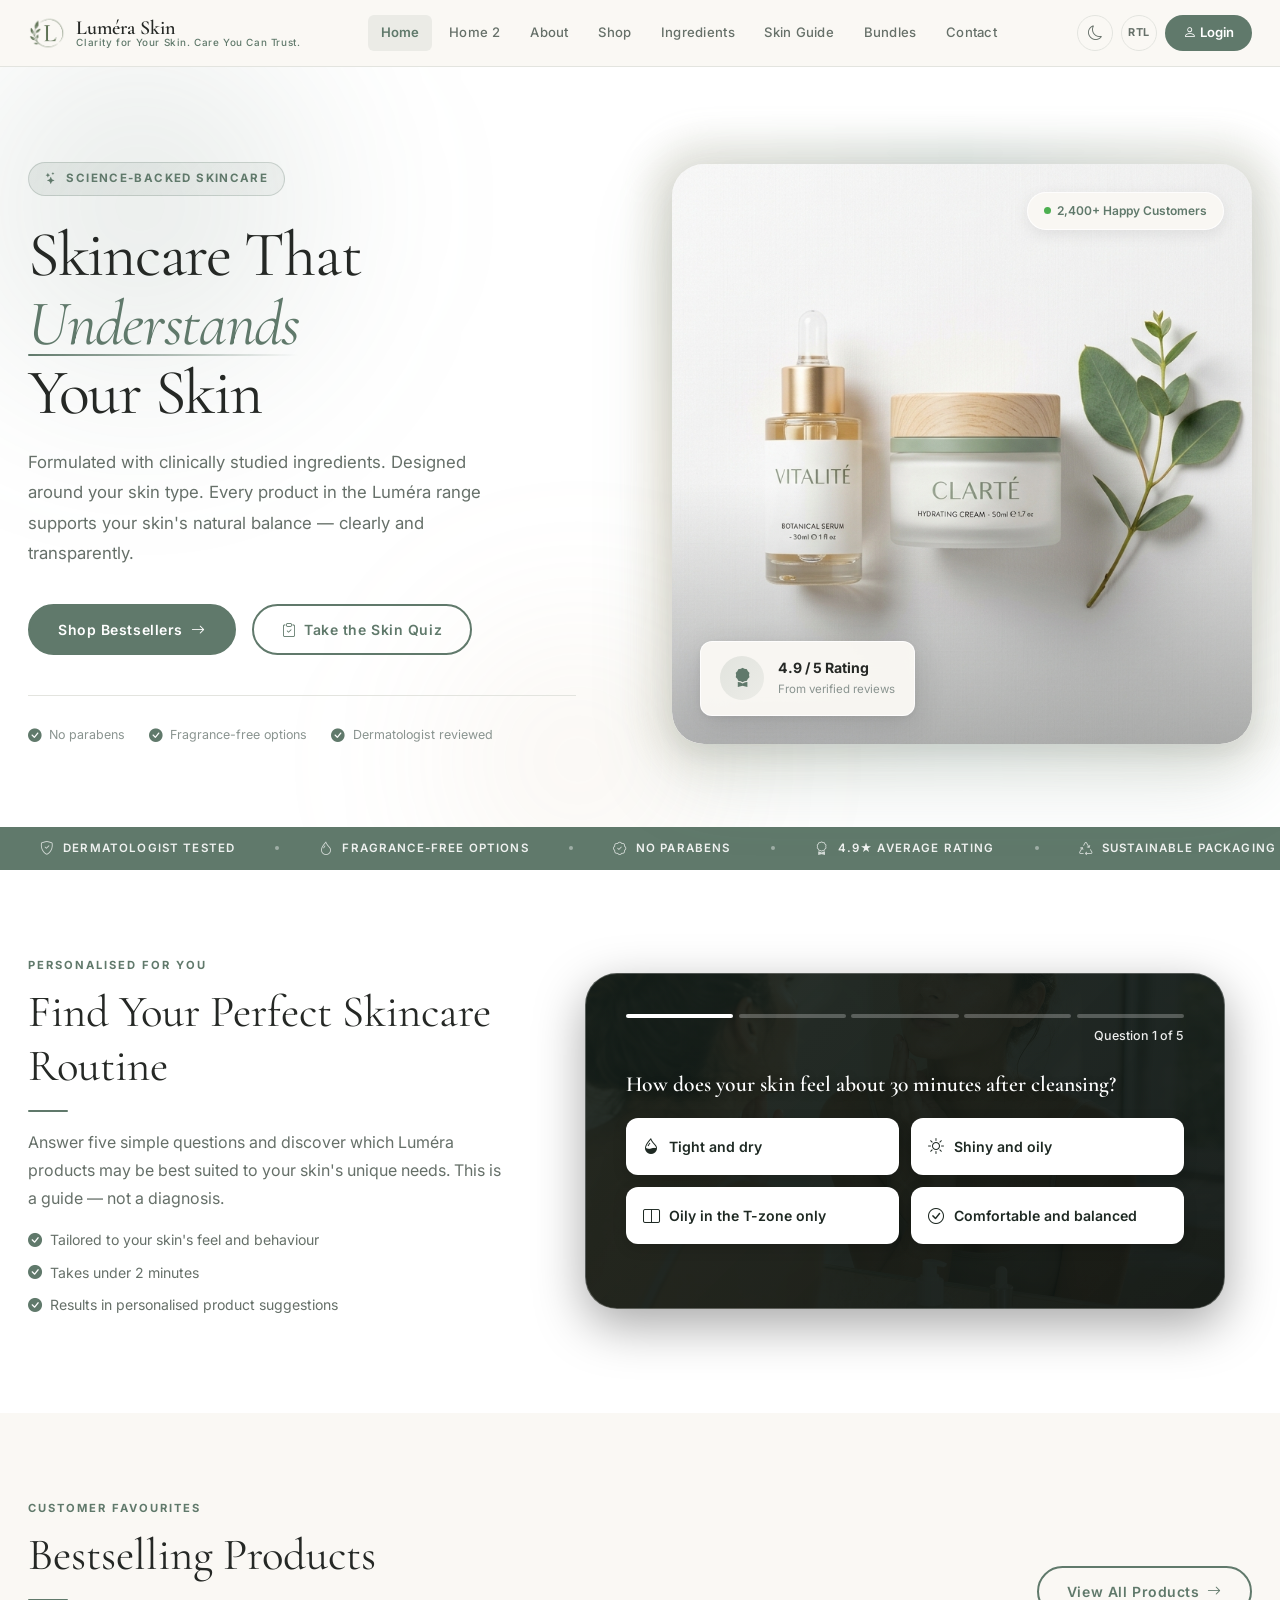
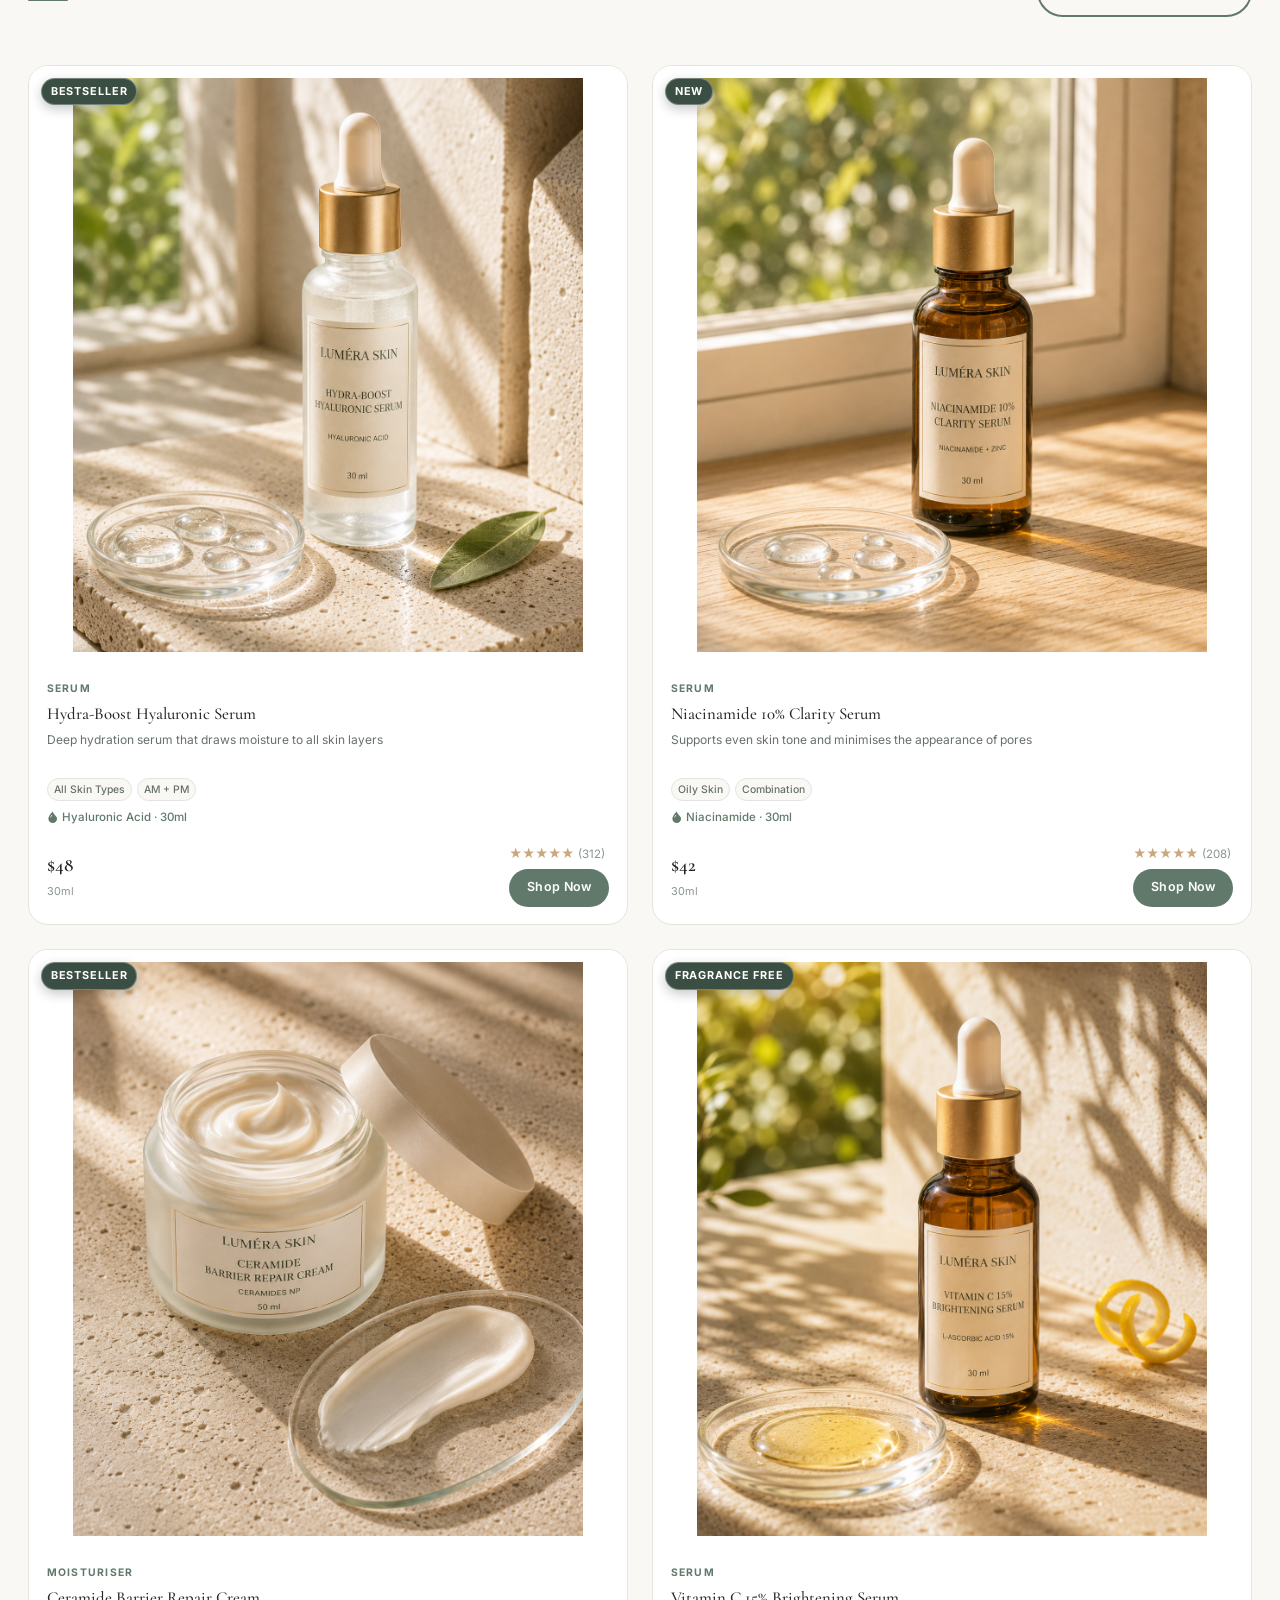
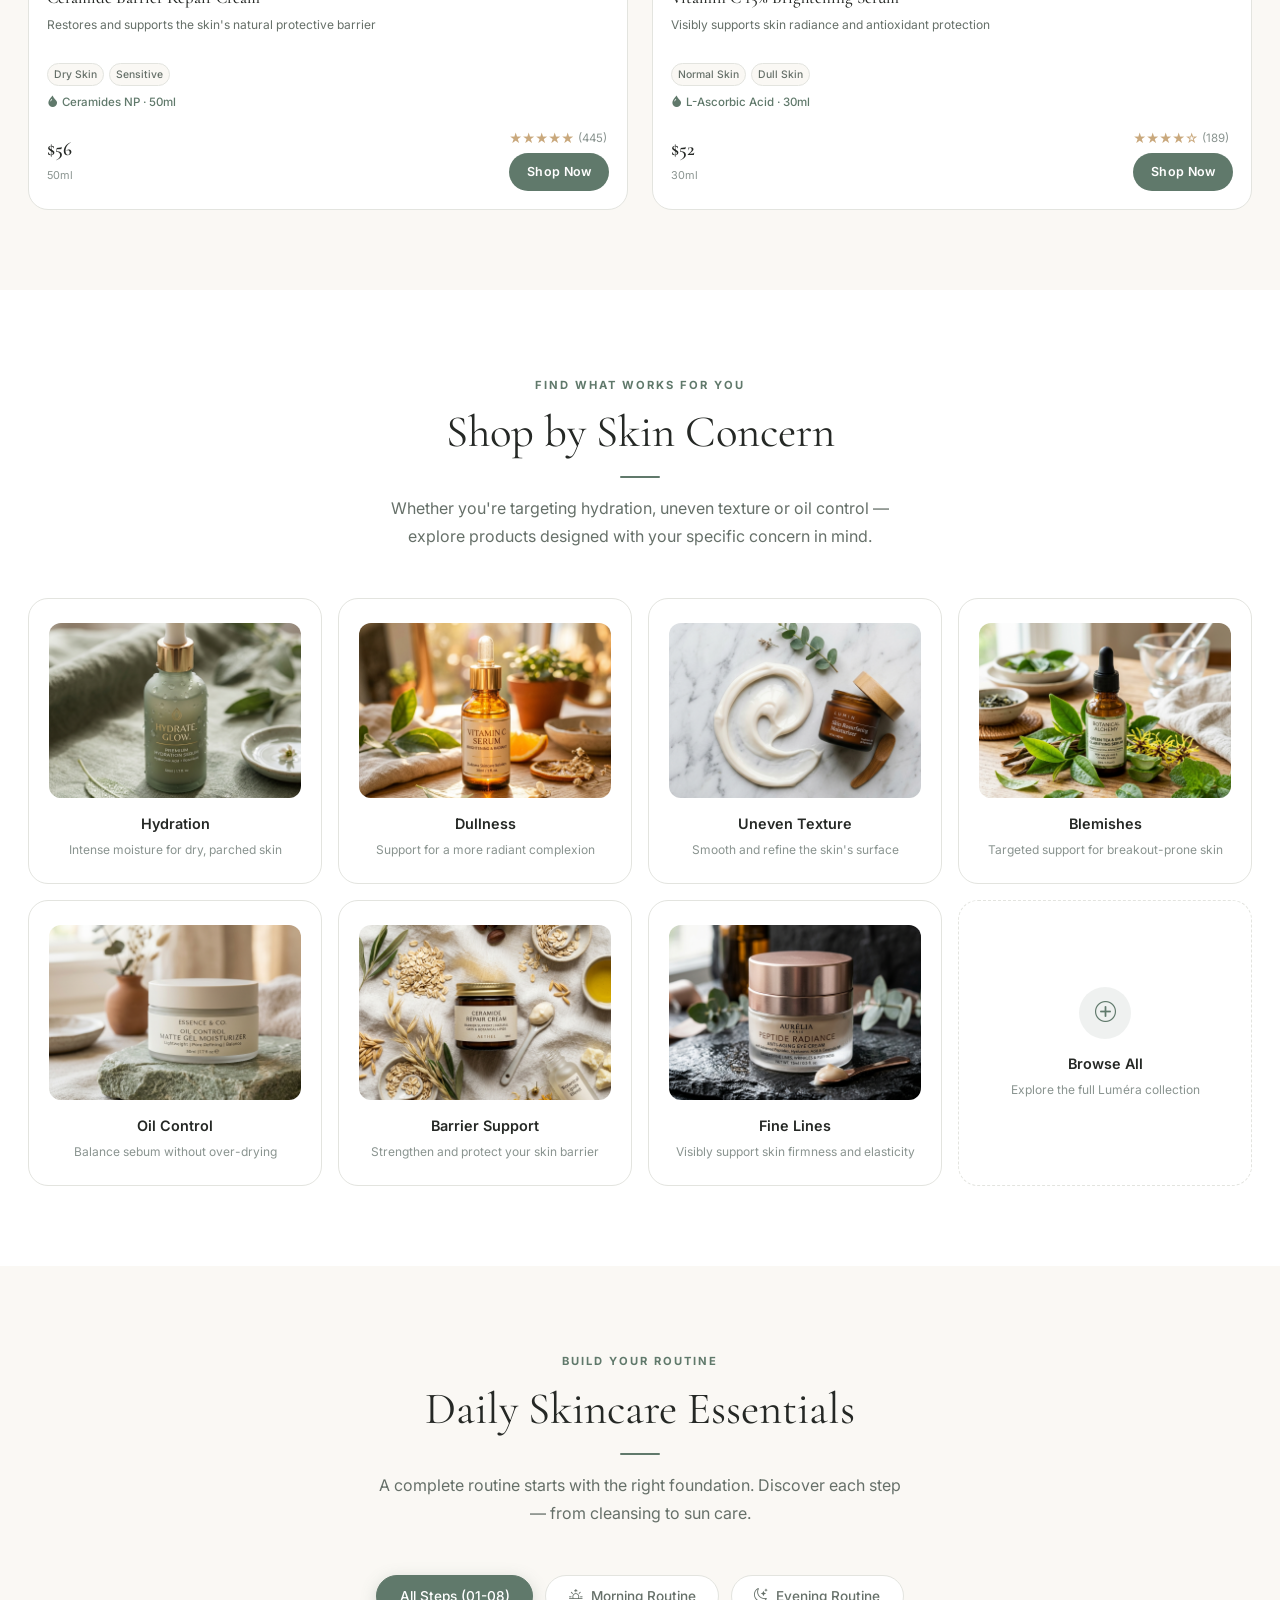
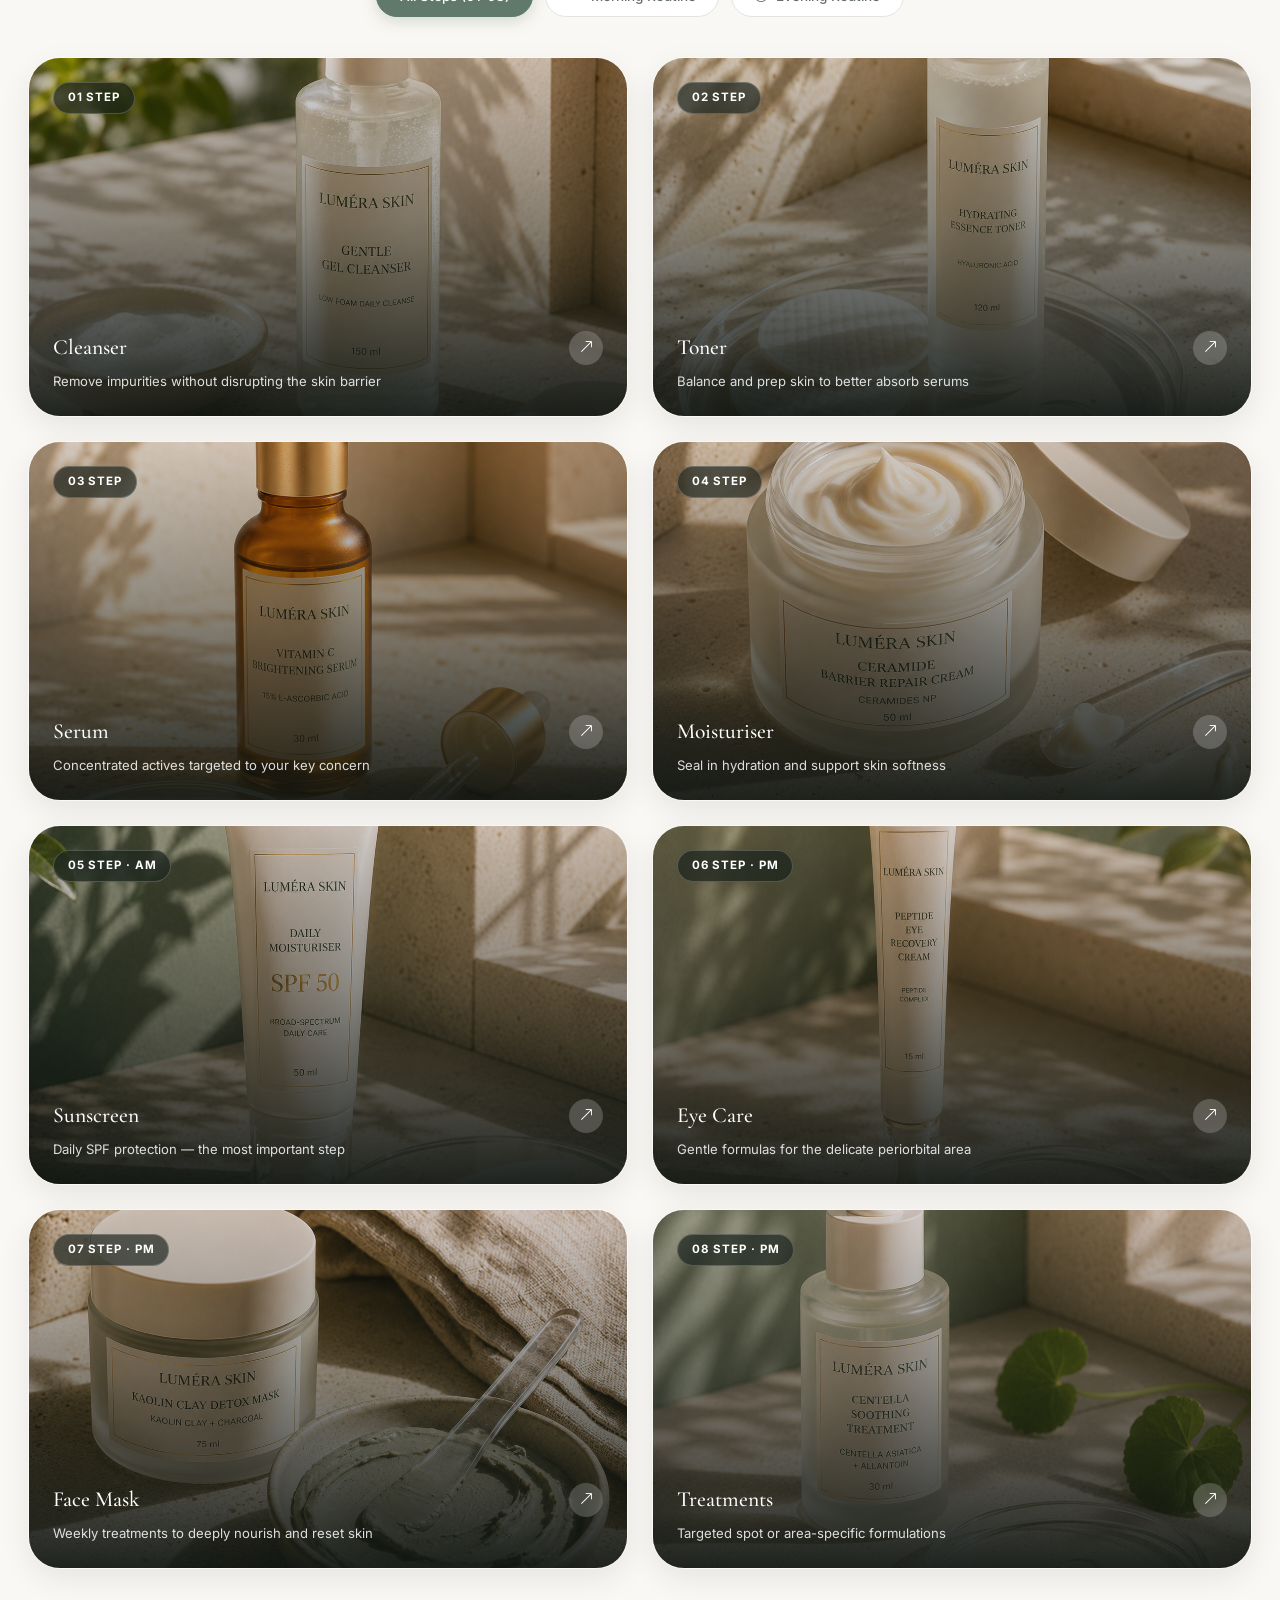
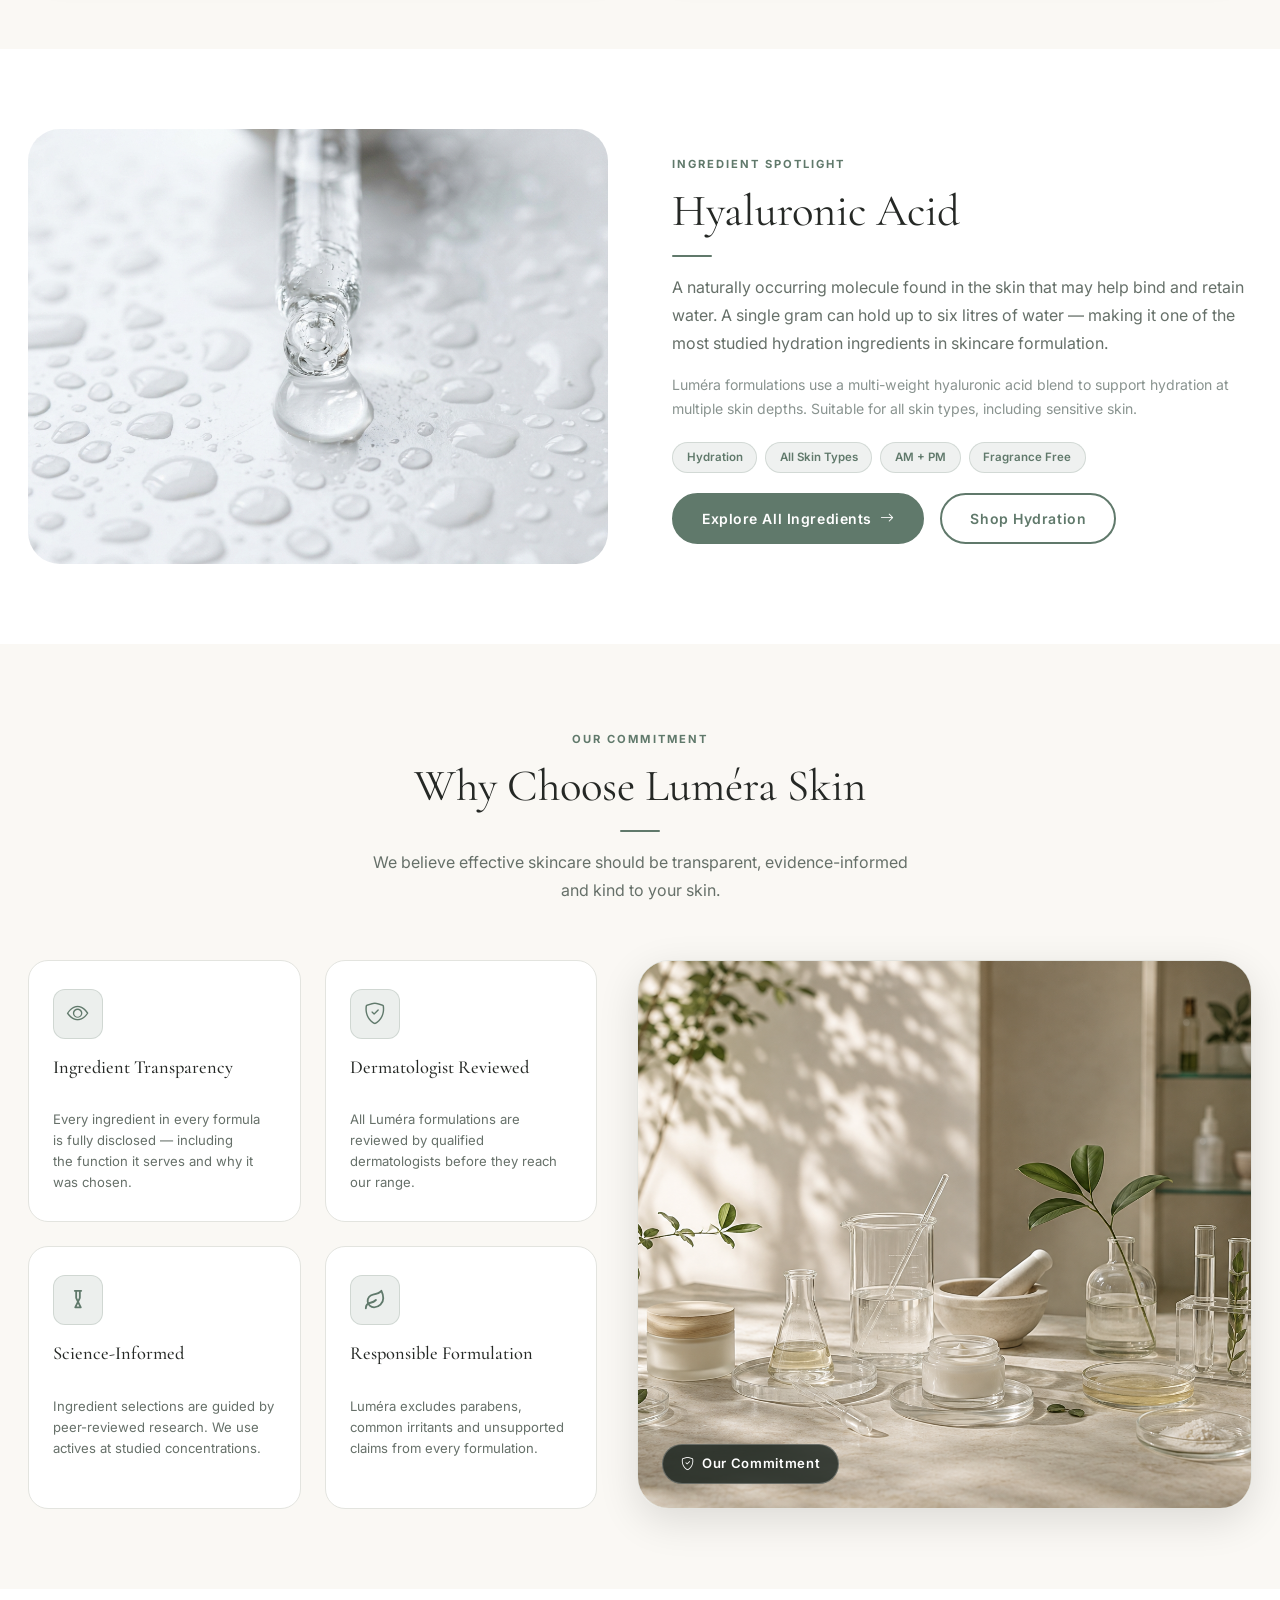
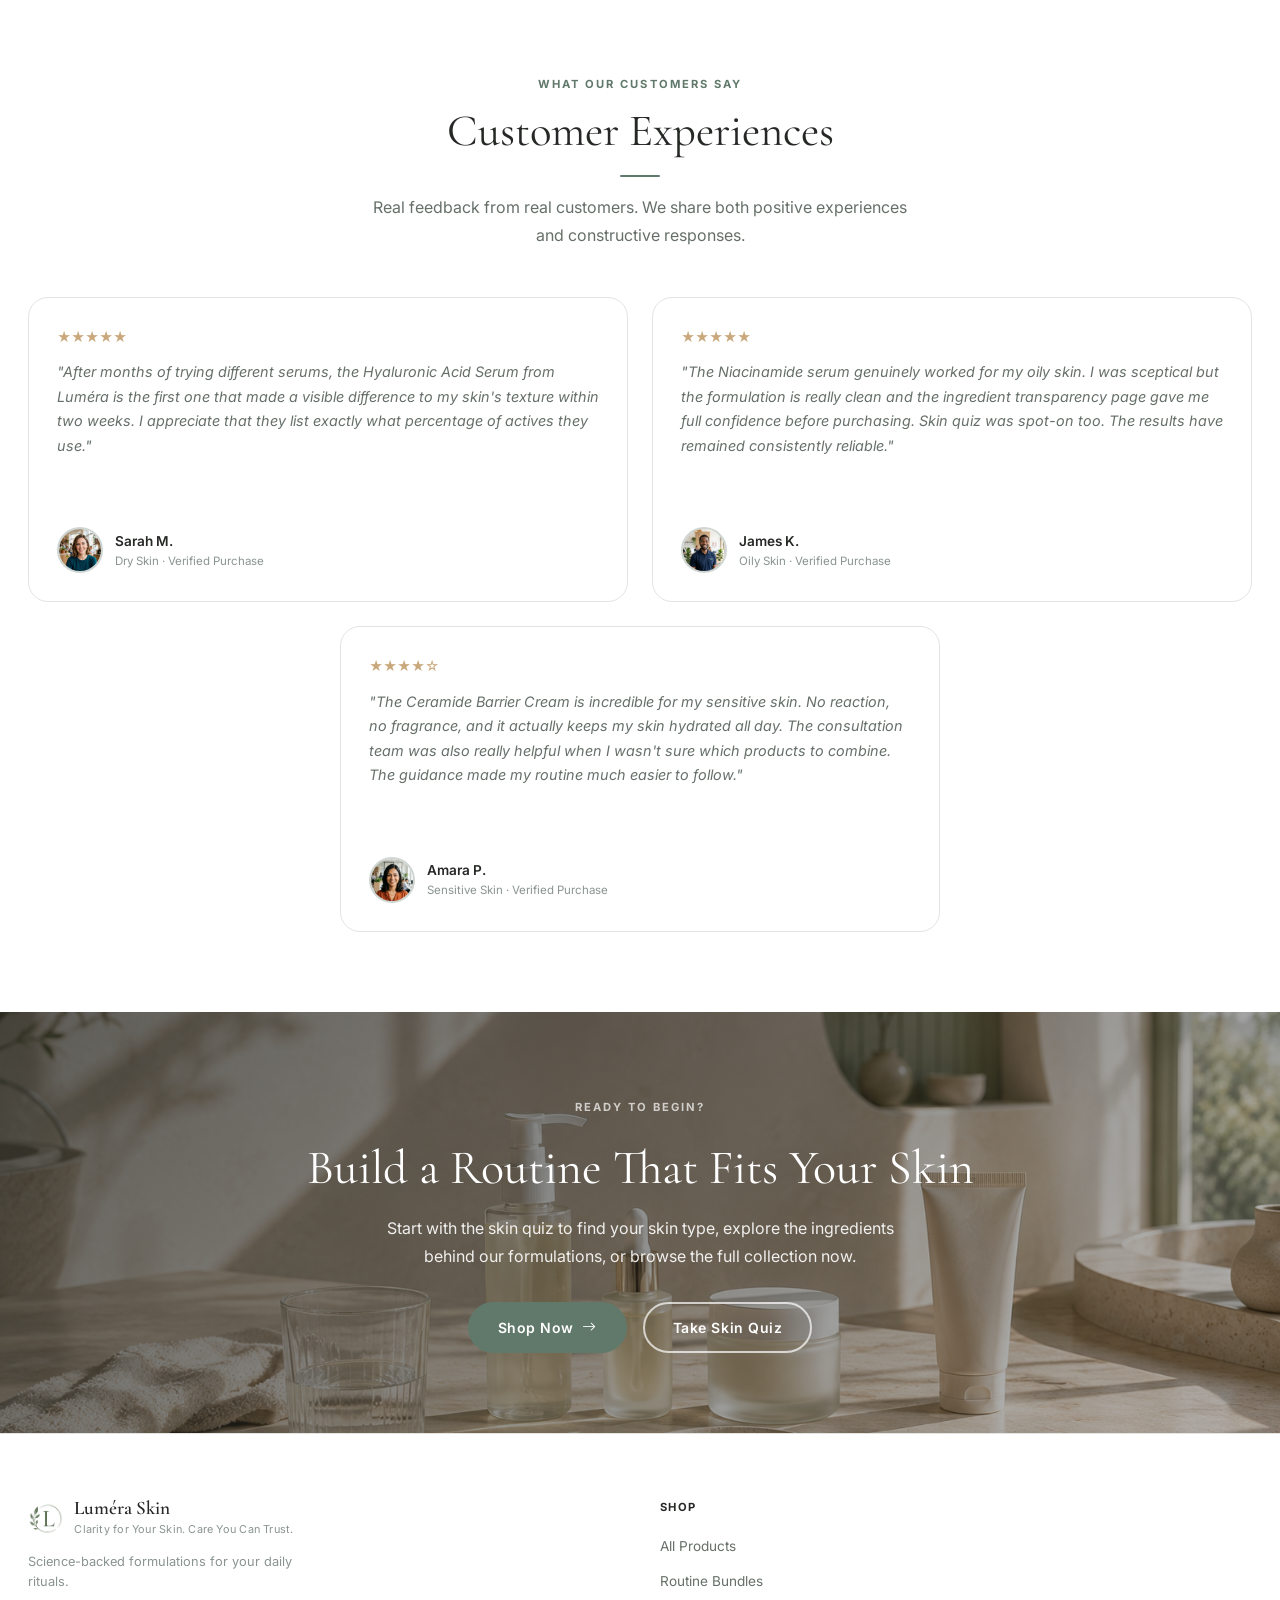
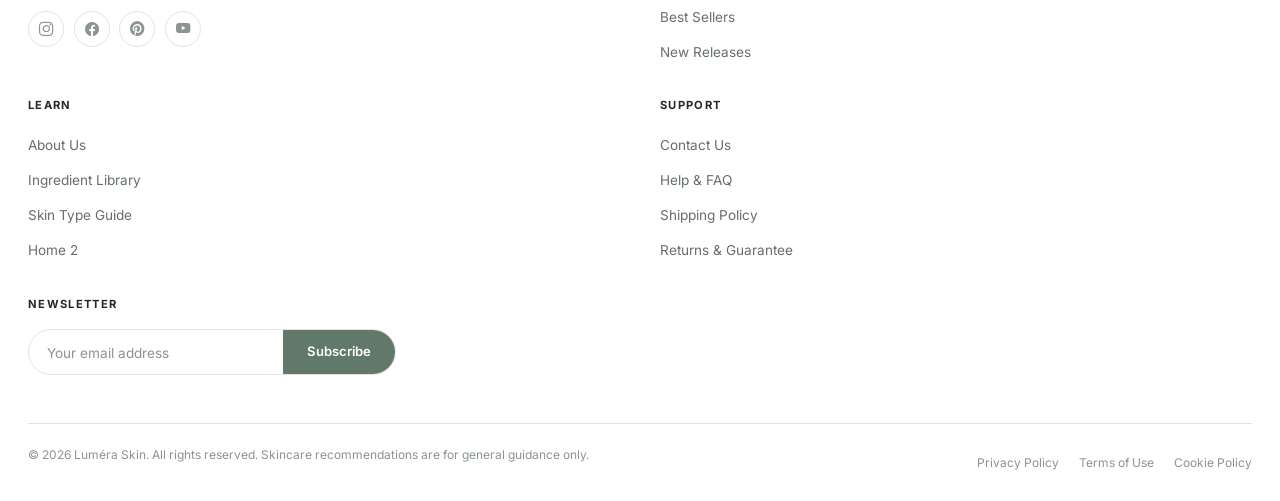
==== commit c38f097e: "bugs fixed" ====
--- a/index.html
+++ b/index.html
@@ -725,13 +725,14 @@
       display: flex;
       align-items: center;
       justify-content: center;
-      padding: 0.4rem;
     }
 
     .concern-img-wrap img {
+      display: block;
       width: 100%;
       height: 100%;
-      object-fit: contain;
+      object-fit: cover;
+      object-position: center;
       transition: transform 400ms ease;
     }
 
--- a/css/main.css
+++ b/css/main.css
@@ -33,6 +33,7 @@
   /* Spacing */
   --section-py:    80px;
   --section-py-sm: 48px;
+  --page-gutter:   36px;
 
   /* Transitions */
   --transition-fast:   150ms ease;
@@ -317,8 +318,7 @@
   max-width: 1400px;
   margin-left: auto;
   margin-right: auto;
-  padding-left: 36px;
-  padding-right: 36px;
+  padding-inline: var(--page-gutter);
 }
 
 /* ---- Scrollbar Styling ---- */
@@ -361,7 +361,7 @@
   z-index: 2;
   text-align: center;
   color: #fff;
-  padding: var(--section-py) 20px;
+  padding: var(--section-py) var(--page-gutter);
   width: 100%;
 }
 .cta-section .cta-inner h2,
--- a/css/header.css
+++ b/css/header.css
@@ -43,7 +43,7 @@
   grid-template-columns: auto 1fr auto;
   align-items: center;
   gap: 1.5rem;
-  padding: 0 36px;
+  padding-inline: var(--page-gutter);
   min-height: 66px;
   width: 100%;
   max-width: 1400px;
@@ -295,7 +295,7 @@
 /* ---- Intermediate Desktop Viewports (992px – 1199px) ---- */
 @media (min-width: 992px) and (max-width: 1199.98px) {
   .navbar-inner {
-    padding: 0 16px;
+    padding-inline: var(--page-gutter);
     gap: 0.5rem;
   }
 
@@ -319,7 +319,7 @@
     display: flex;
     justify-content: space-between;
     align-items: center;
-    padding: 0 20px;
+    padding-inline: var(--page-gutter);
   }
 
   .navbar-nav-center {
@@ -349,7 +349,7 @@
   }
 
   .navbar-inner {
-    padding: 0 16px;
+    padding-inline: var(--page-gutter);
   }
 
   .navbar-brand-tagline {
--- a/css/products.css
+++ b/css/products.css
@@ -60,8 +60,9 @@
 .product-img-wrap img {
   width: 100%;
   height: 100%;
-  object-fit: cover;
+  object-fit: contain;
   object-position: center;
+  padding: clamp(0.35rem, 1vw, 0.75rem);
   transition: transform 400ms ease;
 }
 
--- a/css/rtl.css
+++ b/css/rtl.css
@@ -157,8 +157,7 @@
 
 @media (max-width: 576px) {
   [dir="rtl"] .navbar-inner {
-    padding-right: 1rem;
-    padding-left: 1rem;
+    padding-inline: var(--page-gutter);
   }
 
   [dir="rtl"] .navbar-brand-wrap {
--- a/css/desktop.css
+++ b/css/desktop.css
@@ -4,14 +4,14 @@
    ========================================= */
 
 @media (min-width: 1440px) {
+  :root { --page-gutter: 40px; }
+
   .container-brand {
-    padding-left: 40px;
-    padding-right: 40px;
+    padding-inline: var(--page-gutter);
   }
 
   .navbar-inner {
-    padding-left: 40px;
-    padding-right: 40px;
+    padding-inline: var(--page-gutter);
   }
 
   h1 {
@@ -57,9 +57,10 @@
    ========================================= */
 
 @media (max-width: 1199px) {
+  :root { --page-gutter: 28px; }
+
   .container-brand {
-    padding-left: 28px;
-    padding-right: 28px;
+    padding-inline: var(--page-gutter);
   }
 
   .section-py {
@@ -91,13 +92,14 @@
 }
 
 @media (max-width: 1024px) {
+  :root { --page-gutter: 24px; }
+
   .container-brand {
-    padding-left: 24px;
-    padding-right: 24px;
+    padding-inline: var(--page-gutter);
   }
 
   .navbar-inner {
-    padding: 0 24px;
+    padding-inline: var(--page-gutter);
   }
 
   .hero-editorial {
@@ -108,4 +110,4 @@
     padding-top: 56px;
     padding-bottom: 56px;
   }
-}+}
--- a/css/tablet.css
+++ b/css/tablet.css
@@ -7,9 +7,10 @@
 
 /* ---- Tablet Landscape & Medium Screens (1024px – 1366px) ---- */
 @media (min-width: 992px) and (max-width: 1366px) {
+  :root { --page-gutter: 28px; }
+
   .container-brand {
-    padding-left: 28px;
-    padding-right: 28px;
+    padding-inline: var(--page-gutter);
   }
 
   /* ALL card grids aligned 2 by 2 on iPad Pro (1024x1366) */
@@ -86,9 +87,10 @@
 
 /* ---- Tablet View (max-width: 991px) ---- */
 @media (max-width: 991px) {
+  :root { --page-gutter: 22px; }
+
   .container-brand {
-    padding-left: 22px;
-    padding-right: 22px;
+    padding-inline: var(--page-gutter);
   }
 
   .section-py {
@@ -195,9 +197,10 @@
 
 /* ---- Tablet Portrait (768px * 1024px) ---- */
 @media (max-width: 768px) {
+  :root { --page-gutter: 20px; }
+
   .container-brand {
-    padding-left: 20px;
-    padding-right: 20px;
+    padding-inline: var(--page-gutter);
   }
 
   .section-py {
@@ -224,7 +227,7 @@
 
   /* Navbar */
   .navbar-inner {
-    padding: 0 20px;
+    padding-inline: var(--page-gutter);
   }
 
   /* Products */
@@ -305,4 +308,4 @@
     flex-direction: column !important;
     align-items: flex-start !important;
   }
-}+}
--- a/css/mobile.css
+++ b/css/mobile.css
@@ -4,9 +4,10 @@
    ========================================= */
 
 @media (max-width: 576px) {
+  :root { --page-gutter: 16px; }
+
   .container-brand {
-    padding-left: 16px;
-    padding-right: 16px;
+    padding-inline: var(--page-gutter);
   }
   .section-py { padding-top: 36px; padding-bottom: 36px; }
   h1 { font-size: 1.9rem; }
@@ -15,7 +16,7 @@
   h4 { font-size: 1.1rem; }
 
   /* Navbar */
-  .navbar-inner { padding: 0 16px; min-height: 58px; }
+  .navbar-inner { padding-inline: var(--page-gutter); min-height: 58px; }
   .navbar-brand-tagline {
     display: block;
     max-width: 190px;
@@ -98,7 +99,7 @@
 
   /* CTA section */
   .cta-section { min-height: 280px; }
-  .cta-section .cta-inner { padding: 40px 16px; }
+  .cta-section .cta-inner { padding: 40px var(--page-gutter); }
   .cta-section .cta-inner h2 { font-size: 1.55rem; }
 
   /* Filters */
@@ -203,7 +204,8 @@
 
 /* ---- Very small devices 360px x 740px ---- */
 @media (max-width: 380px) {
-  .container-brand { padding-left: 12px; padding-right: 12px; }
+  :root { --page-gutter: 12px; }
+  .container-brand { padding-inline: var(--page-gutter); }
   h1 { font-size: 1.7rem; }
   h2 { font-size: 1.35rem; }
 
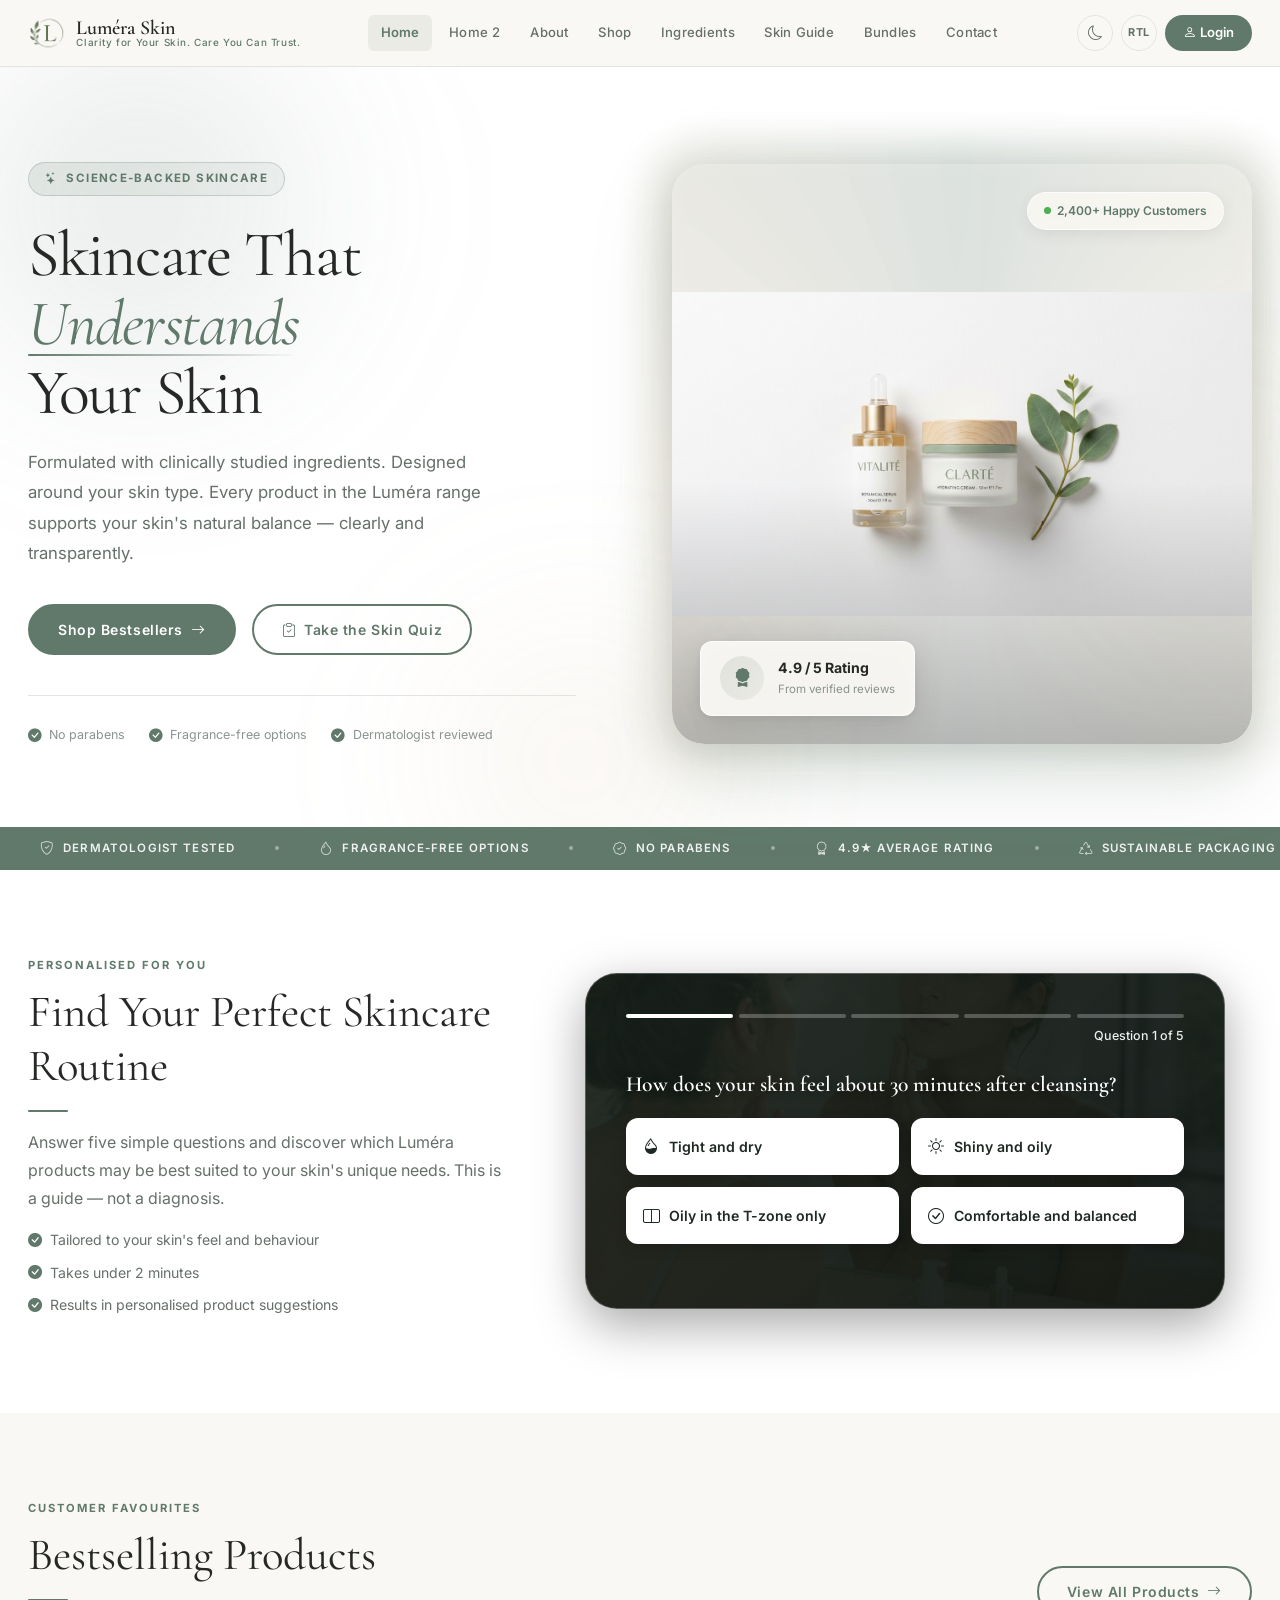
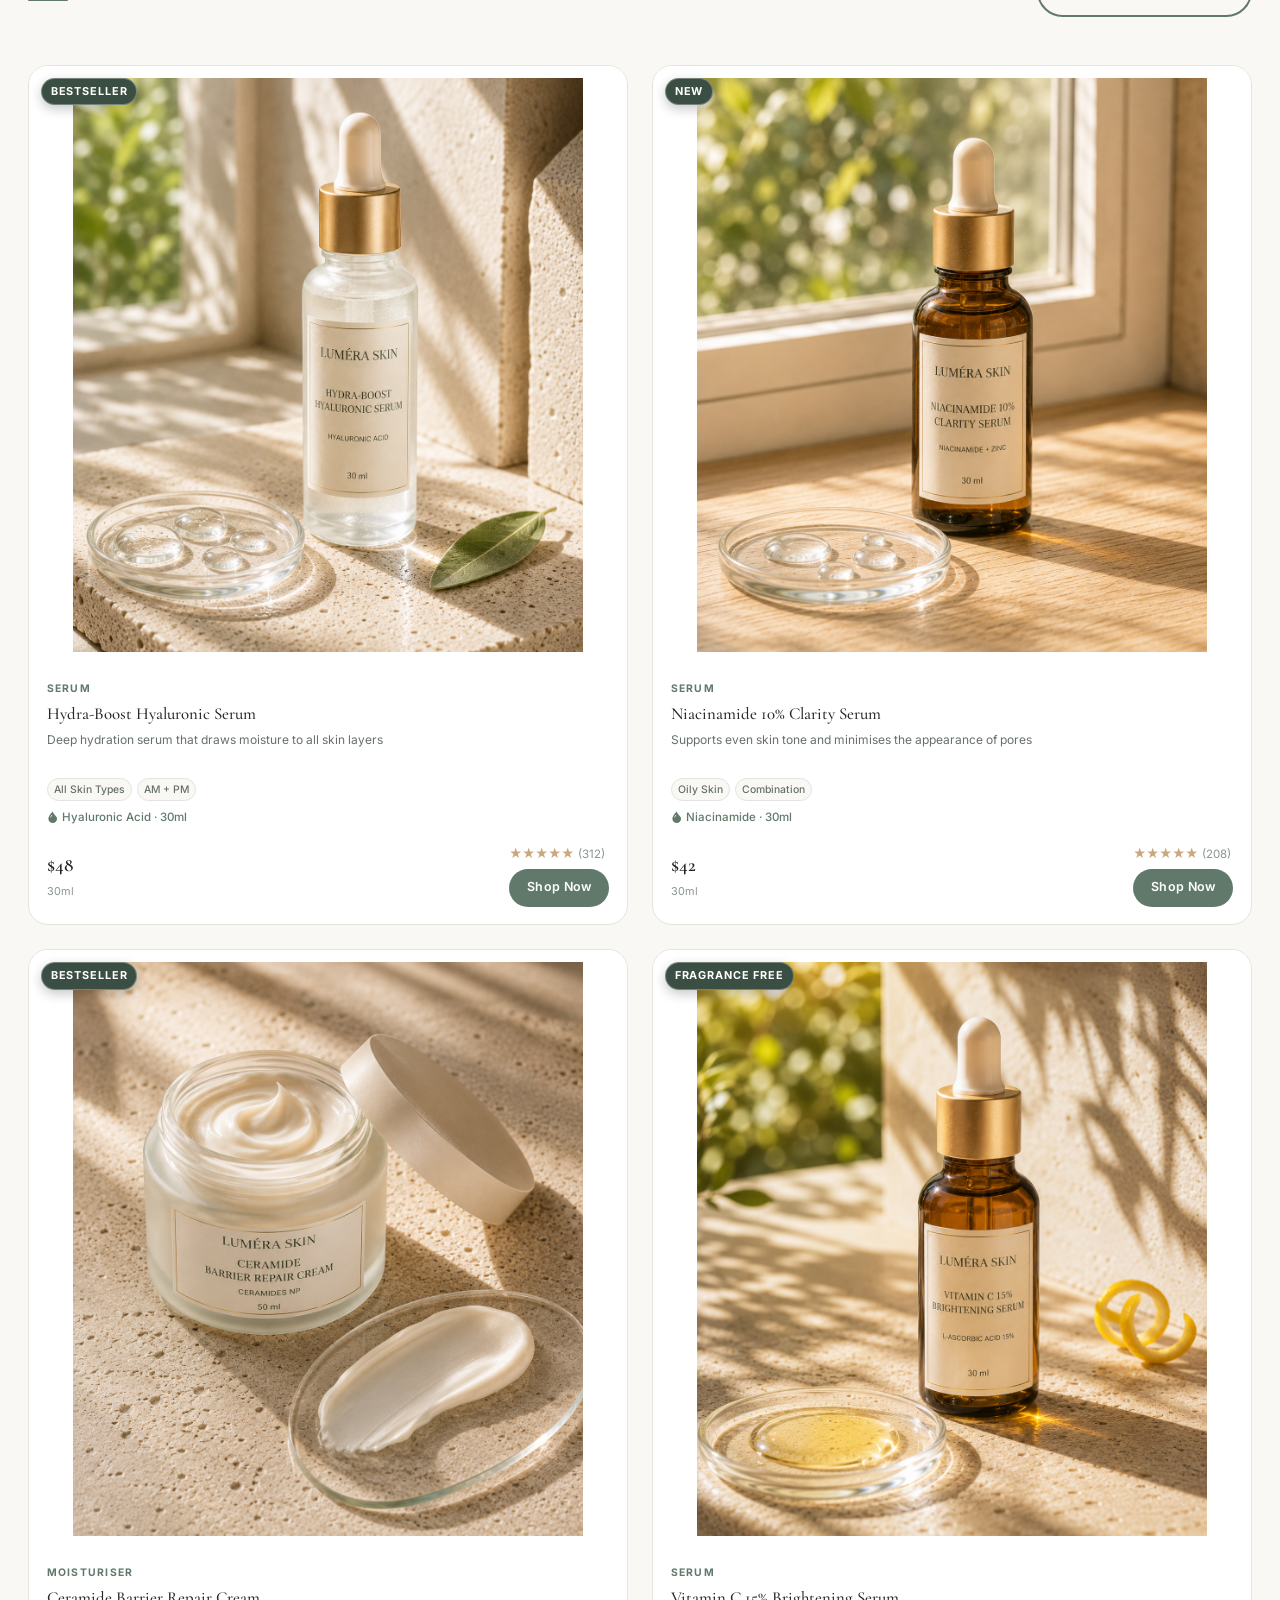
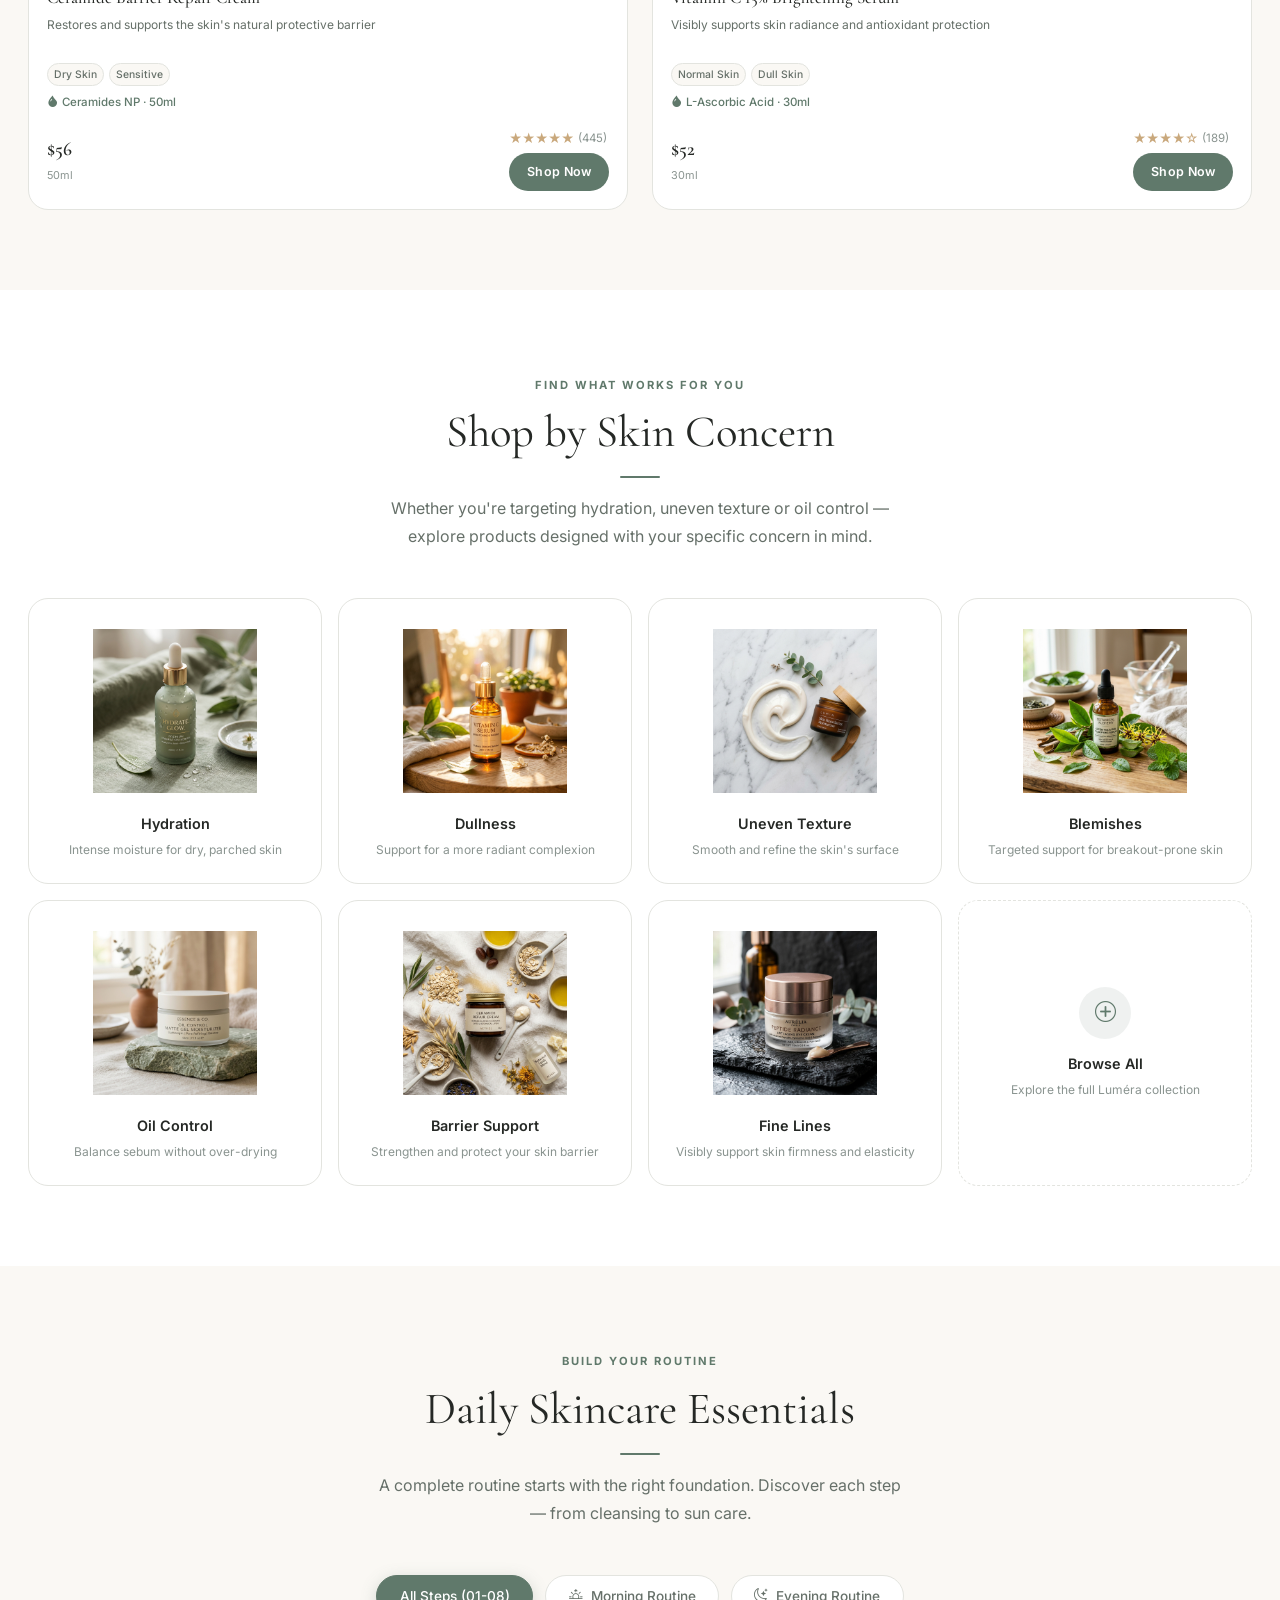
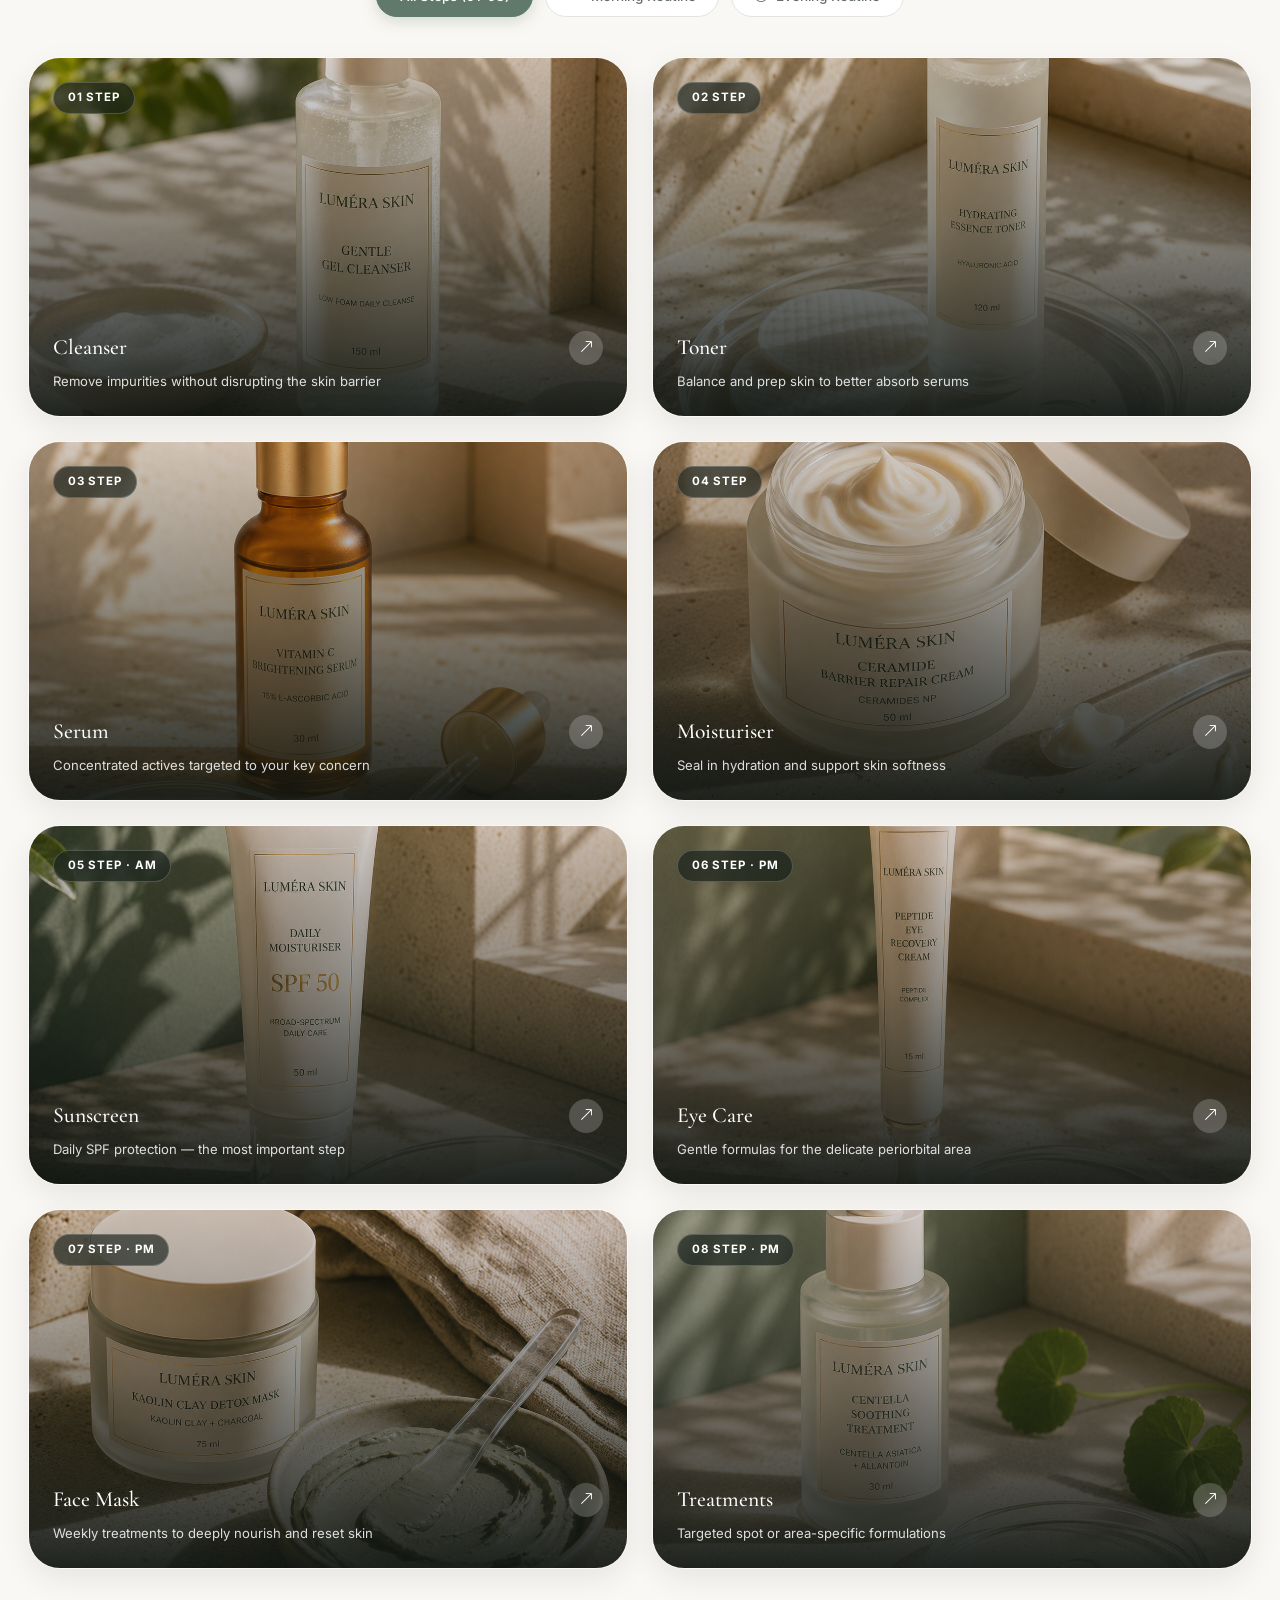
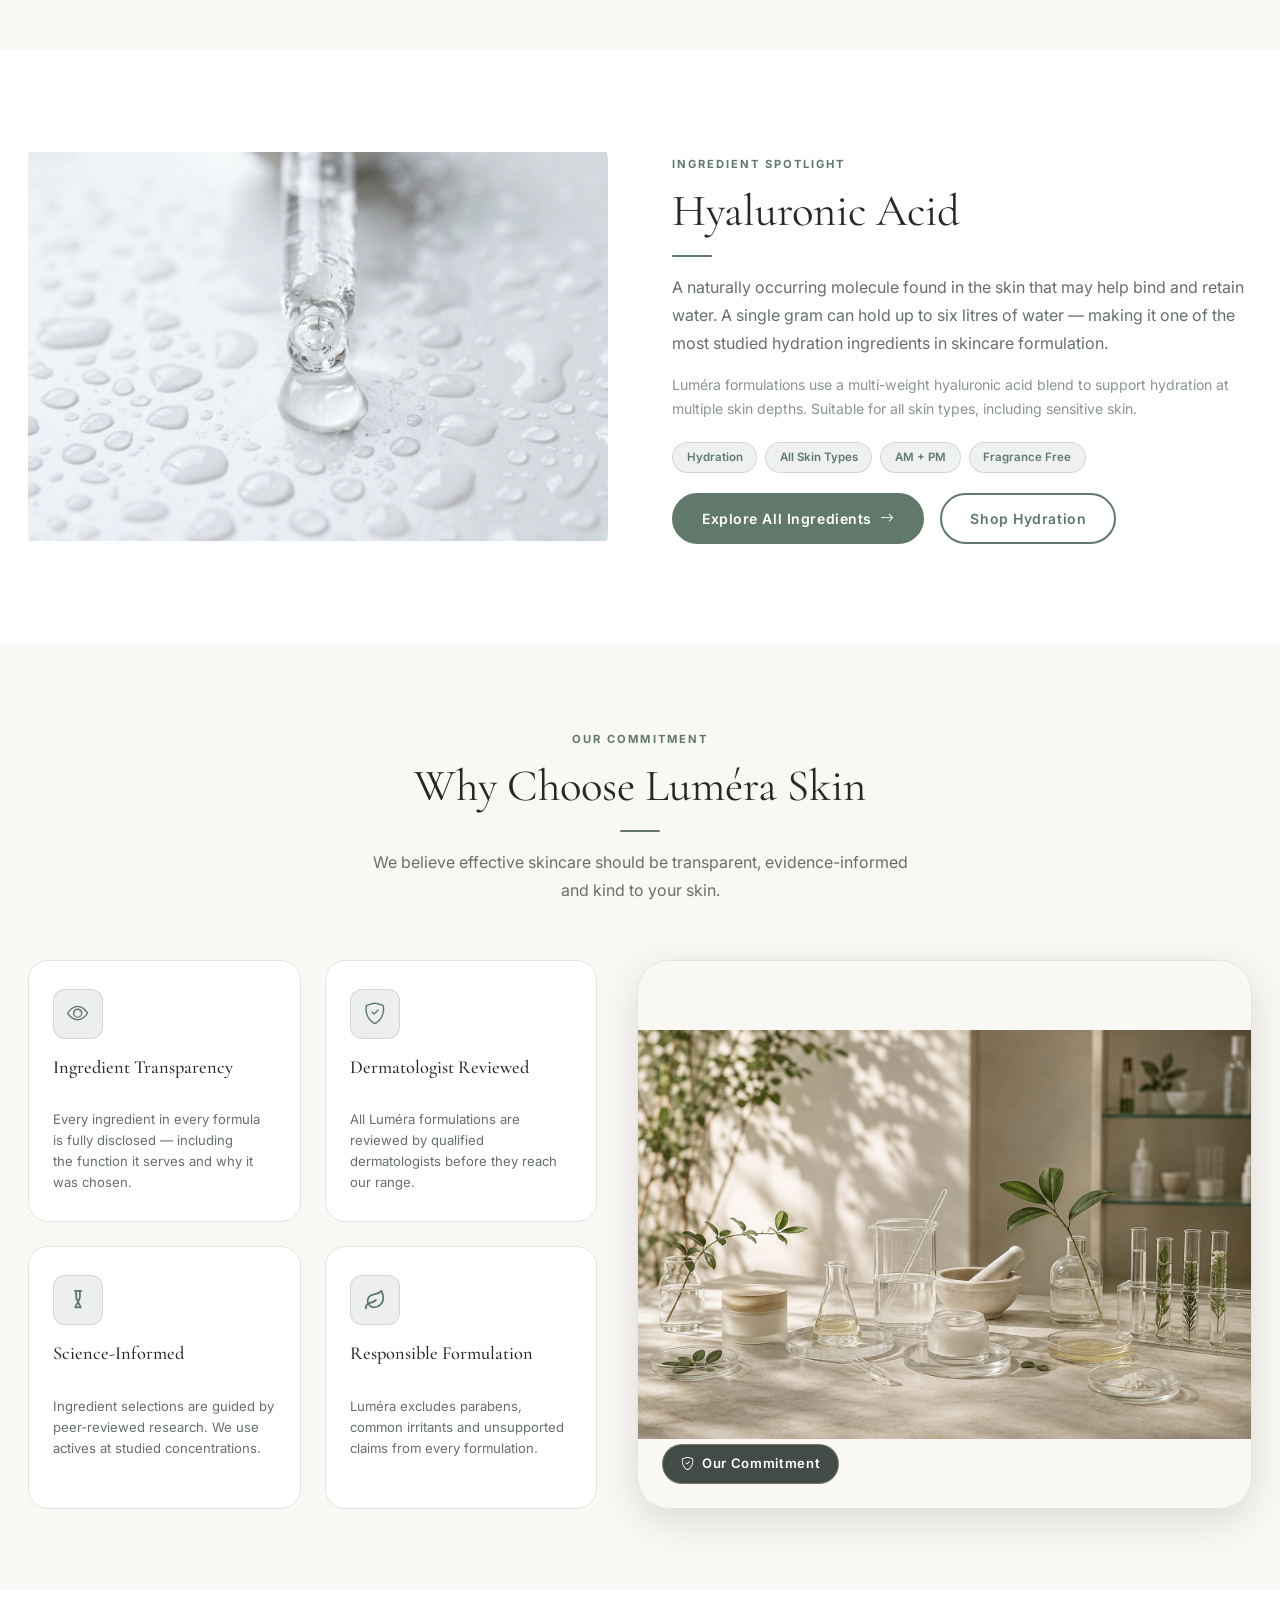
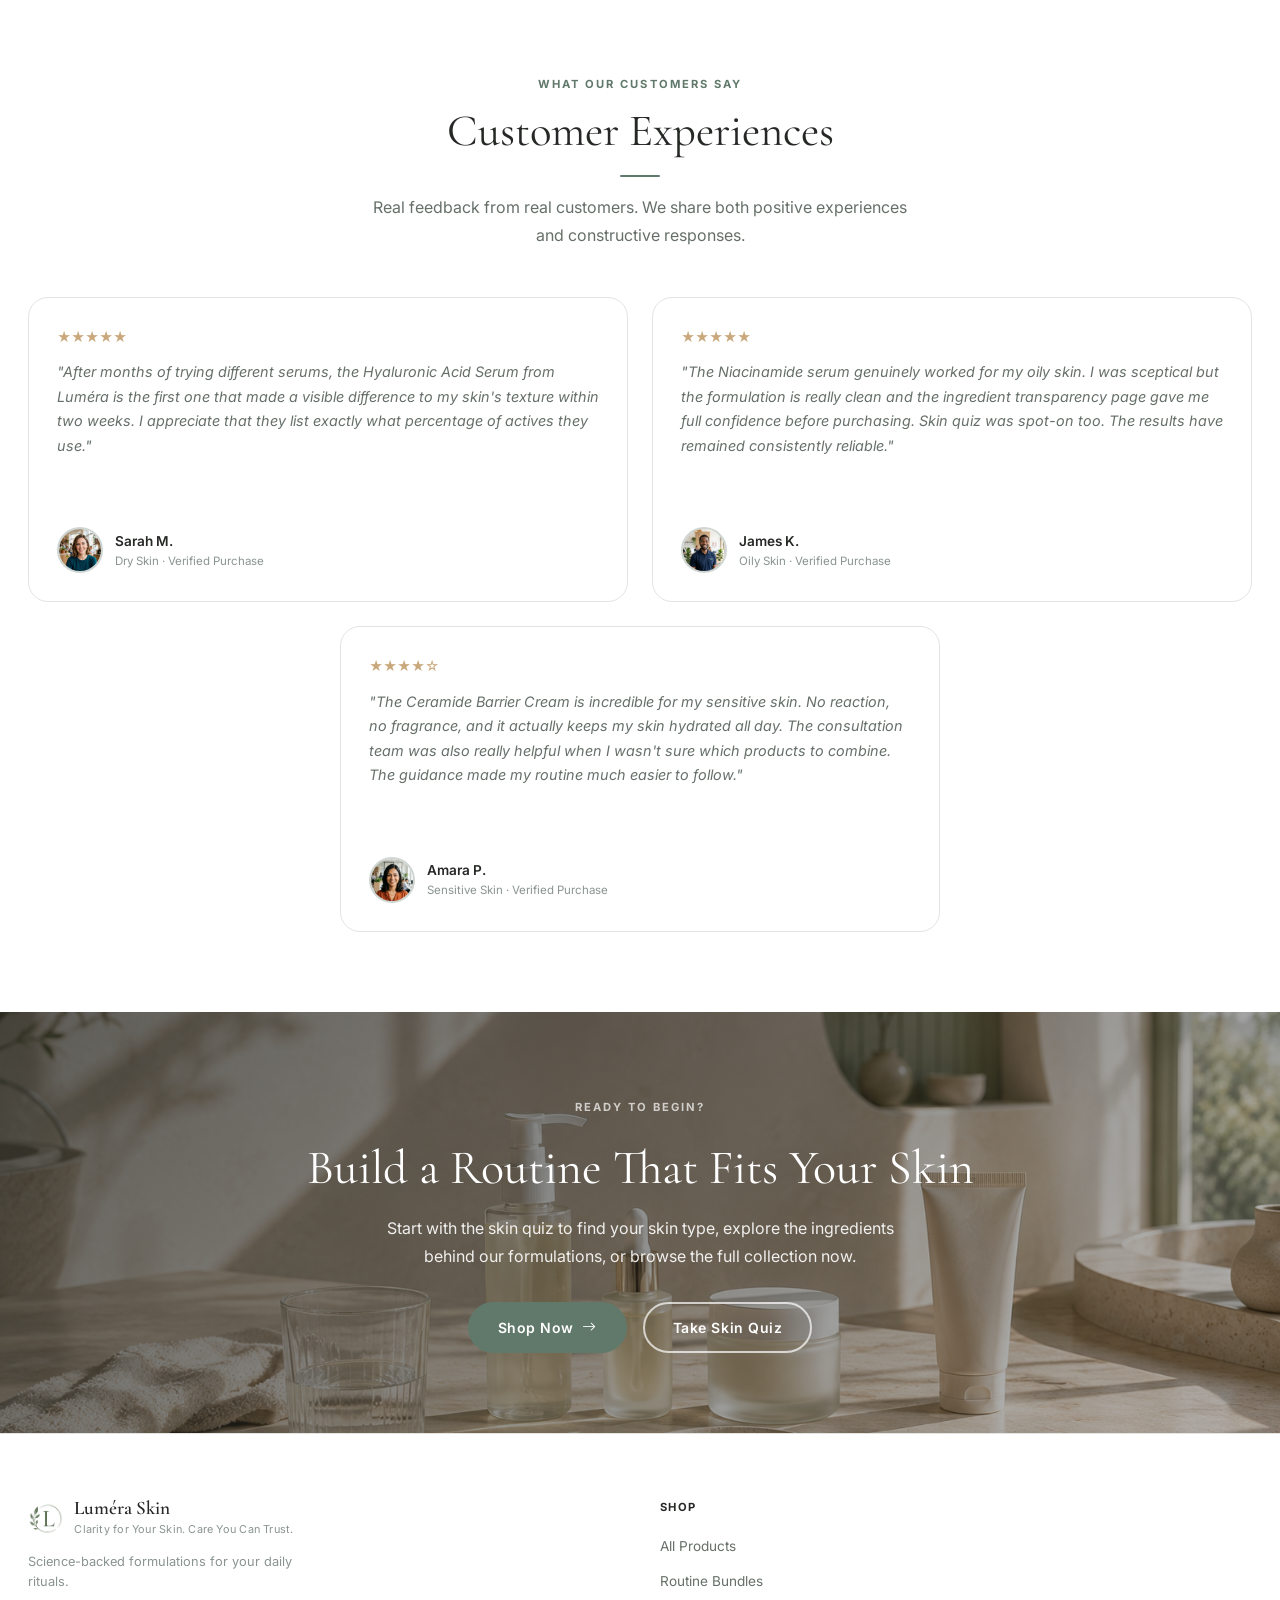
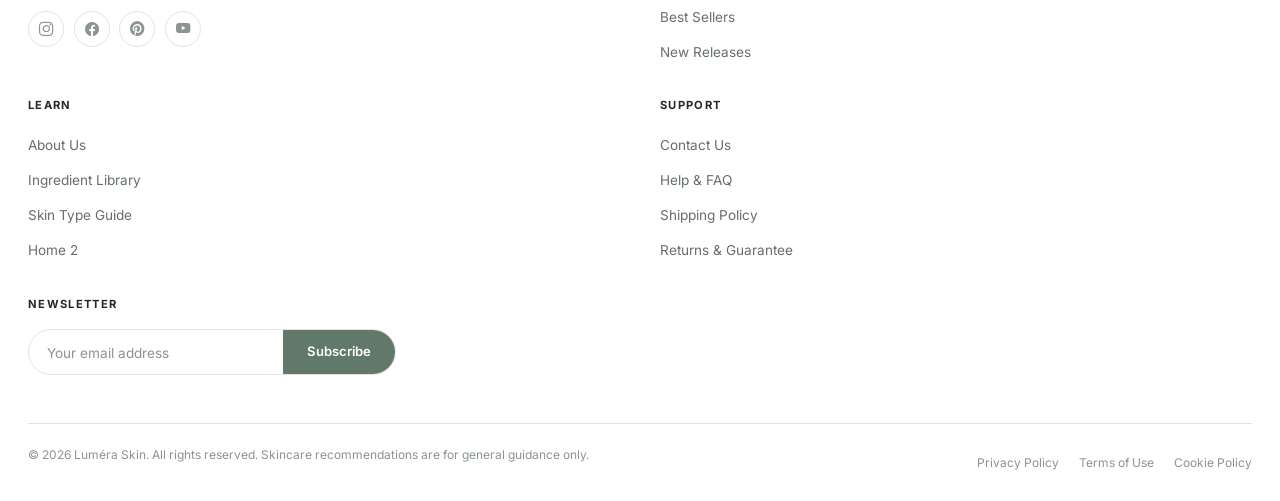
==== commit 8c2c8a88: "bugs fixed" ====
--- a/index.html
+++ b/index.html
@@ -343,8 +343,8 @@
     .hero-image-wrap img {
       width: 100%;
       height: 100%;
-      object-fit: cover;
-      object-position: center top;
+      object-fit: contain;
+      object-position: center;
       transition: transform 0.6s ease;
     }
 
@@ -731,8 +731,9 @@
       display: block;
       width: 100%;
       height: 100%;
-      object-fit: cover;
+      object-fit: contain;
       object-position: center;
+      padding: 0.35rem;
       transition: transform 400ms ease;
     }
 
@@ -984,7 +985,8 @@
     .ingredient-spotlight-img img {
       width: 100%;
       height: 100%;
-      object-fit: cover;
+      object-fit: contain;
+      object-position: center;
     }
 
     .ingredient-tag-row {
@@ -1033,7 +1035,7 @@
     .commitment-hero-img-wrap img {
       width: 100%;
       height: 100%;
-      object-fit: cover;
+      object-fit: contain;
       object-position: center;
       transition: transform 600ms cubic-bezier(0.16, 1, 0.3, 1);
     }
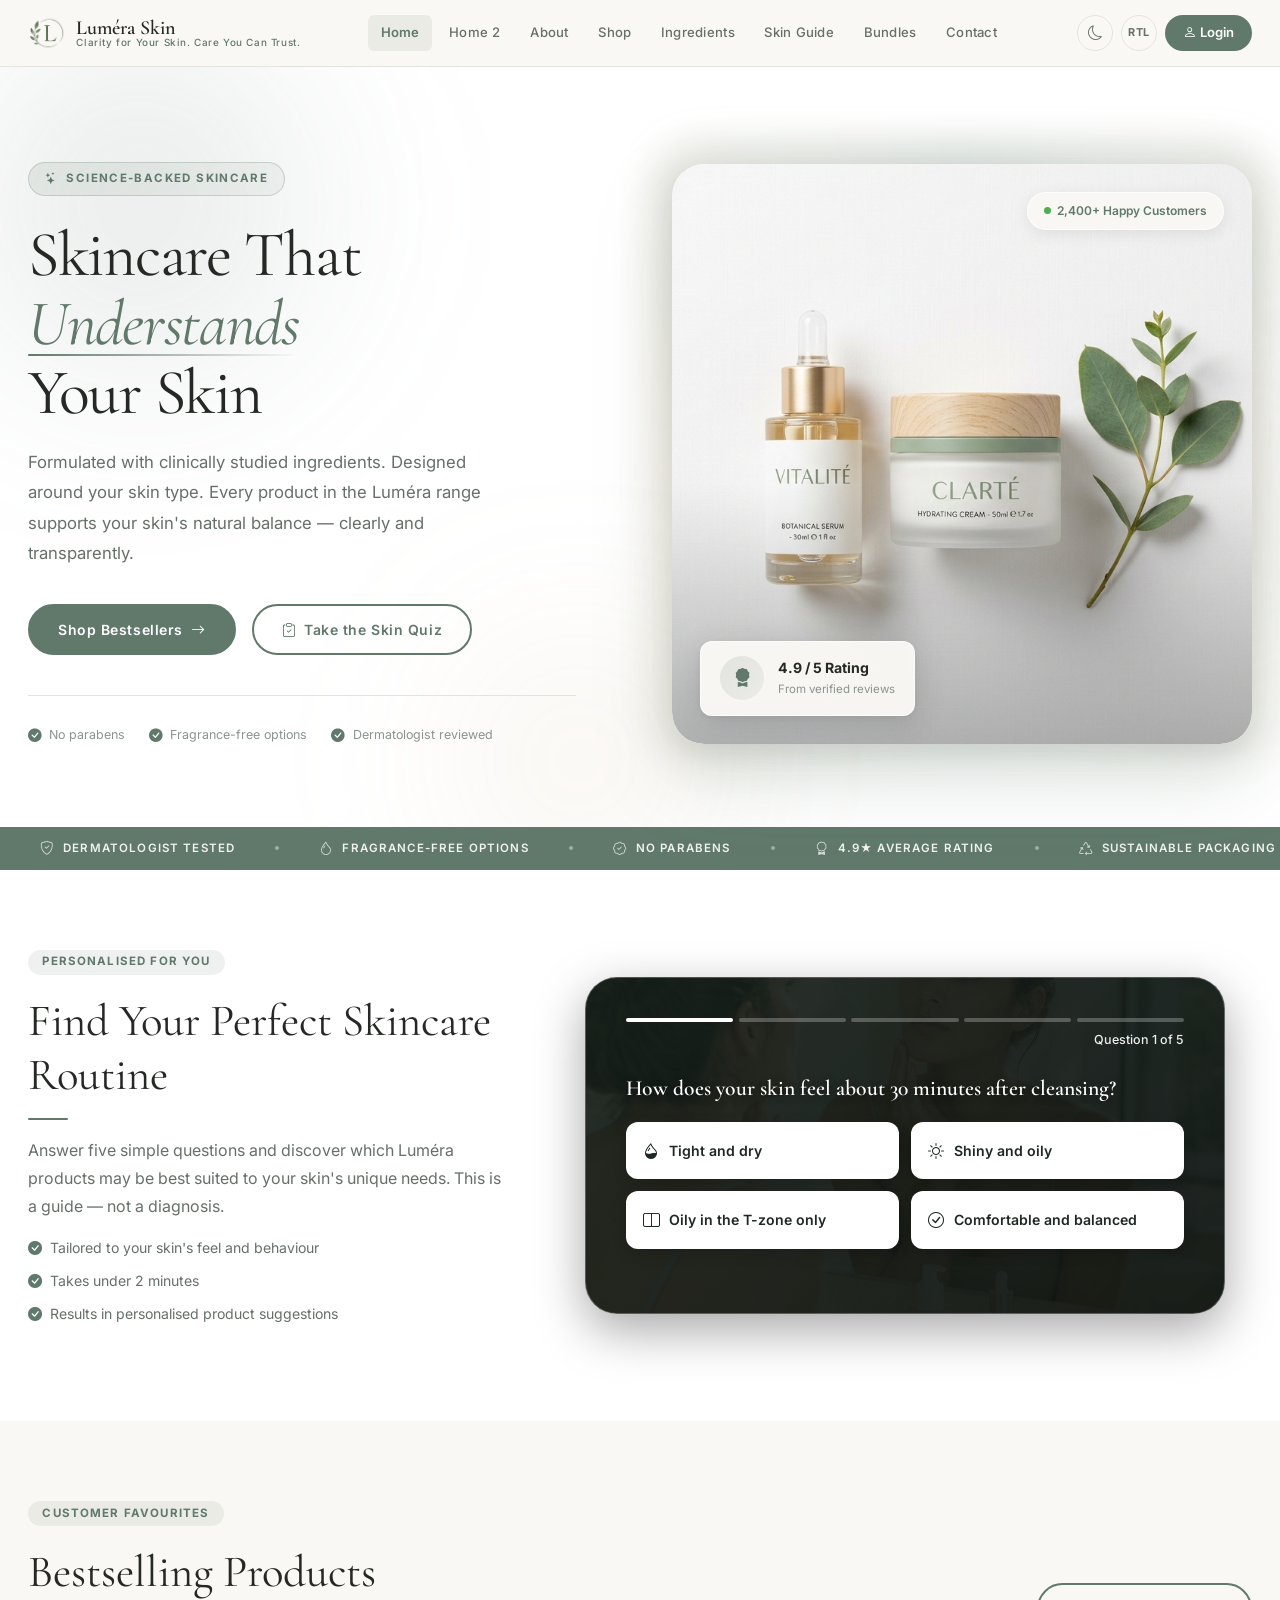
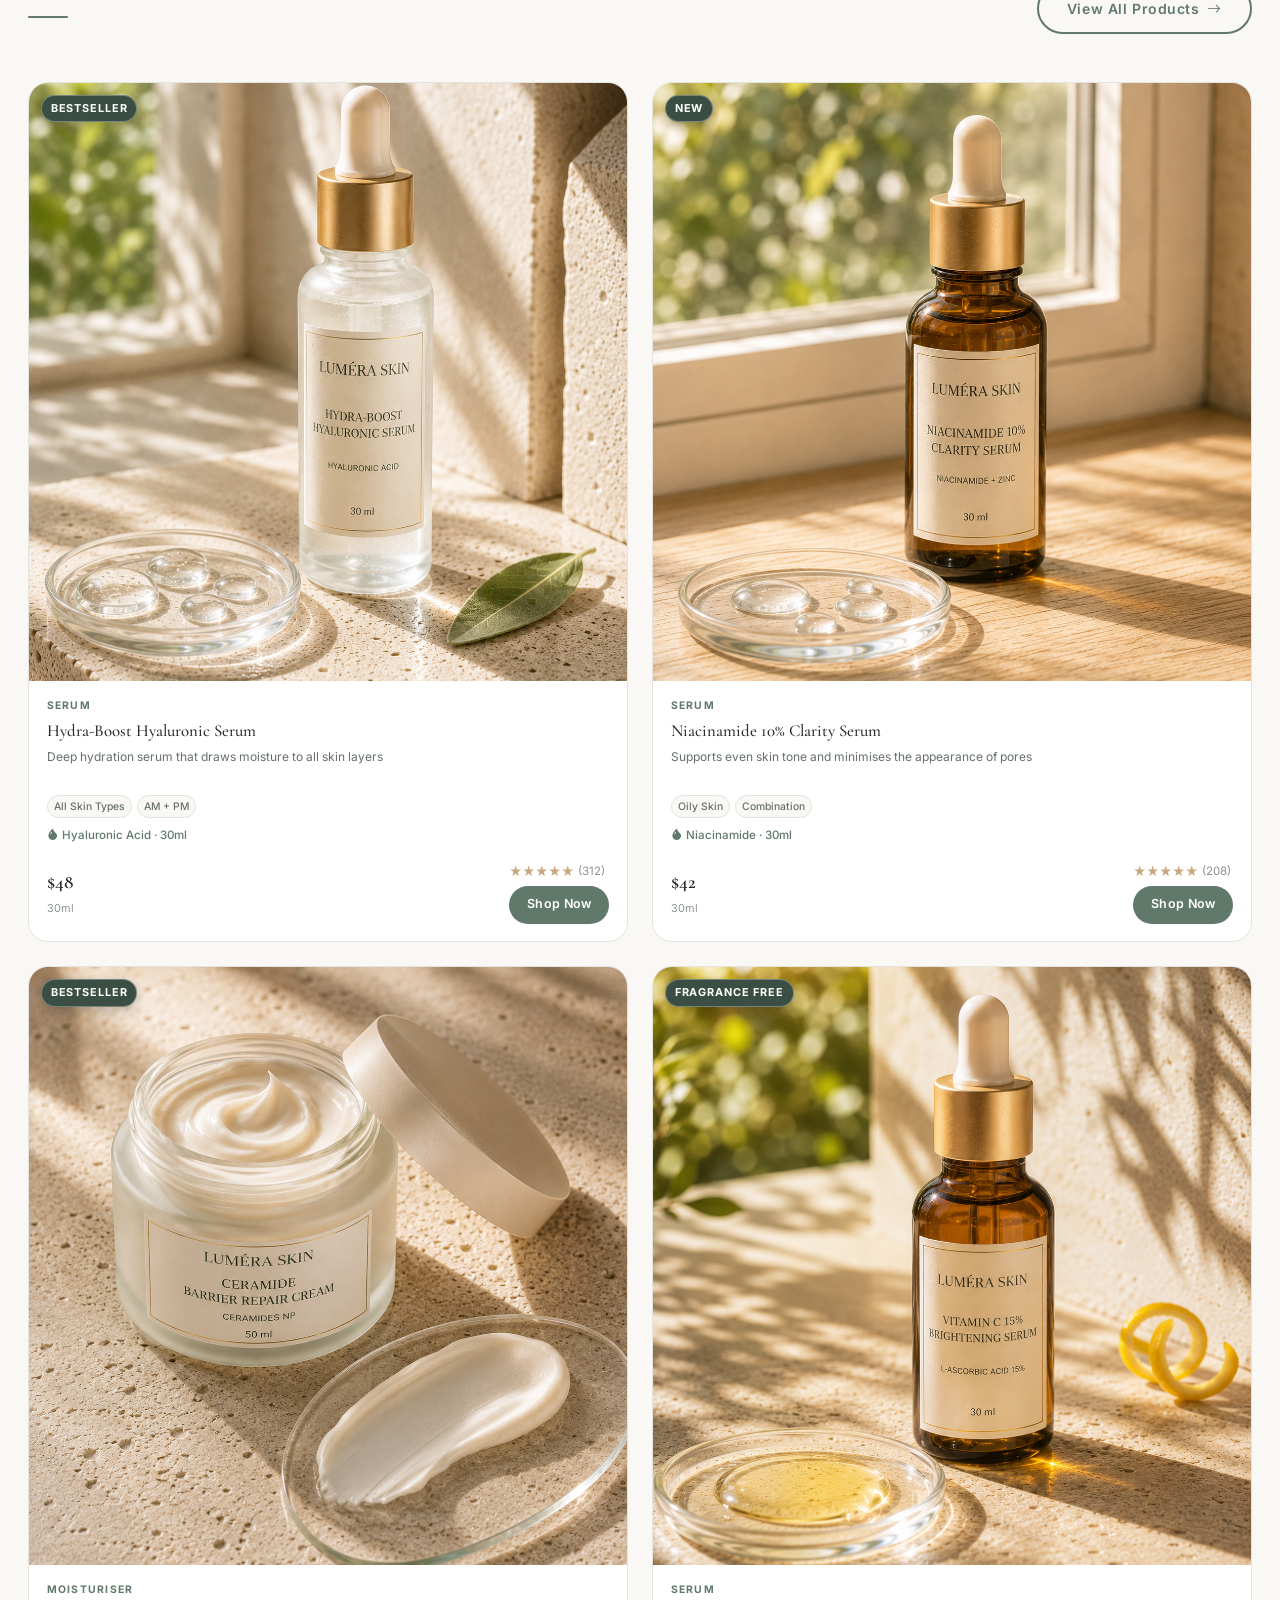
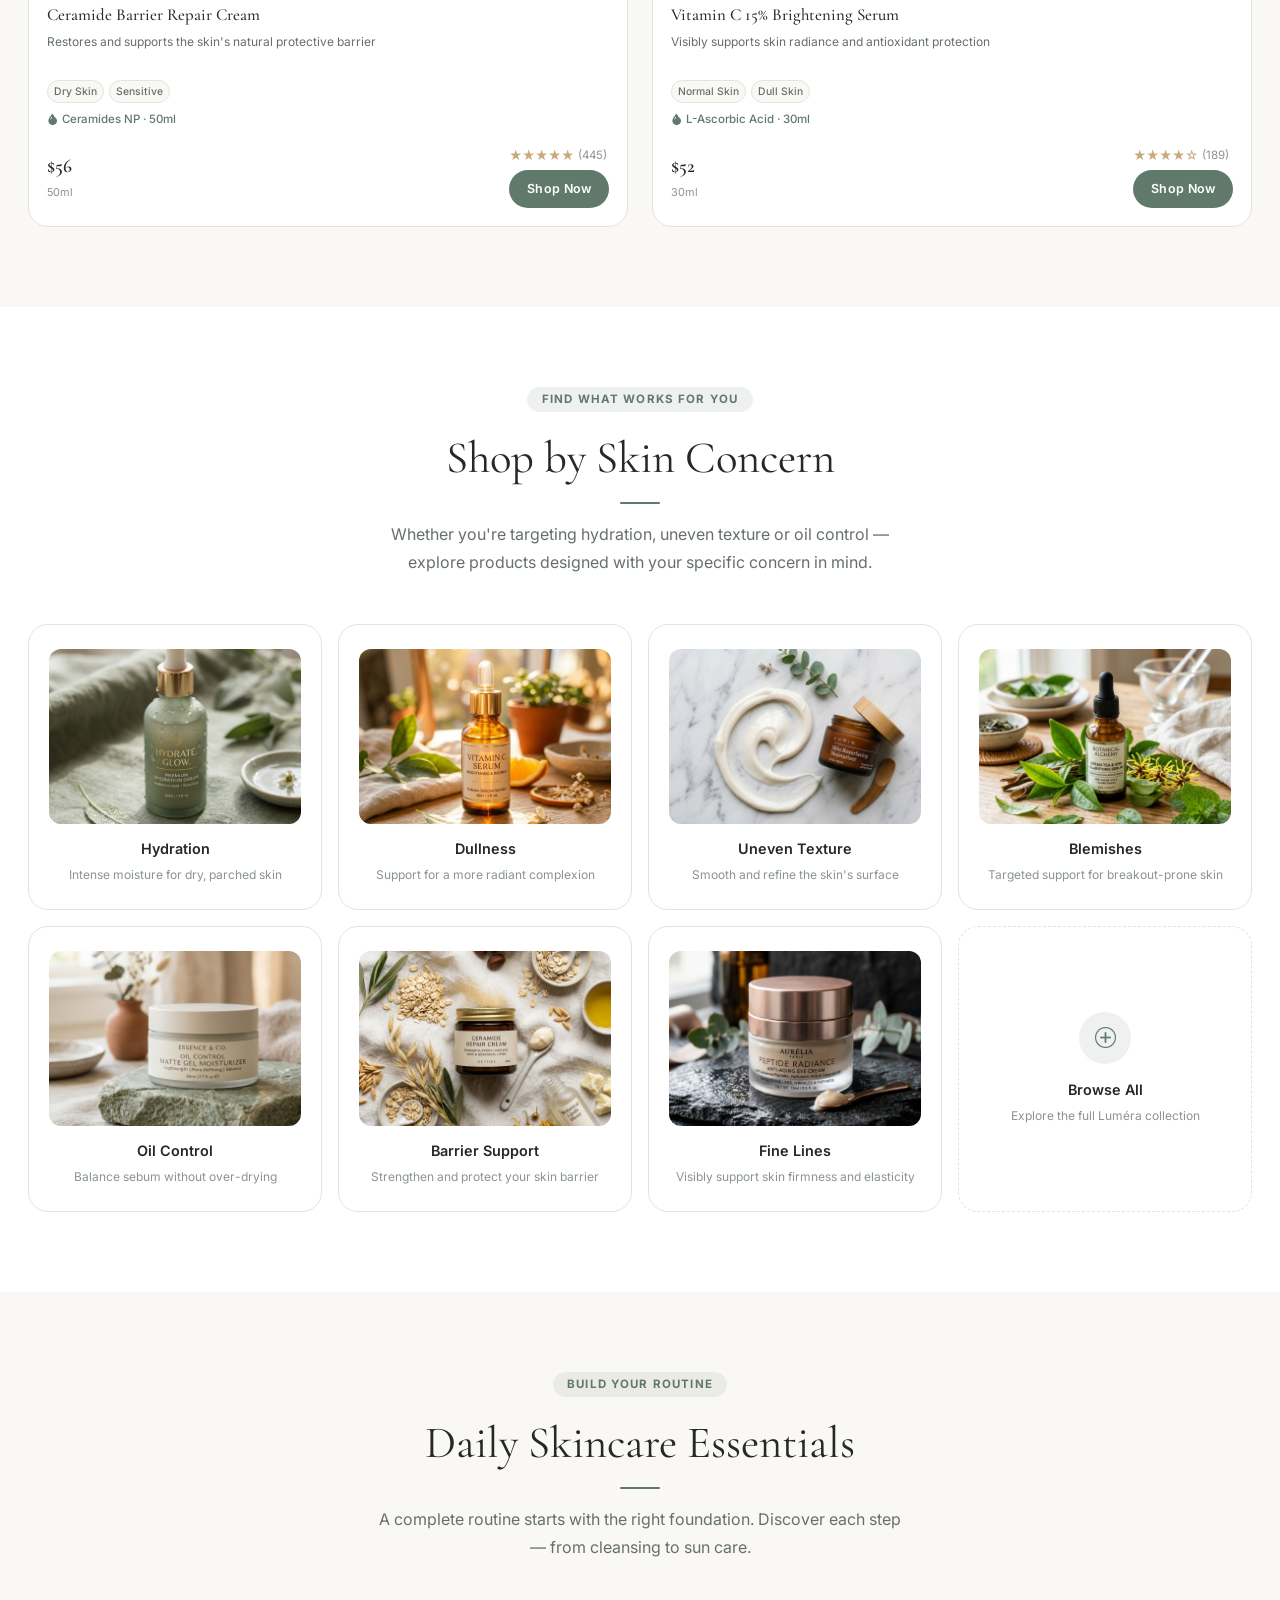
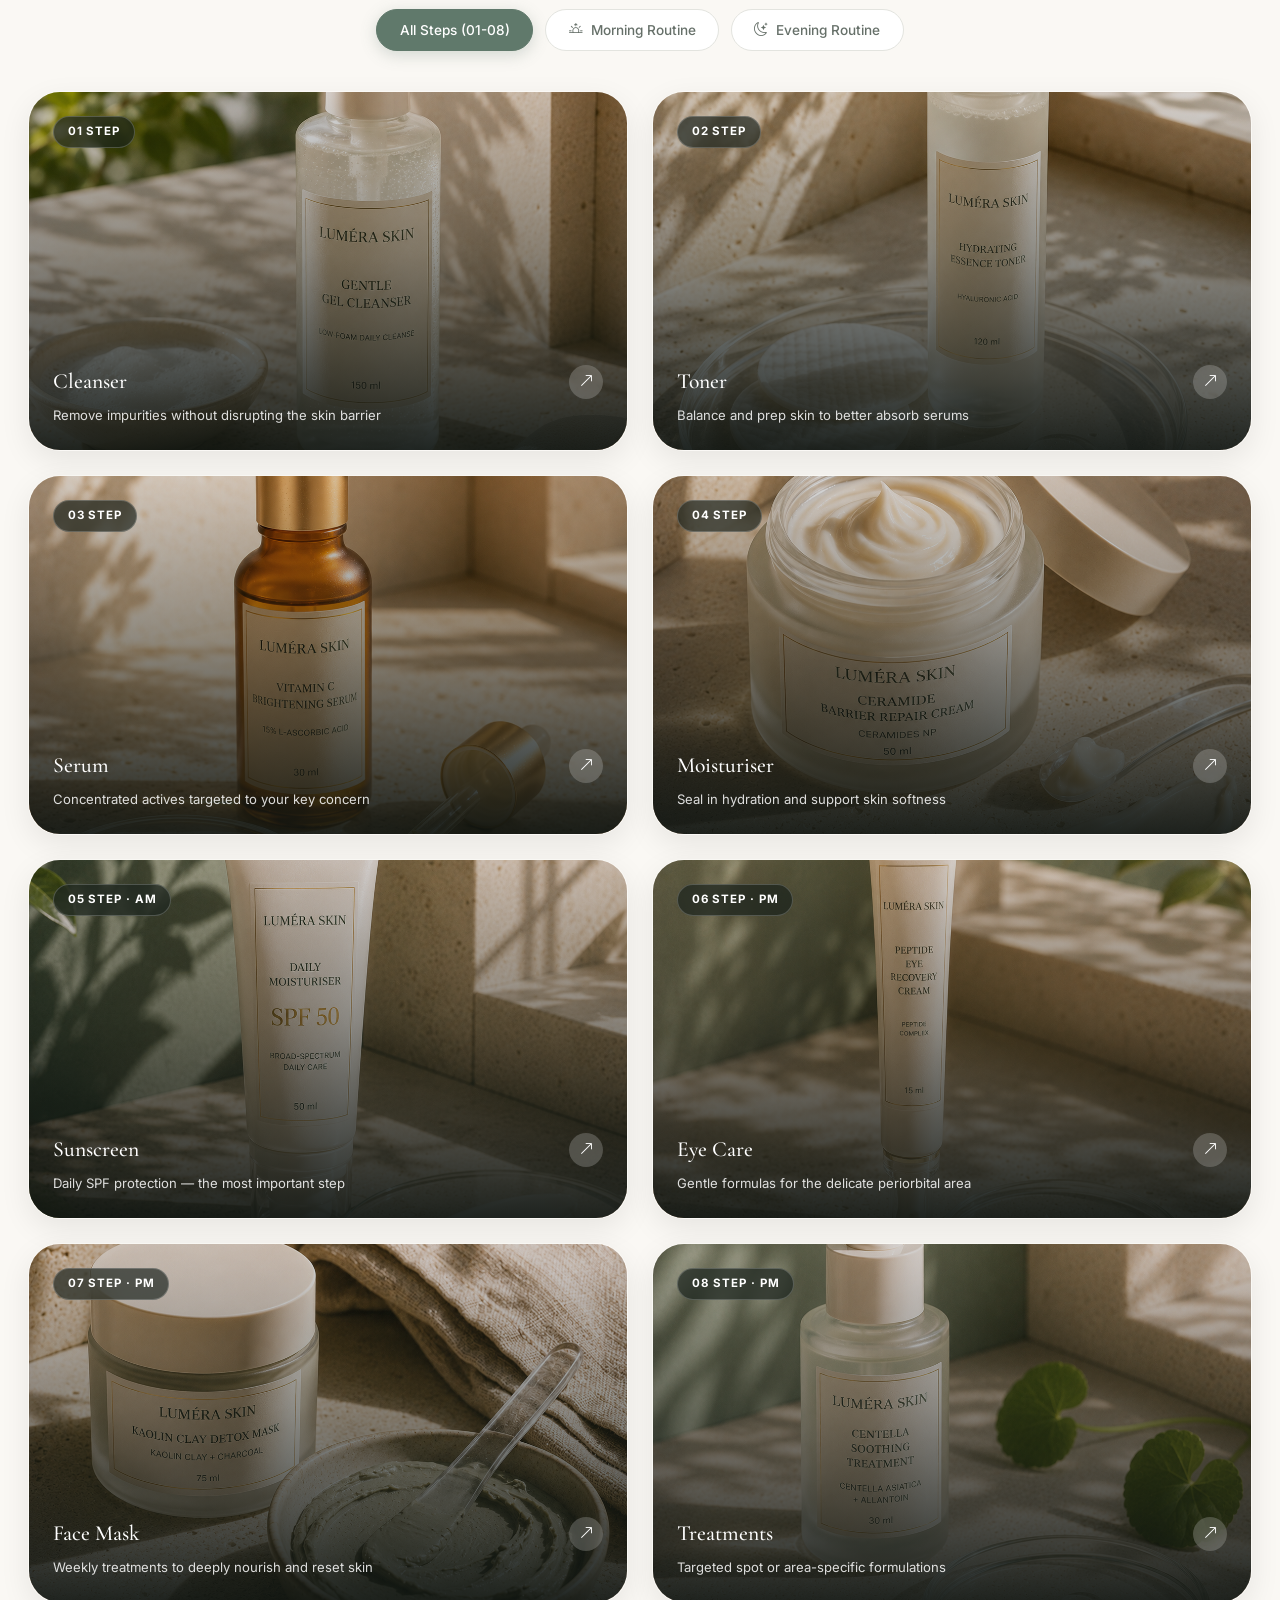
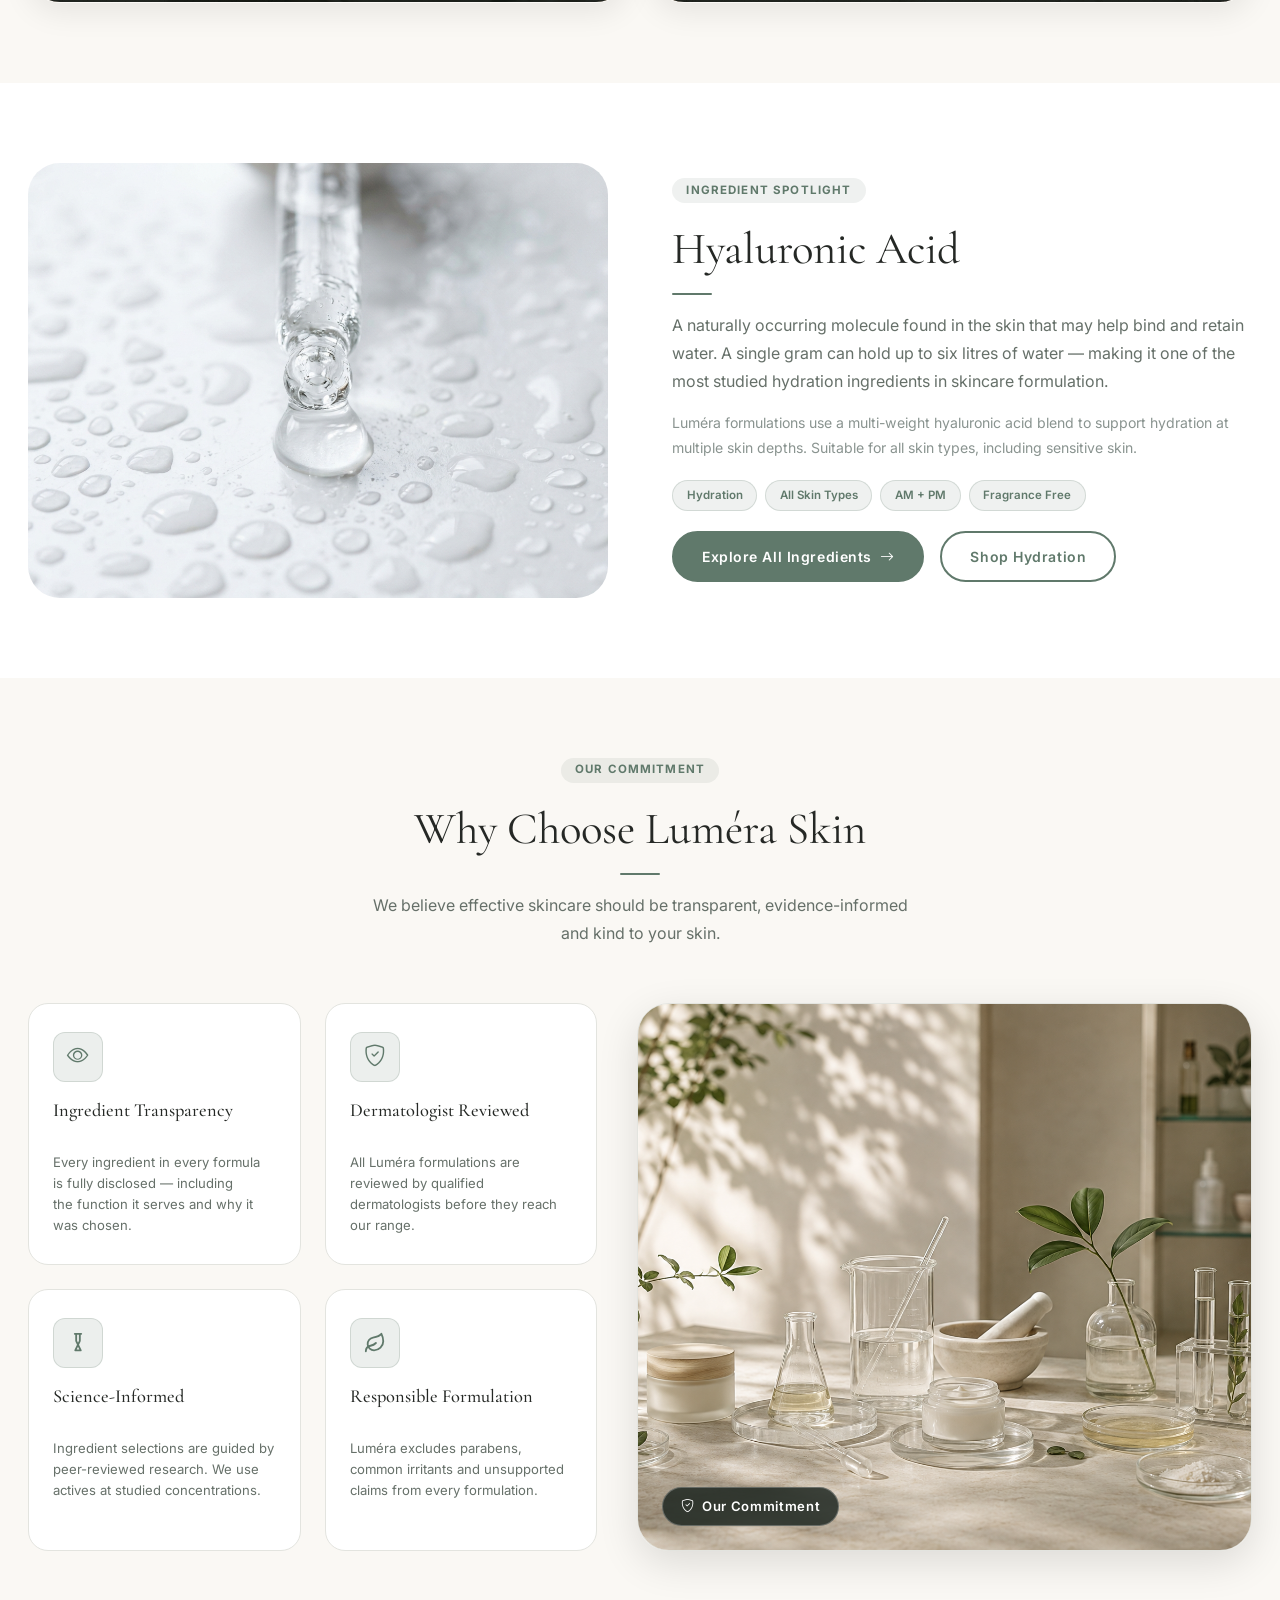
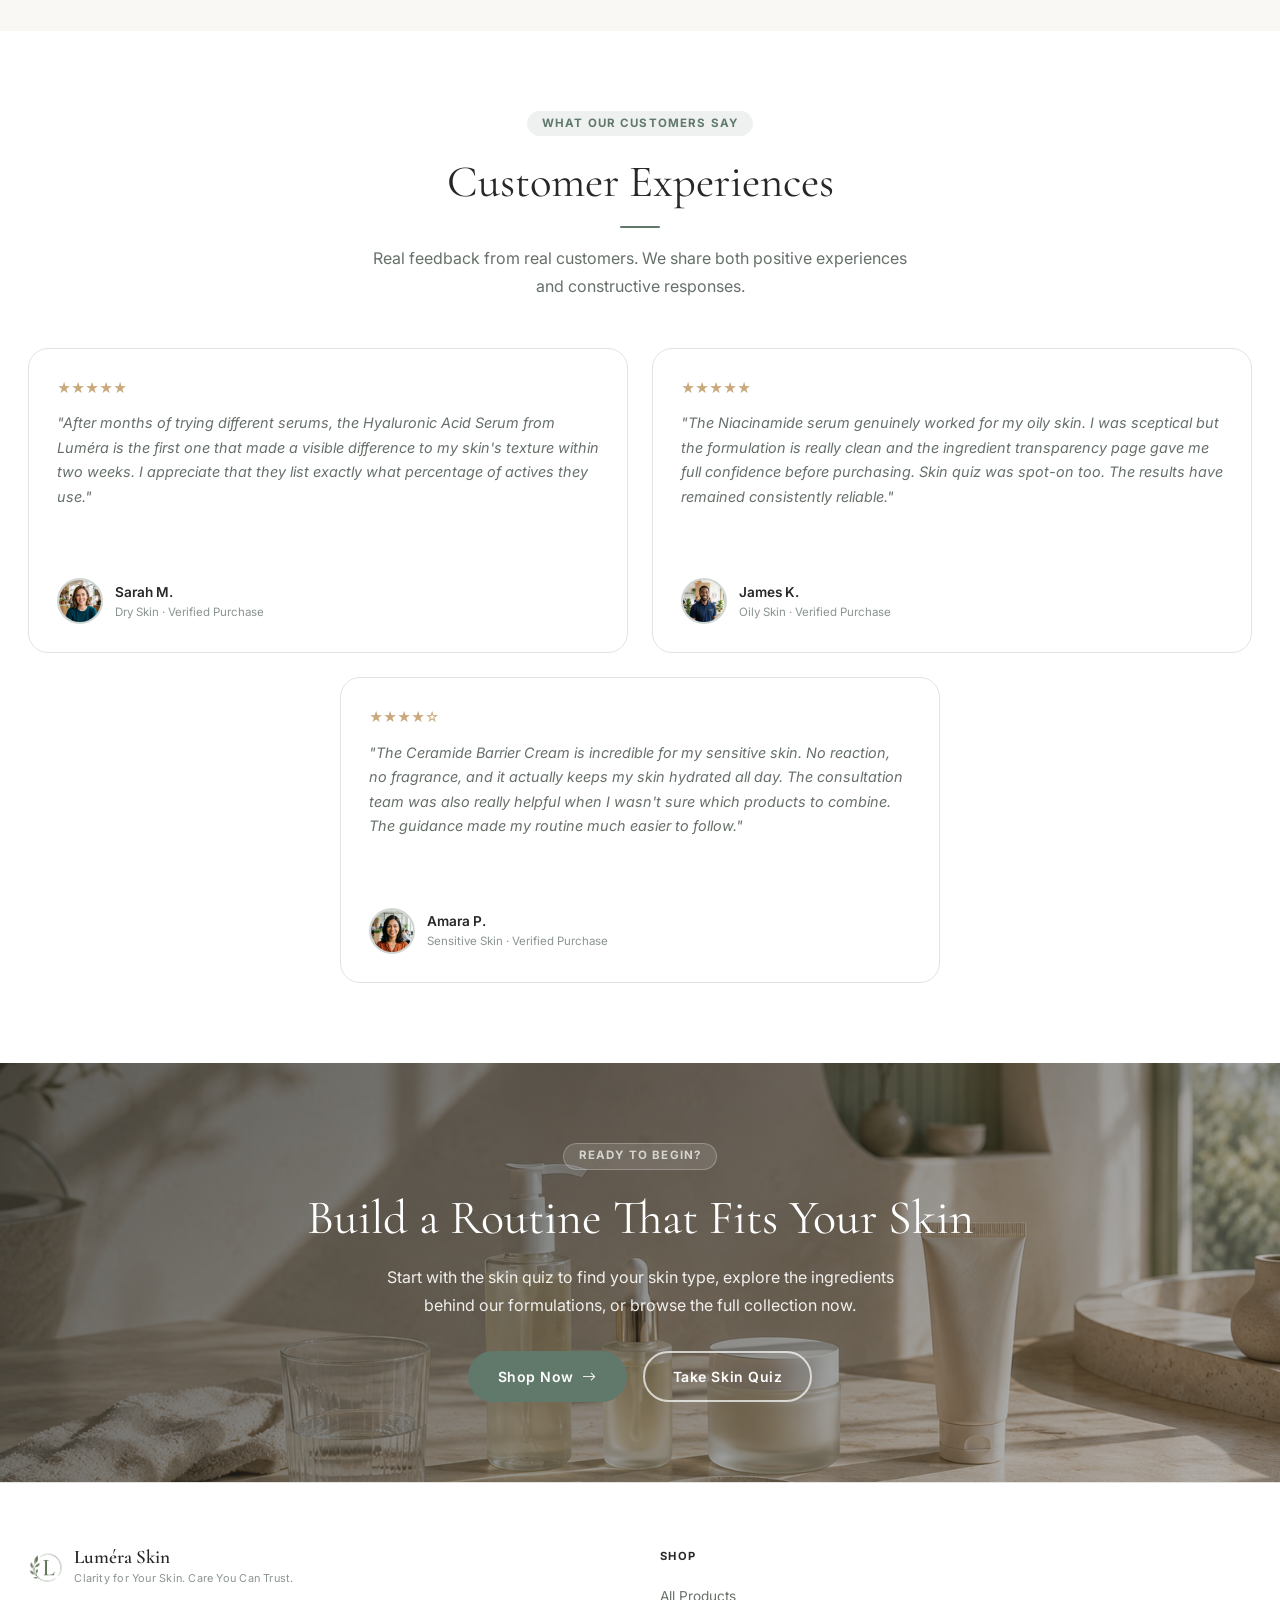
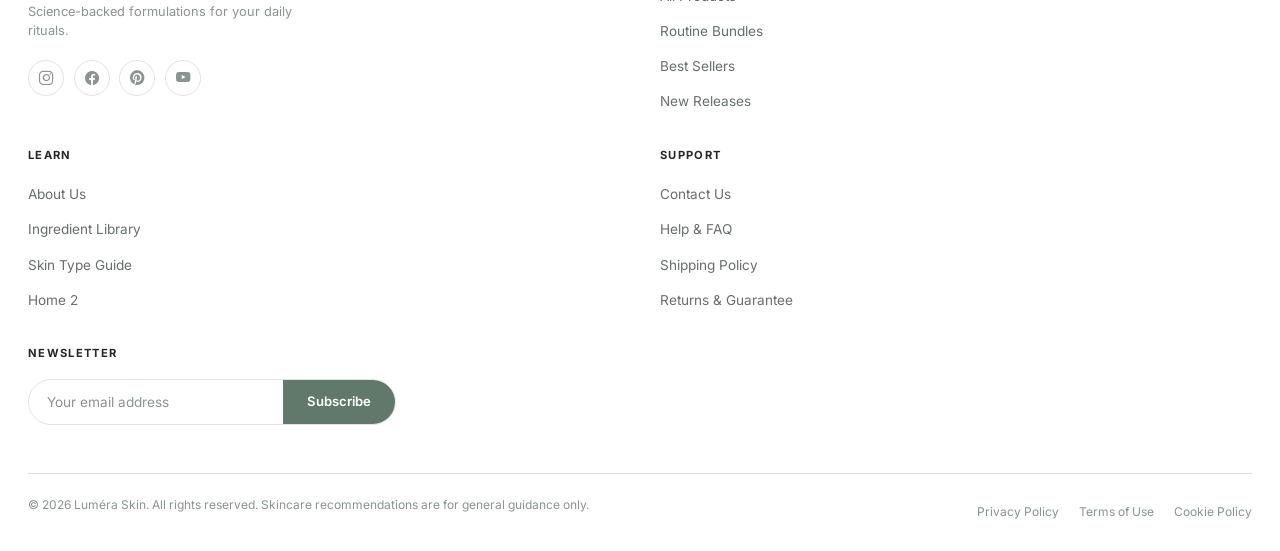
==== commit 5816acfc: "bugs fixed" ====
--- a/index.html
+++ b/index.html
@@ -343,7 +343,7 @@
     .hero-image-wrap img {
       width: 100%;
       height: 100%;
-      object-fit: contain;
+      object-fit: cover;
       object-position: center;
       transition: transform 0.6s ease;
     }
@@ -731,9 +731,9 @@
       display: block;
       width: 100%;
       height: 100%;
-      object-fit: contain;
+      object-fit: cover;
       object-position: center;
-      padding: 0.35rem;
+      padding: 0;
       transition: transform 400ms ease;
     }
 
@@ -985,7 +985,7 @@
     .ingredient-spotlight-img img {
       width: 100%;
       height: 100%;
-      object-fit: contain;
+      object-fit: cover;
       object-position: center;
     }
 
@@ -1035,7 +1035,7 @@
     .commitment-hero-img-wrap img {
       width: 100%;
       height: 100%;
-      object-fit: contain;
+      object-fit: cover;
       object-position: center;
       transition: transform 600ms cubic-bezier(0.16, 1, 0.3, 1);
     }
--- a/css/main.css
+++ b/css/main.css
@@ -136,14 +136,31 @@
 
 /* ---- Section Labels ---- */
 .section-label {
-  display: inline-block;
+  display: flex;
+  align-items: center;
+  gap: 0.5rem;
+  width: fit-content;
+  padding: 0.35rem 0.9rem;
+  border-radius: var(--radius-pill);
+  background: rgba(96, 121, 107, 0.1);
   font-family: var(--font-body);
-  font-size: 0.7rem;
+  font-size: 0.72rem;
   font-weight: 700;
-  letter-spacing: 0.18em;
+  line-height: 1.2;
+  letter-spacing: 0.1em;
   text-transform: uppercase;
   color: var(--color-primary);
-  margin-bottom: 0.75rem;
+  margin-bottom: 1.25rem;
+}
+
+.section-header.text-center .section-label,
+.cta-inner .section-label {
+  margin-inline: auto;
+}
+
+.cta-section .section-label {
+  border: 1px solid rgba(255, 255, 255, 0.24);
+  background: rgba(255, 255, 255, 0.12);
 }
 
 /* ---- Section Headers ---- */
--- a/css/products.css
+++ b/css/products.css
@@ -60,9 +60,9 @@
 .product-img-wrap img {
   width: 100%;
   height: 100%;
-  object-fit: contain;
+  object-fit: cover;
   object-position: center;
-  padding: clamp(0.35rem, 1vw, 0.75rem);
+  padding: 0;
   transition: transform 400ms ease;
 }
 
--- a/css/dark-theme.css
+++ b/css/dark-theme.css
@@ -189,7 +189,7 @@
 [data-theme="dark"] .bg-secondary-brand { background-color: var(--bg-secondary) !important; }
 
 /* ---- Section Labels & Dividers ---- */
-[data-theme="dark"] .section-label { color: var(--accent); }
+[data-theme="dark"] .section-label { color: var(--accent); background: rgba(143,167,154,.14); }
 [data-theme="dark"] .brand-divider { background: var(--accent); }
 [data-theme="dark"] .step-num { background: rgba(143,167,154,.15); color: var(--accent); }
 
